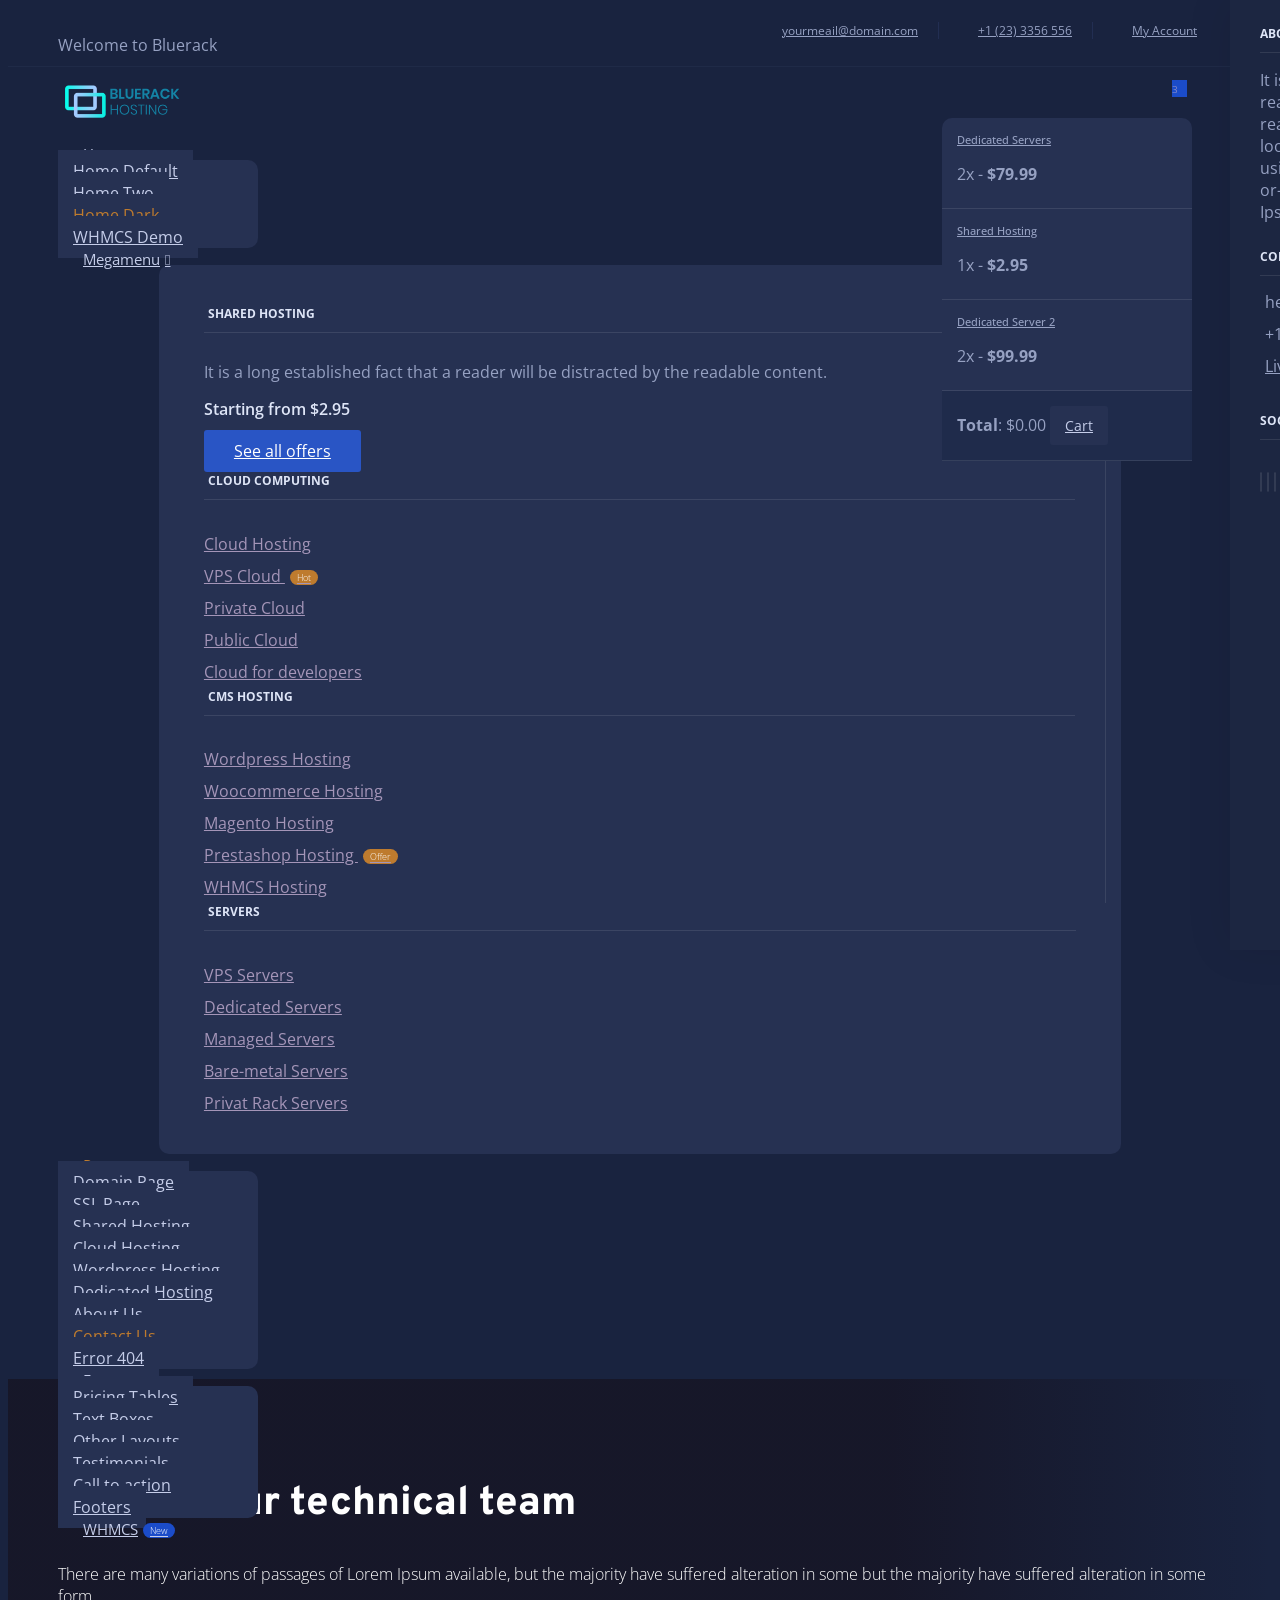
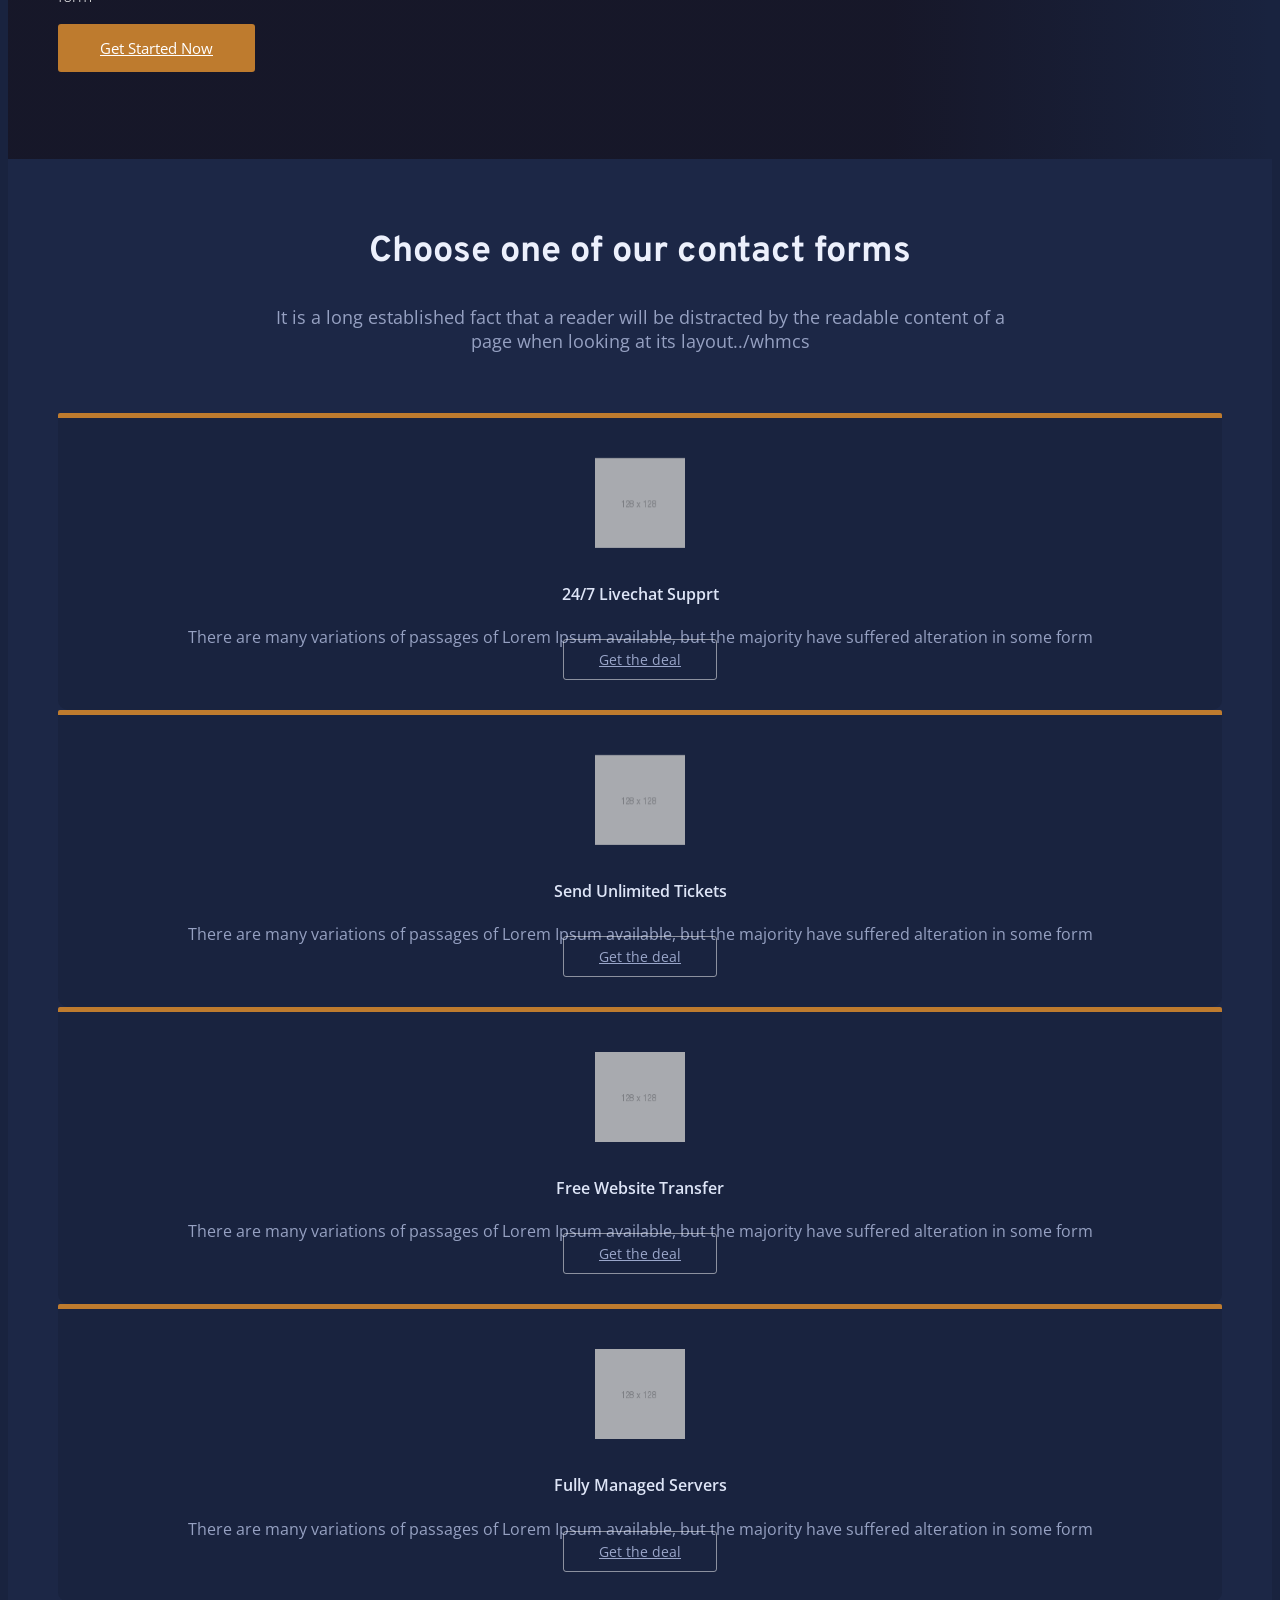
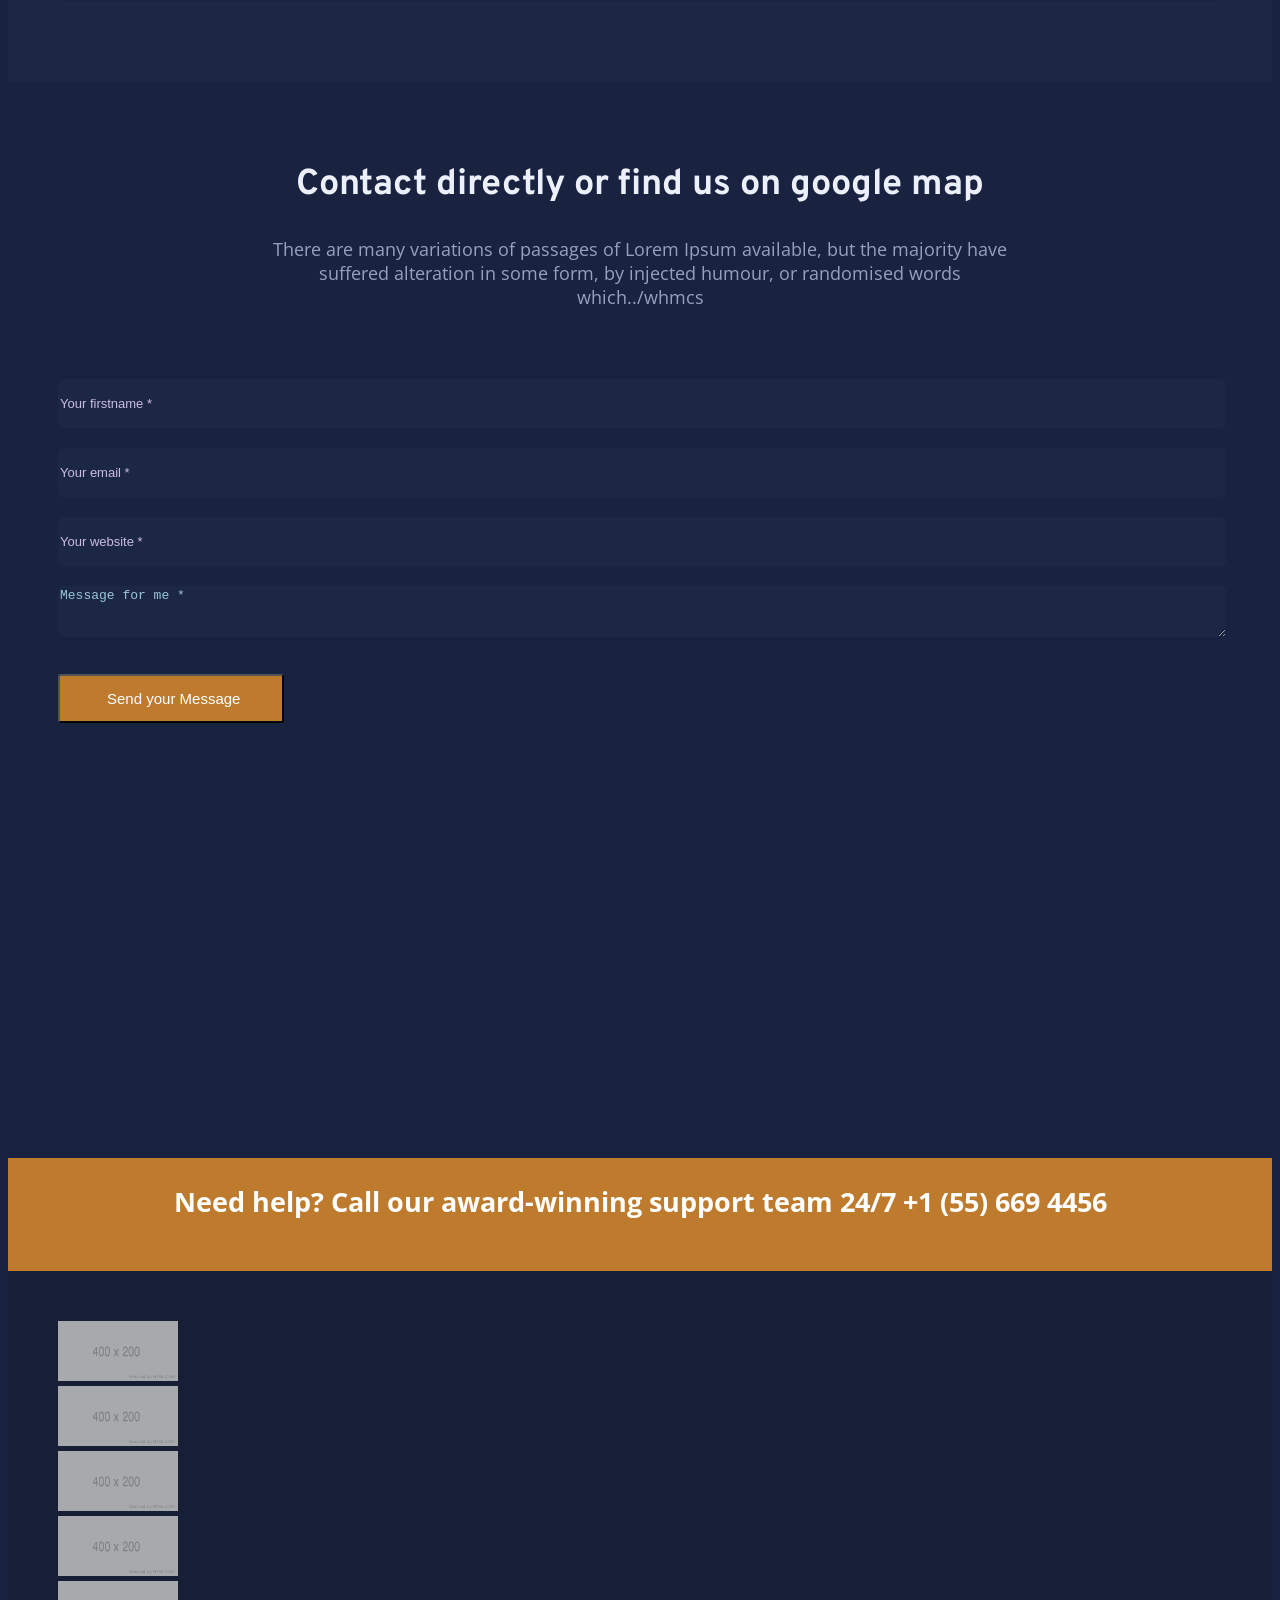
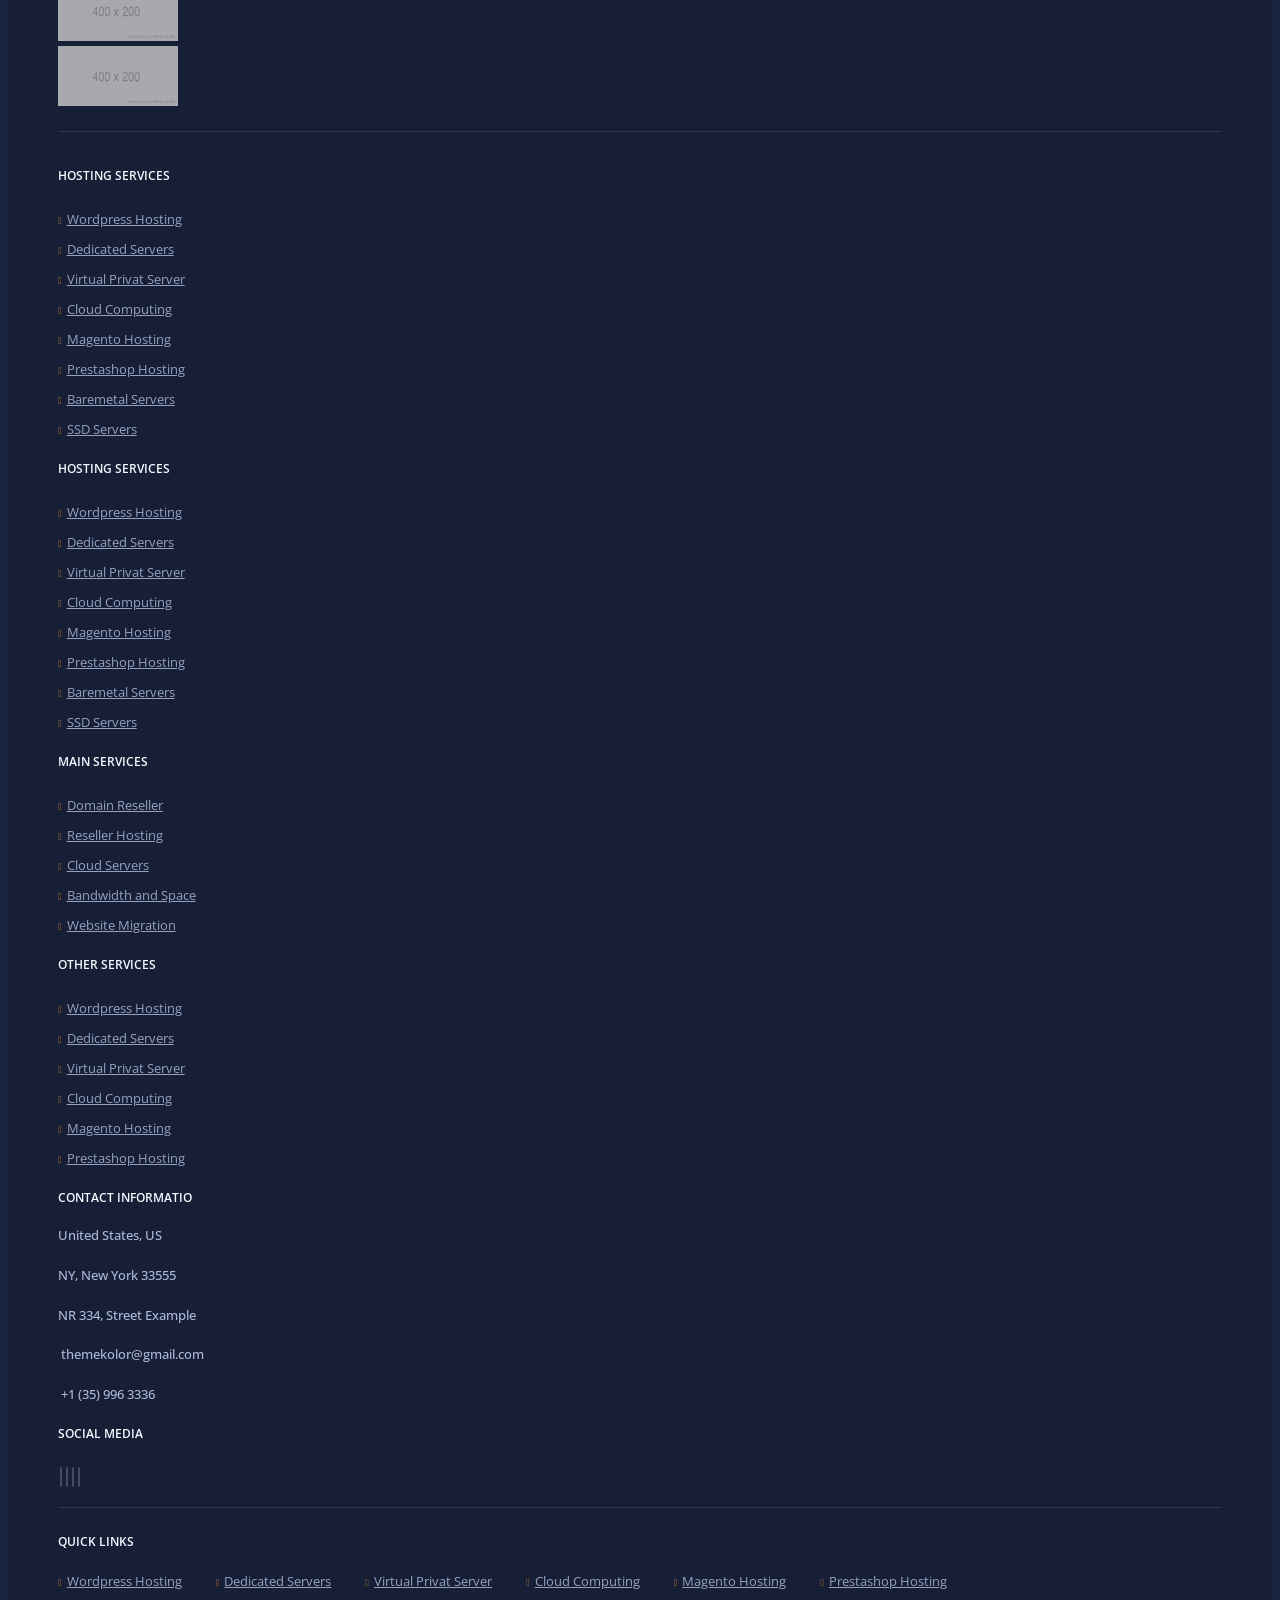
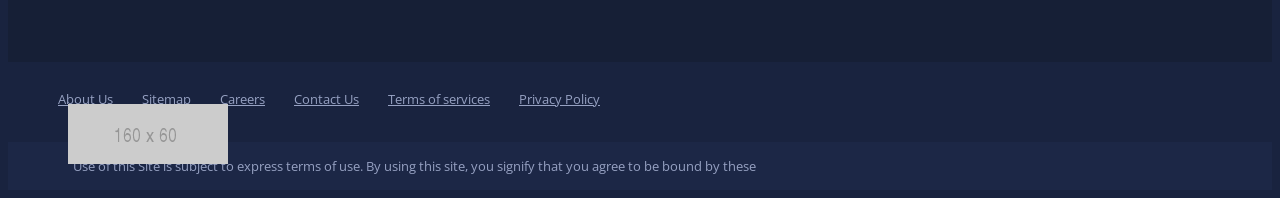
==== contact.html @ 65fdcc1d "theme change" ====
<!DOCTYPE html>
<html class="no-js" lang="en">

<head>
    <!-- Meta tags -->
    <meta charset="utf-8">
    <meta http-equiv="X-UA-Compatible" content="IE=edge">
    <meta name="description" content="Bluerack - The most powerful web hosting template with fully customized WHMCS Template">
    <meta name="viewport" content="width=device-width, initial-scale=1">
    <meta name="author" content="ThemeKolor">
    <meta name="keywords" content="vps,dedicated,cloud,hosting,hosting template,whmcs, hosting whmcs,whmcs template">
    <link rel="icon" type="image/png" sizes="32x32" href="favicon.png">
    <!-- Page title -->
    <title>BlueRack - Powerful Web hosting Template with WHMCS Template</title>
    <!-- CSS FILES -->
    <link rel="stylesheet" href="css/fontawesome-icons/css/all.min.css">
    <link rel="stylesheet" href="css/bootsnav.css">
    <link rel="stylesheet" href="css/bootstrap.min.css">
    <link rel="stylesheet" href="style/other/aos.css">
    <link rel="stylesheet" href="style/other/animate.css">
    <!-- Main css style -->
    <link rel="stylesheet" href="style/style.css">
    <!-- main responsive css file -->
    <link rel="stylesheet" href="style/responsive.css">
    <!-- CSS FILES end -->
</head>

<body>
    <div id="fakeLoader"></div>
    <!-- Start of topbar -->
    <div class="top-bar">
        <div class="custom-width">
            <div class="left-topbar">
                <p>Welcome to Bluerack</p>
            </div>
            <div class="right-topbar">
                <a class="topbar-link" href="#"><i class="fa fa-envelope"></i>
                    yourmeail@domain.com</a>
                <a class="topbar-link hidden-xs" href="#"><i class="fa fa-phone"></i> +1 (23)
                    3356 556</a>
                <a class="topbar-link" href="../whmcs/clientarea.php"><i class="fa fa-user"></i> My
                    Account</a>
            </div>
        </div>
    </div>
    <!-- End of topbar -->

    <!-- Navbar content -->
    <nav class="navbar navbar-default dark navbar-sticky no-background bootsnav">
        <!-- Start Top Search -->
        <div class="top-search">
            <div class="container">
                <div class="input-group">
                    <span class="input-group-addon"><i class="fa fa-search"></i></span>
                    <input type="text" class="form-control" placeholder="Search">
                    <span class="input-group-addon close-search"><i class="fa fa-times"></i></span>
                </div>
            </div>
        </div>
        <!-- End Top Search -->

        <div class="custom-width">
            <!-- Start Atribute Navigation -->
            <div class="attr-nav">
                <ul>
                    <li class="dropdown">
                        <a href="#" class="dropdown-toggle" data-toggle="dropdown">
                            <i class="fa fa-shopping-bag"></i>
                            <span class="badge">3</span>
                        </a>
                        <ul class="dropdown-menu cart-list">
                            <li>
                                <h6><a href="#">Dedicated Servers </a></h6>
                                <p>2x - <span class="price">$79.99</span></p>
                            </li>
                            <li>
                                <h6><a href="#">Shared Hosting</a></h6>
                                <p>1x - <span class="price">$2.95</span></p>
                            </li>
                            <li>
                                <h6><a href="#">Dedicated Server 2</a></h6>
                                <p>2x - <span class="price">$99.99</span></p>
                            </li>
                            <li class="total">
                                <span class="pull-right"><strong>Total</strong>: $0.00</span>
                                <a target="_blank" href="../whmcs/cart.php?a=view" class="btn btn-default btn-cart">Cart</a>
                            </li>
                        </ul>
                    </li>
                    <!--  <li class="search"><a href="#"><i class="fa fa-search"></i></a></li> -->
                    <li class="side-menu"><a href="#"><i class="fa fa-bars"></i></a></li>
                </ul>
            </div>
            <!-- End Atribute Navigation -->

            <!-- Start Header Navigation -->
            <div class="navbar-header">
                <button type="button" class="navbar-toggle" data-toggle="collapse" data-target="#navbar-menu">
                    <i class="fa fa-bars"></i>
                </button>
                <a class="navbar-brand" href="index.html"><img src="images/logo/logo.png" class="logo" alt=""></a>
            </div>
            <!-- End Header Navigation -->

            <!-- Collect the nav links, forms, and other content for toggling -->
            <div class="collapse navbar-collapse" id="navbar-menu">
                <ul class="nav navbar-nav navbar-right" data-in="fadeIn" data-out="fadeOut">
                    <li class="dropdown">
                        <a href="#" class="dropdown-toggle" data-toggle="dropdown">Home</a>
                        <ul class="dropdown-menu">
                            <li><a href="../default/index.html">Home Default</a></li>
                            <li><a href="../default/index2.html">Home Two</a></li>
                            <li><a class="active" href="index.html">Home Dark</a></li>
                            <li><a href="http://pleurat.com/whmcs">WHMCS Demo</a></li>
                        </ul>
                    </li>
                    <li class="dropdown megamenu-fw">
                        <a href="#" class="dropdown-toggle" data-toggle="dropdown">Megamenu</a>
                        <ul class="dropdown-menu megamenu-content" role="menu">
                            <li>
                                <div class="row">
                                    <div class="col-menu col-md-3">
                                        <h6 class="title"><i class="fa fa-server"></i> Shared Hosting</h6>
                                        <div class="content">
                                            <p>It is a long established fact that a reader will be distracted by the
                                                readable content.</p>
                                            <h4 class="menu-price">Starting from $2.95</h4>
                                            <a href="#" class="navbar-btn">See all offers</a>
                                        </div>
                                    </div><!-- end col-3 -->
                                    <div class="col-menu col-md-3">
                                        <h6 class="title"><i class="fas fa-cloud-download-alt"></i> Cloud Computing</h6>
                                        <div class="content">
                                            <ul class="menu-col">
                                                <li><a href="#">Cloud Hosting</a></li>
                                                <li><a href="#">VPS Cloud <span class="badge-link">Hot</span></a></li>
                                                <li><a href="#">Private Cloud</a></li>
                                                <li><a href="#">Public Cloud</a></li>
                                                <li><a href="#">Cloud for developers</a></li>
                                            </ul>
                                        </div>
                                    </div><!-- end col-3 -->
                                    <div class="col-menu col-md-3">
                                        <h6 class="title"><i class="fas fa-tachometer-alt"></i> CMS Hosting</h6>
                                        <div class="content">
                                            <ul class="menu-col">
                                                <li><a href="#">Wordpress Hosting</a></li>
                                                <li><a href="#">Woocommerce Hosting</a></li>
                                                <li><a href="#">Magento Hosting</a></li>
                                                <li><a href="#">Prestashop Hosting <span class="badge-link">Offer</span></a></li>
                                                <li><a href="#">WHMCS Hosting</a></li>
                                            </ul>
                                        </div>
                                    </div>
                                    <div class="col-menu col-md-3">
                                        <h6 class="title"><i class="fa fa-rocket"></i> Servers</h6>
                                        <div class="content">
                                            <ul class="menu-col">
                                                <li><a href="#">VPS Servers</a></li>
                                                <li><a href="#">Dedicated Servers</a></li>
                                                <li><a href="#">Managed Servers</a></li>
                                                <li><a href="#">Bare-metal Servers</a></li>
                                                <li><a href="#">Privat Rack Servers</a></li>
                                            </ul>
                                        </div>
                                    </div><!-- end col-3 -->
                                </div><!-- end row -->
                            </li>
                        </ul>
                    </li>
                    <li class="dropdown">
                        <a href="#" class="dropdown-toggle active" data-toggle="dropdown">Pages</a>
                        <ul class="dropdown-menu">
                            <li><a href="domain.html">Domain Page</a></li>
                            <li><a href="ssl.html">SSL Page</a></li>
                            <li><a href="shared.html">Shared Hosting</a></li>
                            <li><a href="cloud.html">Cloud Hosting</a></li>
                            <li><a href="wordpress.html">Wordpress Hosting</a></li>
                            <li><a href="dedicated.html">Dedicated Hosting</a></li>
                            <li><a href="about.html">About Us</a></li>
                            <li><a class="active" href="contact.html">Contact Us</a></li>
                            <li><a href="error-404.html">Error 404</a></li>
                        </ul>
                    </li>
                    <li class="dropdown">
                        <a href="#" class="dropdown-toggle" data-toggle="dropdown">Features</a>
                        <ul class="dropdown-menu">
                            <li><a href="pricing.html">Pricing Tables</a></li>
                            <li><a href="boxes.html">Text Boxes</a></li>
                            <li><a href="layouts.html">Other Layouts</a></li>
                            <li><a href="testimonials.html">Testimonials</a></li>
                            <li><a href="call-action.html">Call to action</a></li>
                            <li><a href="footers.html">Footers</a></li>
                        </ul>
                    </li>
                    <li><a href="http://pleurat.com/whmcs">WHMCS<span class="badge-link">New</span></a></li>
                </ul>
            </div><!-- /.navbar-collapse -->
        </div>
        <!-- Start Side Menu -->
        <div class="side">
            <a href="#" class="close-side"><i class="fa fa-times"></i></a>
            <div class="widget">
                <h6 class="title">About Us</h6>
                <p>It is a long established fact that a reader will be distracted by the readable content of a page
                    when looking at its layout. The point of using Lorem Ipsum is that it a more-or-less normal point
                    of using Lorem Ipsum.</p>
            </div>
            <div class="widget">
                <h6 class="title">Contact Us</h6>
                <ul class="link">
                    <li><i class="fa fa-envelope"></i> hello@yourname.com</li>
                    <li><i class="fa fa-phone"></i> +1 (33) 4456 889</li>
                    <li><a href="#"><i class="fa fa-comments"></i>Livechat</a></li>
                </ul>
            </div>
            <div class="widget">
                <h6 class="title">Social Pages</h6>
                <div class="social-links">
                    <a href="#"> <i class="fab fa-facebook-f"></i></a>
                    <a href="#"> <i class="fab fa-google"></i></a>
                    <a href="#"> <i class="fab fa-linkedin-in"></i></a>
                    <a href="#"> <i class="fab fa-instagram"></i></a>
                </div>
            </div>
        </div>
        <!-- End Side Menu -->
    </nav>
    <!-- Navbar Content ends here -->

    <!-- Default Page Header -->
    <div class="default-header contact-page">
        <div class="custom-width">
            <div class="row">
                <div class="col-sm-7">
                    <div class="header-text">
                        <h2>Contact our technical team</h2>
                        <p>There are many variations of passages of Lorem Ipsum available, but the majority have
                            suffered alteration in some but the majority have
                            suffered alteration in some form</p>
                    </div>
                    <div class="buttons">
                        <a href="#" class="btn btn-green btn-large">Get Started Now</a>
                    </div>
                </div>
            </div>
        </div>
    </div>
    <!-- Default Page Header ends here -->

    <!-- Boxes style one -->
    <div class="boxes-one padding-top50 padding-bottom60">
        <div class="custom-width">
            <div class="main-title text-center">
                <h2>Choose one of our contact forms</h2>
                <p>It is a long established fact that a reader will be distracted by the readable content of a page
                    when looking at its layout../whmcs </p>
            </div>
            <div class="row">
                <div class="col-lg-3 col-md-3 col-sm-6 col-xs-12">
                    <div class="box">
                        <img data-aos="zoom-in" src="images/icons/6.png" class="img-responsive img-center" alt="Hosting">
                        <h4>24/7 Livechat Supprt</h4>
                        <p>There are many variations of passages of Lorem Ipsum available, but the majority have
                            suffered
                            alteration in some form</p>
                        <a href="#" class="btn btn-outline btn-small"> Get the deal </a>
                    </div>
                </div>
                <div class="col-lg-3 col-md-3 col-sm-6 col-xs-12">
                    <div class="box">
                        <img data-aos="zoom-in" data-aos-delay="100" src="images/icons/7.png" class="img-responsive img-center"
                            alt="Hosting">
                        <h4>Send Unlimited Tickets</h4>
                        <p>There are many variations of passages of Lorem Ipsum available, but the majority have
                            suffered
                            alteration in some form</p>
                        <a href="#" class="btn btn-outline btn-small"> Get the deal </a>
                    </div>
                </div>
                <div class="col-lg-3 col-md-3 col-sm-6 col-xs-12">
                    <div class="box">
                        <img data-aos="zoom-in" data-aos-delay="200" src="images/icons/8.png" class="img-responsive img-center"
                            alt="Hosting">
                        <h4>Free Website Transfer</h4>
                        <p>There are many variations of passages of Lorem Ipsum available, but the majority have
                            suffered
                            alteration in some form</p>
                        <a href="#" class="btn btn-outline btn-small"> Get the deal </a>
                    </div>
                </div>
                <div class="col-lg-3 col-md-3 col-sm-6 col-xs-12">
                    <div class="box">
                        <img data-aos="zoom-in" data-aos-delay="300" src="images/icons/4.png" class="img-responsive img-center"
                            alt="Hosting">
                        <h4>Fully Managed Servers</h4>
                        <p>There are many variations of passages of Lorem Ipsum available, but the majority have
                            suffered
                            alteration in some form</p>
                        <a href="#" class="btn btn-outline btn-small"> Get the deal </a>
                    </div>
                </div>
            </div>
        </div>
    </div>
    <!-- Boxes style one ends here-->

    <!-- Contact Form-->
    <div class="contact-form padding-top60 padding-bottom60">
        <div class="custom-width">
            <div class="main-title text-center">
                <h2>Contact directly or find us on google map</h2>
                <p>There are many variations of passages of Lorem Ipsum available, but the majority have suffered
                    alteration in some form, by injected humour, or randomised words which../whmcs</p>
            </div>
            <div class="row">
                <div class="col-sm-6">
                    <form action="contact.php" method="post" id="contact-form">
                        <div class="messages"></div>
                        <div class="form-group" data-aos="fade-up">
                            <input id="form_name" type="text" name="name" class="form-control name" placeholder="Your firstname *"
                                required="required" data-error="Firstname is required">
                        </div>
                        <div class="form-group form_left" data-aos="fade-up" data-aos-delay="100">
                            <input id="form_email" type="email" name="email" class="form-control" placeholder="Your email *"
                                required="required" data-error="Valid email is required">
                            <div class="help-block with-errors"></div>
                        </div>
                        <div class="form-group" data-aos="fade-up" data-aos-delay="200">
                            <input id="form_web" type="text" name="name" class="form-control" placeholder="Your website *">
                        </div>
                        <div class="form-group" data-aos="fade-up" data-aos-delay="300">
                            <textarea id="form_message" name="message" class="form-control" placeholder="Message for me *"
                                rows="4" required="required" data-error="Please,leave us a message../whmcs"></textarea>
                            <div class="help-block with-errors"></div>
                            <br>
                            <button class="btn btn-green btn-large"> <span class="fa fa-envelope"></span> Send your
                                Message </button>
                        </div>
                    </form>
                </div>
                <div class="row">
                    <div class="col-sm-6">
                        <iframe width="100%" height="350px;" frameborder="0" src="https://www.google.com/maps/embed/v1/place?q=place_id:ChIJgf0RD69C1moR4OeMIXVWBAU&key=AIzaSyDLfbgfkdnJIlxkjEHEaq_iuQ-LrjDJyb4"
                            allowfullscreen></iframe>
                    </div>
                </div>
            </div>
        </div>
    </div>
    <!-- Contact From ends here-->

    <!-- call to action 2 -->
    <div class="call-to-action2">
        <div class="custom-width">
            <div class="row">
                <div class="col-sm-12">
                    <h4>Need help? Call our award-winning support team 24/7 <span> +1 (55) 669 4456</span></h4>
                </div>
            </div>
        </div>
    </div>
    <!-- call to action 2 ends here -->

    <!-- Dark Footer -->
    <footer class="light-footer dark-footer">
        <div class="custom-width">
            <div class="row">
                <div class="partners">
                    <div class="col-lg-2 col-md-2 col-sm-2 col-xs-4">
                        <img src="images/partners/footer-partners/1.png" class="img-responsive" alt="">
                    </div>
                    <div class="col-lg-2 col-md-2 col-sm-2 col-xs-4">
                        <img src="images/partners/footer-partners/2.png" class="img-responsive" alt="">
                    </div>
                    <div class="col-lg-2 col-md-2 col-sm-2 col-xs-4">
                        <img src="images/partners/footer-partners/3.png" class="img-responsive" alt="">
                    </div>
                    <div class="col-lg-2 col-md-2 col-sm-2 col-xs-4">
                        <img src="images/partners/footer-partners/4.png" class="img-responsive" alt="">
                    </div>
                    <div class="col-lg-2 col-md-2 col-sm-2 col-xs-4">
                        <img src="images/partners/footer-partners/5.png" class="img-responsive" alt="">
                    </div>
                    <div class="col-lg-2 col-md-2 col-sm-2 col-xs-4">
                        <img src="images/partners/footer-partners/6.png" class="img-responsive" alt="">
                    </div>
                </div>
                <div class="col-sm-2">
                    <h4>Hosting Services</h4>
                    <ul>
                        <li><a href="#">Wordpress Hosting</a></li>
                        <li><a href="#">Dedicated Servers</a></li>
                        <li><a href="#">Virtual Privat Server</a></li>
                        <li><a href="#">Cloud Computing</a></li>
                        <li><a href="#">Magento Hosting</a></li>
                        <li><a href="#">Prestashop Hosting</a></li>
                        <li><a href="#">Baremetal Servers</a></li>
                        <li><a href="#">SSD Servers</a></li>
                    </ul>
                </div>
                <div class="col-sm-2">
                    <h4>Hosting Services</h4>
                    <ul>
                        <li><a href="#">Wordpress Hosting</a></li>
                        <li><a href="#">Dedicated Servers</a></li>
                        <li><a href="#">Virtual Privat Server</a></li>
                        <li><a href="#">Cloud Computing</a></li>
                        <li><a href="#">Magento Hosting</a></li>
                        <li><a href="#">Prestashop Hosting</a></li>
                        <li><a href="#">Baremetal Servers</a></li>
                        <li><a href="#">SSD Servers</a></li>
                    </ul>
                </div>
                <div class="col-sm-2">
                    <h4>Main Services</h4>
                    <ul>
                        <li><a href="#">Domain Reseller</a></li>
                        <li><a href="#">Reseller Hosting</a></li>
                        <li><a href="#">Cloud Servers</a></li>
                        <li><a href="#">Bandwidth and Space</a></li>
                        <li><a href="#">Website Migration</a></li>
                    </ul>
                </div>
                <div class="col-sm-2">
                    <h4>Other Services</h4>
                    <ul>
                        <li><a href="#">Wordpress Hosting</a></li>
                        <li><a href="#">Dedicated Servers</a></li>
                        <li><a href="#">Virtual Privat Server</a></li>
                        <li><a href="#">Cloud Computing</a></li>
                        <li><a href="#">Magento Hosting</a></li>
                        <li><a href="#">Prestashop Hosting</a></li>
                    </ul>
                </div>
                <div class="col-sm-2">
                    <h4>Contact Informatio</h4>
                    <div class="location-info">
                        <h5>United States, US</h5>
                        <h5>NY, New York 33555</h5>
                        <h5>NR 334, Street Example</h5>
                        <h5><i class="fa fa-envelope"></i> themekolor@gmail.com</h5>
                        <h5><i class="fa fa-phone"></i> +1 (35) 996 3336</h5>
                    </div>
                </div>
                <div class="col-sm-2">
                    <h4>Social Media</h4>
                    <div class="social-media">
                        <a href="#"><i class="fab fa-facebook-f"></i></a>
                        <a href="#"> <i class="fab fa-google"></i></a>
                        <a href="#"> <i class="fab fa-linkedin-in"></i></a>
                        <a href="#"> <i class="fab fa-instagram"></i></a>
                    </div>
                </div>
                <div class="col-sm-12">
                    <div class="quick-links">
                        <div class="qucik-links-title">
                            <h4>Quick Links</h4>
                        </div>
                        <ul>
                            <li><a href="#">Wordpress Hosting</a></li>
                            <li><a href="#">Dedicated Servers</a></li>
                            <li><a href="#">Virtual Privat Server</a></li>
                            <li><a href="#">Cloud Computing</a></li>
                            <li><a href="#">Magento Hosting</a></li>
                            <li><a href="#">Prestashop Hosting</a></li>
                        </ul>
                    </div>
                </div>
            </div>
        </div>
    </footer>
    <!-- Daek Footer ends here -->

    <!-- under footer -->
    <div class="under-footer">
        <div class="custom-width">
            <div class="row">
                <div class="col-sm-8">
                    <div class="under_footer_links">
                        <a href="#">About Us</a>
                        <a href="#">Sitemap</a>
                        <a href="#">Careers</a>
                        <a href="#">Contact Us</a>
                        <a href="#">Terms of services</a>
                        <a href="#">Privacy Policy</a>
                    </div>
                </div>
                <div class="col-sm-4 un_img">
                    <div class="col-sm-4">
                        <a href="#"> <img src="images/other/footer-img1.png" class="img-responsive" alt=""></a>
                    </div>
                    <div class="col-sm-4">
                        <a href="#"> <img src="images/other/footer-img2.png" class="img-responsive" alt=""></a>
                    </div>
                    <div class="col-sm-4">
                        <a href="#"> <img src="images/other/footer-img3.png" class="img-responsive" alt=""></a>
                    </div>
                </div>
            </div>
        </div>
    </div>
    <div class="under-footer2">
        <div class="custom-width">
            <div class="row">
                <p>Use of this Site is subject to express terms of use. By using this site, you signify that you agree
                    to be bound by these</p>
            </div>
        </div>
    </div>
    <!-- under footer section ends here-->

    <!-- JAVASCRIPT FILES -->
    <script src="js/jquery.js"></script>
    <!-- contact form -->
    <script src="js/validator.js"></script>
    <script src="js/contact.js"></script>
    <!-- bootstrap-->
    <script src="js/bootsnav.js"></script>
    <script src="js/bootstrap.min.js"></script>
    <!-- AOS animation -->
    <script src="js/aos.js"></script>
    <!-- custom javascript file -->
    <script src="js/custom.js"></script>
</body>

</html>
---- css/fontawesome-icons/css/all.min.css ----
/*!
 * Font Awesome Free 5.3.1 by @fontawesome - https://fontawesome.com
 * License - https://fontawesome.com/license/free (Icons: CC BY 4.0, Fonts: SIL OFL 1.1, Code: MIT License)
 */
.fa,.fab,.fal,.far,.fas{-moz-osx-font-smoothing:grayscale;-webkit-font-smoothing:antialiased;display:inline-block;font-style:normal;font-variant:normal;text-rendering:auto;line-height:1}.fa-lg{font-size:1.33333em;line-height:.75em;vertical-align:-.0667em}.fa-xs{font-size:.75em}.fa-sm{font-size:.875em}.fa-1x{font-size:1em}.fa-2x{font-size:2em}.fa-3x{font-size:3em}.fa-4x{font-size:4em}.fa-5x{font-size:5em}.fa-6x{font-size:6em}.fa-7x{font-size:7em}.fa-8x{font-size:8em}.fa-9x{font-size:9em}.fa-10x{font-size:10em}.fa-fw{text-align:center;width:1.25em}.fa-ul{list-style-type:none;margin-left:2.5em;padding-left:0}.fa-ul>li{position:relative}.fa-li{left:-2em;position:absolute;text-align:center;width:2em;line-height:inherit}.fa-border{border:.08em solid #eee;border-radius:.1em;padding:.2em .25em .15em}.fa-pull-left{float:left}.fa-pull-right{float:right}.fa.fa-pull-left,.fab.fa-pull-left,.fal.fa-pull-left,.far.fa-pull-left,.fas.fa-pull-left{margin-right:.3em}.fa.fa-pull-right,.fab.fa-pull-right,.fal.fa-pull-right,.far.fa-pull-right,.fas.fa-pull-right{margin-left:.3em}.fa-spin{animation:fa-spin 2s infinite linear}.fa-pulse{animation:fa-spin 1s infinite steps(8)}@keyframes fa-spin{0%{transform:rotate(0deg)}to{transform:rotate(1turn)}}.fa-rotate-90{-ms-filter:"progid:DXImageTransform.Microsoft.BasicImage(rotation=1)";transform:rotate(90deg)}.fa-rotate-180{-ms-filter:"progid:DXImageTransform.Microsoft.BasicImage(rotation=2)";transform:rotate(180deg)}.fa-rotate-270{-ms-filter:"progid:DXImageTransform.Microsoft.BasicImage(rotation=3)";transform:rotate(270deg)}.fa-flip-horizontal{-ms-filter:"progid:DXImageTransform.Microsoft.BasicImage(rotation=0, mirror=1)";transform:scaleX(-1)}.fa-flip-vertical{transform:scaleY(-1)}.fa-flip-horizontal.fa-flip-vertical,.fa-flip-vertical{-ms-filter:"progid:DXImageTransform.Microsoft.BasicImage(rotation=2, mirror=1)"}.fa-flip-horizontal.fa-flip-vertical{transform:scale(-1)}:root .fa-flip-horizontal,:root .fa-flip-vertical,:root .fa-rotate-90,:root .fa-rotate-180,:root .fa-rotate-270{-webkit-filter:none;filter:none}.fa-stack{display:inline-block;height:2em;line-height:2em;position:relative;vertical-align:middle;width:2em}.fa-stack-1x,.fa-stack-2x{left:0;position:absolute;text-align:center;width:100%}.fa-stack-1x{line-height:inherit}.fa-stack-2x{font-size:2em}.fa-inverse{color:#fff}.fa-500px:before{content:"\f26e"}.fa-accessible-icon:before{content:"\f368"}.fa-accusoft:before{content:"\f369"}.fa-ad:before{content:"\f641"}.fa-address-book:before{content:"\f2b9"}.fa-address-card:before{content:"\f2bb"}.fa-adjust:before{content:"\f042"}.fa-adn:before{content:"\f170"}.fa-adversal:before{content:"\f36a"}.fa-affiliatetheme:before{content:"\f36b"}.fa-air-freshener:before{content:"\f5d0"}.fa-algolia:before{content:"\f36c"}.fa-align-center:before{content:"\f037"}.fa-align-justify:before{content:"\f039"}.fa-align-left:before{content:"\f036"}.fa-align-right:before{content:"\f038"}.fa-alipay:before{content:"\f642"}.fa-allergies:before{content:"\f461"}.fa-amazon:before{content:"\f270"}.fa-amazon-pay:before{content:"\f42c"}.fa-ambulance:before{content:"\f0f9"}.fa-american-sign-language-interpreting:before{content:"\f2a3"}.fa-amilia:before{content:"\f36d"}.fa-anchor:before{content:"\f13d"}.fa-android:before{content:"\f17b"}.fa-angellist:before{content:"\f209"}.fa-angle-double-down:before{content:"\f103"}.fa-angle-double-left:before{content:"\f100"}.fa-angle-double-right:before{content:"\f101"}.fa-angle-double-up:before{content:"\f102"}.fa-angle-down:before{content:"\f107"}.fa-angle-left:before{content:"\f104"}.fa-angle-right:before{content:"\f105"}.fa-angle-up:before{content:"\f106"}.fa-angry:before{content:"\f556"}.fa-angrycreative:before{content:"\f36e"}.fa-angular:before{content:"\f420"}.fa-ankh:before{content:"\f644"}.fa-app-store:before{content:"\f36f"}.fa-app-store-ios:before{content:"\f370"}.fa-apper:before{content:"\f371"}.fa-apple:before{content:"\f179"}.fa-apple-alt:before{content:"\f5d1"}.fa-apple-pay:before{content:"\f415"}.fa-archive:before{content:"\f187"}.fa-archway:before{content:"\f557"}.fa-arrow-alt-circle-down:before{content:"\f358"}.fa-arrow-alt-circle-left:before{content:"\f359"}.fa-arrow-alt-circle-right:before{content:"\f35a"}.fa-arrow-alt-circle-up:before{content:"\f35b"}.fa-arrow-circle-down:before{content:"\f0ab"}.fa-arrow-circle-left:before{content:"\f0a8"}.fa-arrow-circle-right:before{content:"\f0a9"}.fa-arrow-circle-up:before{content:"\f0aa"}.fa-arrow-down:before{content:"\f063"}.fa-arrow-left:before{content:"\f060"}.fa-arrow-right:before{content:"\f061"}.fa-arrow-up:before{content:"\f062"}.fa-arrows-alt:before{content:"\f0b2"}.fa-arrows-alt-h:before{content:"\f337"}.fa-arrows-alt-v:before{content:"\f338"}.fa-assistive-listening-systems:before{content:"\f2a2"}.fa-asterisk:before{content:"\f069"}.fa-asymmetrik:before{content:"\f372"}.fa-at:before{content:"\f1fa"}.fa-atlas:before{content:"\f558"}.fa-atom:before{content:"\f5d2"}.fa-audible:before{content:"\f373"}.fa-audio-description:before{content:"\f29e"}.fa-autoprefixer:before{content:"\f41c"}.fa-avianex:before{content:"\f374"}.fa-aviato:before{content:"\f421"}.fa-award:before{content:"\f559"}.fa-aws:before{content:"\f375"}.fa-backspace:before{content:"\f55a"}.fa-backward:before{content:"\f04a"}.fa-balance-scale:before{content:"\f24e"}.fa-ban:before{content:"\f05e"}.fa-band-aid:before{content:"\f462"}.fa-bandcamp:before{content:"\f2d5"}.fa-barcode:before{content:"\f02a"}.fa-bars:before{content:"\f0c9"}.fa-baseball-ball:before{content:"\f433"}.fa-basketball-ball:before{content:"\f434"}.fa-bath:before{content:"\f2cd"}.fa-battery-empty:before{content:"\f244"}.fa-battery-full:before{content:"\f240"}.fa-battery-half:before{content:"\f242"}.fa-battery-quarter:before{content:"\f243"}.fa-battery-three-quarters:before{content:"\f241"}.fa-bed:before{content:"\f236"}.fa-beer:before{content:"\f0fc"}.fa-behance:before{content:"\f1b4"}.fa-behance-square:before{content:"\f1b5"}.fa-bell:before{content:"\f0f3"}.fa-bell-slash:before{content:"\f1f6"}.fa-bezier-curve:before{content:"\f55b"}.fa-bible:before{content:"\f647"}.fa-bicycle:before{content:"\f206"}.fa-bimobject:before{content:"\f378"}.fa-binoculars:before{content:"\f1e5"}.fa-birthday-cake:before{content:"\f1fd"}.fa-bitbucket:before{content:"\f171"}.fa-bitcoin:before{content:"\f379"}.fa-bity:before{content:"\f37a"}.fa-black-tie:before{content:"\f27e"}.fa-blackberry:before{content:"\f37b"}.fa-blender:before{content:"\f517"}.fa-blind:before{content:"\f29d"}.fa-blogger:before{content:"\f37c"}.fa-blogger-b:before{content:"\f37d"}.fa-bluetooth:before{content:"\f293"}.fa-bluetooth-b:before{content:"\f294"}.fa-bold:before{content:"\f032"}.fa-bolt:before{content:"\f0e7"}.fa-bomb:before{content:"\f1e2"}.fa-bone:before{content:"\f5d7"}.fa-bong:before{content:"\f55c"}.fa-book:before{content:"\f02d"}.fa-book-open:before{content:"\f518"}.fa-book-reader:before{content:"\f5da"}.fa-bookmark:before{content:"\f02e"}.fa-bowling-ball:before{content:"\f436"}.fa-box:before{content:"\f466"}.fa-box-open:before{content:"\f49e"}.fa-boxes:before{content:"\f468"}.fa-braille:before{content:"\f2a1"}.fa-brain:before{content:"\f5dc"}.fa-briefcase:before{content:"\f0b1"}.fa-briefcase-medical:before{content:"\f469"}.fa-broadcast-tower:before{content:"\f519"}.fa-broom:before{content:"\f51a"}.fa-brush:before{content:"\f55d"}.fa-btc:before{content:"\f15a"}.fa-bug:before{content:"\f188"}.fa-building:before{content:"\f1ad"}.fa-bullhorn:before{content:"\f0a1"}.fa-bullseye:before{content:"\f140"}.fa-burn:before{content:"\f46a"}.fa-buromobelexperte:before{content:"\f37f"}.fa-bus:before{content:"\f207"}.fa-bus-alt:before{content:"\f55e"}.fa-business-time:before{content:"\f64a"}.fa-buysellads:before{content:"\f20d"}.fa-calculator:before{content:"\f1ec"}.fa-calendar:before{content:"\f133"}.fa-calendar-alt:before{content:"\f073"}.fa-calendar-check:before{content:"\f274"}.fa-calendar-minus:before{content:"\f272"}.fa-calendar-plus:before{content:"\f271"}.fa-calendar-times:before{content:"\f273"}.fa-camera:before{content:"\f030"}.fa-camera-retro:before{content:"\f083"}.fa-cannabis:before{content:"\f55f"}.fa-capsules:before{content:"\f46b"}.fa-car:before{content:"\f1b9"}.fa-car-alt:before{content:"\f5de"}.fa-car-battery:before{content:"\f5df"}.fa-car-crash:before{content:"\f5e1"}.fa-car-side:before{content:"\f5e4"}.fa-caret-down:before{content:"\f0d7"}.fa-caret-left:before{content:"\f0d9"}.fa-caret-right:before{content:"\f0da"}.fa-caret-square-down:before{content:"\f150"}.fa-caret-square-left:before{content:"\f191"}.fa-caret-square-right:before{content:"\f152"}.fa-caret-square-up:before{content:"\f151"}.fa-caret-up:before{content:"\f0d8"}.fa-cart-arrow-down:before{content:"\f218"}.fa-cart-plus:before{content:"\f217"}.fa-cc-amazon-pay:before{content:"\f42d"}.fa-cc-amex:before{content:"\f1f3"}.fa-cc-apple-pay:before{content:"\f416"}.fa-cc-diners-club:before{content:"\f24c"}.fa-cc-discover:before{content:"\f1f2"}.fa-cc-jcb:before{content:"\f24b"}.fa-cc-mastercard:before{content:"\f1f1"}.fa-cc-paypal:before{content:"\f1f4"}.fa-cc-stripe:before{content:"\f1f5"}.fa-cc-visa:before{content:"\f1f0"}.fa-centercode:before{content:"\f380"}.fa-certificate:before{content:"\f0a3"}.fa-chalkboard:before{content:"\f51b"}.fa-chalkboard-teacher:before{content:"\f51c"}.fa-charging-station:before{content:"\f5e7"}.fa-chart-area:before{content:"\f1fe"}.fa-chart-bar:before{content:"\f080"}.fa-chart-line:before{content:"\f201"}.fa-chart-pie:before{content:"\f200"}.fa-check:before{content:"\f00c"}.fa-check-circle:before{content:"\f058"}.fa-check-double:before{content:"\f560"}.fa-check-square:before{content:"\f14a"}.fa-chess:before{content:"\f439"}.fa-chess-bishop:before{content:"\f43a"}.fa-chess-board:before{content:"\f43c"}.fa-chess-king:before{content:"\f43f"}.fa-chess-knight:before{content:"\f441"}.fa-chess-pawn:before{content:"\f443"}.fa-chess-queen:before{content:"\f445"}.fa-chess-rook:before{content:"\f447"}.fa-chevron-circle-down:before{content:"\f13a"}.fa-chevron-circle-left:before{content:"\f137"}.fa-chevron-circle-right:before{content:"\f138"}.fa-chevron-circle-up:before{content:"\f139"}.fa-chevron-down:before{content:"\f078"}.fa-chevron-left:before{content:"\f053"}.fa-chevron-right:before{content:"\f054"}.fa-chevron-up:before{content:"\f077"}.fa-child:before{content:"\f1ae"}.fa-chrome:before{content:"\f268"}.fa-church:before{content:"\f51d"}.fa-circle:before{content:"\f111"}.fa-circle-notch:before{content:"\f1ce"}.fa-city:before{content:"\f64f"}.fa-clipboard:before{content:"\f328"}.fa-clipboard-check:before{content:"\f46c"}.fa-clipboard-list:before{content:"\f46d"}.fa-clock:before{content:"\f017"}.fa-clone:before{content:"\f24d"}.fa-closed-captioning:before{content:"\f20a"}.fa-cloud:before{content:"\f0c2"}.fa-cloud-download-alt:before{content:"\f381"}.fa-cloud-upload-alt:before{content:"\f382"}.fa-cloudscale:before{content:"\f383"}.fa-cloudsmith:before{content:"\f384"}.fa-cloudversify:before{content:"\f385"}.fa-cocktail:before{content:"\f561"}.fa-code:before{content:"\f121"}.fa-code-branch:before{content:"\f126"}.fa-codepen:before{content:"\f1cb"}.fa-codiepie:before{content:"\f284"}.fa-coffee:before{content:"\f0f4"}.fa-cog:before{content:"\f013"}.fa-cogs:before{content:"\f085"}.fa-coins:before{content:"\f51e"}.fa-columns:before{content:"\f0db"}.fa-comment:before{content:"\f075"}.fa-comment-alt:before{content:"\f27a"}.fa-comment-dollar:before{content:"\f651"}.fa-comment-dots:before{content:"\f4ad"}.fa-comment-slash:before{content:"\f4b3"}.fa-comments:before{content:"\f086"}.fa-comments-dollar:before{content:"\f653"}.fa-compact-disc:before{content:"\f51f"}.fa-compass:before{content:"\f14e"}.fa-compress:before{content:"\f066"}.fa-concierge-bell:before{content:"\f562"}.fa-connectdevelop:before{content:"\f20e"}.fa-contao:before{content:"\f26d"}.fa-cookie:before{content:"\f563"}.fa-cookie-bite:before{content:"\f564"}.fa-copy:before{content:"\f0c5"}.fa-copyright:before{content:"\f1f9"}.fa-couch:before{content:"\f4b8"}.fa-cpanel:before{content:"\f388"}.fa-creative-commons:before{content:"\f25e"}.fa-creative-commons-by:before{content:"\f4e7"}.fa-creative-commons-nc:before{content:"\f4e8"}.fa-creative-commons-nc-eu:before{content:"\f4e9"}.fa-creative-commons-nc-jp:before{content:"\f4ea"}.fa-creative-commons-nd:before{content:"\f4eb"}.fa-creative-commons-pd:before{content:"\f4ec"}.fa-creative-commons-pd-alt:before{content:"\f4ed"}.fa-creative-commons-remix:before{content:"\f4ee"}.fa-creative-commons-sa:before{content:"\f4ef"}.fa-creative-commons-sampling:before{content:"\f4f0"}.fa-creative-commons-sampling-plus:before{content:"\f4f1"}.fa-creative-commons-share:before{content:"\f4f2"}.fa-credit-card:before{content:"\f09d"}.fa-crop:before{content:"\f125"}.fa-crop-alt:before{content:"\f565"}.fa-cross:before{content:"\f654"}.fa-crosshairs:before{content:"\f05b"}.fa-crow:before{content:"\f520"}.fa-crown:before{content:"\f521"}.fa-css3:before{content:"\f13c"}.fa-css3-alt:before{content:"\f38b"}.fa-cube:before{content:"\f1b2"}.fa-cubes:before{content:"\f1b3"}.fa-cut:before{content:"\f0c4"}.fa-cuttlefish:before{content:"\f38c"}.fa-d-and-d:before{content:"\f38d"}.fa-dashcube:before{content:"\f210"}.fa-database:before{content:"\f1c0"}.fa-deaf:before{content:"\f2a4"}.fa-delicious:before{content:"\f1a5"}.fa-deploydog:before{content:"\f38e"}.fa-deskpro:before{content:"\f38f"}.fa-desktop:before{content:"\f108"}.fa-deviantart:before{content:"\f1bd"}.fa-dharmachakra:before{content:"\f655"}.fa-diagnoses:before{content:"\f470"}.fa-dice:before{content:"\f522"}.fa-dice-five:before{content:"\f523"}.fa-dice-four:before{content:"\f524"}.fa-dice-one:before{content:"\f525"}.fa-dice-six:before{content:"\f526"}.fa-dice-three:before{content:"\f527"}.fa-dice-two:before{content:"\f528"}.fa-digg:before{content:"\f1a6"}.fa-digital-ocean:before{content:"\f391"}.fa-digital-tachograph:before{content:"\f566"}.fa-directions:before{content:"\f5eb"}.fa-discord:before{content:"\f392"}.fa-discourse:before{content:"\f393"}.fa-divide:before{content:"\f529"}.fa-dizzy:before{content:"\f567"}.fa-dna:before{content:"\f471"}.fa-dochub:before{content:"\f394"}.fa-docker:before{content:"\f395"}.fa-dollar-sign:before{content:"\f155"}.fa-dolly:before{content:"\f472"}.fa-dolly-flatbed:before{content:"\f474"}.fa-donate:before{content:"\f4b9"}.fa-door-closed:before{content:"\f52a"}.fa-door-open:before{content:"\f52b"}.fa-dot-circle:before{content:"\f192"}.fa-dove:before{content:"\f4ba"}.fa-download:before{content:"\f019"}.fa-draft2digital:before{content:"\f396"}.fa-drafting-compass:before{content:"\f568"}.fa-draw-polygon:before{content:"\f5ee"}.fa-dribbble:before{content:"\f17d"}.fa-dribbble-square:before{content:"\f397"}.fa-dropbox:before{content:"\f16b"}.fa-drum:before{content:"\f569"}.fa-drum-steelpan:before{content:"\f56a"}.fa-drupal:before{content:"\f1a9"}.fa-dumbbell:before{content:"\f44b"}.fa-dyalog:before{content:"\f399"}.fa-earlybirds:before{content:"\f39a"}.fa-ebay:before{content:"\f4f4"}.fa-edge:before{content:"\f282"}.fa-edit:before{content:"\f044"}.fa-eject:before{content:"\f052"}.fa-elementor:before{content:"\f430"}.fa-ellipsis-h:before{content:"\f141"}.fa-ellipsis-v:before{content:"\f142"}.fa-ello:before{content:"\f5f1"}.fa-ember:before{content:"\f423"}.fa-empire:before{content:"\f1d1"}.fa-envelope:before{content:"\f0e0"}.fa-envelope-open:before{content:"\f2b6"}.fa-envelope-open-text:before{content:"\f658"}.fa-envelope-square:before{content:"\f199"}.fa-envira:before{content:"\f299"}.fa-equals:before{content:"\f52c"}.fa-eraser:before{content:"\f12d"}.fa-erlang:before{content:"\f39d"}.fa-ethereum:before{content:"\f42e"}.fa-etsy:before{content:"\f2d7"}.fa-euro-sign:before{content:"\f153"}.fa-exchange-alt:before{content:"\f362"}.fa-exclamation:before{content:"\f12a"}.fa-exclamation-circle:before{content:"\f06a"}.fa-exclamation-triangle:before{content:"\f071"}.fa-expand:before{content:"\f065"}.fa-expand-arrows-alt:before{content:"\f31e"}.fa-expeditedssl:before{content:"\f23e"}.fa-external-link-alt:before{content:"\f35d"}.fa-external-link-square-alt:before{content:"\f360"}.fa-eye:before{content:"\f06e"}.fa-eye-dropper:before{content:"\f1fb"}.fa-eye-slash:before{content:"\f070"}.fa-facebook:before{content:"\f09a"}.fa-facebook-f:before{content:"\f39e"}.fa-facebook-messenger:before{content:"\f39f"}.fa-facebook-square:before{content:"\f082"}.fa-fast-backward:before{content:"\f049"}.fa-fast-forward:before{content:"\f050"}.fa-fax:before{content:"\f1ac"}.fa-feather:before{content:"\f52d"}.fa-feather-alt:before{content:"\f56b"}.fa-female:before{content:"\f182"}.fa-fighter-jet:before{content:"\f0fb"}.fa-file:before{content:"\f15b"}.fa-file-alt:before{content:"\f15c"}.fa-file-archive:before{content:"\f1c6"}.fa-file-audio:before{content:"\f1c7"}.fa-file-code:before{content:"\f1c9"}.fa-file-contract:before{content:"\f56c"}.fa-file-download:before{content:"\f56d"}.fa-file-excel:before{content:"\f1c3"}.fa-file-export:before{content:"\f56e"}.fa-file-image:before{content:"\f1c5"}.fa-file-import:before{content:"\f56f"}.fa-file-invoice:before{content:"\f570"}.fa-file-invoice-dollar:before{content:"\f571"}.fa-file-medical:before{content:"\f477"}.fa-file-medical-alt:before{content:"\f478"}.fa-file-pdf:before{content:"\f1c1"}.fa-file-powerpoint:before{content:"\f1c4"}.fa-file-prescription:before{content:"\f572"}.fa-file-signature:before{content:"\f573"}.fa-file-upload:before{content:"\f574"}.fa-file-video:before{content:"\f1c8"}.fa-file-word:before{content:"\f1c2"}.fa-fill:before{content:"\f575"}.fa-fill-drip:before{content:"\f576"}.fa-film:before{content:"\f008"}.fa-filter:before{content:"\f0b0"}.fa-fingerprint:before{content:"\f577"}.fa-fire:before{content:"\f06d"}.fa-fire-extinguisher:before{content:"\f134"}.fa-firefox:before{content:"\f269"}.fa-first-aid:before{content:"\f479"}.fa-first-order:before{content:"\f2b0"}.fa-first-order-alt:before{content:"\f50a"}.fa-firstdraft:before{content:"\f3a1"}.fa-fish:before{content:"\f578"}.fa-flag:before{content:"\f024"}.fa-flag-checkered:before{content:"\f11e"}.fa-flask:before{content:"\f0c3"}.fa-flickr:before{content:"\f16e"}.fa-flipboard:before{content:"\f44d"}.fa-flushed:before{content:"\f579"}.fa-fly:before{content:"\f417"}.fa-folder:before{content:"\f07b"}.fa-folder-minus:before{content:"\f65d"}.fa-folder-open:before{content:"\f07c"}.fa-folder-plus:before{content:"\f65e"}.fa-font:before{content:"\f031"}.fa-font-awesome:before{content:"\f2b4"}.fa-font-awesome-alt:before{content:"\f35c"}.fa-font-awesome-flag:before{content:"\f425"}.fa-font-awesome-logo-full:before{content:"\f4e6"}.fa-fonticons:before{content:"\f280"}.fa-fonticons-fi:before{content:"\f3a2"}.fa-football-ball:before{content:"\f44e"}.fa-fort-awesome:before{content:"\f286"}.fa-fort-awesome-alt:before{content:"\f3a3"}.fa-forumbee:before{content:"\f211"}.fa-forward:before{content:"\f04e"}.fa-foursquare:before{content:"\f180"}.fa-free-code-camp:before{content:"\f2c5"}.fa-freebsd:before{content:"\f3a4"}.fa-frog:before{content:"\f52e"}.fa-frown:before{content:"\f119"}.fa-frown-open:before{content:"\f57a"}.fa-fulcrum:before{content:"\f50b"}.fa-funnel-dollar:before{content:"\f662"}.fa-futbol:before{content:"\f1e3"}.fa-galactic-republic:before{content:"\f50c"}.fa-galactic-senate:before{content:"\f50d"}.fa-gamepad:before{content:"\f11b"}.fa-gas-pump:before{content:"\f52f"}.fa-gavel:before{content:"\f0e3"}.fa-gem:before{content:"\f3a5"}.fa-genderless:before{content:"\f22d"}.fa-get-pocket:before{content:"\f265"}.fa-gg:before{content:"\f260"}.fa-gg-circle:before{content:"\f261"}.fa-gift:before{content:"\f06b"}.fa-git:before{content:"\f1d3"}.fa-git-square:before{content:"\f1d2"}.fa-github:before{content:"\f09b"}.fa-github-alt:before{content:"\f113"}.fa-github-square:before{content:"\f092"}.fa-gitkraken:before{content:"\f3a6"}.fa-gitlab:before{content:"\f296"}.fa-gitter:before{content:"\f426"}.fa-glass-martini:before{content:"\f000"}.fa-glass-martini-alt:before{content:"\f57b"}.fa-glasses:before{content:"\f530"}.fa-glide:before{content:"\f2a5"}.fa-glide-g:before{content:"\f2a6"}.fa-globe:before{content:"\f0ac"}.fa-globe-africa:before{content:"\f57c"}.fa-globe-americas:before{content:"\f57d"}.fa-globe-asia:before{content:"\f57e"}.fa-gofore:before{content:"\f3a7"}.fa-golf-ball:before{content:"\f450"}.fa-goodreads:before{content:"\f3a8"}.fa-goodreads-g:before{content:"\f3a9"}.fa-google:before{content:"\f1a0"}.fa-google-drive:before{content:"\f3aa"}.fa-google-play:before{content:"\f3ab"}.fa-google-plus:before{content:"\f2b3"}.fa-google-plus-g:before{content:"\f0d5"}.fa-google-plus-square:before{content:"\f0d4"}.fa-google-wallet:before{content:"\f1ee"}.fa-gopuram:before{content:"\f664"}.fa-graduation-cap:before{content:"\f19d"}.fa-gratipay:before{content:"\f184"}.fa-grav:before{content:"\f2d6"}.fa-greater-than:before{content:"\f531"}.fa-greater-than-equal:before{content:"\f532"}.fa-grimace:before{content:"\f57f"}.fa-grin:before{content:"\f580"}.fa-grin-alt:before{content:"\f581"}.fa-grin-beam:before{content:"\f582"}.fa-grin-beam-sweat:before{content:"\f583"}.fa-grin-hearts:before{content:"\f584"}.fa-grin-squint:before{content:"\f585"}.fa-grin-squint-tears:before{content:"\f586"}.fa-grin-stars:before{content:"\f587"}.fa-grin-tears:before{content:"\f588"}.fa-grin-tongue:before{content:"\f589"}.fa-grin-tongue-squint:before{content:"\f58a"}.fa-grin-tongue-wink:before{content:"\f58b"}.fa-grin-wink:before{content:"\f58c"}.fa-grip-horizontal:before{content:"\f58d"}.fa-grip-vertical:before{content:"\f58e"}.fa-gripfire:before{content:"\f3ac"}.fa-grunt:before{content:"\f3ad"}.fa-gulp:before{content:"\f3ae"}.fa-h-square:before{content:"\f0fd"}.fa-hacker-news:before{content:"\f1d4"}.fa-hacker-news-square:before{content:"\f3af"}.fa-hackerrank:before{content:"\f5f7"}.fa-hamsa:before{content:"\f665"}.fa-hand-holding:before{content:"\f4bd"}.fa-hand-holding-heart:before{content:"\f4be"}.fa-hand-holding-usd:before{content:"\f4c0"}.fa-hand-lizard:before{content:"\f258"}.fa-hand-paper:before{content:"\f256"}.fa-hand-peace:before{content:"\f25b"}.fa-hand-point-down:before{content:"\f0a7"}.fa-hand-point-left:before{content:"\f0a5"}.fa-hand-point-right:before{content:"\f0a4"}.fa-hand-point-up:before{content:"\f0a6"}.fa-hand-pointer:before{content:"\f25a"}.fa-hand-rock:before{content:"\f255"}.fa-hand-scissors:before{content:"\f257"}.fa-hand-spock:before{content:"\f259"}.fa-hands:before{content:"\f4c2"}.fa-hands-helping:before{content:"\f4c4"}.fa-handshake:before{content:"\f2b5"}.fa-hashtag:before{content:"\f292"}.fa-haykal:before{content:"\f666"}.fa-hdd:before{content:"\f0a0"}.fa-heading:before{content:"\f1dc"}.fa-headphones:before{content:"\f025"}.fa-headphones-alt:before{content:"\f58f"}.fa-headset:before{content:"\f590"}.fa-heart:before{content:"\f004"}.fa-heartbeat:before{content:"\f21e"}.fa-helicopter:before{content:"\f533"}.fa-highlighter:before{content:"\f591"}.fa-hips:before{content:"\f452"}.fa-hire-a-helper:before{content:"\f3b0"}.fa-history:before{content:"\f1da"}.fa-hockey-puck:before{content:"\f453"}.fa-home:before{content:"\f015"}.fa-hooli:before{content:"\f427"}.fa-hornbill:before{content:"\f592"}.fa-hospital:before{content:"\f0f8"}.fa-hospital-alt:before{content:"\f47d"}.fa-hospital-symbol:before{content:"\f47e"}.fa-hot-tub:before{content:"\f593"}.fa-hotel:before{content:"\f594"}.fa-hotjar:before{content:"\f3b1"}.fa-hourglass:before{content:"\f254"}.fa-hourglass-end:before{content:"\f253"}.fa-hourglass-half:before{content:"\f252"}.fa-hourglass-start:before{content:"\f251"}.fa-houzz:before{content:"\f27c"}.fa-html5:before{content:"\f13b"}.fa-hubspot:before{content:"\f3b2"}.fa-i-cursor:before{content:"\f246"}.fa-id-badge:before{content:"\f2c1"}.fa-id-card:before{content:"\f2c2"}.fa-id-card-alt:before{content:"\f47f"}.fa-image:before{content:"\f03e"}.fa-images:before{content:"\f302"}.fa-imdb:before{content:"\f2d8"}.fa-inbox:before{content:"\f01c"}.fa-indent:before{content:"\f03c"}.fa-industry:before{content:"\f275"}.fa-infinity:before{content:"\f534"}.fa-info:before{content:"\f129"}.fa-info-circle:before{content:"\f05a"}.fa-instagram:before{content:"\f16d"}.fa-internet-explorer:before{content:"\f26b"}.fa-ioxhost:before{content:"\f208"}.fa-italic:before{content:"\f033"}.fa-itunes:before{content:"\f3b4"}.fa-itunes-note:before{content:"\f3b5"}.fa-java:before{content:"\f4e4"}.fa-jedi:before{content:"\f669"}.fa-jedi-order:before{content:"\f50e"}.fa-jenkins:before{content:"\f3b6"}.fa-joget:before{content:"\f3b7"}.fa-joint:before{content:"\f595"}.fa-joomla:before{content:"\f1aa"}.fa-journal-whills:before{content:"\f66a"}.fa-js:before{content:"\f3b8"}.fa-js-square:before{content:"\f3b9"}.fa-jsfiddle:before{content:"\f1cc"}.fa-kaaba:before{content:"\f66b"}.fa-kaggle:before{content:"\f5fa"}.fa-key:before{content:"\f084"}.fa-keybase:before{content:"\f4f5"}.fa-keyboard:before{content:"\f11c"}.fa-keycdn:before{content:"\f3ba"}.fa-khanda:before{content:"\f66d"}.fa-kickstarter:before{content:"\f3bb"}.fa-kickstarter-k:before{content:"\f3bc"}.fa-kiss:before{content:"\f596"}.fa-kiss-beam:before{content:"\f597"}.fa-kiss-wink-heart:before{content:"\f598"}.fa-kiwi-bird:before{content:"\f535"}.fa-korvue:before{content:"\f42f"}.fa-landmark:before{content:"\f66f"}.fa-language:before{content:"\f1ab"}.fa-laptop:before{content:"\f109"}.fa-laptop-code:before{content:"\f5fc"}.fa-laravel:before{content:"\f3bd"}.fa-lastfm:before{content:"\f202"}.fa-lastfm-square:before{content:"\f203"}.fa-laugh:before{content:"\f599"}.fa-laugh-beam:before{content:"\f59a"}.fa-laugh-squint:before{content:"\f59b"}.fa-laugh-wink:before{content:"\f59c"}.fa-layer-group:before{content:"\f5fd"}.fa-leaf:before{content:"\f06c"}.fa-leanpub:before{content:"\f212"}.fa-lemon:before{content:"\f094"}.fa-less:before{content:"\f41d"}.fa-less-than:before{content:"\f536"}.fa-less-than-equal:before{content:"\f537"}.fa-level-down-alt:before{content:"\f3be"}.fa-level-up-alt:before{content:"\f3bf"}.fa-life-ring:before{content:"\f1cd"}.fa-lightbulb:before{content:"\f0eb"}.fa-line:before{content:"\f3c0"}.fa-link:before{content:"\f0c1"}.fa-linkedin:before{content:"\f08c"}.fa-linkedin-in:before{content:"\f0e1"}.fa-linode:before{content:"\f2b8"}.fa-linux:before{content:"\f17c"}.fa-lira-sign:before{content:"\f195"}.fa-list:before{content:"\f03a"}.fa-list-alt:before{content:"\f022"}.fa-list-ol:before{content:"\f0cb"}.fa-list-ul:before{content:"\f0ca"}.fa-location-arrow:before{content:"\f124"}.fa-lock:before{content:"\f023"}.fa-lock-open:before{content:"\f3c1"}.fa-long-arrow-alt-down:before{content:"\f309"}.fa-long-arrow-alt-left:before{content:"\f30a"}.fa-long-arrow-alt-right:before{content:"\f30b"}.fa-long-arrow-alt-up:before{content:"\f30c"}.fa-low-vision:before{content:"\f2a8"}.fa-luggage-cart:before{content:"\f59d"}.fa-lyft:before{content:"\f3c3"}.fa-magento:before{content:"\f3c4"}.fa-magic:before{content:"\f0d0"}.fa-magnet:before{content:"\f076"}.fa-mail-bulk:before{content:"\f674"}.fa-mailchimp:before{content:"\f59e"}.fa-male:before{content:"\f183"}.fa-mandalorian:before{content:"\f50f"}.fa-map:before{content:"\f279"}.fa-map-marked:before{content:"\f59f"}.fa-map-marked-alt:before{content:"\f5a0"}.fa-map-marker:before{content:"\f041"}.fa-map-marker-alt:before{content:"\f3c5"}.fa-map-pin:before{content:"\f276"}.fa-map-signs:before{content:"\f277"}.fa-markdown:before{content:"\f60f"}.fa-marker:before{content:"\f5a1"}.fa-mars:before{content:"\f222"}.fa-mars-double:before{content:"\f227"}.fa-mars-stroke:before{content:"\f229"}.fa-mars-stroke-h:before{content:"\f22b"}.fa-mars-stroke-v:before{content:"\f22a"}.fa-mastodon:before{content:"\f4f6"}.fa-maxcdn:before{content:"\f136"}.fa-medal:before{content:"\f5a2"}.fa-medapps:before{content:"\f3c6"}.fa-medium:before{content:"\f23a"}.fa-medium-m:before{content:"\f3c7"}.fa-medkit:before{content:"\f0fa"}.fa-medrt:before{content:"\f3c8"}.fa-meetup:before{content:"\f2e0"}.fa-megaport:before{content:"\f5a3"}.fa-meh:before{content:"\f11a"}.fa-meh-blank:before{content:"\f5a4"}.fa-meh-rolling-eyes:before{content:"\f5a5"}.fa-memory:before{content:"\f538"}.fa-menorah:before{content:"\f676"}.fa-mercury:before{content:"\f223"}.fa-microchip:before{content:"\f2db"}.fa-microphone:before{content:"\f130"}.fa-microphone-alt:before{content:"\f3c9"}.fa-microphone-alt-slash:before{content:"\f539"}.fa-microphone-slash:before{content:"\f131"}.fa-microscope:before{content:"\f610"}.fa-microsoft:before{content:"\f3ca"}.fa-minus:before{content:"\f068"}.fa-minus-circle:before{content:"\f056"}.fa-minus-square:before{content:"\f146"}.fa-mix:before{content:"\f3cb"}.fa-mixcloud:before{content:"\f289"}.fa-mizuni:before{content:"\f3cc"}.fa-mobile:before{content:"\f10b"}.fa-mobile-alt:before{content:"\f3cd"}.fa-modx:before{content:"\f285"}.fa-monero:before{content:"\f3d0"}.fa-money-bill:before{content:"\f0d6"}.fa-money-bill-alt:before{content:"\f3d1"}.fa-money-bill-wave:before{content:"\f53a"}.fa-money-bill-wave-alt:before{content:"\f53b"}.fa-money-check:before{content:"\f53c"}.fa-money-check-alt:before{content:"\f53d"}.fa-monument:before{content:"\f5a6"}.fa-moon:before{content:"\f186"}.fa-mortar-pestle:before{content:"\f5a7"}.fa-mosque:before{content:"\f678"}.fa-motorcycle:before{content:"\f21c"}.fa-mouse-pointer:before{content:"\f245"}.fa-music:before{content:"\f001"}.fa-napster:before{content:"\f3d2"}.fa-neos:before{content:"\f612"}.fa-neuter:before{content:"\f22c"}.fa-newspaper:before{content:"\f1ea"}.fa-nimblr:before{content:"\f5a8"}.fa-nintendo-switch:before{content:"\f418"}.fa-node:before{content:"\f419"}.fa-node-js:before{content:"\f3d3"}.fa-not-equal:before{content:"\f53e"}.fa-notes-medical:before{content:"\f481"}.fa-npm:before{content:"\f3d4"}.fa-ns8:before{content:"\f3d5"}.fa-nutritionix:before{content:"\f3d6"}.fa-object-group:before{content:"\f247"}.fa-object-ungroup:before{content:"\f248"}.fa-odnoklassniki:before{content:"\f263"}.fa-odnoklassniki-square:before{content:"\f264"}.fa-oil-can:before{content:"\f613"}.fa-old-republic:before{content:"\f510"}.fa-om:before{content:"\f679"}.fa-opencart:before{content:"\f23d"}.fa-openid:before{content:"\f19b"}.fa-opera:before{content:"\f26a"}.fa-optin-monster:before{content:"\f23c"}.fa-osi:before{content:"\f41a"}.fa-outdent:before{content:"\f03b"}.fa-page4:before{content:"\f3d7"}.fa-pagelines:before{content:"\f18c"}.fa-paint-brush:before{content:"\f1fc"}.fa-paint-roller:before{content:"\f5aa"}.fa-palette:before{content:"\f53f"}.fa-palfed:before{content:"\f3d8"}.fa-pallet:before{content:"\f482"}.fa-paper-plane:before{content:"\f1d8"}.fa-paperclip:before{content:"\f0c6"}.fa-parachute-box:before{content:"\f4cd"}.fa-paragraph:before{content:"\f1dd"}.fa-parking:before{content:"\f540"}.fa-passport:before{content:"\f5ab"}.fa-pastafarianism:before{content:"\f67b"}.fa-paste:before{content:"\f0ea"}.fa-patreon:before{content:"\f3d9"}.fa-pause:before{content:"\f04c"}.fa-pause-circle:before{content:"\f28b"}.fa-paw:before{content:"\f1b0"}.fa-paypal:before{content:"\f1ed"}.fa-peace:before{content:"\f67c"}.fa-pen:before{content:"\f304"}.fa-pen-alt:before{content:"\f305"}.fa-pen-fancy:before{content:"\f5ac"}.fa-pen-nib:before{content:"\f5ad"}.fa-pen-square:before{content:"\f14b"}.fa-pencil-alt:before{content:"\f303"}.fa-pencil-ruler:before{content:"\f5ae"}.fa-people-carry:before{content:"\f4ce"}.fa-percent:before{content:"\f295"}.fa-percentage:before{content:"\f541"}.fa-periscope:before{content:"\f3da"}.fa-phabricator:before{content:"\f3db"}.fa-phoenix-framework:before{content:"\f3dc"}.fa-phoenix-squadron:before{content:"\f511"}.fa-phone:before{content:"\f095"}.fa-phone-slash:before{content:"\f3dd"}.fa-phone-square:before{content:"\f098"}.fa-phone-volume:before{content:"\f2a0"}.fa-php:before{content:"\f457"}.fa-pied-piper:before{content:"\f2ae"}.fa-pied-piper-alt:before{content:"\f1a8"}.fa-pied-piper-hat:before{content:"\f4e5"}.fa-pied-piper-pp:before{content:"\f1a7"}.fa-piggy-bank:before{content:"\f4d3"}.fa-pills:before{content:"\f484"}.fa-pinterest:before{content:"\f0d2"}.fa-pinterest-p:before{content:"\f231"}.fa-pinterest-square:before{content:"\f0d3"}.fa-place-of-worship:before{content:"\f67f"}.fa-plane:before{content:"\f072"}.fa-plane-arrival:before{content:"\f5af"}.fa-plane-departure:before{content:"\f5b0"}.fa-play:before{content:"\f04b"}.fa-play-circle:before{content:"\f144"}.fa-playstation:before{content:"\f3df"}.fa-plug:before{content:"\f1e6"}.fa-plus:before{content:"\f067"}.fa-plus-circle:before{content:"\f055"}.fa-plus-square:before{content:"\f0fe"}.fa-podcast:before{content:"\f2ce"}.fa-poll:before{content:"\f681"}.fa-poll-h:before{content:"\f682"}.fa-poo:before{content:"\f2fe"}.fa-poop:before{content:"\f619"}.fa-portrait:before{content:"\f3e0"}.fa-pound-sign:before{content:"\f154"}.fa-power-off:before{content:"\f011"}.fa-pray:before{content:"\f683"}.fa-praying-hands:before{content:"\f684"}.fa-prescription:before{content:"\f5b1"}.fa-prescription-bottle:before{content:"\f485"}.fa-prescription-bottle-alt:before{content:"\f486"}.fa-print:before{content:"\f02f"}.fa-procedures:before{content:"\f487"}.fa-product-hunt:before{content:"\f288"}.fa-project-diagram:before{content:"\f542"}.fa-pushed:before{content:"\f3e1"}.fa-puzzle-piece:before{content:"\f12e"}.fa-python:before{content:"\f3e2"}.fa-qq:before{content:"\f1d6"}.fa-qrcode:before{content:"\f029"}.fa-question:before{content:"\f128"}.fa-question-circle:before{content:"\f059"}.fa-quidditch:before{content:"\f458"}.fa-quinscape:before{content:"\f459"}.fa-quora:before{content:"\f2c4"}.fa-quote-left:before{content:"\f10d"}.fa-quote-right:before{content:"\f10e"}.fa-quran:before{content:"\f687"}.fa-r-project:before{content:"\f4f7"}.fa-random:before{content:"\f074"}.fa-ravelry:before{content:"\f2d9"}.fa-react:before{content:"\f41b"}.fa-readme:before{content:"\f4d5"}.fa-rebel:before{content:"\f1d0"}.fa-receipt:before{content:"\f543"}.fa-recycle:before{content:"\f1b8"}.fa-red-river:before{content:"\f3e3"}.fa-reddit:before{content:"\f1a1"}.fa-reddit-alien:before{content:"\f281"}.fa-reddit-square:before{content:"\f1a2"}.fa-redo:before{content:"\f01e"}.fa-redo-alt:before{content:"\f2f9"}.fa-registered:before{content:"\f25d"}.fa-rendact:before{content:"\f3e4"}.fa-renren:before{content:"\f18b"}.fa-reply:before{content:"\f3e5"}.fa-reply-all:before{content:"\f122"}.fa-replyd:before{content:"\f3e6"}.fa-researchgate:before{content:"\f4f8"}.fa-resolving:before{content:"\f3e7"}.fa-retweet:before{content:"\f079"}.fa-rev:before{content:"\f5b2"}.fa-ribbon:before{content:"\f4d6"}.fa-road:before{content:"\f018"}.fa-robot:before{content:"\f544"}.fa-rocket:before{content:"\f135"}.fa-rocketchat:before{content:"\f3e8"}.fa-rockrms:before{content:"\f3e9"}.fa-route:before{content:"\f4d7"}.fa-rss:before{content:"\f09e"}.fa-rss-square:before{content:"\f143"}.fa-ruble-sign:before{content:"\f158"}.fa-ruler:before{content:"\f545"}.fa-ruler-combined:before{content:"\f546"}.fa-ruler-horizontal:before{content:"\f547"}.fa-ruler-vertical:before{content:"\f548"}.fa-rupee-sign:before{content:"\f156"}.fa-sad-cry:before{content:"\f5b3"}.fa-sad-tear:before{content:"\f5b4"}.fa-safari:before{content:"\f267"}.fa-sass:before{content:"\f41e"}.fa-save:before{content:"\f0c7"}.fa-schlix:before{content:"\f3ea"}.fa-school:before{content:"\f549"}.fa-screwdriver:before{content:"\f54a"}.fa-scribd:before{content:"\f28a"}.fa-search:before{content:"\f002"}.fa-search-dollar:before{content:"\f688"}.fa-search-location:before{content:"\f689"}.fa-search-minus:before{content:"\f010"}.fa-search-plus:before{content:"\f00e"}.fa-searchengin:before{content:"\f3eb"}.fa-seedling:before{content:"\f4d8"}.fa-sellcast:before{content:"\f2da"}.fa-sellsy:before{content:"\f213"}.fa-server:before{content:"\f233"}.fa-servicestack:before{content:"\f3ec"}.fa-shapes:before{content:"\f61f"}.fa-share:before{content:"\f064"}.fa-share-alt:before{content:"\f1e0"}.fa-share-alt-square:before{content:"\f1e1"}.fa-share-square:before{content:"\f14d"}.fa-shekel-sign:before{content:"\f20b"}.fa-shield-alt:before{content:"\f3ed"}.fa-ship:before{content:"\f21a"}.fa-shipping-fast:before{content:"\f48b"}.fa-shirtsinbulk:before{content:"\f214"}.fa-shoe-prints:before{content:"\f54b"}.fa-shopping-bag:before{content:"\f290"}.fa-shopping-basket:before{content:"\f291"}.fa-shopping-cart:before{content:"\f07a"}.fa-shopware:before{content:"\f5b5"}.fa-shower:before{content:"\f2cc"}.fa-shuttle-van:before{content:"\f5b6"}.fa-sign:before{content:"\f4d9"}.fa-sign-in-alt:before{content:"\f2f6"}.fa-sign-language:before{content:"\f2a7"}.fa-sign-out-alt:before{content:"\f2f5"}.fa-signal:before{content:"\f012"}.fa-signature:before{content:"\f5b7"}.fa-simplybuilt:before{content:"\f215"}.fa-sistrix:before{content:"\f3ee"}.fa-sitemap:before{content:"\f0e8"}.fa-sith:before{content:"\f512"}.fa-skull:before{content:"\f54c"}.fa-skyatlas:before{content:"\f216"}.fa-skype:before{content:"\f17e"}.fa-slack:before{content:"\f198"}.fa-slack-hash:before{content:"\f3ef"}.fa-sliders-h:before{content:"\f1de"}.fa-slideshare:before{content:"\f1e7"}.fa-smile:before{content:"\f118"}.fa-smile-beam:before{content:"\f5b8"}.fa-smile-wink:before{content:"\f4da"}.fa-smoking:before{content:"\f48d"}.fa-smoking-ban:before{content:"\f54d"}.fa-snapchat:before{content:"\f2ab"}.fa-snapchat-ghost:before{content:"\f2ac"}.fa-snapchat-square:before{content:"\f2ad"}.fa-snowflake:before{content:"\f2dc"}.fa-socks:before{content:"\f696"}.fa-solar-panel:before{content:"\f5ba"}.fa-sort:before{content:"\f0dc"}.fa-sort-alpha-down:before{content:"\f15d"}.fa-sort-alpha-up:before{content:"\f15e"}.fa-sort-amount-down:before{content:"\f160"}.fa-sort-amount-up:before{content:"\f161"}.fa-sort-down:before{content:"\f0dd"}.fa-sort-numeric-down:before{content:"\f162"}.fa-sort-numeric-up:before{content:"\f163"}.fa-sort-up:before{content:"\f0de"}.fa-soundcloud:before{content:"\f1be"}.fa-spa:before{content:"\f5bb"}.fa-space-shuttle:before{content:"\f197"}.fa-speakap:before{content:"\f3f3"}.fa-spinner:before{content:"\f110"}.fa-splotch:before{content:"\f5bc"}.fa-spotify:before{content:"\f1bc"}.fa-spray-can:before{content:"\f5bd"}.fa-square:before{content:"\f0c8"}.fa-square-full:before{content:"\f45c"}.fa-square-root-alt:before{content:"\f698"}.fa-squarespace:before{content:"\f5be"}.fa-stack-exchange:before{content:"\f18d"}.fa-stack-overflow:before{content:"\f16c"}.fa-stamp:before{content:"\f5bf"}.fa-star:before{content:"\f005"}.fa-star-and-crescent:before{content:"\f699"}.fa-star-half:before{content:"\f089"}.fa-star-half-alt:before{content:"\f5c0"}.fa-star-of-david:before{content:"\f69a"}.fa-star-of-life:before{content:"\f621"}.fa-staylinked:before{content:"\f3f5"}.fa-steam:before{content:"\f1b6"}.fa-steam-square:before{content:"\f1b7"}.fa-steam-symbol:before{content:"\f3f6"}.fa-step-backward:before{content:"\f048"}.fa-step-forward:before{content:"\f051"}.fa-stethoscope:before{content:"\f0f1"}.fa-sticker-mule:before{content:"\f3f7"}.fa-sticky-note:before{content:"\f249"}.fa-stop:before{content:"\f04d"}.fa-stop-circle:before{content:"\f28d"}.fa-stopwatch:before{content:"\f2f2"}.fa-store:before{content:"\f54e"}.fa-store-alt:before{content:"\f54f"}.fa-strava:before{content:"\f428"}.fa-stream:before{content:"\f550"}.fa-street-view:before{content:"\f21d"}.fa-strikethrough:before{content:"\f0cc"}.fa-stripe:before{content:"\f429"}.fa-stripe-s:before{content:"\f42a"}.fa-stroopwafel:before{content:"\f551"}.fa-studiovinari:before{content:"\f3f8"}.fa-stumbleupon:before{content:"\f1a4"}.fa-stumbleupon-circle:before{content:"\f1a3"}.fa-subscript:before{content:"\f12c"}.fa-subway:before{content:"\f239"}.fa-suitcase:before{content:"\f0f2"}.fa-suitcase-rolling:before{content:"\f5c1"}.fa-sun:before{content:"\f185"}.fa-superpowers:before{content:"\f2dd"}.fa-superscript:before{content:"\f12b"}.fa-supple:before{content:"\f3f9"}.fa-surprise:before{content:"\f5c2"}.fa-swatchbook:before{content:"\f5c3"}.fa-swimmer:before{content:"\f5c4"}.fa-swimming-pool:before{content:"\f5c5"}.fa-synagogue:before{content:"\f69b"}.fa-sync:before{content:"\f021"}.fa-sync-alt:before{content:"\f2f1"}.fa-syringe:before{content:"\f48e"}.fa-table:before{content:"\f0ce"}.fa-table-tennis:before{content:"\f45d"}.fa-tablet:before{content:"\f10a"}.fa-tablet-alt:before{content:"\f3fa"}.fa-tablets:before{content:"\f490"}.fa-tachometer-alt:before{content:"\f3fd"}.fa-tag:before{content:"\f02b"}.fa-tags:before{content:"\f02c"}.fa-tape:before{content:"\f4db"}.fa-tasks:before{content:"\f0ae"}.fa-taxi:before{content:"\f1ba"}.fa-teamspeak:before{content:"\f4f9"}.fa-teeth:before{content:"\f62e"}.fa-teeth-open:before{content:"\f62f"}.fa-telegram:before{content:"\f2c6"}.fa-telegram-plane:before{content:"\f3fe"}.fa-tencent-weibo:before{content:"\f1d5"}.fa-terminal:before{content:"\f120"}.fa-text-height:before{content:"\f034"}.fa-text-width:before{content:"\f035"}.fa-th:before{content:"\f00a"}.fa-th-large:before{content:"\f009"}.fa-th-list:before{content:"\f00b"}.fa-the-red-yeti:before{content:"\f69d"}.fa-theater-masks:before{content:"\f630"}.fa-themeco:before{content:"\f5c6"}.fa-themeisle:before{content:"\f2b2"}.fa-thermometer:before{content:"\f491"}.fa-thermometer-empty:before{content:"\f2cb"}.fa-thermometer-full:before{content:"\f2c7"}.fa-thermometer-half:before{content:"\f2c9"}.fa-thermometer-quarter:before{content:"\f2ca"}.fa-thermometer-three-quarters:before{content:"\f2c8"}.fa-thumbs-down:before{content:"\f165"}.fa-thumbs-up:before{content:"\f164"}.fa-thumbtack:before{content:"\f08d"}.fa-ticket-alt:before{content:"\f3ff"}.fa-times:before{content:"\f00d"}.fa-times-circle:before{content:"\f057"}.fa-tint:before{content:"\f043"}.fa-tint-slash:before{content:"\f5c7"}.fa-tired:before{content:"\f5c8"}.fa-toggle-off:before{content:"\f204"}.fa-toggle-on:before{content:"\f205"}.fa-toolbox:before{content:"\f552"}.fa-tooth:before{content:"\f5c9"}.fa-torah:before{content:"\f6a0"}.fa-torii-gate:before{content:"\f6a1"}.fa-trade-federation:before{content:"\f513"}.fa-trademark:before{content:"\f25c"}.fa-traffic-light:before{content:"\f637"}.fa-train:before{content:"\f238"}.fa-transgender:before{content:"\f224"}.fa-transgender-alt:before{content:"\f225"}.fa-trash:before{content:"\f1f8"}.fa-trash-alt:before{content:"\f2ed"}.fa-tree:before{content:"\f1bb"}.fa-trello:before{content:"\f181"}.fa-tripadvisor:before{content:"\f262"}.fa-trophy:before{content:"\f091"}.fa-truck:before{content:"\f0d1"}.fa-truck-loading:before{content:"\f4de"}.fa-truck-monster:before{content:"\f63b"}.fa-truck-moving:before{content:"\f4df"}.fa-truck-pickup:before{content:"\f63c"}.fa-tshirt:before{content:"\f553"}.fa-tty:before{content:"\f1e4"}.fa-tumblr:before{content:"\f173"}.fa-tumblr-square:before{content:"\f174"}.fa-tv:before{content:"\f26c"}.fa-twitch:before{content:"\f1e8"}.fa-twitter:before{content:"\f099"}.fa-twitter-square:before{content:"\f081"}.fa-typo3:before{content:"\f42b"}.fa-uber:before{content:"\f402"}.fa-uikit:before{content:"\f403"}.fa-umbrella:before{content:"\f0e9"}.fa-umbrella-beach:before{content:"\f5ca"}.fa-underline:before{content:"\f0cd"}.fa-undo:before{content:"\f0e2"}.fa-undo-alt:before{content:"\f2ea"}.fa-uniregistry:before{content:"\f404"}.fa-universal-access:before{content:"\f29a"}.fa-university:before{content:"\f19c"}.fa-unlink:before{content:"\f127"}.fa-unlock:before{content:"\f09c"}.fa-unlock-alt:before{content:"\f13e"}.fa-untappd:before{content:"\f405"}.fa-upload:before{content:"\f093"}.fa-usb:before{content:"\f287"}.fa-user:before{content:"\f007"}.fa-user-alt:before{content:"\f406"}.fa-user-alt-slash:before{content:"\f4fa"}.fa-user-astronaut:before{content:"\f4fb"}.fa-user-check:before{content:"\f4fc"}.fa-user-circle:before{content:"\f2bd"}.fa-user-clock:before{content:"\f4fd"}.fa-user-cog:before{content:"\f4fe"}.fa-user-edit:before{content:"\f4ff"}.fa-user-friends:before{content:"\f500"}.fa-user-graduate:before{content:"\f501"}.fa-user-lock:before{content:"\f502"}.fa-user-md:before{content:"\f0f0"}.fa-user-minus:before{content:"\f503"}.fa-user-ninja:before{content:"\f504"}.fa-user-plus:before{content:"\f234"}.fa-user-secret:before{content:"\f21b"}.fa-user-shield:before{content:"\f505"}.fa-user-slash:before{content:"\f506"}.fa-user-tag:before{content:"\f507"}.fa-user-tie:before{content:"\f508"}.fa-user-times:before{content:"\f235"}.fa-users:before{content:"\f0c0"}.fa-users-cog:before{content:"\f509"}.fa-ussunnah:before{content:"\f407"}.fa-utensil-spoon:before{content:"\f2e5"}.fa-utensils:before{content:"\f2e7"}.fa-vaadin:before{content:"\f408"}.fa-vector-square:before{content:"\f5cb"}.fa-venus:before{content:"\f221"}.fa-venus-double:before{content:"\f226"}.fa-venus-mars:before{content:"\f228"}.fa-viacoin:before{content:"\f237"}.fa-viadeo:before{content:"\f2a9"}.fa-viadeo-square:before{content:"\f2aa"}.fa-vial:before{content:"\f492"}.fa-vials:before{content:"\f493"}.fa-viber:before{content:"\f409"}.fa-video:before{content:"\f03d"}.fa-video-slash:before{content:"\f4e2"}.fa-vihara:before{content:"\f6a7"}.fa-vimeo:before{content:"\f40a"}.fa-vimeo-square:before{content:"\f194"}.fa-vimeo-v:before{content:"\f27d"}.fa-vine:before{content:"\f1ca"}.fa-vk:before{content:"\f189"}.fa-vnv:before{content:"\f40b"}.fa-volleyball-ball:before{content:"\f45f"}.fa-volume-down:before{content:"\f027"}.fa-volume-off:before{content:"\f026"}.fa-volume-up:before{content:"\f028"}.fa-vuejs:before{content:"\f41f"}.fa-walking:before{content:"\f554"}.fa-wallet:before{content:"\f555"}.fa-warehouse:before{content:"\f494"}.fa-weebly:before{content:"\f5cc"}.fa-weibo:before{content:"\f18a"}.fa-weight:before{content:"\f496"}.fa-weight-hanging:before{content:"\f5cd"}.fa-weixin:before{content:"\f1d7"}.fa-whatsapp:before{content:"\f232"}.fa-whatsapp-square:before{content:"\f40c"}.fa-wheelchair:before{content:"\f193"}.fa-whmcs:before{content:"\f40d"}.fa-wifi:before{content:"\f1eb"}.fa-wikipedia-w:before{content:"\f266"}.fa-window-close:before{content:"\f410"}.fa-window-maximize:before{content:"\f2d0"}.fa-window-minimize:before{content:"\f2d1"}.fa-window-restore:before{content:"\f2d2"}.fa-windows:before{content:"\f17a"}.fa-wine-glass:before{content:"\f4e3"}.fa-wine-glass-alt:before{content:"\f5ce"}.fa-wix:before{content:"\f5cf"}.fa-wolf-pack-battalion:before{content:"\f514"}.fa-won-sign:before{content:"\f159"}.fa-wordpress:before{content:"\f19a"}.fa-wordpress-simple:before{content:"\f411"}.fa-wpbeginner:before{content:"\f297"}.fa-wpexplorer:before{content:"\f2de"}.fa-wpforms:before{content:"\f298"}.fa-wrench:before{content:"\f0ad"}.fa-x-ray:before{content:"\f497"}.fa-xbox:before{content:"\f412"}.fa-xing:before{content:"\f168"}.fa-xing-square:before{content:"\f169"}.fa-y-combinator:before{content:"\f23b"}.fa-yahoo:before{content:"\f19e"}.fa-yandex:before{content:"\f413"}.fa-yandex-international:before{content:"\f414"}.fa-yelp:before{content:"\f1e9"}.fa-yen-sign:before{content:"\f157"}.fa-yin-yang:before{content:"\f6ad"}.fa-yoast:before{content:"\f2b1"}.fa-youtube:before{content:"\f167"}.fa-youtube-square:before{content:"\f431"}.fa-zhihu:before{content:"\f63f"}.sr-only{border:0;clip:rect(0,0,0,0);height:1px;margin:-1px;overflow:hidden;padding:0;position:absolute;width:1px}.sr-only-focusable:active,.sr-only-focusable:focus{clip:auto;height:auto;margin:0;overflow:visible;position:static;width:auto}@font-face{font-family:"Font Awesome 5 Brands";font-style:normal;font-weight:normal;src:url(../webfonts/fa-brands-400.eot);src:url(../webfonts/fa-brands-400.eot?#iefix) format("embedded-opentype"),url(../webfonts/fa-brands-400.woff2) format("woff2"),url(../webfonts/fa-brands-400.woff) format("woff"),url(../webfonts/fa-brands-400.ttf) format("truetype"),url(../webfonts/fa-brands-400.svg#fontawesome) format("svg")}.fab{font-family:"Font Awesome 5 Brands"}@font-face{font-family:"Font Awesome 5 Free";font-style:normal;font-weight:400;src:url(../webfonts/fa-regular-400.eot);src:url(../webfonts/fa-regular-400.eot?#iefix) format("embedded-opentype"),url(../webfonts/fa-regular-400.woff2) format("woff2"),url(../webfonts/fa-regular-400.woff) format("woff"),url(../webfonts/fa-regular-400.ttf) format("truetype"),url(../webfonts/fa-regular-400.svg#fontawesome) format("svg")}.far{font-weight:400}@font-face{font-family:"Font Awesome 5 Free";font-style:normal;font-weight:900;src:url(../webfonts/fa-solid-900.eot);src:url(../webfonts/fa-solid-900.eot?#iefix) format("embedded-opentype"),url(../webfonts/fa-solid-900.woff2) format("woff2"),url(../webfonts/fa-solid-900.woff) format("woff"),url(../webfonts/fa-solid-900.ttf) format("truetype"),url(../webfonts/fa-solid-900.svg#fontawesome) format("svg")}.fa,.far,.fas{font-family:"Font Awesome 5 Free"}.fa,.fas{font-weight:900}
---- css/bootsnav.css ----
/* ==============================================================

Template name : Bootsnav - Multi Purpose Header
Categorie : Bootstrap Menu in CSS
Author : adamnurdin01
Version : v.1.2
Created : 2016-06-02
Last update : 2016-10-19

============================================================== */

/* MEGAMENU STYLE
=================================*/
nav.bootsnav .dropdown.megamenu-fw {
    position: static;
}

nav.bootsnav .container {
    position: relative;
}

nav.bootsnav .megamenu-fw .dropdown-menu {
    left: auto;
}

nav.bootsnav .megamenu-content {
    padding: 15px;
    width: 100% !important;
}

nav.bootsnav .megamenu-content .title {
    margin-top: 0;
}

nav.bootsnav .dropdown.megamenu-fw .dropdown-menu {
    left: 0;
    right: 0;
}

/* Navbar
=================================*/
nav.navbar.bootsnav {
    margin-bottom: 0;
    -moz-border-radius: 0px;
    -webkit-border-radius: 0px;
    -o-border-radius: 0px;
    border-radius: 0px;
    background-color: #fff;
    border: none;
    border-bottom: solid 1px #e0e0e0;
    z-index: 9;
}

nav.navbar.bootsnav ul.nav>li>a {
    color: #6f6f6f;
    background-color: transparent;
    outline: none;
    margin-bottom: -2px;
}

nav.navbar.bootsnav ul.nav li.megamenu-fw>a:hover,
nav.navbar.bootsnav ul.nav li.megamenu-fw>a:focus,
nav.navbar.bootsnav ul.nav li.active>a:hover,
nav.navbar.bootsnav ul.nav li.active>a:focus,
nav.navbar.bootsnav ul.nav li.active>a {
    background-color: transparent;
}

nav.navbar.bootsnav .navbar-toggle {
    background-color: #fff;
    border: none;
    padding: 0;
    font-size: 18px;
    position: relative;
    top: 5px;
}

nav.navbar.bootsnav ul.nav .dropdown-menu .dropdown-menu {
    top: 0;
    left: 100%;
}

nav.navbar.bootsnav ul.nav ul.dropdown-menu>li>a {
    white-space: normal;
}


ul.menu-col {
    padding: 0;
    margin: 0;
    list-style: none;
}

ul.menu-col li a {
    color: #6f6f6f;
}

ul.menu-col li a:hover,
ul.menu-col li a:focus {
    text-decoration: none;
}

/* Navbar Full
=================================*/
nav.bootsnav.navbar-full {
    padding-bottom: 10px;
    padding-top: 10px;
}

nav.bootsnav.navbar-full .navbar-header {
    display: block;
    width: 100%;
}

nav.bootsnav.navbar-full .navbar-toggle {
    display: inline-block;
    margin-right: 0;
    position: relative;
    top: 0;
    font-size: 30px;
    -webkit-transition: all .2s ease-in-out;
    -moz-transition: all .2s ease-in-out;
    -o-transition: all .2s ease-in-out;
    -ms-transition: all .2s ease-in-out;
    transition: all .2s ease-in-out;
}

nav.bootsnav.navbar-full .navbar-collapse {
    position: fixed;
    width: 100%;
    height: 100% !important;
    top: 0;
    left: 0;
    padding: 0;
    display: none !important;
    z-index: 9;
}

nav.bootsnav.navbar-full .navbar-collapse.in {
    display: block !important;
}

nav.bootsnav.navbar-full .navbar-collapse .nav-full {
    overflow: auto;
}

nav.bootsnav.navbar-full .navbar-collapse .wrap-full-menu {
    display: table-cell;
    vertical-align: middle;
    background-color: #fff;
    overflow: auto;
}

nav.bootsnav.navbar-full .navbar-collapse .nav-full::-webkit-scrollbar {
    width: 0;
}

nav.bootsnav.navbar-full .navbar-collapse .nav-full::-moz-scrollbar {
    width: 0;
}

nav.bootsnav.navbar-full .navbar-collapse .nav-full::-ms-scrollbar {
    width: 0;
}

nav.bootsnav.navbar-full .navbar-collapse .nav-full::-o-scrollbar {
    width: 0;
}


nav.bootsnav.navbar-full .navbar-collapse ul.nav {
    display: block;
    width: 100%;
    overflow: auto;
}

nav.bootsnav.navbar-full .navbar-collapse ul.nav a:hover,
nav.bootsnav.navbar-full .navbar-collapse ul.nav a:focus,
nav.bootsnav.navbar-full .navbar-collapse ul.nav a {
    background-color: transparent;
}

nav.bootsnav.navbar-full .navbar-collapse ul.nav>li {
    float: none;
    display: block;
    text-align: center;
}

nav.bootsnav.navbar-full .navbar-collapse ul.nav>li>a {
    display: table;
    margin: auto;
    text-transform: uppercase;
    font-weight: bold;
    letter-spacing: 2px;
    font-size: 24px;
    padding: 10px 15px;
}

li.close-full-menu>a {
    padding-top: 0px;
    padding-bottom: 0px;
}

li.close-full-menu {
    padding-top: 30px;
    padding-bottom: 30px;
}

/* Atribute Navigation
=================================*/
.attr-nav {
    float: right;
    margin-left:15px;
    margin-right: 0;
}

.attr-nav>ul {
    padding: 0;
    margin: 0 0 -7px 0;
    list-style: none;
    display: inline-block;
}

.attr-nav>ul>li {
    float: left;
    display: block;
}

.attr-nav>ul>li>a {
    color: #6f6f6f;
    display: block;
    padding: 28px 15px;
    position: relative;
}

.attr-nav>ul>li>a span.badge {
    position: absolute;
    top: 50%;
    margin-top: -15px;
    right: 5px;
    font-size: 10px;
    padding: 0;
    width: 15px;
    height: 15px;
    padding-top: 3px;
}

.attr-nav>ul>li.dropdown ul.dropdown-menu {
    -moz-border-radius: 0px;
    -webkit-border-radius: 0px;
    -o-border-radius: 0px;
    border-radius: 0px;
    -moz-box-shadow: 0px 0px 0px;
    -webkit-box-shadow: 0px 0px 0px;
    -o-box-shadow: 0px 0px 0px;
    box-shadow: 0px 0px 0px;
    border: solid 1px #e0e0e0;
}

ul.cart-list {
    padding: 0 !important;
    width: 250px !important;
}

ul.cart-list>li {
    position: relative;
    border-bottom: solid 1px rgba(239, 239, 239, 0.1);
    padding: 15px 15px 23px 15px !important;
}

ul.cart-list>li>a.photo {
    padding: 0 !important;
    margin-right: 15px;
    float: left;
    display: block;
    width: 50px;
    height: 50px;
    left: 15px;
    top: 15px;
}

ul.cart-list>li img {
    width: 50px;
    height: 50px;
    border: solid 1px #efefef;
}

ul.cart-list>li>h6 {
    margin: 0;
}

ul.cart-list>li>h6>a.photo {
    padding: 0 !important;
    display: block;
}

ul.cart-list>li>p {
    margin-bottom: 0;
}

ul.cart-list>li.total {
    background-color: #1f2b4b ;
    padding-bottom: 15px !important;
}

ul.cart-list>li.total>.btn {
    display: inline-block;
    border-bottom: solid 1px #efefef;
}

ul.cart-list>li .price {
    font-weight: bold;
}

ul.cart-list>li.total>span {
    padding-top: 8px;
}

/* Top Search
=================================*/
.top-search {
    background-color: #333;
    padding: 10px 0;
    display: none;
}

.top-search input.form-control {
    background-color: transparent;
    border: none;
    -moz-box-shadow: 0px 0px 0px;
    -webkit-box-shadow: 0px 0px 0px;
    -o-box-shadow: 0px 0px 0px;
    box-shadow: 0px 0px 0px;
    color: #fff;
    height: 40px;
    padding: 0 15px;
}

.top-search .input-group-addon {
    background-color: transparent;
    border: none;
    color: #fff;
    padding-left: 0;
    padding-right: 0;
}

.top-search .input-group-addon.close-search {
    cursor: pointer;
}

/* Side Menu
=================================*/
body {
    -webkit-transition: all 0.1s ease-in-out;
    -moz-transition: all 0.1s ease-in-out;
    -o-transition: all 0.1s ease-in-out;
    -ms-transition: all 0.1s ease-in-out;
    transition: all 0.1s ease-in-out;
}

body.on-side {
    margin-left: 0;
}

.side {
    position: fixed;
    overflow-y: auto;
    top: 0;
    right: -290px;
    width: 280px;
    padding: 25px 30px;
    box-shadow: -5px 0 40px rgba(0, 0, 0, 0.08);
    height: 100%;
    display: block;
    background-color: #1c2641;
    transition: all 0.3s ease-in-out;
    z-index: 9;
}

.side.on {
    right: 0;
}

.side .close-side {
    float: right;
    color: #4270E4;
    position: relative;
    z-index: 2;
    font-size: 16px;
}

.side .widget {
    position: relative;
    z-index: 1;
    margin-bottom: 25px;
}

.side .widget .title {
    margin-bottom: 15px;
}

.side .widget ul.link {
    padding: 0;
    margin: 0;
    list-style: none;
}

.side li {
    padding-bottom: 10px;
    text-align: left;
}

.side i {
    color: #8adbab;
    font-size: 15px;
    margin-top: 3px;
    margin-right: 5px;
}
.side .social-links {
    margin: 25px 0 0 0;
}

.side .social-links i {
    background: #1c2641;
    color: #cf831e;
    border: 1px solid rgba(240, 240, 240, 0.1);
    border-radius: 3px;
    text-align: center;
    font-size: 13px;
    width: 40px;
    height: 35px;
    line-height: 35px;
    margin-right: 5px;
    transition: .1s linear;
}
.side .social-links i:hover {
    background: #4270E4;
    color: #fff;
}
.side i.fa.fa-times {
    position: relative;
    bottom: 5px;
}
/* Share
=================================*/
nav.navbar.bootsnav .share {
    padding: 0 30px;
    margin-bottom: 30px;
}

nav.navbar.bootsnav .share ul {
    display: inline-block;
    padding: 0;
    margin: 0 0 -7px 0;
    list-style: none;
}

nav.navbar.bootsnav .share ul>li {
    float: left;
    display: block;
    margin-right: 5px;
}

nav.navbar.bootsnav .share ul>li>a {
    display: table-cell;
    vertical-align: middle;
    text-align: center;
    width: 35px;
    height: 35px;
    -moz-border-radius: 50%;
    -webkit-border-radius: 50%;
    -o-border-radius: 50%;
    border-radius: 50%;
    background-color: #cfcfcf;
    color: #fff;
}

/* Transparent
=================================*/
nav.navbar.bootsnav.navbar-fixed {
    position: fixed;
    display: block;
    width: 100%;
}

nav.navbar.bootsnav.no-background {
    -webkit-transition: all 0s ease-in-out;
    -moz-transition: all 0s ease-in-out;
    -o-transition: all 0s ease-in-out;
    -ms-transition: all 0s ease-in-out;
    transition: all 0s ease-in-out;
}

/* Navbar Sticky
=================================*/
.wrap-sticky {
    position: relative;
    -webkit-transition: all 0.1s ease-in-out;
    -moz-transition: all 0.1s ease-in-out;
    -o-transition: all 0.1s ease-in-out;
    -ms-transition: all 0.1s ease-in-out;
    transition: all 0.1s ease-in-out;
}

.wrap-sticky nav.navbar.bootsnav {
    position: absolute;
    width: 100%;
    left: 0;
    top: 0;
}

.wrap-sticky nav.navbar.bootsnav.sticked {
    position: fixed;
    -webkit-transition: all 0.1s ease-in-out;
    -moz-transition: all 0.1s ease-in-out;
    -o-transition: all 0.1s ease-in-out;
    -ms-transition: all 0.1s ease-in-out;
    transition: all 0.1s ease-in-out;
}

/* Navbar Responsive
=================================*/
@media (min-width: 1024px) and (max-width:1400px) {
    body.wrap-nav-sidebar .wrapper .container {
        width: 100%;
        padding-left: 30px;
        padding-right: 30px;
    }
}

@media (min-width: 1024px) {

    /* General Navbar
    =================================*/
    nav.navbar.bootsnav ul.nav .dropdown-menu .dropdown-menu {
        margin-top: -2px;
    }

    nav.navbar.bootsnav ul.nav.navbar-right .dropdown-menu .dropdown-menu {
        left: -200px;
    }

    nav.navbar.bootsnav ul.nav>li>a {
        padding: 30px 15px;
        font-weight: 600;
    }

    nav.navbar.bootsnav ul.nav>li.dropdown>a.dropdown-toggle:after {
        font-family: 'Font Awesome 5 Free';
        content: "\f0d7";
        margin-left: 5px;
        font-weight: 900;
        margin-top: 2px;
    }

    nav.navbar.bootsnav li.dropdown ul.dropdown-menu {
        -moz-box-shadow: 0px 0px 0px;
        -webkit-box-shadow: 0px 0px 0px;
        -o-box-shadow: 0px 0px 0px;
        box-shadow: 0px 0px 0px;
        -moz-border-radius: 0px;
        -webkit-border-radius: 0px;
        -o-border-radius: 0px;
        border-radius: 0px;
        padding: 0;
        width: 200px;
        background: #fff;
        border: solid 1px #e0e0e0;
        border-top: solid 5px;
    }

    nav.navbar.bootsnav li.dropdown ul.dropdown-menu>li a:hover,
    nav.navbar.bootsnav li.dropdown ul.dropdown-menu>li a:hover {
        background-color: transparent;
    }

    nav.navbar.bootsnav li.dropdown ul.dropdown-menu>li>a {
        padding: 10px 15px;
        border-bottom: solid 1px #eee;
        color: #6f6f6f;
    }

    nav.navbar.bootsnav li.dropdown ul.dropdown-menu>li:last-child>a {
        border-bottom: none;
    }

    nav.navbar.bootsnav ul.navbar-right li.dropdown ul.dropdown-menu li a {
        text-align: left;
    }

    nav.navbar.bootsnav li.dropdown ul.dropdown-menu li.dropdown>a.dropdown-toggle:before {
        font-family: 'Font Awesome 5 Free';
        float: right;
        content: "\f105";
        font-weight: 900;
        margin-top: 0;
    }

    nav.navbar.bootsnav ul.navbar-right li.dropdown ul.dropdown-menu li.dropdown>a.dropdown-toggle:before {
        font-family: 'Font Awesome 5 Free';
        float: right;
        content: "\f054";
        font-weight: 900;
        margin-top: 0;
    }

    nav.navbar.bootsnav li.dropdown ul.dropdown-menu ul.dropdown-menu {
        top: -3px;
    }

    nav.navbar.bootsnav ul.dropdown-menu.megamenu-content {
        padding: 0 15px !important;
    }

    nav.navbar.bootsnav ul.dropdown-menu.megamenu-content>li {
        padding: 25px 0 20px;
    }

    nav.navbar.bootsnav ul.dropdown-menu.megamenu-content.tabbed {
        padding: 0;
    }

    nav.navbar.bootsnav ul.dropdown-menu.megamenu-content.tabbed>li {
        padding: 0;
    }

    nav.navbar.bootsnav ul.dropdown-menu.megamenu-content .col-menu {
        padding: 0 30px;
        margin: 0 -0.5px;
        border-right: solid 1px rgba(240, 240, 240, 0.1);
    }

    nav.navbar.bootsnav ul.dropdown-menu.megamenu-content .col-menu:first-child {
        border-left: none;
    }

    nav.navbar.bootsnav ul.dropdown-menu.megamenu-content .col-menu:last-child {
        border-right: none;
    }

    nav.navbar.bootsnav ul.dropdown-menu.megamenu-content .content {
        display: none;
    }

    nav.navbar.bootsnav ul.dropdown-menu.megamenu-content .content ul.menu-col li a {
        text-align: left;
        padding: 5px 0;
        display: block;
        width: 100%;
        margin-bottom: 0;
        border-bottom: none;
        color: #6f6f6f;
    }

    nav.navbar.bootsnav.on ul.dropdown-menu.megamenu-content .content {
        display: block !important;
        height: auto !important;
    }

    /* Navbar Transparent
    =================================*/
    nav.navbar.bootsnav.no-background {
        background-color: transparent;
        border: none;
    }

    nav.navbar.bootsnav.navbar-transparent .attr-nav {
        padding-left: 15px;
        margin-left: 30px;
    }

    nav.navbar.bootsnav.navbar-transparent.white {
        background-color: rgba(255, 255, 255, 0.3);
        border-bottom: solid 1px #bbb;
    }

    nav.navbar.navbar-inverse.bootsnav.navbar-transparent.dark,
    nav.navbar.bootsnav.navbar-transparent.dark {
        background-color: rgba(0, 0, 0, 0.3);
        border-bottom: solid 1px #555;
    }

    nav.navbar.bootsnav.navbar-transparent.white .attr-nav {
        border-left: solid 1px #bbb;
    }

    nav.navbar.navbar-inverse.bootsnav.navbar-transparent.dark .attr-nav,
    nav.navbar.bootsnav.navbar-transparent.dark .attr-nav {
        border-left: solid 1px #555;
    }

    nav.navbar.bootsnav.no-background.white .attr-nav>ul>li>a,
    nav.navbar.bootsnav.navbar-transparent.white .attr-nav>ul>li>a,
    nav.navbar.bootsnav.navbar-transparent.white ul.nav>li>a,
    nav.navbar.bootsnav.no-background.white ul.nav>li>a {
        color: #fff;
    }

    nav.navbar.bootsnav.navbar-transparent.dark .attr-nav>ul>li>a,
    nav.navbar.bootsnav.navbar-transparent.dark ul.nav>li>a {
        color: #eee;
    }

    nav.navbar.bootsnav.navbar-fixed.navbar-transparent .logo-scrolled,
    nav.navbar.bootsnav.navbar-fixed.no-background .logo-scrolled {
        display: none;
    }

    nav.navbar.bootsnav.navbar-fixed.navbar-transparent .logo-display,
    nav.navbar.bootsnav.navbar-fixed.no-background .logo-display {
        display: block;
    }

    nav.navbar.bootsnav.navbar-fixed .logo-display {
        display: none;
    }

    nav.navbar.bootsnav.navbar-fixed .logo-scrolled {
        display: block;
    }

    /* Atribute Navigation
    =================================*/
    .attr-nav>ul>li.dropdown ul.dropdown-menu {
        margin-top: 0;
        margin-left: 55px;
        width: 250px;
        left: -250px;
    }

    /* Menu Center
    =================================*/
    nav.navbar.bootsnav.menu-center .container {
        position: relative;
    }

    nav.navbar.bootsnav.menu-center ul.nav.navbar-center {
        float: none;
        margin: 0 auto;
        display: table;
        table-layout: fixed;
    }

    nav.navbar.bootsnav.menu-center .navbar-header,
    nav.navbar.bootsnav.menu-center .attr-nav {
        position: absolute;
    }

    nav.navbar.bootsnav.menu-center .attr-nav {
        right: 15px;
    }

    /* Navbar Brand top
    =================================*/
    nav.bootsnav.navbar-brand-top .navbar-header {
        display: block;
        width: 100%;
        text-align: center;
    }

    nav.bootsnav.navbar-brand-top ul.nav>li.dropdown>ul.dropdown-menu {
        margin-top: 2px;
    }

    nav.bootsnav.navbar-brand-top ul.nav>li.dropdown.megamenu-fw>ul.dropdown-menu {
        margin-top: 0;
    }

    nav.bootsnav.navbar-brand-top .navbar-header .navbar-brand {
        display: inline-block;
        float: none;
        margin: 0;
    }

    nav.bootsnav.navbar-brand-top .navbar-collapse {
        text-align: center;
    }

    nav.bootsnav.navbar-brand-top ul.nav {
        display: inline-block;
        float: none;
        margin: 0 0 -5px 0;
    }

    /* Navbar Center
    =================================*/
    nav.bootsnav.brand-center .navbar-header {
        display: block;
        width: 100%;
        position: absolute;
        text-align: center;
        top: 0;
        left: 0;
    }

    nav.bootsnav.brand-center .navbar-brand {
        display: inline-block;
        float: none;
    }

    nav.bootsnav.brand-center .navbar-collapse {
        text-align: center;
        display: inline-block;
        padding-left: 0;
        padding-right: 0;
    }

    nav.bootsnav.brand-center ul.nav>li.dropdown>ul.dropdown-menu {
        margin-top: 2px;
    }

    nav.bootsnav.brand-center ul.nav>li.dropdown.megamenu-fw>ul.dropdown-menu {
        margin-top: 0;
    }

    nav.bootsnav.brand-center .navbar-collapse .col-half {
        width: 50%;
        float: left;
        display: block;
    }

    nav.bootsnav.brand-center .navbar-collapse .col-half.left {
        text-align: right;
        padding-right: 100px;
    }

    nav.bootsnav.brand-center .navbar-collapse .col-half.right {
        text-align: left;
        padding-left: 100px;
    }

    nav.bootsnav.brand-center ul.nav {
        float: none !important;
        margin-bottom: -5px !important;
        display: inline-block !important;
    }

    nav.bootsnav.brand-center ul.nav.navbar-right {
        margin: 0;
    }

    nav.bootsnav.brand-center.center-side .navbar-collapse .col-half.left {
        text-align: left;
        padding-right: 100px;
    }

    nav.bootsnav.brand-center.center-side .navbar-collapse .col-half.right {
        text-align: right;
        padding-left: 100px;
    }

    /* Navbar Sidebar
    =================================*/
    body.wrap-nav-sidebar .wrapper {
        padding-left: 260px;
        overflow-x: hidden;
    }

    nav.bootsnav.navbar-sidebar {
        position: fixed;
        width: 260px;
        overflow: hidden;
        left: 0;
        padding: 0 0 0 0 !important;
        background: #fff;
        border-right: solid 1px #dfdfdf;
    }

    nav.bootsnav.navbar-sidebar .scroller {
        width: 280px;
        overflow-y: auto;
        overflow-x: hidden;
    }

    nav.bootsnav.navbar-sidebar .container-fluid,
    nav.bootsnav.navbar-sidebar .container {
        padding: 0 !important;
    }

    nav.bootsnav.navbar-sidebar .navbar-header {
        float: none;
        display: block;
        width: 260px;
        padding: 10px 15px;
        margin: 10px 0 0 0 !important;
    }

    nav.bootsnav.navbar-sidebar .navbar-collapse {
        padding: 0 !important;
        width: 260px;
    }

    nav.bootsnav.navbar-sidebar ul.nav {
        float: none;
        display: block;
        width: 100%;
        padding: 0 15px !important;
        margin: 0 0 30px 0;
    }

    nav.bootsnav.navbar-sidebar ul.nav li {
        float: none !important;
    }

    nav.bootsnav.navbar-sidebar ul.nav>li>a {
        padding: 10px 15px;
        font-weight: bold;
    }

    nav.bootsnav.navbar-sidebar ul.nav>li.dropdown>a:after {
        float: right;
    }

    nav.bootsnav.navbar-sidebar ul.nav li.dropdown ul.dropdown-menu {
        left: 100%;
        top: 0;
        position: relative !important;
        left: 0 !important;
        width: 100% !important;
        height: auto !important;
        background-color: transparent;
        border: none !important;
        padding: 0;
        -moz-box-shadow: 0px 0px 0px;
        -webkit-box-shadow: 0px 0px 0px;
        -o-box-shadow: 0px 0px 0px;
        box-shadow: 0px 0px 0px;
    }

    nav.bootsnav.navbar-sidebar ul.nav .megamenu-content .col-menu {
        border: none !important;
    }

    nav.bootsnav.navbar-sidebar ul.nav>li.dropdown>ul.dropdown-menu {
        margin-bottom: 15px;
    }

    nav.bootsnav.navbar-sidebar ul.nav li.dropdown ul.dropdown-menu {
        padding-left: 0;
        float: none;
        margin-bottom: 0;
    }

    nav.bootsnav.navbar-sidebar ul.nav li.dropdown ul.dropdown-menu li a {
        padding: 5px 15px;
        color: #6f6f6f;
        border: none;
    }

    nav.bootsnav.navbar-sidebar ul.nav li.dropdown ul.dropdown-menu ul.dropdown-menu {
        padding-left: 15px;
        margin-top: 0;
    }

    nav.bootsnav.navbar-sidebar ul.nav li.dropdown ul.dropdown-menu li.dropdown>a:before {
        font-family: 'Font Awesome 5 Free';
        content: "\f105";
        float: right;
    }

    nav.bootsnav.navbar-sidebar ul.nav li.dropdown.on ul.dropdown-menu li.dropdown.on>a:before {
        content: "\f107";
    }

    nav.bootsnav.navbar-sidebar ul.dropdown-menu.megamenu-content>li {
        padding: 0 !important;
    }

    nav.bootsnav.navbar-sidebar .dropdown .megamenu-content .col-menu {
        display: block;
        float: none !important;
        padding: 0;
        margin: 0;
        width: 100%;
    }

    nav.bootsnav.navbar-sidebar .dropdown .megamenu-content .col-menu .title {
        padding: 7px 0;
        text-transform: none;
        font-weight: 400;
        letter-spacing: 0px;
        margin-bottom: 0;
        cursor: pointer;
        color: #6f6f6f;
    }

    nav.bootsnav.navbar-sidebar .dropdown .megamenu-content .col-menu .title:before {
        font-family: 'Font Awesome 5 Free';
        content: "\f105";
        float: right;
    }

    nav.bootsnav.navbar-sidebar .dropdown .megamenu-content .col-menu.on .title:before {
        content: "\f107";
    }

    nav.bootsnav.navbar-sidebar .dropdown .megamenu-content .col-menu {
        border: none;
    }

    nav.bootsnav.navbar-sidebar .dropdown .megamenu-content .col-menu .content {
        padding: 0 0 0 15px;
    }

    nav.bootsnav.navbar-sidebar .dropdown .megamenu-content .col-menu ul.menu-col li a {
        padding: 3px 0 !important;
    }
}

@media (max-width: 992px) {

    /* Navbar Responsive
    =================================*/
    nav.navbar.bootsnav .navbar-brand {
        display: inline-block;
        float: none !important;
        margin: 0 !important;
    }

    nav.navbar.bootsnav .navbar-header {
        float: none;
        display: block;
        text-align: center;
        padding-left: 30px;
        padding-right: 30px;
    }

    nav.navbar.bootsnav .navbar-toggle {
        float: left;
        margin-right: -200px;
        margin-top: 10px;
    }

    nav.navbar.bootsnav .navbar-collapse {
        border: none;
        margin-bottom: 0;
    }

    nav.navbar.bootsnav.no-full .navbar-collapse {
        max-height: 350px;
        overflow-y: auto !important;
    }

    nav.navbar.bootsnav .navbar-collapse.collapse {
        display: none !important;
    }

    nav.navbar.bootsnav .navbar-collapse.collapse.in {
        display: block !important;
    }

    nav.navbar.bootsnav .navbar-nav {
        float: none !important;
        padding-left: 30px;
        padding-right: 30px;
        margin: 0px -15px;
    }

    nav.navbar.bootsnav .navbar-nav>li {
        float: none;
    }

    nav.navbar.bootsnav li.dropdown a.dropdown-toggle:before {
        font-family: 'Font Awesome 5 Free';
        content: "\f067";
        float: right;
        color: #14d468;
        font-size: 12px;
        font-weight: 900;
        margin-left: 10px;
        position: relative;
        right: -15px;
    }

    nav.navbar.bootsnav li.dropdown.on>a.dropdown-toggle:before {
        font-family: 'Font Awesome 5 Free';
        content: "\f107";
        float: right;
        color: #14d468;
        font-size: 12px;
        font-weight: 900;
        margin-left: 10px;
        position: relative;
        right: -15px;
    }

    nav.navbar.bootsnav .navbar-nav>li>a {
        display: block;
        width: 100%;
        border-bottom: solid 1px #e0e0e0;
        padding: 10px 0;
        border-top: solid 1px #e0e0e0;
        margin-bottom: -1px;
    }

    nav.navbar.bootsnav .navbar-nav>li:first-child>a {
        border-top: none;
    }

    nav.navbar.bootsnav ul.navbar-nav.navbar-left>li:last-child>ul.dropdown-menu {
        border-bottom: solid 1px #e0e0e0;
    }

    nav.navbar.bootsnav ul.nav li.dropdown li a.dropdown-toggle {
        float: none !important;
        position: relative;
        display: block;
        width: 100%;
    }

    nav.navbar.bootsnav ul.nav li.dropdown ul.dropdown-menu {
        width: 100%;
        position: relative !important;
        background-color: transparent;
        float: none;
        border: none;
        padding: 0 0 0 15px !important;
        margin: 0 0 -1px 0 !important;
        -moz-box-shadow: 0px 0px 0px;
        -webkit-box-shadow: 0px 0px 0px;
        -o-box-shadow: 0px 0px 0px;
        box-shadow: 0px 0px 0px;
        -moz-border-radius: 0px 0px 0px;
        -webkit-border-radius: 0px 0px 0px;
        -o-border-radius: 0px 0px 0px;
        border-radius: 0px 0px 0px;
    }

    nav.navbar.bootsnav ul.nav li.dropdown ul.dropdown-menu>li>a {
        display: block;
        width: 100%;
        border-bottom: solid 1px #e0e0e0;
        padding: 10px 0;
        color: inherit;
    }

    nav.navbar.bootsnav ul.nav ul.dropdown-menu li a:hover,
    nav.navbar.bootsnav ul.nav ul.dropdown-menu li a:focus {
        background-color: transparent;
    }

    nav.navbar.bootsnav ul.nav ul.dropdown-menu ul.dropdown-menu {
        float: none !important;
        left: 0;
        padding: 0 0 0 15px;
        position: relative;
        background: transparent;
        width: 100%;
    }

    nav.navbar.bootsnav ul.nav ul.dropdown-menu li.dropdown.on>ul.dropdown-menu {
        display: inline-block;
        margin-top: -10px;
    }

    nav.navbar.bootsnav li.dropdown ul.dropdown-menu li.dropdown>a.dropdown-toggle:after {
        display: none;
    }

    nav.navbar.bootsnav .dropdown .megamenu-content .col-menu .title {
        padding: 10px 15px 10px 0;
        line-height: 24px;
        text-transform: none;
        font-weight: 400;
        letter-spacing: 0px;
        margin-bottom: 0;
        cursor: pointer;
        border-bottom: solid 1px rgba(224, 224, 224, 0.1);
        color: inherit;
    }

    nav.navbar.bootsnav .dropdown .megamenu-content .col-menu ul>li>a {
        display: block;
        width: 100%;
        border-bottom: solid 1px #e0e0e0;
        padding: 8px 0;
    }

    nav.navbar.bootsnav .dropdown .megamenu-content .col-menu .title:before {
        font-family: 'Font Awesome 5 Free';
        content: "\f067";
        float: right;
        color: #14d468;
        font-size: 12px;
        font-weight: 900;
        margin-left: 10px;
        position: relative;
        right: -15px;
    }

    nav.navbar.bootsnav .dropdown .megamenu-content .col-menu:last-child .title {
        border-bottom: none;
    }

    nav.navbar.bootsnav .dropdown .megamenu-content .col-menu.on:last-child .title {
        border-bottom: solid 1px #e0e0e0;
    }

    nav.navbar.bootsnav .dropdown .megamenu-content .col-menu:last-child ul.menu-col li:last-child a {
        border-bottom: none;
    }

    nav.navbar.bootsnav .dropdown .megamenu-content .col-menu.on .title:before {
        content: "\f107";
    }

    nav.navbar.bootsnav .dropdown .megamenu-content .col-menu .content {
        padding: 0 0 0 15px;
    }

    nav.bootsnav.brand-center .navbar-collapse {
        display: block;
    }

    nav.bootsnav.brand-center ul.nav {
        margin-bottom: 0px !important;
    }

    nav.bootsnav.brand-center .navbar-collapse .col-half {
        width: 100%;
        float: none;
        display: block;
    }

    nav.bootsnav.brand-center .navbar-collapse .col-half.left {
        margin-bottom: 0;
    }

    nav.bootsnav .megamenu-content {
        padding: 0;
    }

    nav.bootsnav .megamenu-content .col-menu {
        padding-bottom: 0;
    }

    nav.bootsnav .megamenu-content .title {
        cursor: pointer;
        display: block;
        padding: 10px 15px;
        margin-bottom: 0;
        font-weight: normal;
    }

    nav.bootsnav .megamenu-content .content {
        display: none;
    }

    .attr-nav {
        position: absolute;
        right: 60px;
    }

    .attr-nav>ul {
        padding: 0;
        margin: 0 -15px -7px 0;
    }

    .attr-nav>ul>li>a {
        padding: 16px 15px 15px;
    }

    .attr-nav>ul>li.dropdown>a.dropdown-toggle:before {
        display: none;
    }

    .attr-nav>ul>li.dropdown ul.dropdown-menu {
        margin-top: 2px;
        margin-left: 55px;
        width: 250px;
        left: -250px;
        border-top: solid 5px;
    }

    .top-search .container {
        padding: 0 45px;
    }

    /* Navbar full Responsive
    =================================*/
    nav.bootsnav.navbar-full ul.nav {
        margin-left: 0;
    }

    nav.bootsnav.navbar-full ul.nav>li>a {
        border: none;
    }

    nav.bootsnav.navbar-full .navbar-brand {
        float: left !important;
        padding-left: 0;
    }

    nav.bootsnav.navbar-full .navbar-toggle {
        float: right;
        margin-right: 0;
        margin-top: 10px;
    }

    nav.bootsnav.navbar-full .navbar-header {
        padding-left: 15px;
        padding-right: 15px;
    }

    /* Navbar Sidebar
    =================================*/
    nav.navbar.bootsnav.navbar-sidebar .share {
        padding: 30px 15px;
        margin-bottom: 0;
    }

    /* Tabs
    =================================*/
    nav.navbar.bootsnav .megamenu-content.tabbed {
        padding-left: 0 !mportant;
    }

    nav.navbar.bootsnav .tabbed>li {
        padding: 25px 0;
        margin-left: -15px !important;
    }

    /* Mobile Navigation
    =================================*/
    body>.wrapper {
        -webkit-transition: all 0.1s ease-in-out;
        -moz-transition: all 0.1s ease-in-out;
        -o-transition: all 0.1s ease-in-out;
        -ms-transition: all 0.1s ease-in-out;
        transition: all 0.1s ease-in-out;
    }

    body.side-right>.wrapper {
        margin-left: 280px;
        margin-right: -280px !important;
    }

    nav.navbar.bootsnav.navbar-mobile .navbar-collapse {
        position: fixed;
        overflow-y: auto !important;
        overflow-x: hidden !important;
        display: block;
        background: #fff;
        z-index: 99;
        width: 280px;
        height: 100% !important;
        left: -280px;
        top: 0;
        padding: 0;
        -webkit-transition: all 0.1s ease-in-out;
        -moz-transition: all 0.1s ease-in-out;
        -o-transition: all 0.1s ease-in-out;
        -ms-transition: all 0.1s ease-in-out;
        transition: all 0.1s ease-in-out;
    }

    nav.navbar.bootsnav.navbar-mobile .navbar-collapse.in {
        left: 0;
    }

    nav.navbar.bootsnav.navbar-mobile ul.nav {
        width: 293px;
        padding-right: 0;
        padding-left: 15px;
    }

    nav.navbar.bootsnav.navbar-mobile ul.nav>li>a {
        padding: 15px 15px;
    }

    nav.navbar.bootsnav.navbar-mobile ul.nav ul.dropdown-menu>li>a {
        padding-right: 15px !important;
        padding-top: 15px !important;
        padding-bottom: 15px !important;
    }

    nav.navbar.bootsnav.navbar-mobile ul.nav ul.dropdown-menu .col-menu .title {
        padding-right: 30px !important;
        padding-top: 13px !important;
        padding-bottom: 13px !important;
    }

    nav.navbar.bootsnav.navbar-mobile ul.nav ul.dropdown-menu .col-menu ul.menu-col li a {
        padding-top: 13px !important;
        padding-bottom: 13px !important;
    }

    nav.navbar.bootsnav.navbar-mobile .navbar-collapse [class*=' col-'] {
        width: 100%;
    }

    nav.navbar.bootsnav.navbar-fixed .logo-scrolled {
        display: block !important;
    }

    nav.navbar.bootsnav.navbar-fixed .logo-display {
        display: none !important;
    }

    nav.navbar.bootsnav.navbar-mobile .tab-menu,
    nav.navbar.bootsnav.navbar-mobile .tab-content {
        width: 100%;
        display: block;
    }
}

@media (max-width: 767px) {
    nav.navbar.bootsnav .navbar-header {
        padding-left: 15px;
        padding-right: 15px;
    }

    nav.navbar.bootsnav .navbar-nav {
        padding-left: 15px;
        padding-right: 15px;
    }

    .attr-nav {
        right: 30px;
    }

    .attr-nav>ul {
        margin-right: -10px;
    }

    .attr-nav>ul>li>a {
        padding: 16px 10px 15px;
        padding-left: 0 !important;
    }

    .attr-nav>ul>li.dropdown ul.dropdown-menu {
        left: -275px;
    }

    .top-search .container {
        padding: 0 15px;
    }

    nav.bootsnav.navbar-full .navbar-collapse {
        left: 15px;
    }

    nav.bootsnav.navbar-full .navbar-header {
        padding-right: 0;
    }

    nav.bootsnav.navbar-full .navbar-toggle {
        margin-right: -15px;
    }

    nav.bootsnav.navbar-full ul.nav>li>a {
        font-size: 18px !important;
        line-height: 24px !important;
        padding: 5px 10px !important;
    }

    /* Navbar Sidebar
    =================================*/
    nav.navbar.bootsnav.navbar-sidebar .share {
        padding: 30px 15px !important;
    }

    /* Navbar Sidebar
    =================================*/
    nav.navbar.bootsnav.navbar-sidebar .share {
        padding: 30px 0 !important;
        margin-bottom: 0;
    }

    nav.navbar.bootsnav.navbar-mobile.navbar-sidebar .share {
        padding: 30px 15px !important;
        margin-bottom: 0;
    }

    /* Mobile Navigation
    =================================*/
    body.side-right>.wrapper {
        margin-left: 280px;
        margin-right: -280px !important;
    }

    nav.navbar.bootsnav.navbar-mobile .navbar-collapse {
        margin-left: 0;
    }

    nav.navbar.bootsnav.navbar-mobile ul.nav {
        margin-left: -15px;
    }

    nav.navbar.bootsnav.navbar-mobile ul.nav {
        border-top: solid 1px #fff;
    }

    li.close-full-menu {
        padding-top: 15px !important;
        padding-bottom: 15px !important;
    }
}

@media (min-width: 480px) and (max-width: 640px) {
    nav.bootsnav.navbar-full ul.nav {
        padding-top: 30px;
        padding-bottom: 30px;
    }
}
---- style/style.css ----
/* --------------------
 CSS TABLE OF CONTENT 
 ----------------------

  Template Name: Bluerack - Powerful web hosting template with WHMCS Theme

  -About Author:
  * Author Name: Pleurat
  * Team: ThemeKolor
  * Author URL: http://www.themekolor.com
  * ThemeForest author profile: https://themeforest.net/themekolor

--------------------------------------------------------------------

    *TYPOGRAPHY
    Main fonts:Open Sans and Muli;
    Paragraph(p) and lists: Open Sans;
    -Font Size:
     p - 14px - 18px
     h2,h3 - 30px - 45px
     h4,h5 - 18px - 29px
    -Font Weight
     Headings: 600-800
     P,li: 400

    *Background Colors
    Green: #be7b2e;
    Blue: #2955c5; 

    Font Colors:
    p: #9aa6ca
    h2,h3: #5e58aa
    h3,h4: #5f5aac

--------------------------------- CSS Table of content  -------------------------------------

**************
BODY STYLE
**************
    Fonts for (p,h2,h3,h4,h5,li)
    Colors
    Links
    Headings (h2,h3,h4,h5)
    Paddings - Default Padding for all divs
    Animations
    Circles
    Div with background colors
    Forms and Inputs

**************
NAVBAR CUSTOMIZATION
**************
    Topbar content
    LOGO
    NAVBAR LINKS
    MEGAMENU
    Sidebar left
    Sidebar right
    
**************
PAGE HEADERS
**************
    Wordpress Hosting Page Header
    Cloud Hosting Page Header
    Shared Hosting Page Header
    Dedicated Hosting Page Header
    About us Page Header
    Contact Us Page Header
    Error 404 Page Header

**************
HOMEPAGE CAROUSEL - Slider
**************
   Wordpress Content
   Cloud Content
   Shared Hosting content

**************
TITLES
**************
   Main Title
   Title centered
   Title Left
   Title dark and light

**************
Layouts ( section and divs )
**************
    Sections and divs: Domain search form
    Sections and divs: Main Features
    Sections and divs: Pricing TABLES
    Sections and divs: Dual Section
    Sections and divs: Tab Swircher
    Sections and divs: Boxes style one
    Sections and divs: Partners
    Sections and divs: Features one
    Sections and divs: Features two
    Sections and divs: Features three
    Sections and divs: Features four
    Sections and divs: Features five
    Sections and divs: Features six
    Sections and divs: Layout text left
    Sections and divs: Layout text right
    Sections and divs: Features2
    Sections and divs: Section with bg image
    Sections and divs: Section with bg image style 2
    Sections and divs: Boxes Style one
    Sections and divs: Call to action
    Sections and divs: Footer dark
    Sections and divs: Footer light

**************
Footer
**************
    Footer Partners
    Footer Links
    Under Footer
    Under footer two

================ 
TABLE OF CONTENT ENDS HERE:
 =================*/

/* Import Fonts */
@import url('https://fonts.googleapis.com/css?family=Open+Sans:300,400,600,700,800|Overpass:200,300,400,500,600,700,800,900');

/*  General Style */
body {
    font-family: 'Open Sans';
    background: #19233f;
}

.custom-width {
    width: 1250px;
    margin: auto;
    display: block;
}

input::placeholder {
    color: #cbbddd !important;
}

.text-center {
    text-align: center;
}

.text-left {
    text-align: left;
}

.text-right {
    text-align: right;
}

.img-center {
    margin: 0 auto;
}

.text-overflow {
    overflow: hidden;
}

.bold-text {
    font-weight: 700;
}

/* COLORS */
.green-color {
    color: #be7b2e;
}

.blue-color {
    color: #2955c5;
}

.green-bg {
    background: #be7b2e;
}

.gray-bg {
    background: #F7F9FF;
}

.white-bg {
    background: #fff !important;
}
.darker-bg {
    background: #161f36 !important;
}
.lighter-bg {
    background: #1c2746 !important;
}
.lighter-bg2 {
    background: #202c4d !important;
}
/* FONTS */
h2,
h3 {
    color: #ecf0fc;
    font-family: 'Overpass';
    font-weight: 400;
    margin-top: 0;
}

h4,
h5,
h6 {
    color: #dee5f7;
    font-family: 'Open Sans';
    margin-top: 0;
    font-weight: 500;
}

p,
li,
a {
    color: #96a1c2;
    transition: .2s linear;
    font-family: 'Open Sans';
    margin-bottom: 0;
}

a:hover {
    text-decoration: none;
}

ul {
    padding-left: 0;
}

li {
    list-style: none;
}

.down-arrow2 {
    width: 0;
    left: 0;
    right: 0;
    margin: 0 auto;
    height: 0;
    border-style: solid;
    border-width: 20px 25px 0 25px;
    border-color: #1c2746 transparent transparent transparent;
    position: absolute;
}

.down-arrow2.gray-arrow {
    border-color: #F7F9FF transparent transparent transparent;
}
.down-arrow2.body-bg {
    border-color: #19233f transparent transparent transparent;
}

.down-arrow::before {
    content: '';
    width: 0;
    height: 0;
    z-index: 5;
    left: 0;
    right: 0;
    margin: 0 auto;
    border-style: solid;
    position: absolute;
    border-width: 15px 18px 0 18px;
    border-color: #1c2746 transparent transparent transparent;
}
.border-top {
    border-top: 1px solid rgba(240, 240, 240, 0.05);
}
/* Padding and spacing */

.padding-top70 {
    padding-top: 90px;
}

.padding-bottom70 {
    padding-bottom: 90px;
}

.padding-top60 {
    padding-top: 80px;
}

.padding-bottom60 {
    padding-bottom: 80px;
}

.padding-top50 {
    padding-top: 70px;
}

.padding-bottom50 {
    padding-bottom: 70px;
}

.padding-top40 {
    padding-top: 60px;
}

.padding-bottom40 {
    padding-bottom: 60px;
}

.padding-top30 {
    padding-top: 50px;
}

.padding-bottom30 {
    padding-bottom: 50px;
}

.margin-top50 {
    margin-top: 70px !important;
}

.margin-bottom50 {
    margin-bottom: 70px !important;
}
.margin-bottom60 {
    margin-bottom: 80px !important;
}
.margin-top60 {
    margin-top: 80px !important;
}
/* Main Title */
.main-title {
    width: 750px;
    margin: 0 auto;
    padding-bottom: 60px;
}

.title-line {
    width: 150px;
    border-bottom: 2px dotted #be7b2e;
    opacity: .5;
    margin: 20px auto 5px;
}

.main-title p {
    font-size: 18px;
}

.main-title h2 {
    font-size: 36px;
    font-weight: 700;
    font-family: 'Overpass';
}

.main-title.title-white h2 {
    color: #ffffff;
}

.main-title.title-white p {
    color: #e0e2ff;
}

/* BUTTONS */
.buttons {
    display: block;
}

.btn {
    padding: 10px 35px;
    font-size: 14px;
    transition: .1s linear;
    border-radius: 3px;
}

.btn:hover {
    background: #2955c5;
    color: #ffffff;
}

.btn-large {
    font-size: 15px;
    padding: 14px 42px 14px;
}

.btn>i {
    padding-left: 7px;
    font-size: 14px;
}

.btn-medium {
    font-size: 14px;
    padding: 12px 35px 12px;
}

.btn-green {
    background: #be7b2e;
    color: #ffffff;
}

.btn-green:hover {
    background: #2955c5;
}

.btn-gray {
    background: #F7F9FF;
    color: #a086c0;
}

.btn-blue {
    background: #2955c5;
    color: #ffffff;
}

.btn-blue:hover {
    background: #1b4cc9;
}

.btn-outline {
    color: #9aa6ca;
    border: 1px solid rgba(255, 255, 255, 0.5);
}

.outline-dark {
    color: #aeb8d8;
    border: 1px solid #f2e9fc;
    background: #ffffff;
}

.btn-outline:hover {
    background: #2955c5;
    border: 1px solid #2955c5;
}

.seperator {
    height: 15px;
}

/* customization animations */
.fadeIn {
    animation-duration: .2s;
    animation-delay: 80ms;
}

.fadeOut {
    animation-duration: .2s;
}

.fadeInLeft {
    animation-duration: .7s;
}

.fadeInRight {
    animation-duration: .7s;
}

@-webkit-keyframes fadeInLeft {
    0% {
        opacity: 0;
        -webkit-transform: translate3d(-7%, 0, 0);
        transform: translate3d(-7%, 0, 0)
    }

    to {
        opacity: 1;
        -webkit-transform: translateZ(0);
        transform: translateZ(0)
    }
}

@keyframes fadeInLeft {
    0% {
        opacity: 0;
        -webkit-transform: translate3d(-7%, 0, 0);
        transform: translate3d(-7%, 0, 0)
    }

    to {
        opacity: 1;
        -webkit-transform: translateZ(0);
        transform: translateZ(0)
    }
}

.fadeInLeft {
    -webkit-animation-name: fadeInLeft;
    animation-name: fadeInLeft
}

@-webkit-keyframes fadeInRight {
    0% {
        opacity: 0;
        -webkit-transform: translate3d(7%, 0, 0);
        transform: translate3d(7%, 0, 0)
    }

    to {
        opacity: 1;
        -webkit-transform: translateZ(0);
        transform: translateZ(0)
    }
}

@keyframes fadeInRight {
    0% {
        opacity: 0;
        -webkit-transform: translate3d(7%, 0, 0);
        transform: translate3d(7%, 0, 0)
    }

    to {
        opacity: 1;
        -webkit-transform: translateZ(0);
        transform: translateZ(0)
    }
}

.fadeInRight {
    -webkit-animation-name: fadeInRight;
    animation-name: fadeInRight
}

/* customization animations ends here*/

/* preloader configuration */

.spinner3 {
    width: 40px;
    height: 40px;
    position: relative;
    top: 50%;
    margin: 0 auto;
    -webkit-animation: rotate 2.0s infinite linear;
    animation: rotate 2.0s infinite linear;
}

.dot1,
.dot2 {
    width: 60%;
    height: 60%;
    display: inline-block;
    position: absolute;
    top: 0;
    border-radius: 100%;
    -webkit-animation: bounce 2.0s infinite ease-in-out;
    animation: bounce 2.0s infinite ease-in-out;
}
.dot1 {
    background-color: #1b4cc9;
}
.dot2 {
    top: auto;
    bottom: 0px;
    -webkit-animation-delay: -1.0s;
    animation-delay: -1.0s; 
    background-color: #fa6915;
}

@-webkit-keyframes rotate {
    100% {
        -webkit-transform: rotate(360deg)
    }
}

@keyframes rotate {
    100% {
        transform: rotate(360deg);
        -webkit-transform: rotate(360deg)
    }
}

@-webkit-keyframes bounce {

    0%,
    100% {
        -webkit-transform: scale(0.0)
    }

    50% {
        -webkit-transform: scale(1.0)
    }
}

@keyframes bounce {

    0%,
    100% {
        transform: scale(0.0);
        -webkit-transform: scale(0.0);
    }

    50% {
        transform: scale(1.0);
        -webkit-transform: scale(1.0);
    }
}

/* preloader configuration ends here */
/*  General Style ends here */

/* navbar customization */
.top-bar {
    background: #19233f;
    border-bottom: 1px solid #1f2a47;
    padding: 10px 0;
    display: table;
    width: 100%;
}
.top-bar.margin-for-home {
    margin-bottom: 20px;
}
.top-bar a {
    font-size: 12px;
    margin-right: 25px;
    border-right: 1px solid #222e52;
    padding-right: 20px;
}

.top-bar a:hover {
    color: #be7b2e;
}

.top-bar a>i {
    font-size: 11px;
    padding: 1px 5px 0;
}

.top-bar .custom-width .right-topbar a:last-child {
    border-right: 0;
    padding-right: 0;
}

.top-bar .right-topbar {
    float: right;
}

.top-bar .left-topbar {
    float: left;
    position: relative;
}

nav.bootsnav .megamenu-content {
    width: 60% !important;
    margin: 0 auto;
}

nav.navbar.bootsnav ul.nav>li>a.active {
    color: #be7b2e;
}

nav.navbar.bootsnav li.dropdown ul.dropdown-menu>li>a.active {
    color: #be7b2e;
}

.navbar-brand>img {
    width: 120px;
    margin: 13px 0 0;
}

.navbar-brand {
    padding: 0;
}

a.navbar-btn {
    color: #ffffff;
}

.navbar-btn {
    background: #2955c5;
    border-radius: 3px;
    color: inherit;
    padding: 10px 30px;
    display: inline-block;
}

.navbar .menu-price {
    font-weight: 600;
    margin: 15px 0 10px;
    text-align: left;
}
.wrap-sticky nav.navbar.bootsnav {
    background: transparent;
    border-bottom: 0;
}

nav.navbar.bootsnav li.dropdown ul.dropdown-menu {
    border: 0 solid #e0e0e0;
    border-radius: 10px;
    margin-top: -5px;
    background: #263152;
}

nav.navbar.bootsnav ul.dropdown-menu.megamenu-content {
    padding: 15px !important;
}

.navbar-btn:hover {
    background: #be7b2e !important;
}

nav.navbar.bootsnav ul.dropdown-menu.megamenu-content .content ul.menu-col li a {
    color: #a495b8;
}

nav.navbar.bootsnav ul.dropdown-menu.megamenu-content .content ul.menu-col li a:hover {
    color: #be7b2e;
    padding-left: 2px;
}

nav.navbar.bootsnav .title {
    font-size: 12px;
    border-bottom: 1px solid rgba(240, 240, 240, 0.1);
    padding-bottom: 10px;
    text-transform: uppercase;
    font-weight: 700;
}

nav.navbar.bootsnav .title i {
    color: #456bca;
    padding-right: 4px;
}

nav.navbar.bootsnav ul.nav>li>a {
    padding: 25px 25px;
    color: #c5cde9;
    font-weight: 400;
    font-size: 15px;
}

nav.navbar.bootsnav ul.nav>li>a:hover {
    color: #be7b2e;
}

.attr-nav>ul>li>a:hover {
    color: #2955c5;
}

.wrap-sticky nav.navbar.bootsnav.sticked {
    background: #19233f;
    border-bottom: 1px solid rgba(255, 255, 255, 0.1);
    z-index: 22;
}

nav.navbar.bootsnav li.dropdown ul.dropdown-menu>li>a {
   background: #263152;
   color: #c5cde9;
    border: 0;
}

nav.navbar.bootsnav li.dropdown ul.dropdown-menu>li>a:hover {
    background: #2955c5;
    color: #ffffff;
}

.attr-nav>ul>li>a span.badge {
    background: #1b4cc9;
    padding-top: 2px;
    font-weight: 300;
}

.attr-nav i.fa.fa-shopping-bag {
    color: #bdbfd6;
}

.attr-nav>ul>li>a {
    color: #b6a7c9;
}

.badge-link {
    position: relative;
    margin-left: 5px;
    bottom: 1px;
    color: #ffffff;
    font-size: 9px;
    font-weight: 300;
    padding: 1px 7px;
    background: #1b4cc9;
    border-radius: 20px;

}
.menu-col .badge-link {
    background: #be7b2e;
}

/* Home header */
.home-header {
    padding: 180px 0;
    background: linear-gradient(to right, rgba(18, 9, 39, 0.9) 0%, transparent 92%, transparent 100%), url(../images/headers/dedicated.jpeg) center;
    background-size: cover;
}

.home-header .text-container {
    width: 600px;
}

.home-header .home-title h2 a {
    color: #be7b2e;
    font-size: 28px;
    font-weight: 300;
}

.home-header .btn+.btn {
    margin-left: 20px;
}

.home-header .text-container h2 {
    color: #ffffff;
}

.home-header .text-container h3 {
    font-weight: 300;
    font-size: 33px;
    color: #ffffff;
    margin: 40px 0;
}

.home-header p {
    font-size: 17px;
    color: #c5cee6;
}

/* Home header ends here */

/* Home Page Slider */
.home-carousel {
    padding: 150px 0 150px;
}

.carousel-list i {
    padding-right: 5px;
}

.home-carousel img.img-responsive {
    margin-left: 30px;
    position: absolute;
    width: 590px;
    z-index: 2;
}
.home-carousel img.img-absolute {
    position: absolute;
    z-index: -1;
    top: -50px;
    left: -80px;
    opacity: .08;
    width: 700px;
}
.home-carousel p {
    font-size: 17px;
    line-height: 26px;
}

.home-carousel .buttons p {
    font-size: 12px;
    text-transform: uppercase;
    display: inline-block;
    margin-left: 25px;
}

.home-carousel .buttons {
    margin-top: 50px;
}

.home-carousel .animation-text {
    font-size: 28px;
    font-weight: 200;
    margin: 20px 0 20px;
    color: #d3dcf3;
}

.home-title h2 {
    font-size: 49px;
    margin-bottom: 5px;
    color: #e6ecfd;
    font-weight: 600;
}

.home-carousel .btn>i {
    font-size: 11px;
}
/* home tabs switcher */
.tabs-switcher {
    position: relative;
    display: inline-block;
    border-radius: 10px;
    margin-top: 75px;
    background: #1f2a4b;
}

.nav-tabs>li>a {
    border: 0;
    padding: 20px 25px;
}

.tabs-switcher .nav-tabs li.active::after {
    content: '';
    width: 0;
    height: 0;
    top: -13px;
    left: 0;
    right: 0;
    margin: 0 auto;
    border-style: solid;
    position: absolute;
    border-width: 0 13px 13px 13px;
    border-color: transparent transparent #1f2a4b transparent;
}

.nav-tabs>li>a:hover {
    background: transparent;
    color: #8568a8;
}

.nav-tabs>li.active>a,
.nav-tabs>li.active>a:focus,
.nav-tabs>li.active>a:hover {
    border: 0;
    color: #d3c4e4;
    background: #1f2a4b;
    border-radius: 10px;
}

.nav-tabs {
    border-bottom: 0;
}

/* leftsidebar customization */
.left-sidebar {
    width: 45px;
    height: 900px;
    position: absolute;
    background: #1c2746;
    box-shadow: 0 0px 20px rgba(56, 27, 105, 0);
    top: 0;
    left: 0;
}

.left-sidebar .sidebar-socials {
    position: absolute;
    bottom: 17%;
    left: 0;
    right: 0;
}

.left-sidebar .contact-links {
    position: absolute;
    top: 15%;
    left: 0;
    right: 0;
}

.left-sidebar .contact-links a:hover {
    cursor: pointer;
}

.left-sidebar .notification {
    width: 13px;
    height: 13px;
    border-radius: 100%;
    font-size: 9px;
    color: #ffffff;
    position: absolute;
    right: 10px;
    top: 27%;
    text-align: center;
    background: #be7b2e;
}

.left-sidebar .link-style i {
    display: grid;
    text-align: center;
    color: #c29bee;
    opacity: 0.3;
    margin-bottom: 25px;
    font-size: 14px;
    transition: .2s linear;
}

.fadeInOut {
    animation-duration: .1s !important;
}

.left-sidebar .link-style i:hover {
    opacity: 0.8;
}

/* home page modal */
.modal-contact {
    width: 100%;
    height: auto;
    margin: 10px auto;
    display: inline-block;
    background: #1f2b4b;
    text-align: center;
    padding: 15px;
}
.modal-content {
    background: #161f36;
}
.modal-header {
    border-bottom: 1px solid rgba(255, 255, 255, 0.05);
}
.modal-footer {
    border-top: 1px solid rgba(255, 255, 255, 0.05);
}
.modal-contact i {
    color: #be7b2e;
    font-size: 30px;
    margin-bottom: 15px;
}

#myModal .modal-footer button {
    display: block;
    width: 100%;
}

/* Search domain section */
.search-domain {
    background: #17203a;
    padding: 60px 0 50px;
    z-index: 2;
    position: relative;
}

.search-domain h4 {
    font-size: 30px;
    font-weight: 400;
    font-family: 'Overpass';
}

.search-domain p {
    font-size: 15px;
    margin-top: 10px;
    margin-bottom: 0;
}

.search-domain .domain-input {
    padding-top: 5px;
    width: 600px;
}

.search-domain input {
    border-radius: 30px 0 0 30px;
    height: 55px;
    font-size: 13px;
    transition: .2s linear;
    background: #1c2746;
    border: 0;
}

.search-domain input::placeholder {
    padding-left: 15px;
}

.search-domain .form-group {
    display: flex;
    flex-direction: row;
}

.search-domain .btn-domain {
    border-radius: 0 30px 30px 0;
    background: #1b4cc9;
    border-left: 0 solid rgba(240, 240, 240, 0.1);
    padding-top: 13px;
    color: #ffffff;
    font-size: 14px;
}
.search-domain .btn-domain:hover {
    background: #be7b2e;
    color: #fff;
}
.search-domain .text {
    margin-right: 20px;
}

.search-domain .ltds {
    position: relative;
    margin-left: 10px;
}

.search-domain .ltds p {
    word-spacing: 40px;
    font-size: 13px;
    padding-left: 10px;
    opacity: .4;
}

/* Search Domain ends here */

/* Pricing table switcher */
/* toggle pricing */

.toggle,
.toggler {
    display: inline-block;
    vertical-align: middle;
    margin: 10px;
}

.toggler {
    color: #ddd;
    transition: .2s;
    font-weight: bold;
}

.toggler--is-active {
    color: #be7b2e;
}

.pricing-section .b {
    display: block;
}

.toggle {
    position: relative;
    width: 90px;
    height: 30px;
    border-radius: 100px;
    background-color: #be7b2e;
    overflow: hidden;
    box-shadow: inset 0 0 2px 1px rgba(0, 0, 0, 0.05);
}

.check {
    position: absolute;
    display: block;
    cursor: pointer;
    top: 0;
    left: 0;
    width: 100%;
    height: 100%;
    opacity: 0;
    z-index: 6;
}

.check:checked~.switch {
    right: 2px;
    left: 57.5%;
    transition: 0.25s cubic-bezier(0.785, 0.135, 0.15, 0.3);
    transition-property: left, right;
    transition-delay: .08s, 0s;
}

.switch {
    position: absolute;
    left: 2px;
    top: 2px;
    bottom: 2px;
    right: 57.5%;
    background-color: #fff;
    border-radius: 36px;
    z-index: 1;
    transition: 0.25s cubic-bezier(0.785, 0.135, 0.15, 0.3);
    transition-property: left, right;
    transition-delay: 0s, .08s;
    box-shadow: 0 1px 2px rgba(0, 0, 0, 0.2);
}

.pricing-section {
    width: 100%;
    text-align: center;
    background: #19233f;
}
.pricing-section .main-title {
    padding-bottom: 30px;
}
.pricing-columns #pricing-chart,
.pricing-columns-both #pricing-chart {
    margin-top: 30px;
}

.pricing-columns #pricing-chart #smaller-plans,
.pricing-columns-both #pricing-chart #smaller-plans {
    display: block;
}

.pricing-columns #pricing-chart .plan,
.pricing-columns-both #pricing-chart .plan {
    background-color: #1c2746;
    position: relative;
    padding: 14px;
    width: 100%;
    border-radius:10px;
}
.pricing-columns #pricing-chart .plan .price,
.pricing-columns-both #pricing-chart .plan .price {
    font-size: 26px;
    text-align: left;
    width: 100%;
    margin-bottom: 25px;
    color: #d5d3f0;
    margin-top: 17px;
}

.pricing-columns #pricing-chart .plan .price .dollar,
.pricing-columns-both #pricing-chart .plan .price .dollar {
    top: -10px;
    letter-spacing: -1px;
    left: 3px;
}

.pricing-columns #pricing-chart .plan .price .amount,
.pricing-columns-both #pricing-chart .plan .price .amount {
    font-size: 30px;
    font-weight: 200;
}

#yearly .amount,
#yearly .slash,
#yearly .dollar,
#yearly .month {
    color: #be7b2e;
}

.pricing-columns #pricing-chart .plan .price .slash,
.pricing-columns-both #pricing-chart .plan .price .slash {
    font-weight: 200;
    left: -2px;
}

.pricing-columns #pricing-chart .plan .price .month,
.pricing-columns-both #pricing-chart .plan .price .month {
    font-weight: 200;
    left: -7px;
}

.pricing-columns #pricing-chart .plan ul,
.pricing-columns-both #pricing-chart .plan ul {
    padding: 0 18px;
    margin-bottom: 40px;
}

.pricing-columns #pricing-chart .plan ul li,
.pricing-columns-both #pricing-chart .plan ul li {
    font-weight: 400;
    font-size: 15px;
    text-align: left;
    margin-bottom: 15px;
}

.pricing-columns i {
    color: #be7b2e;
    padding-right: 1px;
    font-size: 12px;
    padding-top: 1px;
}
.pricing-columns #pricing-chart .plan ul li span,
.pricing-columns-both #pricing-chart .plan ul li span {
    color: #9e9e9e;
    display: inline-block;
    margin-left: 7px;
    font-weight: 400;
    font-size: 14px;
}
.pricing-columns .btn {
    display: block;
    width: 100%;
    margin-bottom: 15px;
}
/* default pricing tables */
.pricing-tables {
    z-index: 6;
    background: #19233f;
}

.table {
    transition: .1s linear;
    border-radius: 20px;
    background: #1c2746;
    border: 1px solid rgba(255, 255, 255, 0.01);
    padding: 20px;
    width: auto;
    text-align: center;
    margin: 0 5px;
}

.custom-pricing .table-list li {
    padding-left: 25px;
}

.custom-pricing .table {
    margin: 0 20px;
    border: 0;
}

.table-responsive {
    overflow: hidden;
    padding: 10px;
}
.pricing-tables img {
    margin-bottom: 15px;
}
.pricing-tables p {
    font-size: 16px;
}

.less-opacity {
    opacity: 0.9;
}

.table-list {
    margin: 35px 0;
    margin-left: 10px;
}

.table-list i {
    color: #be7b2e;
    width: 10px;
    margin-right: 8px;
    font-size: 13px;
    margin-top: 4px;
}

.table-list li {
    padding-bottom: 10px;
    font-size: 14px;
    text-align: left;
    display: flex;
}

.pricing-tables .price {
    background: #253152;
    color: #cbbcdf;
    max-width: 270px;
    width: 200px;
    font-size: 18px;
    border-radius: 20px;
    padding: 9px 10px 22px;
    letter-spacing: 1px;
    text-align: center;
    margin: 0 auto -18px;
}

.pricing-tables .price.green-bg {
    background: #BE7B2E;
    color: #fff;
}

.pricing-tables .buttons .btn {
    display: block;
    width: 90%;
    margin: 0 auto;
    color: #fff;
    border-radius: 4px;
    padding: 10px 40px;
}

.pricing-tables h4 {
    font-size: 21px;
    font-weight: 600;
    padding-top: 10px;
}

.pricing-tables p {
    font-size: 16px;
}

/* pricing tables style 2 */
.pricing-tables-light {
    background: #19233f;
}
.pricing-tables-light .main-title {
    margin-bottom: 40px;
}

.pricing-tables-light .table-content img {

    padding: 30px 0;
}

.pricing-tables-light .table-content {
    width: auto;
    text-align: center;
    height: auto;
    margin: 0 auto;
    border-radius: 0 0 20px 20px;
    background: #1c2746;
    border-top: 7px solid #be7b2e;
    padding: 0 15px 35px 15px;
}

.table-circle {
    border-radius: 100%;
    width: 100px;
    height: 100px;
    font-size: 30px;
    text-transform: uppercase;
    color: #ffffff;
    background: #be7b2e;
    line-height: 100px;
    margin: 0 auto;
    margin-bottom: 0;
    position: relative;
    bottom: 50px;
}

.table-circle.blue-bg {
    background: #4726a1;
}

.pricing-tables-light .table-content.blue-border {
    border-color: #311974;
}

.pricing-tables-light ul {
    margin-top: -20px;
}

.pricing-tables-light .table-content li {
    font-size: 16px;
    text-align: left;
    display: block;
    padding-left: 50px;
    padding-bottom: 10px;
    display: flex;
}

.pricing-tables-light .table-content li:last-child {
    padding-bottom: 0;
}

.pricing-tables-light .table-content i {
    padding-right: 10px;
    padding-top: 4px;
    color: #92DF7F;
    font-size: 14px;
}

.pricing-tables-light .table-content h4 {
    font-weight: 500;
    font-size: 19px;
}

.pricing-tables-light .table-content h3 {
    font-size: 33px;
    font-weight: 400;
    margin: 30px 0;
}

.pricing-tables-light .table-content .price p {
    color: #ffffff;
    font-weight: 300;
    font-family: 'Nunito';
    font-size: 14px;
}
.pricing-tables-light small {
    color: #9BC5D2;
    opacity: .9;
}

.pricing-tables-light .table-content img {
    width: 320px;
    padding: 30px 0;
}

/* pricing tables ends here */

/* default pricing table ends here */

/* dedicated server pricing table */
.dedicated-pricing {
    background: #19233f;
}

.dedicated-pricing .main-title {
    padding-bottom: 30px;
}

.dedicated-pricing table {
    width: 100%;
}

.custab {
    box-shadow: 0 0 20px rgba(0, 0, 0, 0.08);
    transition: 0.2s;
    border-radius: 5px;
    border-top: 7px solid #be7b2e !important;
    border: 1px solid transparent;
}

.dedicated-pricing h3 {
    display: inline-block;
    box-shadow: 0 0 20px rgba(56, 27, 105, 0.09);
    padding: 15px 25px;
    border-radius: 5px;
    font-size: 18px;
    margin-bottom: 15px;
}

.table>thead>tr>th {
    border-bottom: 0px;
    padding: 15px 13px 15px 30px;
    color: #d8d7ec;
    background: #1c2746;
}

.table>tbody>tr>td {
    padding: 20px 15px 5px 30px;
    position: relative;
    border-top: 0;
    text-align: left;
    color: #98a0bb;
}

.table .btn {
    font-size: 13px;
    border-radius: 2px;
    padding: 5px 11px;
    position: relative;
    bottom: 8px;
}

.table .btn>i {
    font-size: 9px;
}

.price-in-table {
    font-weight: 600;
    color: #cfd6ec !important;
}

.table>tbody>tr>td:first-child {
    color: #929fc5;
}

.table-striped>tbody>tr:nth-of-type(odd) {
    background: #19233f;
}


/* pricing table */

/* Seperated Section */
.dual-section {
   border-bottom: 1px solid rgba(255, 255, 255, 0.05);
}

.dual-section .text {
    overflow: hidden;
}

.dual-section .features {
    margin-bottom: 40px;
}

.dual-section .features:last-child {
    margin-bottom: 0;
}
.dual-section h4 {
    font-weight: 600;
}

.dual-section i {
    border: 1px solid rgba(255, 255, 255, 0.1);
    height: 55px;
    width: 60px;
    line-height: 55px;
    text-align: center;
    color: #be7b2e;
    text-align: center;
    font-size: 23px;
    box-shadow: 0 0 50px rgba(255, 255, 255, 0.03);
    border-radius: 5px;
    margin: 3px 15px 0;
}

.dual-section .left-content {
    border-right: 1px solid rgba(255, 255, 255, 0.1);
    padding-right: 40px;
}

.dual-section .right-content {
    padding-left: 20px;
}

.dual-section .main-title {
    margin-bottom: 10px;
}

/* Tab Switcher */
.tabs {
   background:#1f2b4b;
}

.tabs .text {
    padding-right: 50px;
}

.tabs .tab-content {
    margin-top: 55px;
}


.tabs .tab-lists .host-feature {
    margin-bottom: 30px;
}
.tabs .tab-lists .host-feature:last-child {
    margin-bottom: 0;
}
.tabs img {
    border-radius: 10px;
    width: 600px;
}

.tabs .hosting-tabs ul {
    text-align: center;
}

.tabs .tab-title h3 {
    font-size: 30px;
    display: inline-block;
    padding-top: 10px;
    font-weight: 800;
}

.tabs .tab-title p {
    font-size: 15px;
}

.tabs .tab-title {
    margin-bottom: 30px;
    padding-bottom: 10px;
    border-bottom: 1px solid rgba(234, 235, 253, 0.1);
}

.tabs h4 {
    font-size: 18px;
}

.tabs .hosting-tabs {
    background-color: #1c2746;
}

.tabs ul.nav.nav-tabs {
    margin-top: 0 !important;
}

.tabs .nav-tabs>li {
    display: inline-block;
    float: none;
}

.tabs .nav-tabs>li>a {
    padding: 40px 50px;
    font-size: 16px;
    font-weight: 500;
    font-family: 'Open Sans';
}

.tabs .nav-tabs>li.active>a,
.tabs .nav-tabs>li.active>a:focus,
.tabs .nav-tabs>li.active>a:hover {
    background: #1c2746;
    line-height: 20px;
    color: #cdd4eb;
}

.tabs .nav-tabs li.active::after {
    content: '';
    width: 0;
    height: 0;
    bottom: -15px;
    left: 0;
    right: 0;
    margin: 0 auto;
    border-style: solid;
    position: absolute;
    border-width: 15px 15px 0 15px;
    border-color: #1c2746 transparent transparent transparent;
}

.tabs .text {
    overflow: hidden !important;
}

.tabs .tab-lists {
    display: grid;
}

.tabs .tab-lists i {
    width: 40px;
    height: 40px;
    background: #243052;
    border-radius: 100%;
    border: 3px solid #243052;
    color: #be7b2e;
    margin: 0 10px 0 0;
    text-align: center;
    line-height: 37px;
    font-size: 15px;
}

.tabs .boxes {
    text-align: center;
    border: 1px solid #f0f0f0;
    padding: 15px 10px 10px;
}

.tabs .boxes i {
    color: #be7b2e;
    margin: 10px 0 17px;
    font-size: 35px;
}

/* tabs section ends here */

/* features style one */
.features-one i {
    font-size: 35px;
    margin: 5px 20px 0 0;
    color: #ffffff;
}

.features-content {
    box-shadow: 0 0 40px rgba(73, 61, 94, 0.09);
    border-radius: 20px;
    background: #be7b2e;
    display: inline-block;
    padding: 55px 25px 40px;
}

.features-content .parttwo {
    display: inline-block;
    margin-top: 50px;
}

.features-one h2,
.features-one p {
    color: #ffffff;
}

.features-one .main-title p {
    color: #ffffff;
}

.features-one .text-container h2 {
    font-weight: 500;
    font-size: 17px;
}

.features-one .main-title {
    margin-bottom: 50px;
    border-bottom: 1px solid rgba(255, 255, 255, 0.5);
    padding-bottom: 20px;
}

.features-one .text-container {
    border-right: 1px solid #f0f0f088;
    padding-right: 25px;
}

.features-content .no-border-right {
    border-right: 0 solid #f0f0f0;
}

.features-content p {
    font-size: 14px;
}

/* features style one ends here */

/* features style two */
.features-two h4 {
    margin-bottom: 20px;
    text-align: center;
    font-weight: 600;
    text-align: left;
}

.features-two .main-title {
    padding-bottom: 40px;
    width: auto;
}

.features-two li {
    padding-bottom: 13px;
    display: flex;
}

.features-two .box-shadow {
    display: grid;
    background: #1c2746;
    padding: 30px 20px 10px 25px;
    border-radius: 10px;
    margin-right: 20px;
}

.features-two img {
    border-radius: 10px;
}

.features-two i {
    font-size: 13px;
    color: #be7b2e;
    padding-right: 8px;
    padding-top: 5px;
}

.features-two .buttons {
    margin: 7px 0 20px;
}

.features-two .buttons i {
    color: inherit;
}

/* features style two ends here */

/* Features Seven */

.features-seven .img-content {
    text-align: center;
}

.features-seven .text-container {
    border-radius: 5px;
    padding: 30px 15px;
    background: #1c2746;
}

.features-seven {
    background: #ffffff;
}

.features-seven .text {
    text-align: center;
    padding: 0 20px;
}


.features-seven h4 {
    font-weight: 700;
    font-size: 18px;
    margin-bottom: 15px;
}


.features-seven i {
    color: #ffffff;
    font-size: 25px;
    width: 65px;
    height: 60px;
    line-height: 60px;
    background: #be7b2e;
    text-align: center;
    margin-bottom: 20px;
    border-radius: 4px;
}

.features-seven .row+.row {
    margin-top: 30px;
}

/* Features style six */
.features-six {
    background: #19233f;
}
.features-six h4 {
    font-weight: 600;
    font-size: 17px;
    margin-bottom: 15px;
}

.features-six .main-title {
    padding-bottom: 80px;
}

.features-six .img-content {
    text-align: center;
}

.features-six .text i {
    color: #be7b2e;
    font-size: 25px;
    width: 70px;
    height: 70px;
    line-height: 70px;
    background: #232f52;
    text-align: center;
    margin-bottom: 25px;
    z-index: 2;
    border-radius: 100%;
}

.features-six .text {
    margin-top: -55px;
}

.features-six .text-container {
    border-radius: 5px;
    padding: 30px 15px;
    text-align: center;
    background: #1c2746;
    margin: 0 10px;
    border-radius: 10px;
}

.features-six .row+.row {
    padding-top: 70px;
}

.features-six .buttons {
    margin: 0 auto;
    text-align: center;
    margin-top: 60px;
}

/* Features style six ends here */

/* Tripple cols */
.tripple-cols i {
    font-size: 27px;
    margin: 5px 20px 0 0;
    color: #be7b2e;
    border: 1px solid rgba(206, 146, 77, 0.08);
    width: 65px;
    height: 60px;
    line-height: 60px;
    text-align: center;
    border-radius: 7px;
    box-shadow: 0 0 60px rgba(13, 12, 24, 0.25);
    transition: .1s linear;
}
.tripple-cols h4 {
    font-weight: 600;
}
.tripple-cols .text {
    overflow: hidden;
}
.tripple-cols i:hover  {
    background: #28365c;
}
/* Tripple cols ends here */

/* FAQ */
.faq {
    background: #1c2746;
}
.accordion a {
    position: relative;
    display: flex;
    -webkit-box-orient: vertical;
    -webkit-box-direction: normal;
    -webkit-flex-direction: column;
    -ms-flex-direction: column;
    flex-direction: column;
    width: 100%;
    padding: 10px 0;
    font-size: 18px;
    font-weight: 400;
    border-bottom: 1px solid rgba(229, 229, 229, 0.2);
}

.faq h3 {
    margin-bottom: 20px;
}

.accordion a:hover,
.accordion a:hover::after {
    cursor: pointer;
    color: #be7b2e;
}

.accordion a.active {
    color: #2955c5;
}

.accordion a::after {
    font-family: 'Font Awesome 5 Free';
    content: '\f067';
    position: absolute;
    float: right;
    right: 0;
    font-size: 15px;
    color: #be7b2e;
    padding: 5px;
    width: 30px;
    height: 30px;
    font-weight: 900;
    -webkit-border-radius: 50%;
    -moz-border-radius: 50%;
    border-radius: 50%;
    text-align: center;
}

.accordion a.active::after {
    font-family: 'Font Awesome 5 Free';
    content: '\f00d';
    font-weight: 900;
    font-size: 15px;
    color: #2955c5;
}

.accordion .content {
    opacity: 0;
    padding: 0;
    max-height: 0;
    border-bottom: 1px solid rgba(229, 229, 229, 0.2);
    overflow: hidden;
    clear: both;
    -webkit-transition: .1s linear;
    -o-transition: .1s linear;
    transition: .1s linear;
}

.accordion .content p {
    font-size: 16px;
}

.accordion .content.active {
    opacity: 1;
    padding: 10px 0;
    max-height: 100%;
    -webkit-transition: .1s linear;
    -o-transition: .1s linear;
    transition: .1s linear;
}

.ftr {
    text-align: center;
    margin-top: 20px;
}

/* FAQ */

/* features style four */
.features-four .text-container {
    padding: 15px;
    width: 100%;
    height: auto;
    border-radius: 10px;
    background: #19233f;
}

.features-four .content-top {
    margin-bottom: 30px;
}

.features-four p {
    font-size: 14px;
}

.features-four h4 {
    font-size: 16px;
    font-weight: 600;
}

.features-four i {
    color: #be7b2e;
    font-size: 30px;
    margin: 5px 0 15px;
}

.features-four img {
    border-radius: 7px;
    margin-left: 20px;
}

/* features style four ends here */

/* features style five*/
.features-five {
    background: #1c2746;
}

.features-five .text-content {
    padding: 25px;
    box-shadow: 0 0 0 rgba(255, 255, 255, 0.06);
    border-radius: 10px;
    background: #1b2642;
    margin-right: 25px;
    border: 1px dashed rgba(255, 255, 255, 0.13);
    transition: .1s linear;
}

.features-five .text-content:hover {
    box-shadow: 0 0 20px rgba(73, 61, 94, 0);
}

.features-five .text {
    overflow: hidden;
}

.features-five img {
    width: 45px;
    margin: 5px 15px 0 0;
}

.features-five h4 {
    font-weight: 600;
    font-size: 16px;
}

.features-five .column {
    display: inline-block;
    margin-bottom: 40px;
}

.features-five i {
    color: #be7b2e;
    background: #19233f;
    border: 1px dashed rgba(147, 190, 122, 0.3);
    width: 55px;
    height: 50px;
    border-radius: 5px;
    font-size: 25px;
    text-align: center;
    line-height: 50px;
    margin: 5px 15px 0 0;
}

.features-five .no-margin {
    margin-bottom: 0;
}

.features-five .btn {
    margin: 0 auto;
}

.features-five .buttons {
    margin: 50px auto 0;
    text-align: center;
    width: 200px;
}

.ff-five2 {
    background: linear-gradient(135deg, rgba(33, 28, 59, 0.94) 0%, rgba(33, 28, 59, 0.94)100%), url('../images/other/bg.png') center;
    background-attachment: fixed;
}

.ff-five2 h4,
.ff-five2 .title-white p {
    color: #ffffff;
}

.ff-five2 p {
    color: #c5bedb;
}

.ff-five2 i {
    background: transparent;
    border: 1px dashed rgba(255, 255, 255, 0.2);
    color: #be7b2e;
    box-shadow: 0 0 40px rgba(255, 255, 255, 0.1);
}

.ff-five2 .text-content {
    background: rgba(37, 16, 61, 0.25);
    border: 1px dashed rgba(255, 255, 255, 0.1);

}

/* features style four ends here*/

/* img right section */
.img-right {
    background: #F7F9FF;
}

.img-right .text {
    padding-right: 50px;
    padding-top: 20px;
}

.img-right .text i {
    font-size: 20px;
    color: #be7b2e;
}

.img-right h2 {
    font-size: 32px;
}

.img-right h3 {
    margin: 30px 0;
    font-size: 22px;
    color: #aeb8d8;
    font-weight: 300;
}

.img-right p {
    font-size: 16px;
}

/* img right section ends here */

/* PAGE HEADERS */
.default-header {
    padding: 100px 0;
    background-size: cover !important;
}

.default-header .btn-green:hover {
    background: #2955c5;
}

/* background pages */
.default-header.wordpress-page {
    background: linear-gradient(to right, rgba(22, 21, 37, 0.85) 70%, transparent 100%, transparent 100%), url(../images/headers/wordpress.jpeg) center;
}

.default-header.cloud-page {
    background: linear-gradient(to right, rgba(22, 21, 37, 0.85) 70%, transparent 100%, transparent 100%), url(../images/headers/cloud.jpeg) center;
}

.default-header.shared-page {
    background: linear-gradient(to right, rgba(22, 21, 37, 0.85) 70%, transparent 100%, transparent 100%), url(../images/headers/shared.jpeg) center;
}

.default-header.dedicated-page {
    background: linear-gradient(to right, rgba(22, 21, 37, 0.85) 70%, transparent 100%, transparent 100%), url(../images/headers/dedicated.jpeg) center;
}

.default-header.about-page {
    background: linear-gradient(to right, rgba(22, 21, 37, 0.85) 70%, transparent 100%, transparent 100%), url(../images/headers/about.jpeg) center;
}

.default-header.contact-page {
    background: linear-gradient(to right, rgba(22, 21, 37, 0.85) 70%, transparent 100%, transparent 100%), url(../images/headers/contact.jpeg) center;
}

.default-header.error-page {
    background: linear-gradient(to right, rgba(22, 21, 37, 0.85) 70%, transparent 100%, transparent 100%), url(../images/headers/error.jpeg) center;
    padding: 150px 0;
}
.default-header.domain-page {
    background: linear-gradient(to right, rgba(22, 21, 37, 0.85) 65%, transparent 100%, transparent 100%), url(../images/headers/domain.JPEG) center;
    padding: 150px 0;
}
.default-header.ssl-page {
    background:linear-gradient(to right, rgba(22, 21, 37, 0.85) 65%, transparent 100%, transparent 100%), url(../images/headers/ssl.jpeg) center;
    padding: 150px 0 250px;
}
/* background pages ends here*/
.default-header h2,
.default-header h3,
.default-header h4,
.default-header p,
.default-header li {
    color: #ffffff;
}

.default-header h2 {
    font-weight: 800;
    font-size: 40px;
}

.default-header h4 {
    color: #be7b2e;
}

.default-header .buttons {
    margin-top: 30px;
}

.default-header .btn-green {
    background: #be7b2e;
}

.default-header h4 span {
    text-decoration: line-through;
    font-weight: 300;
}

.default-header h3 {
    font-size: 35px;
    font-weight: 300;
}

.default-header p {
    font-size: 16px;
    font-weight: 300;
    margin-bottom: 30px;
}

/* PAGE HEADER STYLE ENDS HERE */

/* Domain boxes */
.domain-box  {
    background: linear-gradient(to bottom, #1e2947 0%,#1e2947 100%);
    border-radius: 10px;
    padding: 20px;
    transition: .1s linear;
}
.domain-boxes .row + .row {
    margin-top: 30px;
}
.domain-box h2 {
    font-weight: 900;
}
.domain-box h3 {
    margin-bottom: 0;
    font-weight: 700;
    font-size: 20px;
}
.domain-box p {
    font-size: 15px;
}
.ltd-price h4 {
    color: #9aa6ca;
    margin-top: 22px;
    margin-bottom: 3px;
}
.com h2 {
    color: #2c59cc;
}
.net h2 {
    color: #3dd656;
}
.org h2 {
    color: #eb9a9a;
}
.online h2{
    color: #a45eff;
}
.layout-domain h4 {
    font-size: 19px;
    font-weight: 500;
    margin-bottom: 7px;
}
.layout-domain .text-container img {
    width: 60px;
    margin:5px 15px 0;
}
.layout-text.layout-domain .buttons {
    margin-top: 50px;
}
.layout-text.layout-domain .text-content {
    margin-top: 40px;
}

.layout-domain .domain-img img {
    box-shadow: 0 2px 5px rgba(73, 61, 94, 0.2);
}
.search-domain.domain-page .text {
    margin-left: 0;
}
.imgs2-domain .text {
    padding: 70px 30px;
}
/* Domain Boxes style ends here */

/* list features */
.list-features2 li {
    padding-bottom: 15px;
    color: #9aa6ca;
    display: flex;
}
.list-features2 li:last-child {
    padding-bottom: 0;
}
.list-features2 li::before {
    content: "\f067";
    font-family: "Font Awesome 5 Free";
    font-weight: 900;
    color: #be7b2e;
    font-size: 10px;
    padding-right: 5px;
}

/* list features ends here */

/* call to action */
.call-to-action {
    background: #1b4cc9;
    padding: 60px 0;
}

.cta-green {
    background: #be7b2e;
}
.call-to-action p {
    color: #E8EBF7;
}
.call-to-action .btn-outline {
    border-color: #fff;
    color: #fff;
}
.cta-green .btn-outline {
    border-color: #fff;
    color: #fff;
}
.cta-green p {
    color: #f3f3f3;
}

.call-to-action h3 {
    color: #ffffff;
    font-size: 26px;
    font-weight: 500;
}

.call-to-action .buttons {
    margin-left: 150px;
    margin-top: 15px;
}

.call-to-action p {
    font-size: 16px;
}

.call-to-action2 {
    background: #be7b2e;
    padding: 25px 0 15px;
    text-align: center;
}

.call-to-action2 h4 {
    font-size: 27px;
    color: #ffffff;
    font-weight: 700;
}

/* call to action section ends here */

/* Text layouts */
.layout-text {
    background: transparent;
}
 .gray-layout {
    background: #1c2746 ;
}

.right-layout .text-container {
    margin-left: 30px;
}
.layout-text .text-container h3 {
    font-weight: 700;
    font-size: 31px;
}
.layout-text .text-container {
    width: 500px;
}

.layout-text img {
    border-radius: 20px;
}

.layout-text .buttons i {
    color: #ffffff;
}

.layout-text .buttons {
    margin-top: 30px;
}

.layout-text .text-content {
    margin-top: 30px;
}

.layout-text p {
    font-size: 16px;
}

.layout-text .text {
    overflow: hidden;
}

.layout-text i {
    color: #be7b2e;
    margin: 5px 5px 0 0;
}

/* Texting Layouts ends here */


/* Colorful boxes */
.colorful-boxes {
    background: #1c2746;
}

.colorful-boxes i {
    font-size: 65px;
    margin: 50px 0 30px;
    color: #fff;
}
.colorful-boxes .buttons {
    margin-top: 30px;
}
.colorful-boxes .btn {
    border-radius: 30px;
    font-size: 13px;
    color: #fff;
}
.colorful-boxes .box-container {
    text-align: center;
    padding: 0 40px 50px;
    border-radius: 15px;
    margin: 0 15px;
}
.colorful-boxes .box-container h4 {
    color: #fff;
    font-family: 'Overpass';
    font-size: 23px;
    font-weight: 600;
    margin-bottom: 15px;
}
.colorful-boxes .box-container p {
    color: #fff;
    font-size: 16px;
    line-height: 25px;
}
.colorful-boxes .box1 {
    background: #372fa1;
}
.colorful-boxes .box2 {
    background: #34a556;
}
.colorful-boxes .box3 {
    background: #38b649;
}
/* Colorful boxes ends here */

/* testimonials */
.testimonials {
    padding-top: 80px;
    padding-bottom: 50px;
    background: #19233f;
}

.testimonials.white-bg {
    background: #ffffff;
}

.testimonials.white-bg .main-title {
    padding-bottom: 30px;
}

.testimonials .text-left {
    padding-right: 30px;
}

.testimonials .text-left h2 {
    font-size: 28px;
    margin-top: 60px;
    font-weight: 600;
}

.testimonials .text-left .buttons {
    margin-top: 30px;
}

.quote {
    color: #be7b2e;
    text-align: center;
    opacity: 0.5;
    padding-left: 5px;
}

#fade-quote-carousel.carousel {
    padding-bottom: 60px;
}

#fade-quote-carousel.carousel .carousel-inner .item {
    opacity: 0;
    transition: .5s linear;
}

#fade-quote-carousel.carousel .carousel-inner .active {
    opacity: 1;
}

#fade-quote-carousel.carousel .carousel-indicators {
    bottom: 0;
}

#fade-quote-carousel.carousel .carousel-indicators>li {
    background-color: #be7b2e;
    border: none;
    opacity: 0.8;
}

#fade-quote-carousel blockquote {
    text-align: left;
    border: none;
    font-size: 14px;
    line-height: 23px;
    background: #1c2746;
    padding: 20px;
    width: auto;
    margin: 0 auto;
    border-radius: 10px;
}
.testimonials.lighter-bg blockquote {
    background: #19233f !important;
}
.testimonials.white-bg blockquote {
    background: #F7F9FF !important;
}

#fade-quote-carousel blockquote small {
    color: #d4c6e7;
    font-size: 13px;
    padding-top: 15px;
}

.carousel-indicators .active {
    width: 30px;
    height: 10px;
}

#fade-quote-carousel .profile-circle img {
    width: 80px;
    height: 80px;
    margin: 0 auto 25px auto;
    margin-bottom: -25px;
    box-shadow: 0 10px 20px rgba(73, 61, 94, 0.3);
    border-radius: 100%;
}

/* testimonials ends here */

/*----------  Entry Text  ----------*/
.entry-text h2 {
    font-weight: 800;
    font-size: 42px;
    margin-bottom: 20px;
}
.entry-text p {
    font-size: 18px;
    line-height: 30px;
}
.line {
    width: 250px;
    background: rgba(244, 242, 252, 0.2);
    height: 4px;
    margin: 0 auto 20px;
}
.entry-text .text-container {
    padding: 0 30px;
}
.entry-text .buttons {
    margin-top: 40px;
}
@media only screen and (max-width:1200px) {
    .entry-text .text-container {
        padding: 0;
    }
}
/*----------  Entry Text ends here  ----------*/

/*----------  SSL BOXES  ----------*/
.all-boxes {
    margin-top: -120px;
}
.all-boxes.no-margin {
    margin-top: 0;
}
.all-boxes .ssl-box {
    background: linear-gradient(to bottom, #1e2947 0%,#1e2947 100%);
    border-radius: 10px;
    padding: 45px 20px 40px;
    transition: .1s linear;
}
.all-boxes .box-header i {
    font-size: 70px;
    margin-bottom: 30px;
    color: rgba(182, 195, 253, 0.7);
}
.all-boxes h2 {
    margin-top: 25px;
    font-weight: 900;
    margin-bottom: 0;
    color: #BE7B2E;
    font-size: 35px;
}
.all-boxes p {
    font-size: 16px;
}
.all-boxes .box-description a {
    margin-top: 15px;
    display: block;
}
.all-boxes .dollar-sign {
    font-size: 24px;
    position: relative;
    bottom: 10px;
}
/*----------  SSL BOXES ends here  ----------*/

/* Boxes style one */
.boxes-one {
    background: #1c2746
}
.boxes-one h4 {
    font-weight: 600;
}
.boxes-one .box {
    border-radius:2px 2px 10px 10px;
    text-align: center;
    margin: 0;
    background: #19233f;
    border-top: 5px solid #be7b2e;
    padding: 40px 30px;
}
.boxes-one.darker-bg .box {
    background: #1c2746;
}
.boxes-one .box img {
    width: 90px;
    margin: 0 auto 30px auto;
    opacity: .8 !important;
}

.boxes-one .btn {
    margin-top: 30px;
}

/* Box one ends here */
/* contact form */

.contact-form i {
    color: #be7b2e;
}

.contact-form iframe {
    border-radius: 15px;
}

.contact-form .fa {
    padding-right: 5px;
}

.contact-form form {
    display: block;
}

.contact-form .form-control {
    width: 100%;
    font-size: 13px;
    background: #1c2746;
    border: 0;
    border-radius: 5px;
    box-shadow: inset 0 0 0;
    height: 47px;
    transition: .3s linear;
    margin: 10px 0;
}

.has-error .form-control {
    box-shadow: inset 0 0 0 #fff !important;
    border: 0 !important;
    border-color: #fff !important;
}

.contact-form .form-control::placeholder {
    color: #9BC5D2;
}

.form-control:focus {
    border: 0 solid #f0f0f0;
}
.form-control {
    box-shadow: 0 0 0 !important;
}
.textarea-contact {
    resize: none;
}

/* Conatct end */
/* Partners */
.partners2 {
    padding: 10px;
    border-top: 1px solid rgba(240, 240, 240, 0.05);
}

.partners2 .all-partners {
    border-radius: 10px;
    padding: 30px 20px 25px;
    margin: 0 auto;
    display: table;
}

.partners2 img {
    width: 150px;
    margin: 0 15px;
    transition: .15s linear;
}

.partners2 img:hover {
    filter: grayscale(100%);
}

.partners2 .col-sm-2 {
    border-right: 1px solid rgba(240, 240, 240, 0.05);
}

.partners2 .col-sm-2:last-child {
    border-right: 0 solid #ebebeb;
}

/* Partners */
.partners3 {
    padding: 10px;
    border-top: 1px solid rgba(240, 240, 240, 0.05);
}

.partners3 .all-partners {
    border-radius: 10px;
    padding: 30px 20px 25px;
    margin: 0 auto;
    display: table;
}

.partners3 img {
    width: 150px;
    margin: 0 15px;
    transition: .15s linear;
    opacity: .9;
}

.partners3 img:hover {
    filter: grayscale(100%);
    opacity: 1;
}

.partners3 .col-sm-2 {
    border-right:1px solid rgba(240, 240, 240, 0.05);
}

.partners3 .col-sm-2:last-child {
    border-right: 0 solid #ebebeb;
}

/* Partners Section */

/*Boxes style two*/

.boxes-two .box-container {
    padding: 25px 20px;
    background: #1f2b4b;
    border: 1px dashed rgba(255, 255, 255, 0.05);
    margin: 0 20px;
    border-radius: 15px;
    transition: .2s linear;
}

.boxes-two .box-container:hover {
    box-shadow: 0 20px 30px rgba(73, 61, 94, 0);
}

.boxes-two .box-title {
    border-bottom: 1px solid rgba(143, 148, 163, 0.2);
    margin-bottom: 15px;
}

.boxes-two .box-title h4 {
    font-weight: 700;
    font-size: 13px;
    text-transform: uppercase;
}

.boxes-two .box-title i {
    font-size: 17px;
    padding-right: 5px;
    color: #be7b2e;
}

.boxes-two .buttons i {
    font-size: 12px;
}

.boxes-two li {
    line-height: 30px;
    display: flex;
}

.boxes-two li::before {
    content: "\f067";
    font-family: "Font Awesome 5 Free";
    font-weight: 900;
    color: inherit;
    font-size: 10px;
    padding-right: 5px;
}

.boxes-two .buttons {
    margin-top: 20px;
}

.boxes-two .box-container .btn {
    font-size: 13px;
    padding: 7px 20px;
    border-radius: 3px;
    margin-right: 10px;
}

/*Boxes style two ends here */

/* Section with image bg */
.img-section {
    background: url(../images/headers/wordpress.jpeg) center right;
    margin-right: auto;
    margin-left: auto;
    background-size: cover;
}

.img-section.for-about {
    margin-right: auto;
    margin-left: auto;
    background: url(../images/other/3.jpeg) center left;
}

.img-section .text {
    width: 560px;
    background: #1c2746;
    padding: 40px 30px;
    height: auto;
}

.img-section h2 {
    font-size: 30px;
    font-weight: 700;
    margin-bottom: 20px;
}

.img-section h3 {
    font-weight: 300;
    font-size: 30px;
    margin: 30px 0 0;
}

.img-section i {
    color: #fff;
}

.img-section p {
    font-size: 16px;
}

.img-section .btn {
    margin-top: 50px;
}

.imgs2 {
    margin-right: auto;
    margin-left: auto;
    background: url(../images/other/3.jpeg) center left;
}

.imgs2 .text {
    background: #be7b2e;
}

.imgs2 .text::after {
    width: 0;
    height: 0;
    position: absolute;
    right: 270px;
    top: 40%;
    content: '';
    border-style: solid;
    border-width: 25px 0 25px 25px;
    border-color: transparent transparent transparent #be7b2e;

}

.imgs2 h2,
.imgs2 p {
    color: #ffffff;
}
.imgs2 .btn {
    color: #fff;
    border-color: #fff;
}
/* img section ends here */

/* team members */
.team .members {
    border-radius: 10px;
    border: 1px solid rgba(240, 240, 240, 0.05);
}

.team .member-text {
    padding: 20px 15px 30px;
    background: #1c2746;
    box-shadow: 0 0 40px rgba(73, 61, 94, 0.1);
}

.team .members h4 {
    font-size: 18px;
    font-weight: 600;
    margin-bottom: 5px;
}

.team .members h5 {
    font-size: 13px;
    color: #aeb8d8;
    margin-bottom: 15px;
}

.team .social-links {
    margin: 25px 0 0 0;
}

.team .social-links i {
    background: #19233f;
    color: #be7b2e;
    border: 1px solid rgba(240, 240, 240, 0.2);
    border-radius: 5px;
    line-height: 45px;
    text-align: center;
    font-size: 13px;
    width: 45px;
    margin-right: 10px;
    height: 45px;
    transition: .1s linear;
}

.team .social-links i:hover {
    background: #2955c5;
    color: #ffffff;
}

/* Colorful section */
.colorful-section {
    background: #1c2746;
}

.colorful-section .row+.row {
    margin-top: 50px;
}

.colorful-section .text {
    overflow: hidden;
    padding-right: 10px;
}

.colorful-section h4 {
    font-weight: 600;
    margin-bottom: 10px;
}

.colorful-section i {
    color: #be7b2e;
    font-size: 22px;
    text-align: center;
    border: 1px solid rgba(255, 255, 255, 0.1);
    width: 55px;
    height: 50px;
    line-height: 50px;
    border-radius: 5px;
    margin: 5px 20px 0 0;
}

/* Colorful section ends here */

/* ==== FOOTER STYLE ==== */
.footer-contact {
    background: #19233f;
}

footer .social-media i {
    margin: 0 2px 0;
    border: 1px solid rgba(255, 255, 255, 0.2);
    width: 33px;
    height: 30px;
    border-radius: 3px;
    line-height: 30px;
    text-align: center;
}

footer .location-info h5 {
    color: #aeb8d8;
    font-size: 13px;
}

footer .location-info i {
    color: #8adbab;
    padding-right: 3px;
}

.contact-container {
    border-radius: 5px;
    padding: 30px 20px;
    display: inline-block;
}

.contact-container h3 {
    color: #ffffff;
}

.contact-container p {
    color: #ffffff;
}

.contact-container .call-section {
    padding-right: 70px;
}

/* Light Footer */
.light-footer {
    padding: 30px 0 20px;
    background: #F7F9FF;
}

.light-footer h4 {
    font-weight: 600;
    font-size: 12px;
    text-transform: uppercase;
    margin-bottom: 20px;
}

.light-footer a {
    line-height: 30px;
    font-size: 13px;
}

footer.dark-footer li::before {
    content: "\f105";
    font-family: "Font Awesome 5 Free";
    font-weight: 900;
    font-size: 10px;
    color: #be7b2e;
    padding-right: 5px;
}

footer .partners {
    margin-bottom: 35px;
    display: inline-block;
    padding-bottom: 10px;
    width: 100%;
    border-bottom: 1px solid #e0e2ff;
}

footer .partners img {
    width: 120px;
    transition: .1s linear;
}
footer .partners img:hover {
    filter: grayscale(100%);
}
footer .partners-light img {
    opacity: 1;
}

footer.light-footer li::before {
    content: "\f105";
    font-family: "Font Awesome 5 Free";
    font-weight: 900;
    font-size: 10px;
    padding-right: 5px;
}

.quick-links {
    padding-top: 25px;
    border-top: 1px solid rgba(255, 255, 255, 0.1);
    margin-top: 15px;
}

.quick-links h4 {
    margin-bottom: 10px;
}

.quick-links li {
    display: inline-block;
    line-height: normal;
    margin-right: 30px;
}

.quick-links li::before {
    content: none;
}

/* dark footer */
.dark-footer {
    background: #161f36 ;
    padding: 50px 0;
}

.dark-footer h4 {
    color: #F7F9FF;
}

.dark-footer a:hover {
    color: #ffffff;
    transition: .1s linear;
}

.dark-footer .partners {
    border-bottom: 1px solid rgba(255, 255, 255, 0.1);
}

footer .partners {
    padding-bottom: 20px;
}

.dark-footer .partners img {
    opacity: 0.8;
}

/* under footer */
.under-footer {
    padding: 25px 0 20px;
    background: #19233f;
}

.under-footer a {
    display: inline-block;
    margin-right: 25px;
    font-size: 13px;
}

.under-footer .un_img a {
    margin-right: 0;
    padding: 0 10px;
    position: absolute;
    margin-top: -5px;
    width: 100px;
    transition: .1s linear;
    filter: grayscale(100%);
}

.under-footer .un_img a:hover {
    filter: grayscale(0);
}
.under-footer .right-section {
    float: right;
}

.under-footer2 {
    border-top: 0 solid #f0f0f0;
    background: #1c2746;
}

.under-footer2 p {
    font-size: 13px;
    padding: 15px 15px;
    text-align: left;
}
---- style/responsive.css ----
@media screen and (max-width:1500px) {
    .tabs-switcher {
        bottom: 0;
    }

    .home-carousel {
        padding: 120px 0;
    }

    .custom-width {
        width: 1170px;
    }

    .pricing-tables .price {
        width: 180px;
        font-size: 16px;
    }

    .img-section .text::after {
        right: 212px;
    }
}

@media screen and (max-width:1400px) {
    .home-title h2 {
        font-size: 47px;
    }

    .aligment-for-home {
        position: relative;
        left: 80px;
    }

    .home-carousel img.img-responsive {
        margin-left: 0;
    }

    nav.bootsnav .megamenu-content {
        width: 80% !important;
    }

    .custom-width {
        width: auto;
        padding: 0 50px;
    }

    .img-section.custom-width {
        width: 1200px;
        padding: 0;
        margin-right: auto;
        margin-left: auto;
    }

    .features-two .main-title {
        width: auto;
    }

    .home-carousel .custom-width {
        margin-left: 80px;
    }

    .img-section .row {
        margin-right: 0;
        margin-left: 0;
    }

    .img-section .col-sm-8 {
        padding: 0;
    }

    .img-section {
        margin: 0;
    }

    .img-section .text::after {
        right: 235px;
    }

}
@media screen and (max-width:1199px) {
    .domain-boxes .margin-bottom {
        margin-bottom: 30px;
    }
    .ssl-boxes .margin-bottom-sm {
        margin-bottom: 30px;
    }
}
@media screen and (max-width:1200px) {
    .layout-text .text-container {
        width: auto;
    }

    .search-domain .text {
        margin-right: 0;
    }
    .colorful-section .text {
        padding-right: 0;
    }
    .layout-text .img-absolute {
        width: 100%;
    }

    .home-header {
        padding: 130px 0;
    }

    .table {
        padding: 20px 10px;
    }

    .pricing-tables .buttons .btn {
        padding: 10px 0;
    }

    .colorful-boxes .box-container {
        margin: 0;
        padding: 0 15px 50px;
    }

    .boxes-two .box-container {
        margin: 0;
    }

    .layout-text.contact-layout img.img-responsive.absolute {
        display: none;
    }

    .layout-text.contact-layout img.img-responsive {
        width: 100%;
        bottom: 0;
    }

    .custom-padding {
        padding-top: 60px;
    }

    .tabs .tab-lists .host-feature {
        margin-bottom: 20px;
    }

    .features-two li {
        padding-bottom: 7px;
    }

    .home-carousel {
        padding: 80px 0;
    }

    .home-header .btn+.btn {
        margin-top: 0;
    }

    .custom-pricing .table-list li {
        padding-left: 0;
        display: flex;
        text-align: left;
    }

    .custom-pricing .table {
        margin: 0;
    }

    .img-section.custom-width {
        padding: 0;
        width: auto;
    }

    .btn+.btn {
        margin-top: 10px;
    }

    .search-domain .domain-input {
        width: auto;
    }

    .img-section.custom-width {
        width: auto;
    }

    .img-section .text::after {
        display: none;
    }
}
@media screen and (max-width:991px) {
    .domain-boxes .xs-margin {
        margin-bottom: 30px;
    }
.pricing-tables .price-margin-top {
    margin-top: 30px;
}
.pricing-tables-light .table-content {
    margin: 0 auto 70px;
}
.pricing-tables .last-child {
    margin-top: 30px;
}
.pricing-tables  .table-list li {
text-align: center;
}
.features-five .text-content {
    margin-right: 0;
    margin-bottom: 10px;
}
.features-five .col-xs-12:last-child .text-content {
    margin-bottom: 0;
}
}
@media screen and (max-width:992px) {
    nav.navbar.bootsnav ul.nav li.dropdown ul.dropdown-menu>li>a:hover {
        color: #fff;
        padding-left: 10px;
    }
    .wrap-sticky nav.navbar.bootsnav {
        background: #19233F;
        border-bottom: 1px solid rgba(255, 255, 255, 0.05);
    }
    nav.navbar.bootsnav li.dropdown ul.dropdown-menu>li>a {
        background: transparent;
    }
    nav.navbar.bootsnav .navbar-toggle {
        background: transparent;
        color: #fff;
    }
    .pricing-tables .table {
        margin: 0;
    }
    .features-two .box-shadow {
        padding: 30px 20px 10px 20px;
    }
    nav.navbar.bootsnav ul.nav li.dropdown ul.dropdown-menu>li>a{
        padding: 10px;
        border-bottom: 1px solid rgba(240, 240, 240, 0.1);
    }
    .features-four img {
        margin-left: 0;
        margin-top: 25px;
    }
    .features-five i {
        float: none !important;
        margin: 0 0 20px;
    }

    .pricing-tables-light .col-xs-12:last-child .table-content {
        margin-bottom: 0;
    }
    .pricing-tables-light .table-content li {
        display: block;
        text-align: center;
    }
    .layout-text.right-layout img {
        margin-bottom: 40px;
    }

    .layout-text.left-layout img {
        margin-top: 40px;
    }
    .layout-text.layout-domain .text-container img {
        margin-top: 0;
        margin-bottom: 0;
    }
    .features-two img {
        margin-top: 40px;
        margin-bottom: 10px;
    }

    .tripple-cols i {
        float: none !important;
        margin: 0 0 20px;
    }
    .features-five .column {
        margin-bottom: 0;
    }

    .home-carousel .buttons p {
        margin-left: 0;
        margin-top: 20px;
        display: flex;
    }

    .features-six .buttons {
        margin-top: 40px;
    }

    .tabs .text {
        padding-right: 0;
    }

    .margin-top50 {
        margin-top: 50px !important;
    }

    .layout-text h4 {
        font-size: 25px;
    }

    .home-carousel img.img-absolute {
        width: 100%;
        left: 0;
        top: 0;
    }

    .colorful-boxes .btn {
        font-size: 13px;
        padding: 10px 15px;
    }

    .under-footer .un_img a {
        width: auto;
    }

    .pricing-tables .price {
        width: 180px;
        font-size: 18px;
    }

    .margin-bottom50 {
        margin-bottom: 50px !important;
    }

    .tabs .nav-tabs>li {
        display: inline;
    }

    .aligment-for-home {
        left: 0;
    }

    .features-six .text-container {
        margin: 0;
    }

    nav.navbar.bootsnav .navbar-header {
        padding-left: 0;
    }

    .tabs .nav-tabs>li>a {
        padding: 20px;
    }

    .light-footer h4 {
        margin-bottom: 10px;
        margin-top: 15px;
    }

    .tabs .nav-tabs li.active::after {
        display: none;
    }

    .padding-top70 {
        padding-top: 70px;
    }

    .padding-bottom70 {
        padding-bottom: 70px;
    }

    .padding-top60 {
        padding-top: 60px;
    }

    .padding-bottom60 {
        padding-bottom: 60px;
    }

    .padding-top50 {
        padding-top: 50px;
    }

    .padding-bottom50 {
        padding-bottom: 50px;
    }

    .padding-top40 {
        padding-top: 40px;
    }

    .padding-bottom40 {
        padding-bottom: 40px;
    }

    .testimonials .text-left h2 {
        font-size: 27px;
    }

    nav.navbar.bootsnav .dropdown .megamenu-content .col-menu .content {
        padding: 15px 0;
    }

    nav.navbar.bootsnav .navbar-nav>li>a {
        border-bottom: 0;
        border-top: 1px solid rgba(240, 240, 240, 0.1);
    }

    .right-layout .text-container {
        margin-left: 0;
    }

    .pricing-tables-light .table-content h3 {
        font-size: 28px;
    }

    .pricing-tables-light .table-content li {
        padding-left: 0;
    }

    .table-content .btn-large {
        padding: 14px 30px 14px;
        width: 100%;
    }

    nav.navbar.bootsnav .navbar-brand>img {
        margin: 5px 0;
    }

    .top-bar .left-topbar {
        left: 0;
    }

    .top-bar .right-topbar {
        float: none;
        text-align: right;
    }

    .under-footer .un_img a {
        position: relative;
        margin-top: 0;
        padding: 0;
    }

    footer .location-info h5 {
        display: flex;
    }

    nav.navbar.bootsnav .navbar-brand>img {
        left: 0;
    }

    .table-list li {
        display: block;
        text-align: left;
    }

    .table-responsive {
        overflow: scroll;
    }

    .search-domain .btn-domain {
        padding-left: 15px;
        padding-right: 15px;
    }

    .home-carousel .custom-width {
        margin-left: 0;
    }

    .left-sidebar {
        display: none;
    }

    nav.navbar.bootsnav .navbar-toggle {
        display: inline-block;
    }

    .navbar-brand {
        padding: 0;
    }

    .boxes-two .box-title i {
        font-size: 14px;
    }

    .boxes-two .box-container {
        margin: 0;
    }

    .custom-width {
        width: auto;
        margin: auto;
        display: block;
        padding: 0 30px;
    }

    .main-title {
        width: auto;
        padding-left: 40px;
        padding-right: 40px;
    }

    .list-features2 li {
        display: flex;
    }

    .boxes-one .box {
        margin-bottom: 0;
    }

    .tabs .tab-lists .host-feature {
        margin-bottom: 20px;
    }

    .tabs h4 {
        font-size: 18px;
    }

    .search-domain h4 {
        font-size: 29px;
    }

    .light-footer h4 {
        font-size: 13px;
    }

    .search-domain p {
        font-size: 14px;
    }

    .home-carousel p {
        font-size: 15px;
    }

    .img-section.custom-width,
    .img-section.custom-width .col-sm-6 {
        padding: 0;
    }

    .dual-section h4 {
        font-size: 17px;
    }

    .dual-section .main-title {
        padding-right: 30px;
        padding-left: 30px;
    }

    .dual-section .left-content {
        border-right: 0;
    }

    .dual-section .right-content {
        padding-left: 0;
    }

    .tabs img {
        margin-bottom: 20px;
    }

    .partners3 .col-sm-2 {
        border-right: 0;
    }

    .call-to-action .buttons {
        margin-left: 0;
    }
}

@media only screen and (max-width:767px) {
    .ssl-boxes .margin-bottom-xs {
        margin-bottom: 30px;
    }
    .team .members {
        margin-bottom: 30px;
    }
    .pricing-tables .mobile-margin-top {
        margin-top: 30px;
    }
    .features-four .text-container {
        margin-bottom: 20px;
    }
    .features-four .content-top {
        margin-bottom: 0;
    }
    .team .col-sm-3:last-child .members{
        margin-bottom: 0;
    }

    .colorful-boxes .box1,
    .colorful-boxes .box2 {
        margin-bottom: 0;
    }
    .table {
        padding: 20px;
    }
    .colorful-section .text-content {
        margin-bottom: 25px;
    }
    .colorful-section .col-lg-4:last-child .text-content {
        margin-bottom: 0;
    }
    .custom-pricing .table {
        margin: 0 auto 30px;
        width: 400px;
    }

    .colorful-boxes .box-container {
        border-radius: 0;
    }

    .features-six .text-container {
        margin-bottom: 35px;
    }

    .tripple-cols .text {
        margin-bottom: 30px;
    }

    .boxes-two .box-container {
        margin-bottom: 40px;
    }

    .pricing-tables .price {
        width: 230px;
        font-size: 22px;
    }

    .colorful-boxes .btn {
        padding: 12px 40px;
    }

    .layout-text h4 {
        font-size: 21px;
    }

    .dual-section .left-content {
        margin-bottom: 40px;
    }

    .pricing-tables .last-child {
        margin-top: 30px;
    }
}

@media only screen and (max-width:768px) {
    .top-bar .left-topbar {
        display: none;
    }

    .colorful-boxes .box-container {
        box-shadow: 0 0 0;
    }

    .under-footer .un_img a {
        width: auto;
    }

    .tripple-cols .col-sm-4:last-child .text {
        margin-bottom: 0;
    }

    .tabs .tab-title {
        margin-bottom: 40px;
    }

    .boxes-two .col-sm-4:last-child .box-container {
        margin-bottom: 0;
    }

    .top-bar .right-topbar {
        text-align: center;
    }

    .features-one .text-container {
        border-right: 0;
        margin-bottom: 25px;
    }

    .contact-container .call-section {
        padding-right: 0;
    }

    .contact-container .col-sm-6:last-child .call-section {
        padding-top: 25px;
    }

    .features-content .parttwo {
        margin-top: 0;
    }

    .home-header .text-container {
        width: auto;
    }

    .home-header .btn {
        display: inline;
    }

    .home-header .btn+.btn {
        margin-top: 0;
    }

    .colorful-section .row+.row {
        margin-top: 25px;
    }

    .btn-large {
        padding: 14px 30px 12px;
        width: 100%;
    }

    .pricing-tables-light .col-sm-4:last-child .table-content {
        margin-bottom: 0;
    }

    .features-six .col-sm-3:last-child .text-container {
        margin-bottom: 0;
    }

    .default-header .btn-large {
        width: auto;
    }

    .custom-pricing .col-xs-12:last-child .table {
        margin-bottom: 0;
    }

    footer .partners {
        display: inline-block;
        padding-bottom: 30px;
    }

    .main-title {
        width: auto;
        padding-right: 15px;
        padding-left: 15px;
    }

    .custom-width {
        padding: 0 20px;
    }

    .home-carousel {
        padding: 60px 0;
    }

    .under_footer_links {
        display: inline-block;
        border-bottom: 1px solid #f0f0f0;
        margin-bottom: 10px;
        padding-bottom: 20px;
    }

    .home-carousel img.img-responsive {
        margin-left: 0;
        width: auto;
        margin-top: 50px;
        position: relative;
    }

    .under-footer {
        padding: 20px 0 10px;
    }

    .features-two ul {
        margin-bottom: 20px;
    }

    .features-two ul+ul {
        margin-bottom: 0;
    }

    #fade-quote-carousel .profile-circle img {
        margin-top: 30px;
    }

    .call-to-action2 h4 {
        font-size: 23px;
    }

    .pricing-tables .col-xs-12:last-child .table {
        margin-bottom: 0;
    }

    .img-section .text {
        width: auto;
    }

    .testimonials .text-left h2 {
        margin-top: 0;
    }

    .search-domain .form-group {
        margin-top: 15px;
    }

    .table-responsive {
        border: 0;
    }

}

@media only screen and (max-width:580px) {
    .pricing-tables-light .table-content li {
        text-align: left;
    }
    p,
    li {
        font-size: 15px;
    }

    .home-header {
        padding: 100px 0;
    }

    .table-content li,
    .table-content p,
    .table-content h4 {
        text-align: left;
    }

    .tabs-switcher {
        margin-top: 50px;
    }

    .table-list {
        margin-left: 0;
    }

    .search-domain .text {
        margin-left: 0;
        margin-right: 0;
    }

    .nav-tabs>li>a {
        font-size: 15px;
    }

    .accordion a::after {
        position: relative;
    }

    .main-title h2 {
        font-size: 35px;
    }

    .pricing-tables h4 {
        font-size: 23px;
    }

    .features-two .box-shadow {
        margin-right: 0;
    }

    .home-title h2 {
        font-size: 43px;
        font-weight: 800;
    }

    .under-footer .un_img .col-sm-4:first-child {
        margin-top: 20px;
    }

    .hidden-small {
        display: none;
    }

    .testimonials .text-left h2 {
        font-size: 28px;
    }

    .boxes-one h4 {
        font-size: 20px;
    }

    .features-five h4 {
        font-size: 17px;
    }

    .boxes-two .box-title h4 {
        font-size: 14px;
    }

    .contact-container h3 {
        font-size: 20px;
    }

    .top-bar a {
        padding-right: 10px;
        margin-right: 5px;
        font-size: 11px;
    }

    .home-header .btn {
        display: block;
    }

    .home-header .btn+.btn {
        margin-left: 0;
        margin-top: 20px;
    }

    footer .partners img {
        margin-bottom: 10px;
    }

    .tabs .text {
        padding-right: 0;
    }

    .partners3 img {
        margin: 0 5px 5px 0;
    }

    .partners3 .all-partners {
        padding: 20px 20px 10px;
    }
}
@media only screen and (max-width:400px) {
    .pricing-tables .table-list li {
        text-align: left;
    }
}
@media only screen and (max-width:350px) {
    .default-header h3 {
        font-size: 30px;
    }

    .pricing-tables .price {
        width: 210px;
    }

    .btn-medium,
    .btn-small,
    .btn-large {
        padding: 12px 15px 12px;
    }

    .table-list li {
        display: flex;
        text-align: left;
    }
}
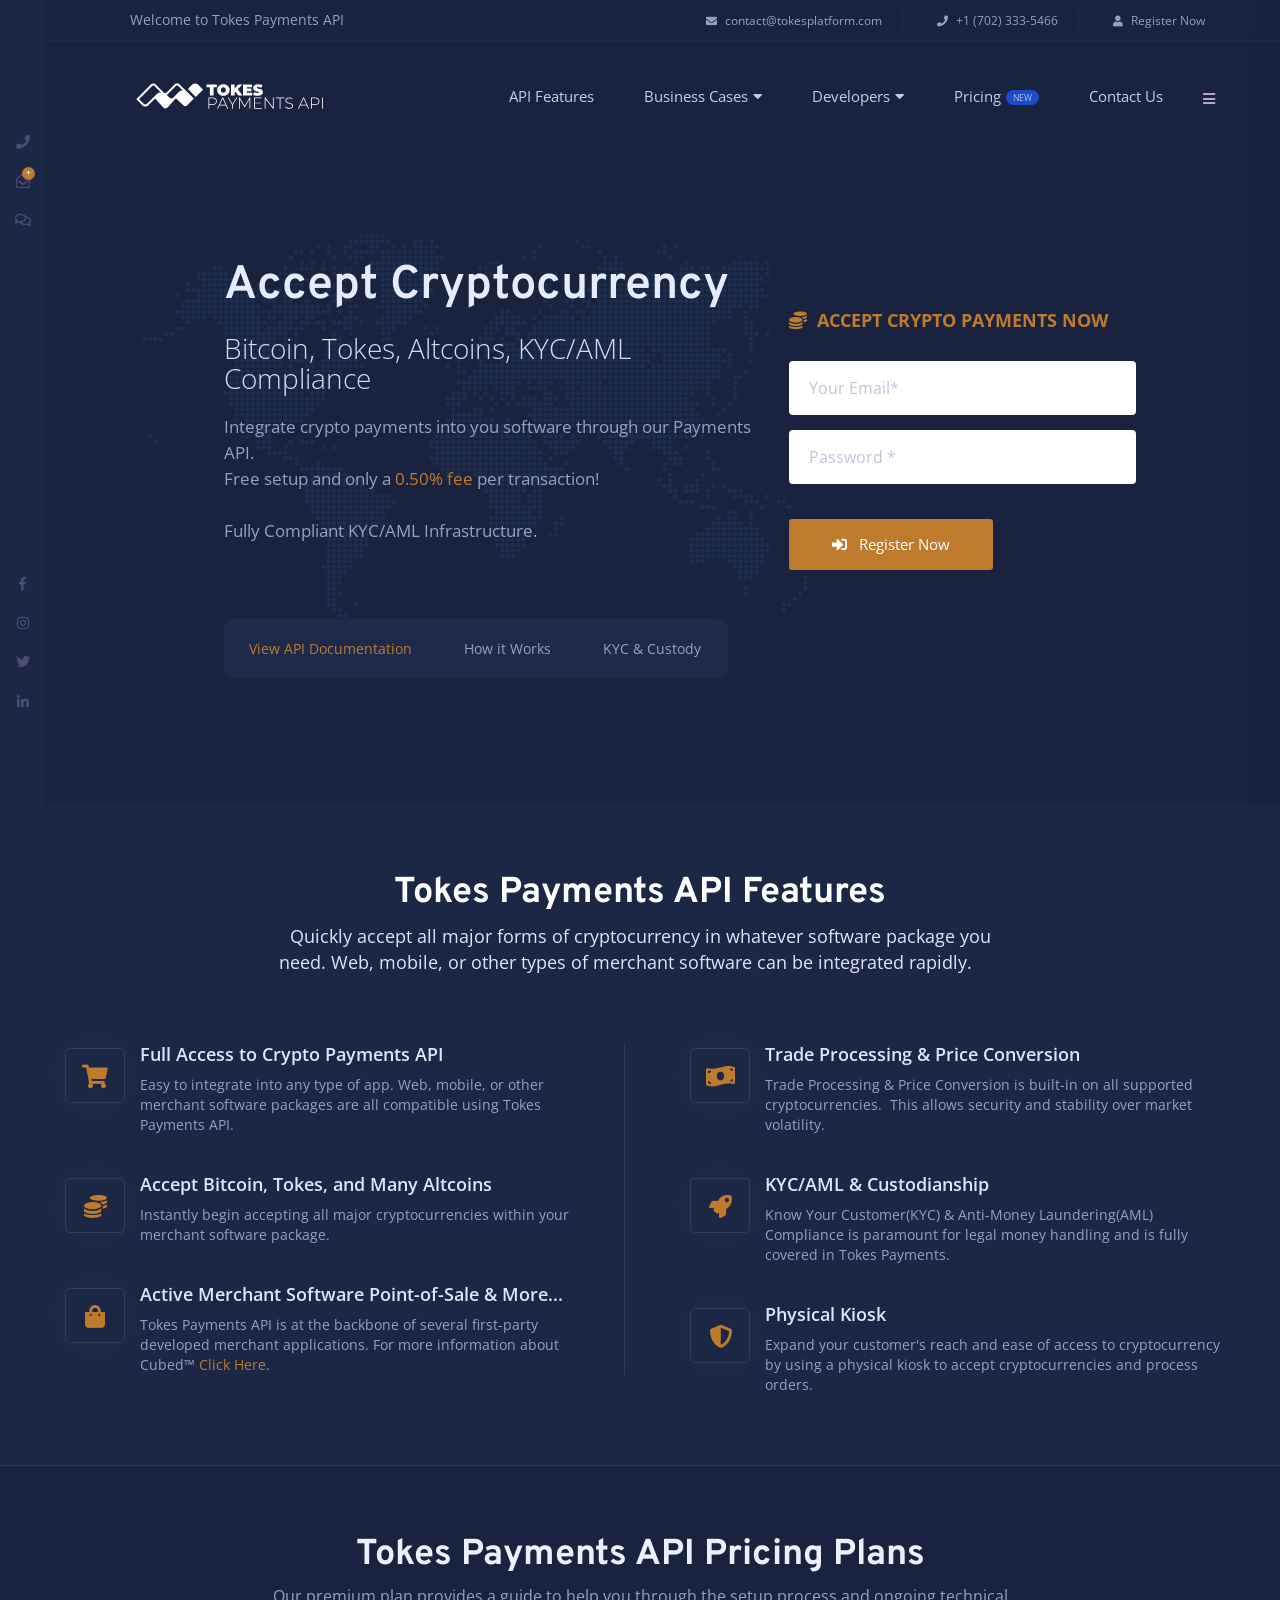
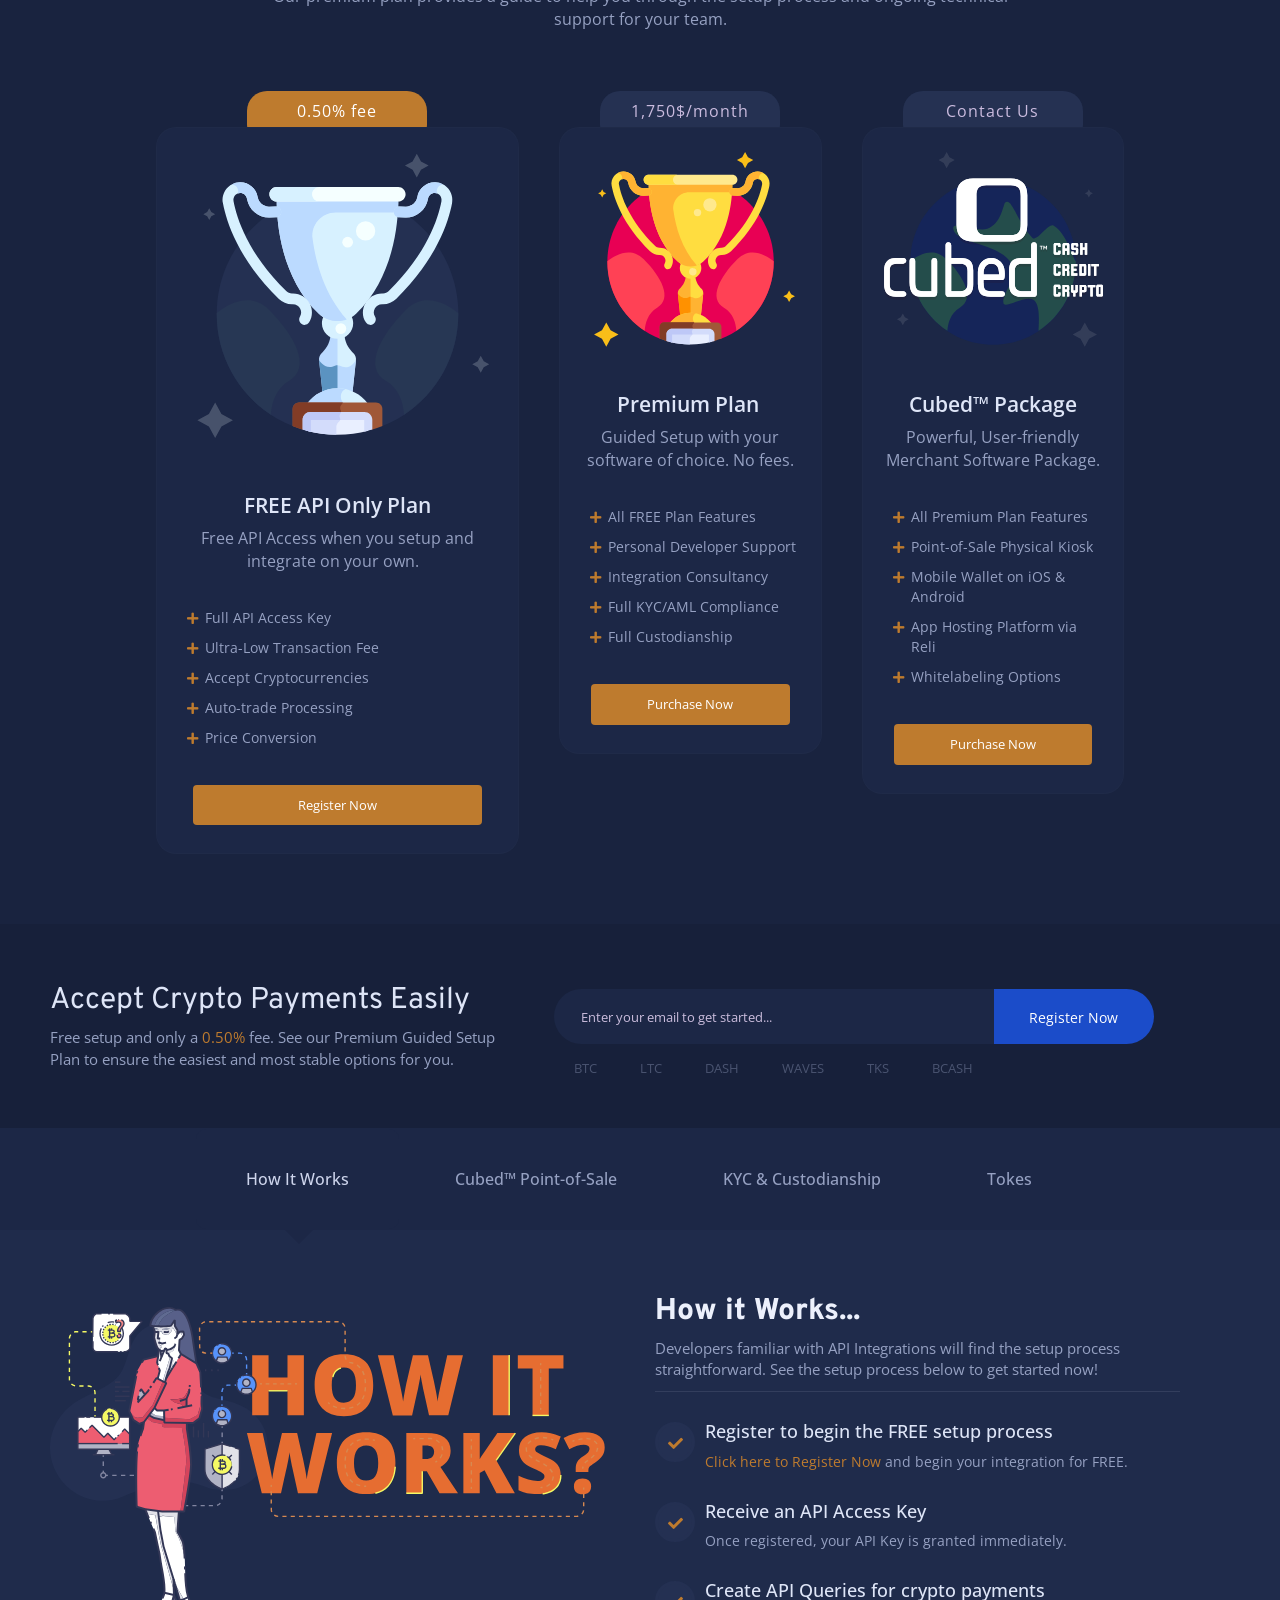
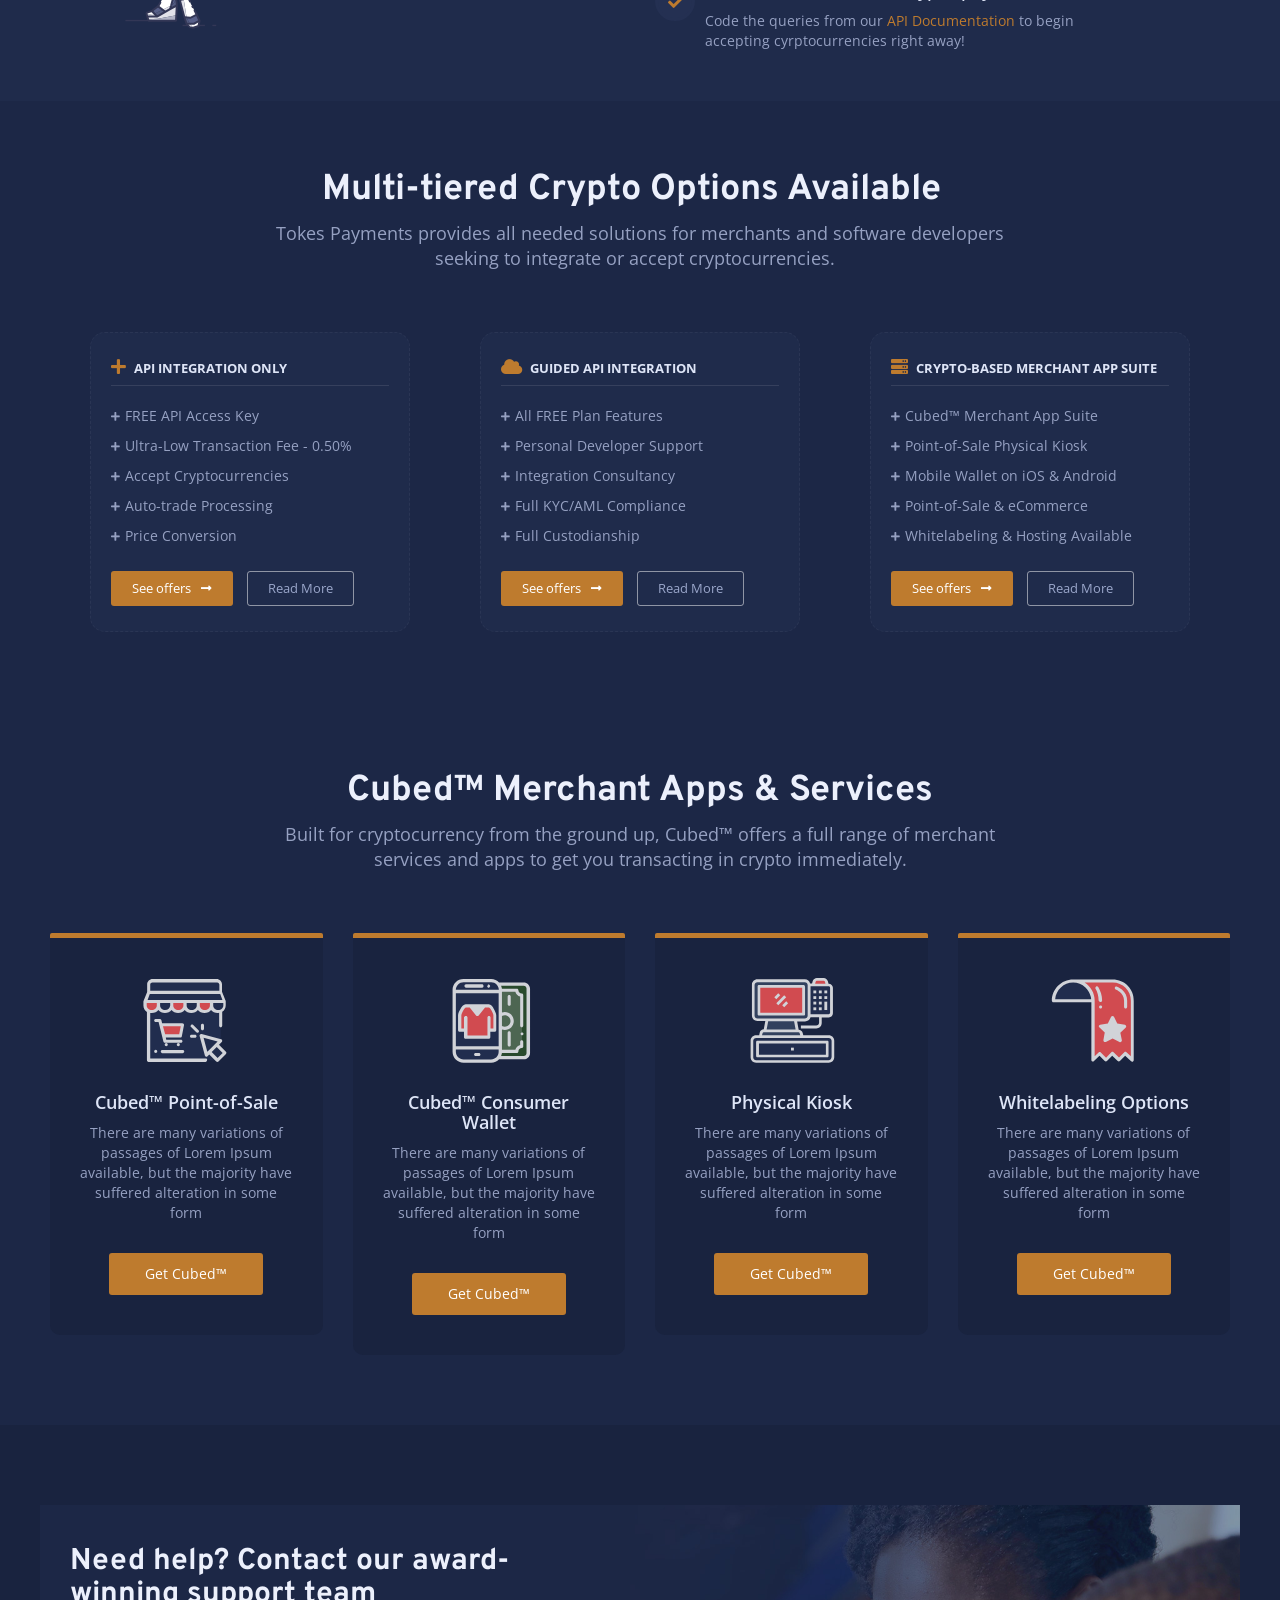
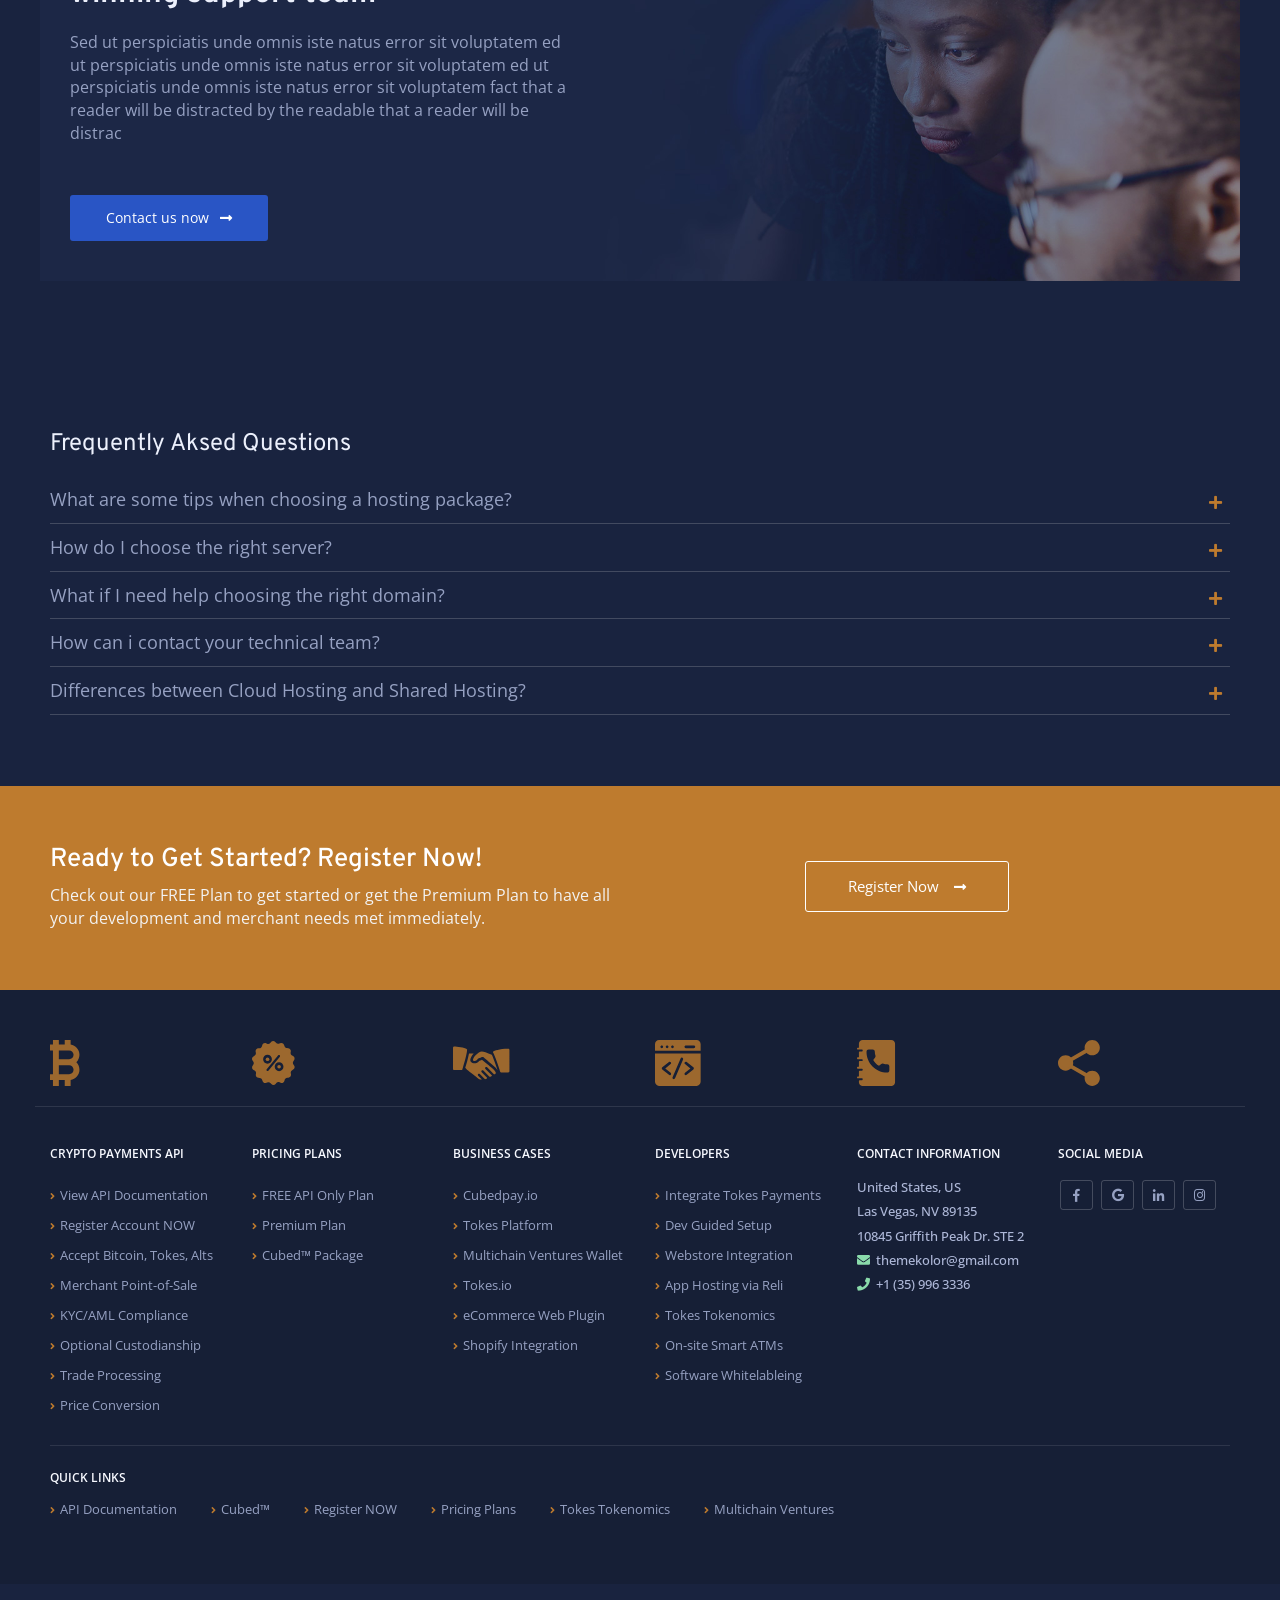
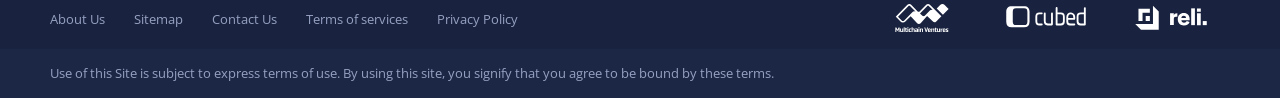
==== commit 5a7235c2: "added contact form" ====
--- a/contact.html
+++ b/contact.html
@@ -11,7 +11,7 @@
     <meta name="keywords" content="vps,dedicated,cloud,hosting,hosting template,whmcs, hosting whmcs,whmcs template">
     <link rel="icon" type="image/png" sizes="32x32" href="favicon.png">
     <!-- Page title -->
-    <title>BlueRack - Powerful Web hosting Template with WHMCS Template</title>
+    <title>Tokes Payments API - Accept Cryptocurrency Payments</title>
     <!-- CSS FILES -->
     <link rel="stylesheet" href="css/fontawesome-icons/css/all.min.css">
     <link rel="stylesheet" href="css/bootsnav.css">
@@ -28,25 +28,23 @@
 <body>
     <div id="fakeLoader"></div>
     <!-- Start of topbar -->
-    <div class="top-bar">
+    <div class="top-bar margin-for-home">
         <div class="custom-width">
-            <div class="left-topbar">
-                <p>Welcome to Bluerack</p>
+            <div class="left-topbar aligment-for-home">
+                <p>Welcome to Tokes Payments API</p>
             </div>
             <div class="right-topbar">
                 <a class="topbar-link" href="#"><i class="fa fa-envelope"></i>
-                    yourmeail@domain.com</a>
-                <a class="topbar-link hidden-xs" href="#"><i class="fa fa-phone"></i> +1 (23)
-                    3356 556</a>
-                <a class="topbar-link" href="../whmcs/clientarea.php"><i class="fa fa-user"></i> My
-                    Account</a>
+                    contact@tokesplatform.com</a>
+                <a class="topbar-link hidden-xs" href="#"><i class="fa fa-phone"></i> +1 (702) 333-5466</a>
+                <a class="topbar-link" href="../whmcs/clientarea.php"><i class="fa fa-user"></i> Register Now</a>
             </div>
         </div>
     </div>
     <!-- End of topbar -->
 
     <!-- Navbar content -->
-    <nav class="navbar navbar-default dark navbar-sticky no-background bootsnav">
+    <nav class="navbar navbar-default dark navbar-sticky bootsnav">
         <!-- Start Top Search -->
         <div class="top-search">
             <div class="container">
@@ -64,12 +62,8 @@
             <div class="attr-nav">
                 <ul>
                     <li class="dropdown">
-                        <a href="#" class="dropdown-toggle" data-toggle="dropdown">
-                            <i class="fa fa-shopping-bag"></i>
-                            <span class="badge">3</span>
-                        </a>
-                        <ul class="dropdown-menu cart-list">
-                            <li>
+<ul class="dropdown-menu cart-list">
+              <li>
                                 <h6><a href="#">Dedicated Servers </a></h6>
                                 <p>2x - <span class="price">$79.99</span></p>
                             </li>
@@ -98,7 +92,8 @@
                 <button type="button" class="navbar-toggle" data-toggle="collapse" data-target="#navbar-menu">
                     <i class="fa fa-bars"></i>
                 </button>
-                <a class="navbar-brand" href="index.html"><img src="images/logo/logo.png" class="logo" alt=""></a>
+                <a class="navbar-brand aligment-for-home" href="index.html"><img src="images/logo/payments-api-logo.svg" class="logo"
+                        alt=""></a>
             </div>
             <!-- End Header Navigation -->
 
@@ -106,94 +101,119 @@
             <div class="collapse navbar-collapse" id="navbar-menu">
                 <ul class="nav navbar-nav navbar-right" data-in="fadeIn" data-out="fadeOut">
                     <li class="dropdown">
-                        <a href="#" class="dropdown-toggle" data-toggle="dropdown">Home</a>
-                        <ul class="dropdown-menu">
-                            <li><a href="../default/index.html">Home Default</a></li>
-                            <li><a href="../default/index2.html">Home Two</a></li>
-                            <li><a class="active" href="index.html">Home Dark</a></li>
-                            <li><a href="http://pleurat.com/whmcs">WHMCS Demo</a></li>
-                        </ul>
+                        <a href="#api-features">API Features</a>
+                        
                     </li>
                     <li class="dropdown megamenu-fw">
-                        <a href="#" class="dropdown-toggle" data-toggle="dropdown">Megamenu</a>
+                        <a href="#" class="dropdown-toggle" data-toggle="dropdown">Business Cases</a>
                         <ul class="dropdown-menu megamenu-content" role="menu">
                             <li>
                                 <div class="row">
-                                    <div class="col-menu col-md-3">
-                                        <h6 class="title"><i class="fa fa-server"></i> Shared Hosting</h6>
+                                    <div class="col-menu col-md-4 col-lg-4">
+                                        <h6 class="title"><i class="fa fa-shopping-cart"></i> Pricing Plans</h6>
                                         <div class="content">
-                                            <p>It is a long established fact that a reader will be distracted by the
-                                                readable content.</p>
-                                            <h4 class="menu-price">Starting from $2.95</h4>
-                                            <a href="#" class="navbar-btn">See all offers</a>
+                                          <p>Get Full Access API Key for FREE when you Register Now. Extra assistance available.</p>
+                                            <h4 class="menu-price">Starting fee of 0.50% per tx</h4>
+                                            <a href="#pricing-plans" class="navbar-btn">See all offers</a>
                                         </div>
                                     </div><!-- end col-3 -->
-                                    <div class="col-menu col-md-3">
-                                        <h6 class="title"><i class="fas fa-cloud-download-alt"></i> Cloud Computing</h6>
+                                    <div class="col-menu col-md-3 col-lg-4">
+                                        <h6 class="title"><i class="fas fa-shopping-bag"></i> Merchant Point-of-Sale</h6>
                                         <div class="content">
                                             <ul class="menu-col">
-                                                <li><a href="#">Cloud Hosting</a></li>
-                                                <li><a href="#">VPS Cloud <span class="badge-link">Hot</span></a></li>
-                                                <li><a href="#">Private Cloud</a></li>
-                                                <li><a href="#">Public Cloud</a></li>
-                                                <li><a href="#">Cloud for developers</a></li>
+                                                <li><a href="#">Cubedpay.io <span class="badge-link">Hot</span></a></li>
+                                                <li><a href="#">Tokes Platform </a></li>
+                                                <li><a href="#">Multichain Ventures Wallet</a></li>
+                                                <li><a href="#">eCommerce Web Component</a></li>
+												<li><a href="#">Shopify Integration</a></li>
+
                                             </ul>
                                         </div>
                                     </div><!-- end col-3 -->
-                                    <div class="col-menu col-md-3">
-                                        <h6 class="title"><i class="fas fa-tachometer-alt"></i> CMS Hosting</h6>
+									<div class="col-menu col-md-3 col-lg-4">
+                                        <h6 class="title"><i class="fas fa-cube"></i> Full Payments Ecosystem</h6>
                                         <div class="content">
                                             <ul class="menu-col">
-                                                <li><a href="#">Wordpress Hosting</a></li>
-                                                <li><a href="#">Woocommerce Hosting</a></li>
-                                                <li><a href="#">Magento Hosting</a></li>
-                                                <li><a href="#">Prestashop Hosting <span class="badge-link">Offer</span></a></li>
-                                                <li><a href="#">WHMCS Hosting</a></li>
+                                                <li><a href="#">Physical Kiosk</a></li>
+                                                <li><a href="#">Trade Processing</a></li>
+                                                <li><a href="#">Price Conversion</a></li>
+                                                <li><a href="#">Know Your Customer (KYC) <span class="badge-link">Offer</span></a></li>
+                                                <li><a href="#">Custodianship</a></li>
                                             </ul>
                                         </div>
                                     </div>
-                                    <div class="col-menu col-md-3">
-                                        <h6 class="title"><i class="fa fa-rocket"></i> Servers</h6>
+<!-- end col-3 -->
+                                    
+                                </div><!-- end row -->
+                            </li>
+							
+                        </ul>
+                    </li>
+					<li class="dropdown megamenu-fw">
+                        <a href="#" class="dropdown-toggle" data-toggle="dropdown">Developers</a>
+                        <ul class="dropdown-menu megamenu-content" role="menu">
+                            <li>
+                                <div class="row">
+                                    <div class="col-menu col-md-3 col-lg-4">
+                                       <img src="images/other/ui.svg" class="img-responsive animated fadeInLeft"
+                                alt="Wordpress Hosting">
+                                    </div><!-- end col-3 -->
+                                    <div class="col-menu col-md-3 col-lg-4">
+                                        <h6 class="title"><i class="fas fa-book"></i> EXPLORE</h6>
                                         <div class="content">
                                             <ul class="menu-col">
-                                                <li><a href="#">VPS Servers</a></li>
-                                                <li><a href="#">Dedicated Servers</a></li>
-                                                <li><a href="#">Managed Servers</a></li>
-                                                <li><a href="#">Bare-metal Servers</a></li>
-                                                <li><a href="#">Privat Rack Servers</a></li>
+                                                <li><a href="#">Integrate Tokes Payments</a></li>
+                                                <li><a href="#">Guided Setup<span class="badge-link">NEW</span></a></li>
+                                                <li><a href="#">Webstore Integration</a></li>
+                                                <li><a href="#">App Hosting on Reli<span class="badge-link">Offer</span></a></li>
+                                                <li><a href="#">Tokes Tokenomics</a></li>
                                             </ul>
                                         </div>
                                     </div><!-- end col-3 -->
+									<div class="col-menu col-md-3 col-lg-4">
+                                        <h6 class="title"><i class="fas fa-cube"></i> Tokes Ecosystem</h6>
+                                        <div class="content">
+                                            <ul class="menu-col">
+                                                <li><a href="#">Mint &amp; Burn Protocol</a></li>
+                                                <li><a href="#">Waves Blockchain</a></li>
+                                                <li><a href="#">Merchant App Ecosystem</a></li>
+                                                <li><a href="#">Cubed™ Merchant Whitelabeling <span class="badge-link">Offer</span></a></li>
+                                                <li><a href="#">On-site Smart ATMs</a></li>
+                                            </ul>
+                                        </div>
+                                    </div>
+<!-- end col-3 --><!-- end col-3 -->
                                 </div><!-- end row -->
                             </li>
+							
                         </ul>
                     </li>
                     <li class="dropdown">
-                        <a href="#" class="dropdown-toggle active" data-toggle="dropdown">Pages</a>
-                        <ul class="dropdown-menu">
-                            <li><a href="domain.html">Domain Page</a></li>
+<ul class="dropdown-menu">
+              <li><a href="domain.html">Domain Page</a></li>
                             <li><a href="ssl.html">SSL Page</a></li>
                             <li><a href="shared.html">Shared Hosting</a></li>
                             <li><a href="cloud.html">Cloud Hosting</a></li>
                             <li><a href="wordpress.html">Wordpress Hosting</a></li>
                             <li><a href="dedicated.html">Dedicated Hosting</a></li>
                             <li><a href="about.html">About Us</a></li>
-                            <li><a class="active" href="contact.html">Contact Us</a></li>
+                            <li><a href="contact.html">Contact Us</a></li>
                             <li><a href="error-404.html">Error 404</a></li>
                         </ul>
                     </li>
                     <li class="dropdown">
-                        <a href="#" class="dropdown-toggle" data-toggle="dropdown">Features</a>
-                        <ul class="dropdown-menu">
-                            <li><a href="pricing.html">Pricing Tables</a></li>
+<ul class="dropdown-menu">
+            <li><a href="pricing.html">Pricing Tables</a></li>
                             <li><a href="boxes.html">Text Boxes</a></li>
                             <li><a href="layouts.html">Other Layouts</a></li>
                             <li><a href="testimonials.html">Testimonials</a></li>
                             <li><a href="call-action.html">Call to action</a></li>
                             <li><a href="footers.html">Footers</a></li>
-                        </ul>
-                    </li>
-                    <li><a href="http://pleurat.com/whmcs">WHMCS<span class="badge-link">New</span></a></li>
+                      </ul>
+                  </li>
+                    <li><a href="#pricing-plans">Pricing<span class="badge-link">NEW</span></a></li>
+					<li><a href="http://pleurat.com/whmcs">Contact Us</a></li>
+
                 </ul>
             </div><!-- /.navbar-collapse -->
         </div>
@@ -228,76 +248,650 @@
     </nav>
     <!-- Navbar Content ends here -->
 
-    <!-- Default Page Header -->
-    <div class="default-header contact-page">
+    <!-- Home Page Carousel -->
+    <div class="home-carousel">
+        <!-- Left sidebar -->
+        <div class="left-sidebar">
+            <div class="contact-links link-style">
+                <a data-toggle="modal" data-target="#myModal"><i class="fas fa-phone"></i></a>
+                <a data-toggle="modal" data-target="#myModal"><i class="far fa-envelope-open"></i></a>
+                <a data-toggle="modal" data-target="#myModal"><i class="far fa-comments"></i>
+                    <div class="notification">+</div>
+                </a>
+            </div>
+            <div class="sidebar-socials link-style">
+                <a href="#"><i class="fab fa-facebook-f"></i></a>
+                <a href="#"><i class="fab fa-instagram"></i></a>
+                <a href="#"><i class="fab fa-twitter"></i></a>
+                <a href="#"><i class="fab fa-linkedin-in">&nbsp;</i></a>
+            </div>
+        </div>
+        <!-- MODAL  -->
+        <div id="myModal" class="modal fade" role="dialog">
+            <div class="modal-dialog modal-sm">
+                <!-- Modal content-->
+                <div class="modal-content">
+                    <div class="modal-header">
+                        <button type="button" class="close" data-dismiss="modal">&times;</button>
+                        <h4 class="modal-title">Please feel free to contact us</h4>
+                    </div>
+                    <div class="modal-body">
+                        <div class="modal-contact">
+                            <i class="fa fa-phone"></i>
+                            <h4>+1 (702) 333-5466</h4>
+                        </div>
+                        <div class="modal-contact">
+                            <i class="fa fa-envelope"></i>
+                            <h4>contact@tokesplatform.org</h4>
+                        </div>
+                    </div>
+                    <div class="modal-footer">
+                        <button type="button" class="btn btn-blue btn-small" data-dismiss="modal">Close</button>
+                    </div>
+                </div>
+
+            </div>
+        </div>
+        <!-- end of modal -->
+
+        <!-- Left Sidebar ends here -->
         <div class="custom-width">
             <div class="row">
+                <div class="tab-content">
+                    <div id="wordpress" class="tab-pane fade in active">
+                      <div class="col-sm-1"></div>
+                      <div class="col-sm-7 col-lg-6">
+                            <div class="text-container">
+                                <div class="home-title animated fadeInLeft">
+                                    <h2>Accept Cryptocurrency</h2>
+                                    <h4 class="animation-text">Bitcoin,  Tokes, Altcoins, KYC/AML Compliance&nbsp;</h4>
+                                  <p>Integrate crypto payments into you  software through our Payments API. <br>
+                                      Free setup and only a <span class="green-color">0.50% fee</span> per transaction!<br>
+                                  </p>
+                                  <p>&nbsp;</p>
+                                    <p>Fully Compliant KYC/AML Infrastructure.&nbsp;</p>
+                              </div>
+								<div class="tabs-switcher animated fadeInUp">
+                            <ul class="nav nav-tabs">
+                                <li >
+                                    <a href="#wordpress" class="green-color">View API Documentation</a>
+                                </li>
+                                <li><a href="#cloud">How it Works</a></li>
+                                <li><a  href="#dedicated">KYC &amp; Custody</a></li>
+                            </ul>
+                        </div>
+                            </div>
+                            <img src="images/png-images/world2.png" class=" img-absolute" alt="">
+                        </div>
+<div class="col-sm-4">
+	<h4 class="padding-bottom10 green-color padding-top30"><strong><i class="fa fa-coins"></i>&nbsp; ACCEPT CRYPTO PAYMENTS NOW</strong></h4>
+<form action="contact.php" method="post" id="contact-form">
+              <div class="messages"></div>
+                        <div class="form-group" data-aos="fade-up">
+                          <input id="form_email" type="email" name="email" class="form-control" placeholder="Your Email*"
+                                required="required" data-error="Valid email is required">
+                        </div>
+                        <div class="form-group form_left" data-aos="fade-up" data-aos-delay="100">
+                          <input id="form_password" type="password" name="password" class="form-control" placeholder="Password *"
+                                required="required" data-error="Valid password is required">
+                            <div class="help-block with-errors"></div>
+                        </div>
+                        <div class="form-group" data-aos="fade-up" data-aos-delay="200"> </div>
+                        <div class="form-group" data-aos="fade-up" data-aos-delay="300">
+<div class="help-block with-errors"></div>
+                            <br>
+                            <button class="btn btn-green btn-large"> <span class="fa fa-sign-in-alt"></span> &nbsp; Register Now </button>
+                        </div>
+            </form>
+                      </div>
+                  </div>
+                    <div id="cloud" class="tab-pane">
+                        <div class="col-sm-6">
+                            <div class="text-container">
+                                <div class="home-title animated fadeInLeft">
+                                    <h2>Cloud Computing Services </h2>
+                                    <h4 class="animation-text">Starting at $19.99/monthly</h4>
+                                    <p>It is a long established fact that a reader will be distracted by the readable
+                                        content of a page when looking at its layout. The point of using Lorem Ipsum is
+                                        that it a more-or-less normal point of using Lorem Ipsum.</p>
+                                    <div class="buttons">
+                                        <a href="#" class="btn btn-medium btn-green">Start a free trial</a>
+                                        <p>*No Credit Card Rquired</p>
+                                    </div>
+                                </div>
+                            </div>
+                        </div>
+                        <div class="col-sm-6">
+                            <div class="img-container">
+                                <img src="images/png-images/green-energy.png" class="img-responsive animated fadeInRight"
+                                    alt="">
+                            </div>
+                        </div>
+                    </div>
+                    <div id="dedicated" class="tab-pane fade">
+                        <div class="col-sm-6">
+                            <div class="text-container">
+                                <div class="home-title animated fadeInLeft">
+                                    <h2>Business Shared Hosting</h2>
+                                    <h4 class="animation-text">Starting at $19.99/monthly</h4>
+                                    <p>It is a long established fact that a reader will be distracted by the readable
+                                        content of a page when looking at its layout. The point of using Lorem Ipsum is
+                                        that it a more-or-less normal point of using Lorem Ipsum.</p>
+                                    <div class="buttons">
+                                        <a href="#" class="btn btn-medium btn-green">Start a free trial</a>
+                                        <p>*No Credit Card Rquired</p>
+                                    </div>
+                                </div>
+                            </div>
+                        </div>
+                        <div class="col-sm-6">
+                            <div class="img-container">
+                                <img src="images/png-images/home-carousel.png" class="img-responsive animated fadeInRight"
+                                    alt="">
+                            </div>
+                        </div>
+                    </div>
+                    <div class="col-sm-12">
+                        
+                    </div>
+                </div>
+            </div>
+        </div>
+		        <a name="api-features"></a>
+
+    </div>
+    <!-- Home Page Carousel -->
+
+  
+    
+
+    <!-- Separated Section -->
+    <div class="dual-section lighter-bg padding-top50 padding-bottom50">
+		<div class="custom-width">
+            <div class="row">
+                <div class="main-title title-white text-center">
+                    <h2>Tokes Payments API Features</h2>
+                    <p>Quickly accept all major forms of cryptocurrency in whatever software package you need. Web, mobile, or other types of merchant software can be integrated rapidly.&nbsp; &nbsp; &nbsp;&nbsp; </p>
+              </div>
+                <div class="col-sm-6">
+                    <div class="left-content">
+                        <div class="features">
+                            <i class="fa fa-shopping-cart pull-left" data-aos="zoom-in"></i>
+                            <div class="text">
+                                <h4>Full Access to Crypto Payments API&nbsp;</h4>
+                                <p>Easy to integrate into any type of app. Web, mobile, or other merchant software packages are all compatible using Tokes Payments API.&nbsp;</p>
+                            </div>
+                        </div>
+                        <div class="features">
+                            <i class="fa fa-coins pull-left" data-aos="zoom-in" data-aos-delay="100"></i>
+                            <div class="text">
+                                <h4>Accept Bitcoin,  Tokes, and Many Altcoins</h4>
+                                <p>Instantly begin accepting all major cryptocurrencies within your merchant software package.</p>
+                            </div>
+                        </div>
+                        <div class="features">
+                            <i class="fa fa-shopping-bag pull-left" data-aos="zoom-in" data-aos-delay="200"></i>
+                            <div class="text">
+                                <h4>Active Merchant Software Point-of-Sale &amp; More...</h4>
+                                <p>Tokes Payments API is at the backbone of several first-party developed merchant applications. For more information about Cubed™ <a href="#" class="green-color">Click Here</a>.&nbsp; &nbsp;</p>
+                            </div>
+                        </div>
+                    </div>
+                </div>
+                <div class="col-sm-6">
+                    <div class="right-content">
+                        <div class="features">
+                            <i class="fa fa-money-bill-wave pull-left" data-aos="zoom-in"></i>
+                            <div class="text">
+                                <h4>Trade Processing &amp; Price Conversion</h4>
+                                <p>Trade Processing &amp; Price Conversion is built-in on all supported cryptocurrencies.&nbsp; This allows security and stability over market volatility.&nbsp; &nbsp;</p>
+                            </div>
+                        </div>
+                        <div class="features">
+                            <i class="fa fa-rocket pull-left" data-aos="zoom-in" data-aos-delay="100"></i>
+                            <div class="text">
+                                <h4>KYC/AML &amp; Custodianship</h4>
+                                <p>Know Your Customer(KYC) &amp; Anti-Money Laundering(AML) Compliance is paramount for legal money handling and is fully covered in Tokes Payments.</p>
+                            </div>
+                        </div>
+                        <div class="features">
+                            <i class="fa fa-shield-alt pull-left" data-aos="zoom-in" data-aos-delay="200"></i>
+                            <div class="text">
+                                <h4>Physical Kiosk</h4>
+                                <p>Expand your customer's reach and ease of access to cryptocurrency by using a physical kiosk to accept cryptocurrencies and process orders.&nbsp; &nbsp;&nbsp;</p>
+                            </div>
+                        </div>
+                    </div>
+                </div>
+            </div>
+        </div>
+		        <a name="pricing-plans"></a>
+
+    </div>
+    <!-- Separated Section ends here-->
+	
+	<!-- Pricing Tables -->
+    <div class="pricing-tables padding-top50 padding-bottom50">
+        <div class="custom-width">
+            <div class="row">
+                <div class="main-title text-center">
+                    <h2>Tokes Payments API Pricing Plans</h2>
+                    <p>Our premium plan provides a guide to help you through the setup process and ongoing technical support for your team.  </p>
+                </div>
+                <div class="col-xs-12 col-lg-1 col-md-1 col-sm-3"> </div>
+                <div class="col-sm-6 col-xs-12 col-lg-4 col-md-4">
+                    <div class="price green-bg mobile-margin-top">0.50% fee</div>
+                    <div class="table">
+                        <div class="table-img">
+                            <img data-aos="fade-up" data-aos-delay="100" src="images/other/plan-silvertrophy.svg" class="img-center img-responsive"
+                                alt="Wordpress Hosting">
+                        </div>
+                        <div class="table-content">
+                            <h4>FREE API Only Plan</h4>
+                            <p>Free API Access when you setup and integrate on your own.&nbsp;&nbsp;</p>
+                            <div class="table-list">
+                                <ul>
+                                    <li><i data-aos="zoom-in" class="fa fa-plus"></i> Full API Access Key</li>
+                                    <li><i data-aos="zoom-in" data-aos-delay="50" class="fa fa-plus"></i> Ultra-Low Transaction Fee</li>
+                                    <li><i data-aos="zoom-in" data-aos-delay="100" class="fa fa-plus"></i> Accept Cryptocurrencies&nbsp;</li>
+
+                                    <li><i data-aos="zoom-in" data-aos-delay="200" class="fa fa-plus"></i>Auto-trade Processing &nbsp;</li>
+									                                    <li><i data-aos="zoom-in" data-aos-delay="200" class="fa fa-plus"></i>Price Conversion &nbsp;</li>
+
+                                </ul>
+                            </div>
+                            <div class="buttons">
+                                <a href="#" class="btn btn-green btn-medium"> Register Now</a>
+                            </div>
+                      </div>
+                    </div>
+                </div>
+                <div class="col-lg-3 col-md-3 col-sm-6 col-xs-12">
+                    <div class="price price-margin-top">1,750$/month</div>
+                    <div class="table">
+                        <div class="table-img">
+                            <img data-aos="fade-up" data-aos-delay="200" src="images/other/plan-goldtrophy.svg" class="img-center img-responsive"
+                                alt="Wordpress Hosting">
+                        </div>
+                        <div class="table-content">
+                            <h4>Premium Plan&nbsp;</h4>
+                            <p>Guided Setup with your software of choice. No fees.</p>
+                            <div class="table-list">
+                                <ul>
+                                    <li><i data-aos="zoom-in" class="fa fa-plus"></i> All FREE Plan Features</li>
+                                    <li><i data-aos="zoom-in" data-aos-delay="50" class="fa fa-plus"></i> Personal Developer Support</li>
+                                    <li><i data-aos="zoom-in" data-aos-delay="100" class="fa fa-plus"></i> Integration Consultancy</li>
+                                    <li><i data-aos="zoom-in" data-aos-delay="150" class="fa fa-plus"></i> Full KYC/AML Compliance</li>
+                                    <li><i data-aos="zoom-in" data-aos-delay="200" class="fa fa-plus"></i> Full Custodianship</li>
+                                </ul>
+                            </div>
+                            <div class="buttons">
+                                <a href="#" class="btn btn-green btn-medium"> Purchase Now</a>
+                            </div>
+                        </div>
+                    </div>
+                </div>
+                <div class="col-lg-3 col-md-3 col-sm-6 col-xs-12">
+                  <div class="price price-margin-top">Contact Us</div>
+                  <div class="table">
+                    <div class="table-img"> <img data-aos="fade-up" data-aos-delay="200" src="images/other/plan-cubed.svg" class="img-center img-responsive"
+                                alt="Wordpress Hosting"> </div>
+                    <div class="table-content">
+                      <h4>Cubed™ Package</h4>
+                      <p>Powerful, User-friendly Merchant Software Package.</p>
+                      <div class="table-list">
+                        <ul>
+                          <li><i data-aos="zoom-in" class="fa fa-plus"></i> All Premium Plan Features</li>
+                          <li><i data-aos="zoom-in" data-aos-delay="50" class="fa fa-plus"></i> Point-of-Sale Physical Kiosk&nbsp;&nbsp;</li>
+                          <li><i data-aos="zoom-in" data-aos-delay="100" class="fa fa-plus"></i> Mobile Wallet on iOS &amp; Android</li>
+                          <li><i data-aos="zoom-in" data-aos-delay="150" class="fa fa-plus"></i> App Hosting Platform via Reli</li>
+                          <li><i data-aos="zoom-in" data-aos-delay="200" class="fa fa-plus"></i> Whitelabeling Options</li>
+                        </ul>
+                      </div>
+                      <div class="buttons"> <a href="#" class="btn btn-green btn-medium"> Purchase Now</a> </div>
+                    </div>
+                  </div>
+                </div>
+                <div class="col-lg-3 col-md-3 col-sm-6 col-xs-12"> </div>
+            </div>
+        </div>
+    </div>
+    <!-- Pricing Tables content ends here -->
+	  <!-- Domain Search section -->
+    <div class="search-domain">
+        <div class="custom-width">
+            <div class="row">
+                <div class="col-sm-5">
+                    <div class="text">
+                      <h4>Accept Crypto Payments Easily&nbsp;</h4>
+                        <p>Free setup and only a <span class="green-color">0.50%</span> fee. See our Premium Guided Setup Plan to ensure the easiest and most stable options for you.&nbsp; &nbsp; &nbsp; &nbsp; &nbsp; &nbsp;&nbsp;</p>
+                    </div>
+                </div>
                 <div class="col-sm-7">
-                    <div class="header-text">
-                        <h2>Contact our technical team</h2>
-                        <p>There are many variations of passages of Lorem Ipsum available, but the majority have
-                            suffered alteration in some but the majority have
-                            suffered alteration in some form</p>
-                    </div>
-                    <div class="buttons">
-                        <a href="#" class="btn btn-green btn-large">Get Started Now</a>
+                    <div class="domain-input">
+                        <form action="#">
+                            <div class="form-group">
+                              <input style="padding-left:12px" placeholder="Enter your email to get started..." class="form-control" id="domain">
+                                <button class="btn btn-domain" type="submit">Register Now</button>
+                            </div>
+                            <div class="ltds">
+                                <p>BTC LTC DASH WAVES TKS BCASH</p>
+                            </div>
+                        </form>
                     </div>
                 </div>
             </div>
         </div>
     </div>
-    <!-- Default Page Header ends here -->
+    <!-- Domain Search section ends here -->
+
+    <!-- Tab switcher -->
+    <div class="tabs padding-bottom30">
+        <div class="hosting-tabs">
+            <ul class="nav nav-tabs">
+                <li class="active">
+                    <div class="arrow-down">
+                        <div class="arrow-down-inner"></div>
+                    </div>
+                    <a data-toggle="tab" href="#home">How It Works</a>
+                </li>
+                <li><a data-toggle="tab" href="#menu1">Cubed™ Point-of-Sale</a></li>
+                <li><a data-toggle="tab" href="#menu2">KYC &amp; Custodianship</a></li>
+                <li><a data-toggle="tab" href="#menu3">Tokes</a></li>
+            </ul>
+        </div>
+        <div class="custom-width">
+            <div class="row">
+                <div class="tab-content">
+                    <div id="home" class="tab-pane in active">
+                        <div class="col-lg-6 col-md-6 col-sm-12 col-xs-12">
+                            <img src="images/other/howitworks.svg" class="img-responsive animated fadeInLeft"
+                                alt="Wordpress Hosting">
+                        </div>
+                        <div class="col-lg-6 col-md-6 col-sm-12 col-xs-12">
+                            <div class="text animated fadeInRight">
+                                <div class="tab-title">
+                                    <h3>How it Works...</h3>
+                                    <p>Developers familiar with API Integrations will find the setup process straightforward. See the setup process below to get started now!</p>
+                                </div>
+                                <div class="tab-lists">
+                                    <div class="host-feature">
+                                        <i class="fa fa-check pull-left" data-aos="zoom-in"></i>
+                                        <div class="text">
+                                            <h4>Register to begin the FREE setup process&nbsp;</h4>
+										  <p><a href="#" class="green-color">Click here to Register Now</a> and begin your integration for FREE.</p>
+                                        </div>
+                                    </div>
+                                    <div class="host-feature">
+                                        <i class="fa fa-check pull-left" data-aos="zoom-in" data-aos-delay="100"></i>
+                                        <div class="text">
+                                            <h4>Receive an API Access Key</h4>
+                                            <p>Once registered, your API Key is granted immediately.</p>
+                                        </div>
+                                    </div>
+                                    <div class="host-feature">
+                                        <i class="fa fa-check pull-left" data-aos="zoom-in" data-aos-delay="200"></i>
+                                        <div class="text">
+                                            <h4>Create API Queries  for crypto payments</h4>
+                                            <p>Code the queries from our <a href="#" class="green-color"> API Documentation</a> to begin accepting cyrptocurrencies right away!</p>
+                                        </div>
+                                    </div>
+                                </div>
+                            </div>
+                        </div>
+                    </div>
+                    <div id="menu1" class="tab-pane">
+                        <div class="col-lg-6 col-md-6 col-sm-12 col-xs-12">
+                            <img src="images/other/cubed-devices-flat.png" class="img-responsive animated fadeInLeft" alt="Wordpress Hosting">
+                        </div>
+                        <div class="col-lg-6 col-md-6 col-sm-12 col-xs-12">
+                            <div class="text animated fadeInRight">
+                                <div class="tab-title">
+                                    <h3>Cubed™ Merchant Services Platform&nbsp;</h3>
+                                    <p>Built for cryptocurrency from the ground up, Cubed™ offers a full range of merchant services and apps to get you transacting in crypto immediately.</p>
+                                </div>
+                                <div class="tab-lists">
+                                    <div class="host-feature">
+                                        <i class="fa fa-check pull-left" data-aos="zoom-in"></i>
+                                        <div class="text">
+                                            <h4>Point-of-Sale for Brick-and-Mortar &amp; eCommerce&nbsp; &nbsp;</h4>
+                                            <p>All of your storefronts are covered in person and on the web.</p>
+                                        </div>
+                                    </div>
+                                    <div class="host-feature">
+                                        <i class="fa fa-check pull-left" data-aos="zoom-in" data-aos-delay="100"></i>
+                                        <div class="text">
+                                            <h4>Physical Kiosk &amp; Consumer Mobile Wallet </h4>
+                                            <p>Full convenience for consumers able to pay at a physical kiosk using the mobile wallet for iOS or Android.</p>
+                                        </div>
+                                    </div>
+                                    <div class="host-feature">
+                                        <i class="fa fa-check pull-left" data-aos="zoom-in" data-aos-delay="200"></i>
+                                        <div class="text">
+                                            <h4>Whitelabeling Options Available</h4>
+                                            <p>Get your brand out there backed by powerful merchant software by whitelabeling our Cubed™ Merchant Software Package.&nbsp; &nbsp;</p>
+                                        </div>
+                                    </div>
+                                </div>
+                            </div>
+                        </div>
+                    </div>
+                    <div id="menu2" class="tab-pane">
+                        <div class="col-lg-6 col-md-6 col-sm-12 col-xs-12">
+                            <img src="images/other/kyc.svg" class="img-responsive animated fadeInLeft"
+                                alt="Wordpress Hosting">
+                        </div>
+                        <div class="col-lg-6 col-md-6 col-sm-12 col-xs-12">
+                            <div class="text animated fadeInRight">
+                                <div class="tab-title">
+                                    <h3>Know Your Customer (KYC) &amp; Custody&nbsp;</h3>
+                                    <p>Sed ut perspiciatis unde omnis iste natus error sit voluptatemSed ut
+                                        perspiciatis unde omnis iste natus error sit voluptatem</p>
+                                </div>
+                                <div class="tab-lists">
+                                    <div class="host-feature">
+                                        <i class="fa fa-check pull-left" data-aos="zoom-in"></i>
+                                        <div class="text">
+                                            <h4>Full KYC Compliance</h4>
+											<p>Sed ut perspiciatis unde omnis iste natus error sit voluptatem</p>
+                                        </div>
+                                    </div>
+                                    <div class="host-feature">
+                                        <i class="fa fa-check pull-left" data-aos="zoom-in" data-aos-delay="100"></i>
+                                        <div class="text">
+                                            <h4>Custodianship</h4>
+                                            <p>Sed ut perspiciatis unde omnis iste natus error sit voluptatem</p>
+                                        </div>
+                                    </div>
+                                    <div class="host-feature">
+                                        <i class="fa fa-check pull-left" data-aos="zoom-in" data-aos-delay="200"></i>
+                                        <div class="text">
+                                            <h4>Ongoing AML Compliance</h4>
+                                            <p>Sed ut perspiciatis unde omnis iste natus error sit voluptatem</p>
+                                        </div>
+                                    </div>
+                                </div>
+                            </div>
+                        </div>
+                    </div>
+                    <div id="menu3" class="tab-pane">
+                        <div class="col-lg-6 col-md-6 col-sm-12 col-xs-12">
+                            <img src="images/other/mv-tokenomics.svg" class="img-responsive animated fadeInLeft" alt="Wordpress Hosting">
+                        </div>
+                        <div class="col-lg-6 col-md-6 col-sm-12 col-xs-12">
+                            <div class="text animated fadeInRight">
+                                <div class="tab-title">
+                                    <h3>Tokes and the Tokes Ecosystem</h3>
+                                    <p>Sed ut perspiciatis unde omnis iste natus error sit voluptatemSed ut
+                                        perspiciatis unde omnis iste natus error sit voluptatem</p>
+                                </div>
+                                <div class="tab-lists">
+                                    <div class="host-feature">
+                                        <i class="fa fa-check pull-left" data-aos="zoom-in"></i>
+                                        <div class="text">
+                                            <h4>Tokenomics</h4>
+                                            <p>Discounts when paying and holding tokes, Loyalty program and more...</p>
+                                        </div>
+                                    </div>
+                                    <div class="host-feature">
+                                        <i class="fa fa-check pull-left" data-aos="zoom-in" data-aos-delay="100"></i>
+                                        <div class="text">
+                                            <h4>Waves Blockchain</h4>
+                                            <p>Sed ut perspiciatis unde omnis iste natus error sit voluptatem</p>
+                                        </div>
+                                    </div>
+                                    <div class="host-feature">
+                                        <i class="fa fa-check pull-left" data-aos="zoom-in" data-aos-delay="200"></i>
+                                        <div class="text">
+                                            <h4>Mulitchain Ventures Merchant App Ecosystem</h4>
+                                            <p>Sed ut perspiciatis unde omnis iste natus error sit voluptatem</p>
+                                        </div>
+                                    </div>
+                                  <div class="host-feature"> <i class="fa fa-check pull-left" data-aos="zoom-in" data-aos-delay="200"></i>
+                                      <div class="text">
+                                        <h4>EPCIS Compatible Blockchain</h4>
+                                        <p>Sed ut perspiciatis unde omnis iste natus error sit voluptatem</p>
+                                      </div>
+                                    </div>
+                                  <div class="host-feature"> <i class="fa fa-check pull-left" data-aos="zoom-in" data-aos-delay="200"></i>
+                                      <div class="text">
+                                        <h4>Cubed™ Merchant Whitelabeling</h4>
+                                        <p>Sed ut perspiciatis unde omnis iste natus error sit voluptatem</p>
+                                      </div>
+                                    </div>
+                                    <div class="host-feature"> <i class="fa fa-check pull-left" data-aos="zoom-in" data-aos-delay="200"></i>
+                                      <div class="text">
+                                        <h4>On-site Smart ATMs</h4>
+                                        <p>Sed ut perspiciatis unde omnis iste natus error sit voluptatem</p>
+                                      </div>
+                                    </div>
+                                </div>
+                            </div>
+                        </div>
+                    </div>
+                </div>
+            </div>
+        </div>
+    </div>
+    <!-- Tab Switcher ends here-->
+
+    <!-- Boxes style two -->
+    <div class="boxes-two lighter-bg padding-bottom50 padding-top50">
+        <div class="container">
+            <div class="row">
+                <div class="main-title text-center">
+                    <h2>Multi-tiered Crypto Options Available&nbsp;&nbsp;</h2>
+                    <p>Tokes Payments provides all needed solutions for merchants and software developers seeking to integrate or accept cryptocurrencies.&nbsp;&nbsp; </p>
+                </div>
+                <div class="col-sm-4">
+                    <div class="box-container">
+                        <div class="box-title">
+                            <h4><i class="fa fa-plus"></i> API Integration Only</h4>
+                        </div>
+                        <ul>
+                            <li>FREE API Access Key&nbsp;</li>
+                            <li>Ultra-Low Transaction Fee - 0.50%</li>
+                            <li>Accept Cryptocurrencies</li>
+                            <li>Auto-trade Processing</li>
+                            <li>Price Conversion</li>
+                        </ul>
+                        <div class="buttons">
+                            <a href="#" class="btn btn-green btn-small">See offers <i class="fa fa-long-arrow-alt-right"></i></a>
+                            <a href="#" class="btn btn-outline btn-small">Read More</a>
+                        </div>
+                    </div>
+                </div>
+                <div class="col-sm-4">
+                    <div class="box-container">
+                        <div class="box-title">
+                            <h4><i class="fa fa-cloud"></i> Guided API Integration</h4>
+                        </div>
+                        <ul>
+                            <li>All FREE Plan Features</li>
+                            <li>Personal Developer Support</li>
+                            <li>Integration Consultancy</li>
+                            <li>Full KYC/AML Compliance</li>
+                            <li>Full Custodianship</li>
+                        </ul>
+                        <div class="buttons">
+                            <a href="#" class="btn btn-green btn-small">See offers <i class="fa fa-long-arrow-alt-right"></i></a>
+                            <a href="#" class="btn btn-outline btn-small">Read More</a>
+                        </div>
+                    </div>
+                </div>
+                <div class="col-sm-4">
+                    <div class="box-container">
+                        <div class="box-title">
+                            <h4><i class="fa fa-server"></i> Crypto-based Merchant App Suite</h4>
+                        </div>
+                        <ul>
+                            <li>Cubed™ Merchant App Suite</li>
+                            <li>Point-of-Sale Physical Kiosk</li>
+                            <li>Mobile Wallet on iOS &amp; Android</li>
+                            <li>Point-of-Sale &amp; eCommerce</li>
+                            <li>Whitelabeling &amp; Hosting Available</li>
+                        </ul>
+                        <div class="buttons">
+                            <a href="#" class="btn btn-green btn-small">See offers <i class="fa fa-long-arrow-alt-right"></i></a>
+                            <a href="#" class="btn btn-outline btn-small">Read More</a>
+                        </div>
+                    </div>
+                </div>
+            </div>
+        </div>
+    </div>
+    <!-- Boxes style two ends here -->
+
 
     <!-- Boxes style one -->
-    <div class="boxes-one padding-top50 padding-bottom60">
+    <div class="boxes-one padding-top50 padding-bottom50">
         <div class="custom-width">
             <div class="main-title text-center">
-                <h2>Choose one of our contact forms</h2>
-                <p>It is a long established fact that a reader will be distracted by the readable content of a page
-                    when looking at its layout../whmcs </p>
+                <h2>Cubed™ Merchant Apps &amp; Services</h2>
+                <p>Built for cryptocurrency from the ground up, Cubed™ offers a full range of merchant services and apps to get you transacting in crypto immediately. </p>
             </div>
             <div class="row">
                 <div class="col-lg-3 col-md-3 col-sm-6 col-xs-12">
                     <div class="box">
-                        <img data-aos="zoom-in" src="images/icons/6.png" class="img-responsive img-center" alt="Hosting">
-                        <h4>24/7 Livechat Supprt</h4>
+                        <img data-aos="zoom-in" src="images/other/pointofsale.svg" class="img-responsive img-center" alt="Hosting">
+                        <h4>Cubed™ Point-of-Sale</h4>
                         <p>There are many variations of passages of Lorem Ipsum available, but the majority have
                             suffered
                             alteration in some form</p>
-                        <a href="#" class="btn btn-outline btn-small"> Get the deal </a>
+                        <a href="#" class="btn btn-green btn-small"> Get Cubed™ </a>
                     </div>
                 </div>
                 <div class="col-lg-3 col-md-3 col-sm-6 col-xs-12">
                     <div class="box">
-                        <img data-aos="zoom-in" data-aos-delay="100" src="images/icons/7.png" class="img-responsive img-center"
+                        <img data-aos="zoom-in" data-aos-delay="100" src="images/other/wallet.svg" class="img-responsive img-center"
                             alt="Hosting">
-                        <h4>Send Unlimited Tickets</h4>
+                        <h4>Cubed™ Consumer Wallet</h4>
+                      <p>There are many variations of passages of Lorem Ipsum available, but the majority have
+                            suffered
+                            alteration in some form</p>
+                        <a href="#" class="btn btn-green btn-small"> Get&nbsp;Cubed™</a>
+                    </div>
+                </div>
+                <div class="col-lg-3 col-md-3 col-sm-6 col-xs-12">
+                    <div class="box">
+                        <img data-aos="zoom-in" data-aos-delay="200" src="images/other/kiosk.svg" class="img-responsive img-center"
+                            alt="Hosting">
+                        <h4>Physical Kiosk</h4>
                         <p>There are many variations of passages of Lorem Ipsum available, but the majority have
                             suffered
                             alteration in some form</p>
-                        <a href="#" class="btn btn-outline btn-small"> Get the deal </a>
+                        <a href="#" class="btn btn-green btn-small"> Get Cubed™ </a>
                     </div>
                 </div>
                 <div class="col-lg-3 col-md-3 col-sm-6 col-xs-12">
                     <div class="box">
-                        <img data-aos="zoom-in" data-aos-delay="200" src="images/icons/8.png" class="img-responsive img-center"
+                        <img data-aos="zoom-in" data-aos-delay="300" src="images/other/whitelabel.svg" class="img-responsive img-center"
                             alt="Hosting">
-                        <h4>Free Website Transfer</h4>
+                        <h4>Whitelabeling Options</h4>
                         <p>There are many variations of passages of Lorem Ipsum available, but the majority have
                             suffered
                             alteration in some form</p>
-                        <a href="#" class="btn btn-outline btn-small"> Get the deal </a>
-                    </div>
-                </div>
-                <div class="col-lg-3 col-md-3 col-sm-6 col-xs-12">
-                    <div class="box">
-                        <img data-aos="zoom-in" data-aos-delay="300" src="images/icons/4.png" class="img-responsive img-center"
-                            alt="Hosting">
-                        <h4>Fully Managed Servers</h4>
-                        <p>There are many variations of passages of Lorem Ipsum available, but the majority have
-                            suffered
-                            alteration in some form</p>
-                        <a href="#" class="btn btn-outline btn-small"> Get the deal </a>
+                        <a href="#" class="btn btn-green btn-small"> Get Cubed™ </a>
                     </div>
                 </div>
             </div>
@@ -305,62 +899,207 @@
     </div>
     <!-- Boxes style one ends here-->
 
-    <!-- Contact Form-->
-    <div class="contact-form padding-top60 padding-bottom60">
+    <!-- section with image bg -->
+    <div class="img-section custom-width margin-top60 margin-bottom60">
+        <div class="row">
+            <div class="col-sm-8">
+                <div class="text">
+                    <h2>Need help? Contact our award-winning support team</h2>
+                    <p>Sed ut perspiciatis unde omnis iste natus error sit voluptatem ed ut perspiciatis unde omnis
+                        iste natus error sit voluptatem ed ut perspiciatis unde omnis iste natus error sit voluptatem
+                        fact that a reader will be distracted by the readable that a reader will be distrac</p>
+                    <a href="#" class="btn btn-blue btn-medium"> Contact us now <i class="fas fa-long-arrow-alt-right"></i></a>
+                </div>
+            </div>
+        </div>
+    </div>
+    <!-- section with image bg ends here -->
+
+    <!-- Testimonials slider
+    <section class="testimonials lighter-bg" id="carousel">
         <div class="custom-width">
-            <div class="main-title text-center">
-                <h2>Contact directly or find us on google map</h2>
-                <p>There are many variations of passages of Lorem Ipsum available, but the majority have suffered
-                    alteration in some form, by injected humour, or randomised words which../whmcs</p>
-            </div>
+            <div class="row">
+                <div class="col-md-12">
+                    <div class="carousel slide" id="fade-quote-carousel" data-ride="carousel" data-interval="4000">
+                        <ol class="carousel-indicators">
+                            <li data-target="#fade-quote-carousel" data-slide-to="0" class="active"></li>
+                            <li data-target="#fade-quote-carousel" data-slide-to="1"></li>
+                        </ol>
+                        <div class="carousel-inner">
+                            <div class="item active">
+                                <div class="col-sm-4">
+                                    <div class="text-left">
+                                        <h2>What our clients are saying?</h2>
+                                        <p>It is a long established fact that a reader will be distracted by the
+                                            readable content of a page
+                                            when looking at its layout. </p>
+                                        <div class="buttons">
+                                            <a href="#" class="btn btn-small btn-green">Check out all
+                                                reviews <i class="fas fa-long-arrow-alt-right"></i></a>
+                                        </div>
+                                    </div>
+                                </div>
+                                <div class="col-sm-4">
+                                    <div class="profile-circle"><img src="images/other/testimonial1.jpg" class="img-responsive"
+                                            alt="">
+                                    </div>
+                                    <blockquote>
+                                        <p><i class="fa quote fa-quote-right fa-sm pull-left"></i>
+                                            <br>
+                                            Lorem ipsum dolor sit amet, consectetur adipisicing elit. Quidem, veritatis
+                                            nulla eum laudantium totam tempore optio doloremque laboriosam quas, quos
+                                            eaque
+                                            molestias.<i class="fa quote fa-quote-right fa-sm "></i></p>
+                                        <small>www.domainname.com</small>
+                                    </blockquote>
+                                </div>
+                                <div class="col-sm-4">
+                                    <div class="profile-circle"><img src="images/other/testimonial2.jpg" class="img-responsive"
+                                            alt="">
+                                    </div>
+                                    <blockquote>
+                                        <p><i class="fa quote fa-quote-right fa-sm pull-left"></i>
+                                            <br>
+                                            Lorem ipsum dolor sit amet, consectetur adipisicing elit. Quidem, veritatis
+                                            nulla eum laudantium totam tempore optio doloremque laboriosam quas, quos
+                                            eaque
+                                            molestias.<i class="fa quote fa-quote-right fa-sm "></i></p>
+                                        <small>www.domainname.com</small>
+                                    </blockquote>
+                                </div>
+                            </div>
+                            <div class="item">
+                                <div class="col-sm-4">
+                                    <div class="text-left">
+                                        <h2>What our clients are saying?</h2>
+                                        <p>It is a long established fact that a reader will be distracted by the
+                                            readable content of a page
+                                            when looking at its layout. </p>
+                                        <div class="buttons">
+                                            <a href="#" class="btn btn-small btn-green">Check out all
+                                                reviews <i class="fas fa-long-arrow-alt-right"></i></a>
+                                        </div>
+                                    </div>
+                                </div>
+                                <div class="col-sm-4">
+                                    <div class="profile-circle"><img src="images/other/testimonial1.jpg" class="img-responsive"
+                                            alt="">
+                                    </div>
+                                    <blockquote>
+                                        <p><i class="fa quote fa-quote-right fa-sm pull-left"></i>
+                                            <br>
+                                            Lorem ipsum dolor sit amet, consectetur adipisicing elit. Quidem, veritatis
+                                            nulla eum laudantium totam tempore optio doloremque laboriosam quas, quos
+                                            eaque
+                                            molestias.<i class="fa quote fa-quote-right fa-sm "></i></p>
+                                        <small>www.domainname.com</small>
+                                    </blockquote>
+                                </div>
+                                <div class="col-sm-4">
+                                    <div class="profile-circle"><img src="images/other/testimonial2.jpg" class="img-responsive"
+                                            alt="">
+                                    </div>
+                                    <blockquote>
+                                        <p><i class="fa quote fa-quote-right fa-sm pull-left"></i>
+                                            <br>
+                                            Lorem ipsum dolor sit amet, consectetur adipisicing elit. Quidem, veritatis
+                                            nulla eum laudantium totam tempore optio doloremque laboriosam quas, quos
+                                            eaque
+                                            molestias.<i class="fa quote fa-quote-right fa-sm "></i></p>
+                                        <small>www.domainname.com</small>
+                                    </blockquote>
+                                </div>
+                            </div>
+                        </div>
+                    </div>
+                </div>
+            </div>
+        </div>
+    </section>
+    <!--  Testimonials slider ends here -->
+
+    <!-- Faq -->
+    <div class="faq padding-bottom50 padding-top50" style="background-color:#19233f">
+        <div class="custom-width">
+            <h3>Frequently Aksed Questions</h3>
+            <div class="accordion">
+                <div class="accordion-item">
+                    <a>What are some tips when choosing a hosting package?</a>
+                    <div class="content">
+                        <p>Lorem ipsum dolor sit amet, consectetur adipiscing elit, sed do eiusmod tempor
+                            incididunt ut
+                            labore
+                            et dolore magna aliqua. Elementum sagittis vitae et leo duis ut. Ut tortor pretium
+                            viverra
+                            suspendisse potenti.</p>
+                    </div>
+                </div>
+                <div class="accordion-item">
+                    <a>How do I choose the right server?</a>
+                    <div class="content">
+                        <p>Lorem ipsum dolor sit amet, consectetur adipiscing elit, sed do eiusmod tempor
+                            incididunt ut
+                            labore
+                            et dolore magna aliqua. Elementum sagittis vitae et leo duis ut. Ut tortor pretium
+                            viverra
+                            suspendisse potenti.</p>
+                    </div>
+                </div>
+                <div class="accordion-item">
+                    <a>What if I need help choosing the right domain?</a>
+                    <div class="content">
+                        <p>Lorem ipsum dolor sit amet, consectetur adipiscing elit, sed do eiusmod tempor
+                            incididunt ut
+                            labore
+                            et dolore magna aliqua. Elementum sagittis vitae et leo duis ut. Ut tortor pretium
+                            viverra
+                            suspendisse potenti.</p>
+                    </div>
+                </div>
+                <div class="accordion-item">
+                    <a>How can i contact your technical team?</a>
+                    <div class="content">
+                        <p>Lorem ipsum dolor sit amet, consectetur adipiscing elit, sed do eiusmod tempor
+                            incididunt ut
+                            labore
+                            et dolore magna aliqua. Elementum sagittis vitae et leo duis ut. Ut tortor pretium
+                            viverra
+                            suspendisse potenti.</p>
+                    </div>
+                </div>
+                <div class="accordion-item">
+                    <a>Differences between Cloud Hosting and Shared Hosting?</a>
+                    <div class="content">
+                        <p>Lorem ipsum dolor sit amet, consectetur adipiscing elit, sed do eiusmod tempor
+                            incididunt ut
+                            labore
+                            et dolore magna aliqua. Elementum sagittis vitae et leo duis ut. Ut tortor pretium
+                            viverra
+                            suspendisse potenti.</p>
+                    </div>
+                </div>
+            </div>
+        </div>
+    </div>
+    <!-- Faq ends here -->
+
+    <!-- Call to action -->
+    <div class="call-to-action cta-green">
+        <div class="custom-width">
             <div class="row">
                 <div class="col-sm-6">
-                    <form action="contact.php" method="post" id="contact-form">
-                        <div class="messages"></div>
-                        <div class="form-group" data-aos="fade-up">
-                            <input id="form_name" type="text" name="name" class="form-control name" placeholder="Your firstname *"
-                                required="required" data-error="Firstname is required">
-                        </div>
-                        <div class="form-group form_left" data-aos="fade-up" data-aos-delay="100">
-                            <input id="form_email" type="email" name="email" class="form-control" placeholder="Your email *"
-                                required="required" data-error="Valid email is required">
-                            <div class="help-block with-errors"></div>
-                        </div>
-                        <div class="form-group" data-aos="fade-up" data-aos-delay="200">
-                            <input id="form_web" type="text" name="name" class="form-control" placeholder="Your website *">
-                        </div>
-                        <div class="form-group" data-aos="fade-up" data-aos-delay="300">
-                            <textarea id="form_message" name="message" class="form-control" placeholder="Message for me *"
-                                rows="4" required="required" data-error="Please,leave us a message../whmcs"></textarea>
-                            <div class="help-block with-errors"></div>
-                            <br>
-                            <button class="btn btn-green btn-large"> <span class="fa fa-envelope"></span> Send your
-                                Message </button>
-                        </div>
-                    </form>
-                </div>
-                <div class="row">
-                    <div class="col-sm-6">
-                        <iframe width="100%" height="350px;" frameborder="0" src="https://www.google.com/maps/embed/v1/place?q=place_id:ChIJgf0RD69C1moR4OeMIXVWBAU&key=AIzaSyDLfbgfkdnJIlxkjEHEaq_iuQ-LrjDJyb4"
-                            allowfullscreen></iframe>
+                    <h3>Ready to Get Started? Register Now!</h3>
+                    <p>Check out our FREE Plan to get started or get the Premium Plan to have all your development and merchant needs met immediately.</p>
+                </div>
+                <div class="col-sm-6">
+                    <div class="buttons">
+                        <a href="#" class="btn btn-outline btn-large">Register Now&nbsp; <i class="fas fa-long-arrow-alt-right"></i></a>
                     </div>
                 </div>
             </div>
         </div>
     </div>
-    <!-- Contact From ends here-->
-
-    <!-- call to action 2 -->
-    <div class="call-to-action2">
-        <div class="custom-width">
-            <div class="row">
-                <div class="col-sm-12">
-                    <h4>Need help? Call our award-winning support team 24/7 <span> +1 (55) 669 4456</span></h4>
-                </div>
-            </div>
-        </div>
-    </div>
-    <!-- call to action 2 ends here -->
+    <!-- Call to action ends here -->
 
     <!-- Dark Footer -->
     <footer class="light-footer dark-footer">
@@ -368,77 +1107,74 @@
             <div class="row">
                 <div class="partners">
                     <div class="col-lg-2 col-md-2 col-sm-2 col-xs-4">
-                        <img src="images/partners/footer-partners/1.png" class="img-responsive" alt="">
+                        <img src="images/other/crypto.svg" class="img-responsive" alt="">
                     </div>
                     <div class="col-lg-2 col-md-2 col-sm-2 col-xs-4">
-                        <img src="images/partners/footer-partners/2.png" class="img-responsive" alt="">
+                        <img src="images/other/pricing.svg" class="img-responsive" alt="">
                     </div>
                     <div class="col-lg-2 col-md-2 col-sm-2 col-xs-4">
-                        <img src="images/partners/footer-partners/3.png" class="img-responsive" alt="">
+                        <img src="images/other/business.svg" class="img-responsive" alt="">
                     </div>
                     <div class="col-lg-2 col-md-2 col-sm-2 col-xs-4">
-                        <img src="images/partners/footer-partners/4.png" class="img-responsive" alt="">
+                        <img src="images/other/developers.svg" class="img-responsive" alt="">
                     </div>
                     <div class="col-lg-2 col-md-2 col-sm-2 col-xs-4">
-                        <img src="images/partners/footer-partners/5.png" class="img-responsive" alt="">
+                        <img src="images/other/contact.svg" class="img-responsive" alt="">
                     </div>
                     <div class="col-lg-2 col-md-2 col-sm-2 col-xs-4">
-                        <img src="images/partners/footer-partners/6.png" class="img-responsive" alt="">
+                        <img src="images/other/socialmedia.svg" class="img-responsive" alt="">
                     </div>
                 </div>
                 <div class="col-sm-2">
-                    <h4>Hosting Services</h4>
+                    <h4>CRYPTO Payments API&nbsp;</h4>
                     <ul>
-                        <li><a href="#">Wordpress Hosting</a></li>
-                        <li><a href="#">Dedicated Servers</a></li>
-                        <li><a href="#">Virtual Privat Server</a></li>
-                        <li><a href="#">Cloud Computing</a></li>
-                        <li><a href="#">Magento Hosting</a></li>
-                        <li><a href="#">Prestashop Hosting</a></li>
-                        <li><a href="#">Baremetal Servers</a></li>
-                        <li><a href="#">SSD Servers</a></li>
+                      <li><a href="#">View API Documentation</a></li>
+                        <li><a href="#">Register Account NOW</a></li>
+                        <li><a href="#">Accept Bitcoin, Tokes, Alts</a></li>
+                        <li><a href="#">Merchant Point-of-Sale</a></li>
+                        <li><a href="#">KYC/AML Compliance&nbsp;</a></li>
+                        <li><a href="#">Optional Custodianship</a></li>
+                        <li><a href="#">Trade Processing</a></li>
+                        <li><a href="#">Price Conversion</a></li>
                     </ul>
                 </div>
                 <div class="col-sm-2">
-                    <h4>Hosting Services</h4>
+                  <h4>Pricing Plans&nbsp;</h4>
                     <ul>
-                        <li><a href="#">Wordpress Hosting</a></li>
-                        <li><a href="#">Dedicated Servers</a></li>
-                        <li><a href="#">Virtual Privat Server</a></li>
-                        <li><a href="#">Cloud Computing</a></li>
-                        <li><a href="#">Magento Hosting</a></li>
-                        <li><a href="#">Prestashop Hosting</a></li>
-                        <li><a href="#">Baremetal Servers</a></li>
-                        <li><a href="#">SSD Servers</a></li>
+                      <li><a href="#">FREE API Only Plan</a></li>
+                        <li><a href="#">Premium Plan&nbsp;</a></li>
+                        <li><a href="#">Cubed™ Package</a></li>
                     </ul>
                 </div>
                 <div class="col-sm-2">
-                    <h4>Main Services</h4>
+                  <h4>Business Cases</h4>
                     <ul>
-                        <li><a href="#">Domain Reseller</a></li>
-                        <li><a href="#">Reseller Hosting</a></li>
-                        <li><a href="#">Cloud Servers</a></li>
-                        <li><a href="#">Bandwidth and Space</a></li>
-                        <li><a href="#">Website Migration</a></li>
+                      <li><a href="#">Cubedpay.io</a></li>
+                        <li><a href="#">Tokes Platform</a></li>
+                        <li><a href="#">Multichain Ventures Wallet</a></li>
+                        <li><a href="#">Tokes.io</a></li>
+                        <li><a href="#">eCommerce Web Plugin</a></li>
+                        <li><a href="#">Shopify Integration</a></li>
                     </ul>
                 </div>
                 <div class="col-sm-2">
-                    <h4>Other Services</h4>
+                    <h4>Developers</h4>
                     <ul>
-                        <li><a href="#">Wordpress Hosting</a></li>
-                        <li><a href="#">Dedicated Servers</a></li>
-                        <li><a href="#">Virtual Privat Server</a></li>
-                        <li><a href="#">Cloud Computing</a></li>
-                        <li><a href="#">Magento Hosting</a></li>
-                        <li><a href="#">Prestashop Hosting</a></li>
+                      <li><a href="#">Integrate Tokes Payments</a></li>
+                        <li><a href="#">Dev Guided Setup</a></li>
+                        <li><a href="#">Webstore Integration</a></li>
+                        <li><a href="#">App Hosting via Reli</a></li>
+                        <li><a href="#">Tokes Tokenomics</a></li>
+                        <li><a href="#">On-site Smart ATMs</a></li>
+                        <li><a href="#">Software Whitelableing</a></li>
                     </ul>
                 </div>
                 <div class="col-sm-2">
-                    <h4>Contact Informatio</h4>
+                    <h4>Contact InformatioN</h4>
                     <div class="location-info">
                         <h5>United States, US</h5>
-                        <h5>NY, New York 33555</h5>
-                        <h5>NR 334, Street Example</h5>
+                        <h5>Las Vegas, NV 89135</h5>
+                        <h5>10845 Griffith Peak Dr. STE 2</h5>
                         <h5><i class="fa fa-envelope"></i> themekolor@gmail.com</h5>
                         <h5><i class="fa fa-phone"></i> +1 (35) 996 3336</h5>
                     </div>
@@ -458,12 +1194,12 @@
                             <h4>Quick Links</h4>
                         </div>
                         <ul>
-                            <li><a href="#">Wordpress Hosting</a></li>
-                            <li><a href="#">Dedicated Servers</a></li>
-                            <li><a href="#">Virtual Privat Server</a></li>
-                            <li><a href="#">Cloud Computing</a></li>
-                            <li><a href="#">Magento Hosting</a></li>
-                            <li><a href="#">Prestashop Hosting</a></li>
+                            <li><a href="#">API Documentation</a></li>
+                            <li><a href="#">Cubed™</a></li>
+                            <li><a href="#">Register NOW</a></li>
+                            <li><a href="#">Pricing Plans</a></li>
+                            <li><a href="#">Tokes Tokenomics</a></li>
+                            <li><a href="#">Multichain Ventures</a></li>
                         </ul>
                     </div>
                 </div>
@@ -480,7 +1216,6 @@
                     <div class="under_footer_links">
                         <a href="#">About Us</a>
                         <a href="#">Sitemap</a>
-                        <a href="#">Careers</a>
                         <a href="#">Contact Us</a>
                         <a href="#">Terms of services</a>
                         <a href="#">Privacy Policy</a>
@@ -488,13 +1223,13 @@
                 </div>
                 <div class="col-sm-4 un_img">
                     <div class="col-sm-4">
-                        <a href="#"> <img src="images/other/footer-img1.png" class="img-responsive" alt=""></a>
+                        <a href="https://multichain.ventures/"> <img src="images/logo/mv-footer.svg" class="img-responsive" alt=""></a>
                     </div>
                     <div class="col-sm-4">
-                        <a href="#"> <img src="images/other/footer-img2.png" class="img-responsive" alt=""></a>
+                        <a href="https://cubedpay.io/"> <img src="images/logo/cubed-footer.svg" class="img-responsive" alt=""></a>
                     </div>
                     <div class="col-sm-4">
-                        <a href="#"> <img src="images/other/footer-img3.png" class="img-responsive" alt=""></a>
+                        <a href="https://reli.cloud/"> <img src="images/logo/reli-footer.svg" class="img-responsive" alt=""></a>
                     </div>
                 </div>
             </div>
@@ -504,7 +1239,7 @@
         <div class="custom-width">
             <div class="row">
                 <p>Use of this Site is subject to express terms of use. By using this site, you signify that you agree
-                    to be bound by these</p>
+                to be bound by these terms.</p>
             </div>
         </div>
     </div>
@@ -512,6 +1247,8 @@
 
     <!-- JAVASCRIPT FILES -->
     <script src="js/jquery.js"></script>
+    <!--Fake Loader -->
+    <script src="js/fakeLoader.min.js"></script>
     <!-- contact form -->
     <script src="js/validator.js"></script>
     <script src="js/contact.js"></script>
--- a/css/fontawesome-icons/css/all.min.css
+++ b/css/fontawesome-icons/css/all.min.css
@@ -2,4 +2,13 @@
  * Font Awesome Free 5.3.1 by @fontawesome - https://fontawesome.com
  * License - https://fontawesome.com/license/free (Icons: CC BY 4.0, Fonts: SIL OFL 1.1, Code: MIT License)
  */
-.fa,.fab,.fal,.far,.fas{-moz-osx-font-smoothing:grayscale;-webkit-font-smoothing:antialiased;display:inline-block;font-style:normal;font-variant:normal;text-rendering:auto;line-height:1}.fa-lg{font-size:1.33333em;line-height:.75em;vertical-align:-.0667em}.fa-xs{font-size:.75em}.fa-sm{font-size:.875em}.fa-1x{font-size:1em}.fa-2x{font-size:2em}.fa-3x{font-size:3em}.fa-4x{font-size:4em}.fa-5x{font-size:5em}.fa-6x{font-size:6em}.fa-7x{font-size:7em}.fa-8x{font-size:8em}.fa-9x{font-size:9em}.fa-10x{font-size:10em}.fa-fw{text-align:center;width:1.25em}.fa-ul{list-style-type:none;margin-left:2.5em;padding-left:0}.fa-ul>li{position:relative}.fa-li{left:-2em;position:absolute;text-align:center;width:2em;line-height:inherit}.fa-border{border:.08em solid #eee;border-radius:.1em;padding:.2em .25em .15em}.fa-pull-left{float:left}.fa-pull-right{float:right}.fa.fa-pull-left,.fab.fa-pull-left,.fal.fa-pull-left,.far.fa-pull-left,.fas.fa-pull-left{margin-right:.3em}.fa.fa-pull-right,.fab.fa-pull-right,.fal.fa-pull-right,.far.fa-pull-right,.fas.fa-pull-right{margin-left:.3em}.fa-spin{animation:fa-spin 2s infinite linear}.fa-pulse{animation:fa-spin 1s infinite steps(8)}@keyframes fa-spin{0%{transform:rotate(0deg)}to{transform:rotate(1turn)}}.fa-rotate-90{-ms-filter:"progid:DXImageTransform.Microsoft.BasicImage(rotation=1)";transform:rotate(90deg)}.fa-rotate-180{-ms-filter:"progid:DXImageTransform.Microsoft.BasicImage(rotation=2)";transform:rotate(180deg)}.fa-rotate-270{-ms-filter:"progid:DXImageTransform.Microsoft.BasicImage(rotation=3)";transform:rotate(270deg)}.fa-flip-horizontal{-ms-filter:"progid:DXImageTransform.Microsoft.BasicImage(rotation=0, mirror=1)";transform:scaleX(-1)}.fa-flip-vertical{transform:scaleY(-1)}.fa-flip-horizontal.fa-flip-vertical,.fa-flip-vertical{-ms-filter:"progid:DXImageTransform.Microsoft.BasicImage(rotation=2, mirror=1)"}.fa-flip-horizontal.fa-flip-vertical{transform:scale(-1)}:root .fa-flip-horizontal,:root .fa-flip-vertical,:root .fa-rotate-90,:root .fa-rotate-180,:root .fa-rotate-270{-webkit-filter:none;filter:none}.fa-stack{display:inline-block;height:2em;line-height:2em;position:relative;vertical-align:middle;width:2em}.fa-stack-1x,.fa-stack-2x{left:0;position:absolute;text-align:center;width:100%}.fa-stack-1x{line-height:inherit}.fa-stack-2x{font-size:2em}.fa-inverse{color:#fff}.fa-500px:before{content:"\f26e"}.fa-accessible-icon:before{content:"\f368"}.fa-accusoft:before{content:"\f369"}.fa-ad:before{content:"\f641"}.fa-address-book:before{content:"\f2b9"}.fa-address-card:before{content:"\f2bb"}.fa-adjust:before{content:"\f042"}.fa-adn:before{content:"\f170"}.fa-adversal:before{content:"\f36a"}.fa-affiliatetheme:before{content:"\f36b"}.fa-air-freshener:before{content:"\f5d0"}.fa-algolia:before{content:"\f36c"}.fa-align-center:before{content:"\f037"}.fa-align-justify:before{content:"\f039"}.fa-align-left:before{content:"\f036"}.fa-align-right:before{content:"\f038"}.fa-alipay:before{content:"\f642"}.fa-allergies:before{content:"\f461"}.fa-amazon:before{content:"\f270"}.fa-amazon-pay:before{content:"\f42c"}.fa-ambulance:before{content:"\f0f9"}.fa-american-sign-language-interpreting:before{content:"\f2a3"}.fa-amilia:before{content:"\f36d"}.fa-anchor:before{content:"\f13d"}.fa-android:before{content:"\f17b"}.fa-angellist:before{content:"\f209"}.fa-angle-double-down:before{content:"\f103"}.fa-angle-double-left:before{content:"\f100"}.fa-angle-double-right:before{content:"\f101"}.fa-angle-double-up:before{content:"\f102"}.fa-angle-down:before{content:"\f107"}.fa-angle-left:before{content:"\f104"}.fa-angle-right:before{content:"\f105"}.fa-angle-up:before{content:"\f106"}.fa-angry:before{content:"\f556"}.fa-angrycreative:before{content:"\f36e"}.fa-angular:before{content:"\f420"}.fa-ankh:before{content:"\f644"}.fa-app-store:before{content:"\f36f"}.fa-app-store-ios:before{content:"\f370"}.fa-apper:before{content:"\f371"}.fa-apple:before{content:"\f179"}.fa-apple-alt:before{content:"\f5d1"}.fa-apple-pay:before{content:"\f415"}.fa-archive:before{content:"\f187"}.fa-archway:before{content:"\f557"}.fa-arrow-alt-circle-down:before{content:"\f358"}.fa-arrow-alt-circle-left:before{content:"\f359"}.fa-arrow-alt-circle-right:before{content:"\f35a"}.fa-arrow-alt-circle-up:before{content:"\f35b"}.fa-arrow-circle-down:before{content:"\f0ab"}.fa-arrow-circle-left:before{content:"\f0a8"}.fa-arrow-circle-right:before{content:"\f0a9"}.fa-arrow-circle-up:before{content:"\f0aa"}.fa-arrow-down:before{content:"\f063"}.fa-arrow-left:before{content:"\f060"}.fa-arrow-right:before{content:"\f061"}.fa-arrow-up:before{content:"\f062"}.fa-arrows-alt:before{content:"\f0b2"}.fa-arrows-alt-h:before{content:"\f337"}.fa-arrows-alt-v:before{content:"\f338"}.fa-assistive-listening-systems:before{content:"\f2a2"}.fa-asterisk:before{content:"\f069"}.fa-asymmetrik:before{content:"\f372"}.fa-at:before{content:"\f1fa"}.fa-atlas:before{content:"\f558"}.fa-atom:before{content:"\f5d2"}.fa-audible:before{content:"\f373"}.fa-audio-description:before{content:"\f29e"}.fa-autoprefixer:before{content:"\f41c"}.fa-avianex:before{content:"\f374"}.fa-aviato:before{content:"\f421"}.fa-award:before{content:"\f559"}.fa-aws:before{content:"\f375"}.fa-backspace:before{content:"\f55a"}.fa-backward:before{content:"\f04a"}.fa-balance-scale:before{content:"\f24e"}.fa-ban:before{content:"\f05e"}.fa-band-aid:before{content:"\f462"}.fa-bandcamp:before{content:"\f2d5"}.fa-barcode:before{content:"\f02a"}.fa-bars:before{content:"\f0c9"}.fa-baseball-ball:before{content:"\f433"}.fa-basketball-ball:before{content:"\f434"}.fa-bath:before{content:"\f2cd"}.fa-battery-empty:before{content:"\f244"}.fa-battery-full:before{content:"\f240"}.fa-battery-half:before{content:"\f242"}.fa-battery-quarter:before{content:"\f243"}.fa-battery-three-quarters:before{content:"\f241"}.fa-bed:before{content:"\f236"}.fa-beer:before{content:"\f0fc"}.fa-behance:before{content:"\f1b4"}.fa-behance-square:before{content:"\f1b5"}.fa-bell:before{content:"\f0f3"}.fa-bell-slash:before{content:"\f1f6"}.fa-bezier-curve:before{content:"\f55b"}.fa-bible:before{content:"\f647"}.fa-bicycle:before{content:"\f206"}.fa-bimobject:before{content:"\f378"}.fa-binoculars:before{content:"\f1e5"}.fa-birthday-cake:before{content:"\f1fd"}.fa-bitbucket:before{content:"\f171"}.fa-bitcoin:before{content:"\f379"}.fa-bity:before{content:"\f37a"}.fa-black-tie:before{content:"\f27e"}.fa-blackberry:before{content:"\f37b"}.fa-blender:before{content:"\f517"}.fa-blind:before{content:"\f29d"}.fa-blogger:before{content:"\f37c"}.fa-blogger-b:before{content:"\f37d"}.fa-bluetooth:before{content:"\f293"}.fa-bluetooth-b:before{content:"\f294"}.fa-bold:before{content:"\f032"}.fa-bolt:before{content:"\f0e7"}.fa-bomb:before{content:"\f1e2"}.fa-bone:before{content:"\f5d7"}.fa-bong:before{content:"\f55c"}.fa-book:before{content:"\f02d"}.fa-book-open:before{content:"\f518"}.fa-book-reader:before{content:"\f5da"}.fa-bookmark:before{content:"\f02e"}.fa-bowling-ball:before{content:"\f436"}.fa-box:before{content:"\f466"}.fa-box-open:before{content:"\f49e"}.fa-boxes:before{content:"\f468"}.fa-braille:before{content:"\f2a1"}.fa-brain:before{content:"\f5dc"}.fa-briefcase:before{content:"\f0b1"}.fa-briefcase-medical:before{content:"\f469"}.fa-broadcast-tower:before{content:"\f519"}.fa-broom:before{content:"\f51a"}.fa-brush:before{content:"\f55d"}.fa-btc:before{content:"\f15a"}.fa-bug:before{content:"\f188"}.fa-building:before{content:"\f1ad"}.fa-bullhorn:before{content:"\f0a1"}.fa-bullseye:before{content:"\f140"}.fa-burn:before{content:"\f46a"}.fa-buromobelexperte:before{content:"\f37f"}.fa-bus:before{content:"\f207"}.fa-bus-alt:before{content:"\f55e"}.fa-business-time:before{content:"\f64a"}.fa-buysellads:before{content:"\f20d"}.fa-calculator:before{content:"\f1ec"}.fa-calendar:before{content:"\f133"}.fa-calendar-alt:before{content:"\f073"}.fa-calendar-check:before{content:"\f274"}.fa-calendar-minus:before{content:"\f272"}.fa-calendar-plus:before{content:"\f271"}.fa-calendar-times:before{content:"\f273"}.fa-camera:before{content:"\f030"}.fa-camera-retro:before{content:"\f083"}.fa-cannabis:before{content:"\f55f"}.fa-capsules:before{content:"\f46b"}.fa-car:before{content:"\f1b9"}.fa-car-alt:before{content:"\f5de"}.fa-car-battery:before{content:"\f5df"}.fa-car-crash:before{content:"\f5e1"}.fa-car-side:before{content:"\f5e4"}.fa-caret-down:before{content:"\f0d7"}.fa-caret-left:before{content:"\f0d9"}.fa-caret-right:before{content:"\f0da"}.fa-caret-square-down:before{content:"\f150"}.fa-caret-square-left:before{content:"\f191"}.fa-caret-square-right:before{content:"\f152"}.fa-caret-square-up:before{content:"\f151"}.fa-caret-up:before{content:"\f0d8"}.fa-cart-arrow-down:before{content:"\f218"}.fa-cart-plus:before{content:"\f217"}.fa-cc-amazon-pay:before{content:"\f42d"}.fa-cc-amex:before{content:"\f1f3"}.fa-cc-apple-pay:before{content:"\f416"}.fa-cc-diners-club:before{content:"\f24c"}.fa-cc-discover:before{content:"\f1f2"}.fa-cc-jcb:before{content:"\f24b"}.fa-cc-mastercard:before{content:"\f1f1"}.fa-cc-paypal:before{content:"\f1f4"}.fa-cc-stripe:before{content:"\f1f5"}.fa-cc-visa:before{content:"\f1f0"}.fa-centercode:before{content:"\f380"}.fa-certificate:before{content:"\f0a3"}.fa-chalkboard:before{content:"\f51b"}.fa-chalkboard-teacher:before{content:"\f51c"}.fa-charging-station:before{content:"\f5e7"}.fa-chart-area:before{content:"\f1fe"}.fa-chart-bar:before{content:"\f080"}.fa-chart-line:before{content:"\f201"}.fa-chart-pie:before{content:"\f200"}.fa-check:before{content:"\f00c"}.fa-check-circle:before{content:"\f058"}.fa-check-double:before{content:"\f560"}.fa-check-square:before{content:"\f14a"}.fa-chess:before{content:"\f439"}.fa-chess-bishop:before{content:"\f43a"}.fa-chess-board:before{content:"\f43c"}.fa-chess-king:before{content:"\f43f"}.fa-chess-knight:before{content:"\f441"}.fa-chess-pawn:before{content:"\f443"}.fa-chess-queen:before{content:"\f445"}.fa-chess-rook:before{content:"\f447"}.fa-chevron-circle-down:before{content:"\f13a"}.fa-chevron-circle-left:before{content:"\f137"}.fa-chevron-circle-right:before{content:"\f138"}.fa-chevron-circle-up:before{content:"\f139"}.fa-chevron-down:before{content:"\f078"}.fa-chevron-left:before{content:"\f053"}.fa-chevron-right:before{content:"\f054"}.fa-chevron-up:before{content:"\f077"}.fa-child:before{content:"\f1ae"}.fa-chrome:before{content:"\f268"}.fa-church:before{content:"\f51d"}.fa-circle:before{content:"\f111"}.fa-circle-notch:before{content:"\f1ce"}.fa-city:before{content:"\f64f"}.fa-clipboard:before{content:"\f328"}.fa-clipboard-check:before{content:"\f46c"}.fa-clipboard-list:before{content:"\f46d"}.fa-clock:before{content:"\f017"}.fa-clone:before{content:"\f24d"}.fa-closed-captioning:before{content:"\f20a"}.fa-cloud:before{content:"\f0c2"}.fa-cloud-download-alt:before{content:"\f381"}.fa-cloud-upload-alt:before{content:"\f382"}.fa-cloudscale:before{content:"\f383"}.fa-cloudsmith:before{content:"\f384"}.fa-cloudversify:before{content:"\f385"}.fa-cocktail:before{content:"\f561"}.fa-code:before{content:"\f121"}.fa-code-branch:before{content:"\f126"}.fa-codepen:before{content:"\f1cb"}.fa-codiepie:before{content:"\f284"}.fa-coffee:before{content:"\f0f4"}.fa-cog:before{content:"\f013"}.fa-cogs:before{content:"\f085"}.fa-coins:before{content:"\f51e"}.fa-columns:before{content:"\f0db"}.fa-comment:before{content:"\f075"}.fa-comment-alt:before{content:"\f27a"}.fa-comment-dollar:before{content:"\f651"}.fa-comment-dots:before{content:"\f4ad"}.fa-comment-slash:before{content:"\f4b3"}.fa-comments:before{content:"\f086"}.fa-comments-dollar:before{content:"\f653"}.fa-compact-disc:before{content:"\f51f"}.fa-compass:before{content:"\f14e"}.fa-compress:before{content:"\f066"}.fa-concierge-bell:before{content:"\f562"}.fa-connectdevelop:before{content:"\f20e"}.fa-contao:before{content:"\f26d"}.fa-cookie:before{content:"\f563"}.fa-cookie-bite:before{content:"\f564"}.fa-copy:before{content:"\f0c5"}.fa-copyright:before{content:"\f1f9"}.fa-couch:before{content:"\f4b8"}.fa-cpanel:before{content:"\f388"}.fa-creative-commons:before{content:"\f25e"}.fa-creative-commons-by:before{content:"\f4e7"}.fa-creative-commons-nc:before{content:"\f4e8"}.fa-creative-commons-nc-eu:before{content:"\f4e9"}.fa-creative-commons-nc-jp:before{content:"\f4ea"}.fa-creative-commons-nd:before{content:"\f4eb"}.fa-creative-commons-pd:before{content:"\f4ec"}.fa-creative-commons-pd-alt:before{content:"\f4ed"}.fa-creative-commons-remix:before{content:"\f4ee"}.fa-creative-commons-sa:before{content:"\f4ef"}.fa-creative-commons-sampling:before{content:"\f4f0"}.fa-creative-commons-sampling-plus:before{content:"\f4f1"}.fa-creative-commons-share:before{content:"\f4f2"}.fa-credit-card:before{content:"\f09d"}.fa-crop:before{content:"\f125"}.fa-crop-alt:before{content:"\f565"}.fa-cross:before{content:"\f654"}.fa-crosshairs:before{content:"\f05b"}.fa-crow:before{content:"\f520"}.fa-crown:before{content:"\f521"}.fa-css3:before{content:"\f13c"}.fa-css3-alt:before{content:"\f38b"}.fa-cube:before{content:"\f1b2"}.fa-cubes:before{content:"\f1b3"}.fa-cut:before{content:"\f0c4"}.fa-cuttlefish:before{content:"\f38c"}.fa-d-and-d:before{content:"\f38d"}.fa-dashcube:before{content:"\f210"}.fa-database:before{content:"\f1c0"}.fa-deaf:before{content:"\f2a4"}.fa-delicious:before{content:"\f1a5"}.fa-deploydog:before{content:"\f38e"}.fa-deskpro:before{content:"\f38f"}.fa-desktop:before{content:"\f108"}.fa-deviantart:before{content:"\f1bd"}.fa-dharmachakra:before{content:"\f655"}.fa-diagnoses:before{content:"\f470"}.fa-dice:before{content:"\f522"}.fa-dice-five:before{content:"\f523"}.fa-dice-four:before{content:"\f524"}.fa-dice-one:before{content:"\f525"}.fa-dice-six:before{content:"\f526"}.fa-dice-three:before{content:"\f527"}.fa-dice-two:before{content:"\f528"}.fa-digg:before{content:"\f1a6"}.fa-digital-ocean:before{content:"\f391"}.fa-digital-tachograph:before{content:"\f566"}.fa-directions:before{content:"\f5eb"}.fa-discord:before{content:"\f392"}.fa-discourse:before{content:"\f393"}.fa-divide:before{content:"\f529"}.fa-dizzy:before{content:"\f567"}.fa-dna:before{content:"\f471"}.fa-dochub:before{content:"\f394"}.fa-docker:before{content:"\f395"}.fa-dollar-sign:before{content:"\f155"}.fa-dolly:before{content:"\f472"}.fa-dolly-flatbed:before{content:"\f474"}.fa-donate:before{content:"\f4b9"}.fa-door-closed:before{content:"\f52a"}.fa-door-open:before{content:"\f52b"}.fa-dot-circle:before{content:"\f192"}.fa-dove:before{content:"\f4ba"}.fa-download:before{content:"\f019"}.fa-draft2digital:before{content:"\f396"}.fa-drafting-compass:before{content:"\f568"}.fa-draw-polygon:before{content:"\f5ee"}.fa-dribbble:before{content:"\f17d"}.fa-dribbble-square:before{content:"\f397"}.fa-dropbox:before{content:"\f16b"}.fa-drum:before{content:"\f569"}.fa-drum-steelpan:before{content:"\f56a"}.fa-drupal:before{content:"\f1a9"}.fa-dumbbell:before{content:"\f44b"}.fa-dyalog:before{content:"\f399"}.fa-earlybirds:before{content:"\f39a"}.fa-ebay:before{content:"\f4f4"}.fa-edge:before{content:"\f282"}.fa-edit:before{content:"\f044"}.fa-eject:before{content:"\f052"}.fa-elementor:before{content:"\f430"}.fa-ellipsis-h:before{content:"\f141"}.fa-ellipsis-v:before{content:"\f142"}.fa-ello:before{content:"\f5f1"}.fa-ember:before{content:"\f423"}.fa-empire:before{content:"\f1d1"}.fa-envelope:before{content:"\f0e0"}.fa-envelope-open:before{content:"\f2b6"}.fa-envelope-open-text:before{content:"\f658"}.fa-envelope-square:before{content:"\f199"}.fa-envira:before{content:"\f299"}.fa-equals:before{content:"\f52c"}.fa-eraser:before{content:"\f12d"}.fa-erlang:before{content:"\f39d"}.fa-ethereum:before{content:"\f42e"}.fa-etsy:before{content:"\f2d7"}.fa-euro-sign:before{content:"\f153"}.fa-exchange-alt:before{content:"\f362"}.fa-exclamation:before{content:"\f12a"}.fa-exclamation-circle:before{content:"\f06a"}.fa-exclamation-triangle:before{content:"\f071"}.fa-expand:before{content:"\f065"}.fa-expand-arrows-alt:before{content:"\f31e"}.fa-expeditedssl:before{content:"\f23e"}.fa-external-link-alt:before{content:"\f35d"}.fa-external-link-square-alt:before{content:"\f360"}.fa-eye:before{content:"\f06e"}.fa-eye-dropper:before{content:"\f1fb"}.fa-eye-slash:before{content:"\f070"}.fa-facebook:before{content:"\f09a"}.fa-facebook-f:before{content:"\f39e"}.fa-facebook-messenger:before{content:"\f39f"}.fa-facebook-square:before{content:"\f082"}.fa-fast-backward:before{content:"\f049"}.fa-fast-forward:before{content:"\f050"}.fa-fax:before{content:"\f1ac"}.fa-feather:before{content:"\f52d"}.fa-feather-alt:before{content:"\f56b"}.fa-female:before{content:"\f182"}.fa-fighter-jet:before{content:"\f0fb"}.fa-file:before{content:"\f15b"}.fa-file-alt:before{content:"\f15c"}.fa-file-archive:before{content:"\f1c6"}.fa-file-audio:before{content:"\f1c7"}.fa-file-code:before{content:"\f1c9"}.fa-file-contract:before{content:"\f56c"}.fa-file-download:before{content:"\f56d"}.fa-file-excel:before{content:"\f1c3"}.fa-file-export:before{content:"\f56e"}.fa-file-image:before{content:"\f1c5"}.fa-file-import:before{content:"\f56f"}.fa-file-invoice:before{content:"\f570"}.fa-file-invoice-dollar:before{content:"\f571"}.fa-file-medical:before{content:"\f477"}.fa-file-medical-alt:before{content:"\f478"}.fa-file-pdf:before{content:"\f1c1"}.fa-file-powerpoint:before{content:"\f1c4"}.fa-file-prescription:before{content:"\f572"}.fa-file-signature:before{content:"\f573"}.fa-file-upload:before{content:"\f574"}.fa-file-video:before{content:"\f1c8"}.fa-file-word:before{content:"\f1c2"}.fa-fill:before{content:"\f575"}.fa-fill-drip:before{content:"\f576"}.fa-film:before{content:"\f008"}.fa-filter:before{content:"\f0b0"}.fa-fingerprint:before{content:"\f577"}.fa-fire:before{content:"\f06d"}.fa-fire-extinguisher:before{content:"\f134"}.fa-firefox:before{content:"\f269"}.fa-first-aid:before{content:"\f479"}.fa-first-order:before{content:"\f2b0"}.fa-first-order-alt:before{content:"\f50a"}.fa-firstdraft:before{content:"\f3a1"}.fa-fish:before{content:"\f578"}.fa-flag:before{content:"\f024"}.fa-flag-checkered:before{content:"\f11e"}.fa-flask:before{content:"\f0c3"}.fa-flickr:before{content:"\f16e"}.fa-flipboard:before{content:"\f44d"}.fa-flushed:before{content:"\f579"}.fa-fly:before{content:"\f417"}.fa-folder:before{content:"\f07b"}.fa-folder-minus:before{content:"\f65d"}.fa-folder-open:before{content:"\f07c"}.fa-folder-plus:before{content:"\f65e"}.fa-font:before{content:"\f031"}.fa-font-awesome:before{content:"\f2b4"}.fa-font-awesome-alt:before{content:"\f35c"}.fa-font-awesome-flag:before{content:"\f425"}.fa-font-awesome-logo-full:before{content:"\f4e6"}.fa-fonticons:before{content:"\f280"}.fa-fonticons-fi:before{content:"\f3a2"}.fa-football-ball:before{content:"\f44e"}.fa-fort-awesome:before{content:"\f286"}.fa-fort-awesome-alt:before{content:"\f3a3"}.fa-forumbee:before{content:"\f211"}.fa-forward:before{content:"\f04e"}.fa-foursquare:before{content:"\f180"}.fa-free-code-camp:before{content:"\f2c5"}.fa-freebsd:before{content:"\f3a4"}.fa-frog:before{content:"\f52e"}.fa-frown:before{content:"\f119"}.fa-frown-open:before{content:"\f57a"}.fa-fulcrum:before{content:"\f50b"}.fa-funnel-dollar:before{content:"\f662"}.fa-futbol:before{content:"\f1e3"}.fa-galactic-republic:before{content:"\f50c"}.fa-galactic-senate:before{content:"\f50d"}.fa-gamepad:before{content:"\f11b"}.fa-gas-pump:before{content:"\f52f"}.fa-gavel:before{content:"\f0e3"}.fa-gem:before{content:"\f3a5"}.fa-genderless:before{content:"\f22d"}.fa-get-pocket:before{content:"\f265"}.fa-gg:before{content:"\f260"}.fa-gg-circle:before{content:"\f261"}.fa-gift:before{content:"\f06b"}.fa-git:before{content:"\f1d3"}.fa-git-square:before{content:"\f1d2"}.fa-github:before{content:"\f09b"}.fa-github-alt:before{content:"\f113"}.fa-github-square:before{content:"\f092"}.fa-gitkraken:before{content:"\f3a6"}.fa-gitlab:before{content:"\f296"}.fa-gitter:before{content:"\f426"}.fa-glass-martini:before{content:"\f000"}.fa-glass-martini-alt:before{content:"\f57b"}.fa-glasses:before{content:"\f530"}.fa-glide:before{content:"\f2a5"}.fa-glide-g:before{content:"\f2a6"}.fa-globe:before{content:"\f0ac"}.fa-globe-africa:before{content:"\f57c"}.fa-globe-americas:before{content:"\f57d"}.fa-globe-asia:before{content:"\f57e"}.fa-gofore:before{content:"\f3a7"}.fa-golf-ball:before{content:"\f450"}.fa-goodreads:before{content:"\f3a8"}.fa-goodreads-g:before{content:"\f3a9"}.fa-google:before{content:"\f1a0"}.fa-google-drive:before{content:"\f3aa"}.fa-google-play:before{content:"\f3ab"}.fa-google-plus:before{content:"\f2b3"}.fa-google-plus-g:before{content:"\f0d5"}.fa-google-plus-square:before{content:"\f0d4"}.fa-google-wallet:before{content:"\f1ee"}.fa-gopuram:before{content:"\f664"}.fa-graduation-cap:before{content:"\f19d"}.fa-gratipay:before{content:"\f184"}.fa-grav:before{content:"\f2d6"}.fa-greater-than:before{content:"\f531"}.fa-greater-than-equal:before{content:"\f532"}.fa-grimace:before{content:"\f57f"}.fa-grin:before{content:"\f580"}.fa-grin-alt:before{content:"\f581"}.fa-grin-beam:before{content:"\f582"}.fa-grin-beam-sweat:before{content:"\f583"}.fa-grin-hearts:before{content:"\f584"}.fa-grin-squint:before{content:"\f585"}.fa-grin-squint-tears:before{content:"\f586"}.fa-grin-stars:before{content:"\f587"}.fa-grin-tears:before{content:"\f588"}.fa-grin-tongue:before{content:"\f589"}.fa-grin-tongue-squint:before{content:"\f58a"}.fa-grin-tongue-wink:before{content:"\f58b"}.fa-grin-wink:before{content:"\f58c"}.fa-grip-horizontal:before{content:"\f58d"}.fa-grip-vertical:before{content:"\f58e"}.fa-gripfire:before{content:"\f3ac"}.fa-grunt:before{content:"\f3ad"}.fa-gulp:before{content:"\f3ae"}.fa-h-square:before{content:"\f0fd"}.fa-hacker-news:before{content:"\f1d4"}.fa-hacker-news-square:before{content:"\f3af"}.fa-hackerrank:before{content:"\f5f7"}.fa-hamsa:before{content:"\f665"}.fa-hand-holding:before{content:"\f4bd"}.fa-hand-holding-heart:before{content:"\f4be"}.fa-hand-holding-usd:before{content:"\f4c0"}.fa-hand-lizard:before{content:"\f258"}.fa-hand-paper:before{content:"\f256"}.fa-hand-peace:before{content:"\f25b"}.fa-hand-point-down:before{content:"\f0a7"}.fa-hand-point-left:before{content:"\f0a5"}.fa-hand-point-right:before{content:"\f0a4"}.fa-hand-point-up:before{content:"\f0a6"}.fa-hand-pointer:before{content:"\f25a"}.fa-hand-rock:before{content:"\f255"}.fa-hand-scissors:before{content:"\f257"}.fa-hand-spock:before{content:"\f259"}.fa-hands:before{content:"\f4c2"}.fa-hands-helping:before{content:"\f4c4"}.fa-handshake:before{content:"\f2b5"}.fa-hashtag:before{content:"\f292"}.fa-haykal:before{content:"\f666"}.fa-hdd:before{content:"\f0a0"}.fa-heading:before{content:"\f1dc"}.fa-headphones:before{content:"\f025"}.fa-headphones-alt:before{content:"\f58f"}.fa-headset:before{content:"\f590"}.fa-heart:before{content:"\f004"}.fa-heartbeat:before{content:"\f21e"}.fa-helicopter:before{content:"\f533"}.fa-highlighter:before{content:"\f591"}.fa-hips:before{content:"\f452"}.fa-hire-a-helper:before{content:"\f3b0"}.fa-history:before{content:"\f1da"}.fa-hockey-puck:before{content:"\f453"}.fa-home:before{content:"\f015"}.fa-hooli:before{content:"\f427"}.fa-hornbill:before{content:"\f592"}.fa-hospital:before{content:"\f0f8"}.fa-hospital-alt:before{content:"\f47d"}.fa-hospital-symbol:before{content:"\f47e"}.fa-hot-tub:before{content:"\f593"}.fa-hotel:before{content:"\f594"}.fa-hotjar:before{content:"\f3b1"}.fa-hourglass:before{content:"\f254"}.fa-hourglass-end:before{content:"\f253"}.fa-hourglass-half:before{content:"\f252"}.fa-hourglass-start:before{content:"\f251"}.fa-houzz:before{content:"\f27c"}.fa-html5:before{content:"\f13b"}.fa-hubspot:before{content:"\f3b2"}.fa-i-cursor:before{content:"\f246"}.fa-id-badge:before{content:"\f2c1"}.fa-id-card:before{content:"\f2c2"}.fa-id-card-alt:before{content:"\f47f"}.fa-image:before{content:"\f03e"}.fa-images:before{content:"\f302"}.fa-imdb:before{content:"\f2d8"}.fa-inbox:before{content:"\f01c"}.fa-indent:before{content:"\f03c"}.fa-industry:before{content:"\f275"}.fa-infinity:before{content:"\f534"}.fa-info:before{content:"\f129"}.fa-info-circle:before{content:"\f05a"}.fa-instagram:before{content:"\f16d"}.fa-internet-explorer:before{content:"\f26b"}.fa-ioxhost:before{content:"\f208"}.fa-italic:before{content:"\f033"}.fa-itunes:before{content:"\f3b4"}.fa-itunes-note:before{content:"\f3b5"}.fa-java:before{content:"\f4e4"}.fa-jedi:before{content:"\f669"}.fa-jedi-order:before{content:"\f50e"}.fa-jenkins:before{content:"\f3b6"}.fa-joget:before{content:"\f3b7"}.fa-joint:before{content:"\f595"}.fa-joomla:before{content:"\f1aa"}.fa-journal-whills:before{content:"\f66a"}.fa-js:before{content:"\f3b8"}.fa-js-square:before{content:"\f3b9"}.fa-jsfiddle:before{content:"\f1cc"}.fa-kaaba:before{content:"\f66b"}.fa-kaggle:before{content:"\f5fa"}.fa-key:before{content:"\f084"}.fa-keybase:before{content:"\f4f5"}.fa-keyboard:before{content:"\f11c"}.fa-keycdn:before{content:"\f3ba"}.fa-khanda:before{content:"\f66d"}.fa-kickstarter:before{content:"\f3bb"}.fa-kickstarter-k:before{content:"\f3bc"}.fa-kiss:before{content:"\f596"}.fa-kiss-beam:before{content:"\f597"}.fa-kiss-wink-heart:before{content:"\f598"}.fa-kiwi-bird:before{content:"\f535"}.fa-korvue:before{content:"\f42f"}.fa-landmark:before{content:"\f66f"}.fa-language:before{content:"\f1ab"}.fa-laptop:before{content:"\f109"}.fa-laptop-code:before{content:"\f5fc"}.fa-laravel:before{content:"\f3bd"}.fa-lastfm:before{content:"\f202"}.fa-lastfm-square:before{content:"\f203"}.fa-laugh:before{content:"\f599"}.fa-laugh-beam:before{content:"\f59a"}.fa-laugh-squint:before{content:"\f59b"}.fa-laugh-wink:before{content:"\f59c"}.fa-layer-group:before{content:"\f5fd"}.fa-leaf:before{content:"\f06c"}.fa-leanpub:before{content:"\f212"}.fa-lemon:before{content:"\f094"}.fa-less:before{content:"\f41d"}.fa-less-than:before{content:"\f536"}.fa-less-than-equal:before{content:"\f537"}.fa-level-down-alt:before{content:"\f3be"}.fa-level-up-alt:before{content:"\f3bf"}.fa-life-ring:before{content:"\f1cd"}.fa-lightbulb:before{content:"\f0eb"}.fa-line:before{content:"\f3c0"}.fa-link:before{content:"\f0c1"}.fa-linkedin:before{content:"\f08c"}.fa-linkedin-in:before{content:"\f0e1"}.fa-linode:before{content:"\f2b8"}.fa-linux:before{content:"\f17c"}.fa-lira-sign:before{content:"\f195"}.fa-list:before{content:"\f03a"}.fa-list-alt:before{content:"\f022"}.fa-list-ol:before{content:"\f0cb"}.fa-list-ul:before{content:"\f0ca"}.fa-location-arrow:before{content:"\f124"}.fa-lock:before{content:"\f023"}.fa-lock-open:before{content:"\f3c1"}.fa-long-arrow-alt-down:before{content:"\f309"}.fa-long-arrow-alt-left:before{content:"\f30a"}.fa-long-arrow-alt-right:before{content:"\f30b"}.fa-long-arrow-alt-up:before{content:"\f30c"}.fa-low-vision:before{content:"\f2a8"}.fa-luggage-cart:before{content:"\f59d"}.fa-lyft:before{content:"\f3c3"}.fa-magento:before{content:"\f3c4"}.fa-magic:before{content:"\f0d0"}.fa-magnet:before{content:"\f076"}.fa-mail-bulk:before{content:"\f674"}.fa-mailchimp:before{content:"\f59e"}.fa-male:before{content:"\f183"}.fa-mandalorian:before{content:"\f50f"}.fa-map:before{content:"\f279"}.fa-map-marked:before{content:"\f59f"}.fa-map-marked-alt:before{content:"\f5a0"}.fa-map-marker:before{content:"\f041"}.fa-map-marker-alt:before{content:"\f3c5"}.fa-map-pin:before{content:"\f276"}.fa-map-signs:before{content:"\f277"}.fa-markdown:before{content:"\f60f"}.fa-marker:before{content:"\f5a1"}.fa-mars:before{content:"\f222"}.fa-mars-double:before{content:"\f227"}.fa-mars-stroke:before{content:"\f229"}.fa-mars-stroke-h:before{content:"\f22b"}.fa-mars-stroke-v:before{content:"\f22a"}.fa-mastodon:before{content:"\f4f6"}.fa-maxcdn:before{content:"\f136"}.fa-medal:before{content:"\f5a2"}.fa-medapps:before{content:"\f3c6"}.fa-medium:before{content:"\f23a"}.fa-medium-m:before{content:"\f3c7"}.fa-medkit:before{content:"\f0fa"}.fa-medrt:before{content:"\f3c8"}.fa-meetup:before{content:"\f2e0"}.fa-megaport:before{content:"\f5a3"}.fa-meh:before{content:"\f11a"}.fa-meh-blank:before{content:"\f5a4"}.fa-meh-rolling-eyes:before{content:"\f5a5"}.fa-memory:before{content:"\f538"}.fa-menorah:before{content:"\f676"}.fa-mercury:before{content:"\f223"}.fa-microchip:before{content:"\f2db"}.fa-microphone:before{content:"\f130"}.fa-microphone-alt:before{content:"\f3c9"}.fa-microphone-alt-slash:before{content:"\f539"}.fa-microphone-slash:before{content:"\f131"}.fa-microscope:before{content:"\f610"}.fa-microsoft:before{content:"\f3ca"}.fa-minus:before{content:"\f068"}.fa-minus-circle:before{content:"\f056"}.fa-minus-square:before{content:"\f146"}.fa-mix:before{content:"\f3cb"}.fa-mixcloud:before{content:"\f289"}.fa-mizuni:before{content:"\f3cc"}.fa-mobile:before{content:"\f10b"}.fa-mobile-alt:before{content:"\f3cd"}.fa-modx:before{content:"\f285"}.fa-monero:before{content:"\f3d0"}.fa-money-bill:before{content:"\f0d6"}.fa-money-bill-alt:before{content:"\f3d1"}.fa-money-bill-wave:before{content:"\f53a"}.fa-money-bill-wave-alt:before{content:"\f53b"}.fa-money-check:before{content:"\f53c"}.fa-money-check-alt:before{content:"\f53d"}.fa-monument:before{content:"\f5a6"}.fa-moon:before{content:"\f186"}.fa-mortar-pestle:before{content:"\f5a7"}.fa-mosque:before{content:"\f678"}.fa-motorcycle:before{content:"\f21c"}.fa-mouse-pointer:before{content:"\f245"}.fa-music:before{content:"\f001"}.fa-napster:before{content:"\f3d2"}.fa-neos:before{content:"\f612"}.fa-neuter:before{content:"\f22c"}.fa-newspaper:before{content:"\f1ea"}.fa-nimblr:before{content:"\f5a8"}.fa-nintendo-switch:before{content:"\f418"}.fa-node:before{content:"\f419"}.fa-node-js:before{content:"\f3d3"}.fa-not-equal:before{content:"\f53e"}.fa-notes-medical:before{content:"\f481"}.fa-npm:before{content:"\f3d4"}.fa-ns8:before{content:"\f3d5"}.fa-nutritionix:before{content:"\f3d6"}.fa-object-group:before{content:"\f247"}.fa-object-ungroup:before{content:"\f248"}.fa-odnoklassniki:before{content:"\f263"}.fa-odnoklassniki-square:before{content:"\f264"}.fa-oil-can:before{content:"\f613"}.fa-old-republic:before{content:"\f510"}.fa-om:before{content:"\f679"}.fa-opencart:before{content:"\f23d"}.fa-openid:before{content:"\f19b"}.fa-opera:before{content:"\f26a"}.fa-optin-monster:before{content:"\f23c"}.fa-osi:before{content:"\f41a"}.fa-outdent:before{content:"\f03b"}.fa-page4:before{content:"\f3d7"}.fa-pagelines:before{content:"\f18c"}.fa-paint-brush:before{content:"\f1fc"}.fa-paint-roller:before{content:"\f5aa"}.fa-palette:before{content:"\f53f"}.fa-palfed:before{content:"\f3d8"}.fa-pallet:before{content:"\f482"}.fa-paper-plane:before{content:"\f1d8"}.fa-paperclip:before{content:"\f0c6"}.fa-parachute-box:before{content:"\f4cd"}.fa-paragraph:before{content:"\f1dd"}.fa-parking:before{content:"\f540"}.fa-passport:before{content:"\f5ab"}.fa-pastafarianism:before{content:"\f67b"}.fa-paste:before{content:"\f0ea"}.fa-patreon:before{content:"\f3d9"}.fa-pause:before{content:"\f04c"}.fa-pause-circle:before{content:"\f28b"}.fa-paw:before{content:"\f1b0"}.fa-paypal:before{content:"\f1ed"}.fa-peace:before{content:"\f67c"}.fa-pen:before{content:"\f304"}.fa-pen-alt:before{content:"\f305"}.fa-pen-fancy:before{content:"\f5ac"}.fa-pen-nib:before{content:"\f5ad"}.fa-pen-square:before{content:"\f14b"}.fa-pencil-alt:before{content:"\f303"}.fa-pencil-ruler:before{content:"\f5ae"}.fa-people-carry:before{content:"\f4ce"}.fa-percent:before{content:"\f295"}.fa-percentage:before{content:"\f541"}.fa-periscope:before{content:"\f3da"}.fa-phabricator:before{content:"\f3db"}.fa-phoenix-framework:before{content:"\f3dc"}.fa-phoenix-squadron:before{content:"\f511"}.fa-phone:before{content:"\f095"}.fa-phone-slash:before{content:"\f3dd"}.fa-phone-square:before{content:"\f098"}.fa-phone-volume:before{content:"\f2a0"}.fa-php:before{content:"\f457"}.fa-pied-piper:before{content:"\f2ae"}.fa-pied-piper-alt:before{content:"\f1a8"}.fa-pied-piper-hat:before{content:"\f4e5"}.fa-pied-piper-pp:before{content:"\f1a7"}.fa-piggy-bank:before{content:"\f4d3"}.fa-pills:before{content:"\f484"}.fa-pinterest:before{content:"\f0d2"}.fa-pinterest-p:before{content:"\f231"}.fa-pinterest-square:before{content:"\f0d3"}.fa-place-of-worship:before{content:"\f67f"}.fa-plane:before{content:"\f072"}.fa-plane-arrival:before{content:"\f5af"}.fa-plane-departure:before{content:"\f5b0"}.fa-play:before{content:"\f04b"}.fa-play-circle:before{content:"\f144"}.fa-playstation:before{content:"\f3df"}.fa-plug:before{content:"\f1e6"}.fa-plus:before{content:"\f067"}.fa-plus-circle:before{content:"\f055"}.fa-plus-square:before{content:"\f0fe"}.fa-podcast:before{content:"\f2ce"}.fa-poll:before{content:"\f681"}.fa-poll-h:before{content:"\f682"}.fa-poo:before{content:"\f2fe"}.fa-poop:before{content:"\f619"}.fa-portrait:before{content:"\f3e0"}.fa-pound-sign:before{content:"\f154"}.fa-power-off:before{content:"\f011"}.fa-pray:before{content:"\f683"}.fa-praying-hands:before{content:"\f684"}.fa-prescription:before{content:"\f5b1"}.fa-prescription-bottle:before{content:"\f485"}.fa-prescription-bottle-alt:before{content:"\f486"}.fa-print:before{content:"\f02f"}.fa-procedures:before{content:"\f487"}.fa-product-hunt:before{content:"\f288"}.fa-project-diagram:before{content:"\f542"}.fa-pushed:before{content:"\f3e1"}.fa-puzzle-piece:before{content:"\f12e"}.fa-python:before{content:"\f3e2"}.fa-qq:before{content:"\f1d6"}.fa-qrcode:before{content:"\f029"}.fa-question:before{content:"\f128"}.fa-question-circle:before{content:"\f059"}.fa-quidditch:before{content:"\f458"}.fa-quinscape:before{content:"\f459"}.fa-quora:before{content:"\f2c4"}.fa-quote-left:before{content:"\f10d"}.fa-quote-right:before{content:"\f10e"}.fa-quran:before{content:"\f687"}.fa-r-project:before{content:"\f4f7"}.fa-random:before{content:"\f074"}.fa-ravelry:before{content:"\f2d9"}.fa-react:before{content:"\f41b"}.fa-readme:before{content:"\f4d5"}.fa-rebel:before{content:"\f1d0"}.fa-receipt:before{content:"\f543"}.fa-recycle:before{content:"\f1b8"}.fa-red-river:before{content:"\f3e3"}.fa-reddit:before{content:"\f1a1"}.fa-reddit-alien:before{content:"\f281"}.fa-reddit-square:before{content:"\f1a2"}.fa-redo:before{content:"\f01e"}.fa-redo-alt:before{content:"\f2f9"}.fa-registered:before{content:"\f25d"}.fa-rendact:before{content:"\f3e4"}.fa-renren:before{content:"\f18b"}.fa-reply:before{content:"\f3e5"}.fa-reply-all:before{content:"\f122"}.fa-replyd:before{content:"\f3e6"}.fa-researchgate:before{content:"\f4f8"}.fa-resolving:before{content:"\f3e7"}.fa-retweet:before{content:"\f079"}.fa-rev:before{content:"\f5b2"}.fa-ribbon:before{content:"\f4d6"}.fa-road:before{content:"\f018"}.fa-robot:before{content:"\f544"}.fa-rocket:before{content:"\f135"}.fa-rocketchat:before{content:"\f3e8"}.fa-rockrms:before{content:"\f3e9"}.fa-route:before{content:"\f4d7"}.fa-rss:before{content:"\f09e"}.fa-rss-square:before{content:"\f143"}.fa-ruble-sign:before{content:"\f158"}.fa-ruler:before{content:"\f545"}.fa-ruler-combined:before{content:"\f546"}.fa-ruler-horizontal:before{content:"\f547"}.fa-ruler-vertical:before{content:"\f548"}.fa-rupee-sign:before{content:"\f156"}.fa-sad-cry:before{content:"\f5b3"}.fa-sad-tear:before{content:"\f5b4"}.fa-safari:before{content:"\f267"}.fa-sass:before{content:"\f41e"}.fa-save:before{content:"\f0c7"}.fa-schlix:before{content:"\f3ea"}.fa-school:before{content:"\f549"}.fa-screwdriver:before{content:"\f54a"}.fa-scribd:before{content:"\f28a"}.fa-search:before{content:"\f002"}.fa-search-dollar:before{content:"\f688"}.fa-search-location:before{content:"\f689"}.fa-search-minus:before{content:"\f010"}.fa-search-plus:before{content:"\f00e"}.fa-searchengin:before{content:"\f3eb"}.fa-seedling:before{content:"\f4d8"}.fa-sellcast:before{content:"\f2da"}.fa-sellsy:before{content:"\f213"}.fa-server:before{content:"\f233"}.fa-servicestack:before{content:"\f3ec"}.fa-shapes:before{content:"\f61f"}.fa-share:before{content:"\f064"}.fa-share-alt:before{content:"\f1e0"}.fa-share-alt-square:before{content:"\f1e1"}.fa-share-square:before{content:"\f14d"}.fa-shekel-sign:before{content:"\f20b"}.fa-shield-alt:before{content:"\f3ed"}.fa-ship:before{content:"\f21a"}.fa-shipping-fast:before{content:"\f48b"}.fa-shirtsinbulk:before{content:"\f214"}.fa-shoe-prints:before{content:"\f54b"}.fa-shopping-bag:before{content:"\f290"}.fa-shopping-basket:before{content:"\f291"}.fa-shopping-cart:before{content:"\f07a"}.fa-shopware:before{content:"\f5b5"}.fa-shower:before{content:"\f2cc"}.fa-shuttle-van:before{content:"\f5b6"}.fa-sign:before{content:"\f4d9"}.fa-sign-in-alt:before{content:"\f2f6"}.fa-sign-language:before{content:"\f2a7"}.fa-sign-out-alt:before{content:"\f2f5"}.fa-signal:before{content:"\f012"}.fa-signature:before{content:"\f5b7"}.fa-simplybuilt:before{content:"\f215"}.fa-sistrix:before{content:"\f3ee"}.fa-sitemap:before{content:"\f0e8"}.fa-sith:before{content:"\f512"}.fa-skull:before{content:"\f54c"}.fa-skyatlas:before{content:"\f216"}.fa-skype:before{content:"\f17e"}.fa-slack:before{content:"\f198"}.fa-slack-hash:before{content:"\f3ef"}.fa-sliders-h:before{content:"\f1de"}.fa-slideshare:before{content:"\f1e7"}.fa-smile:before{content:"\f118"}.fa-smile-beam:before{content:"\f5b8"}.fa-smile-wink:before{content:"\f4da"}.fa-smoking:before{content:"\f48d"}.fa-smoking-ban:before{content:"\f54d"}.fa-snapchat:before{content:"\f2ab"}.fa-snapchat-ghost:before{content:"\f2ac"}.fa-snapchat-square:before{content:"\f2ad"}.fa-snowflake:before{content:"\f2dc"}.fa-socks:before{content:"\f696"}.fa-solar-panel:before{content:"\f5ba"}.fa-sort:before{content:"\f0dc"}.fa-sort-alpha-down:before{content:"\f15d"}.fa-sort-alpha-up:before{content:"\f15e"}.fa-sort-amount-down:before{content:"\f160"}.fa-sort-amount-up:before{content:"\f161"}.fa-sort-down:before{content:"\f0dd"}.fa-sort-numeric-down:before{content:"\f162"}.fa-sort-numeric-up:before{content:"\f163"}.fa-sort-up:before{content:"\f0de"}.fa-soundcloud:before{content:"\f1be"}.fa-spa:before{content:"\f5bb"}.fa-space-shuttle:before{content:"\f197"}.fa-speakap:before{content:"\f3f3"}.fa-spinner:before{content:"\f110"}.fa-splotch:before{content:"\f5bc"}.fa-spotify:before{content:"\f1bc"}.fa-spray-can:before{content:"\f5bd"}.fa-square:before{content:"\f0c8"}.fa-square-full:before{content:"\f45c"}.fa-square-root-alt:before{content:"\f698"}.fa-squarespace:before{content:"\f5be"}.fa-stack-exchange:before{content:"\f18d"}.fa-stack-overflow:before{content:"\f16c"}.fa-stamp:before{content:"\f5bf"}.fa-star:before{content:"\f005"}.fa-star-and-crescent:before{content:"\f699"}.fa-star-half:before{content:"\f089"}.fa-star-half-alt:before{content:"\f5c0"}.fa-star-of-david:before{content:"\f69a"}.fa-star-of-life:before{content:"\f621"}.fa-staylinked:before{content:"\f3f5"}.fa-steam:before{content:"\f1b6"}.fa-steam-square:before{content:"\f1b7"}.fa-steam-symbol:before{content:"\f3f6"}.fa-step-backward:before{content:"\f048"}.fa-step-forward:before{content:"\f051"}.fa-stethoscope:before{content:"\f0f1"}.fa-sticker-mule:before{content:"\f3f7"}.fa-sticky-note:before{content:"\f249"}.fa-stop:before{content:"\f04d"}.fa-stop-circle:before{content:"\f28d"}.fa-stopwatch:before{content:"\f2f2"}.fa-store:before{content:"\f54e"}.fa-store-alt:before{content:"\f54f"}.fa-strava:before{content:"\f428"}.fa-stream:before{content:"\f550"}.fa-street-view:before{content:"\f21d"}.fa-strikethrough:before{content:"\f0cc"}.fa-stripe:before{content:"\f429"}.fa-stripe-s:before{content:"\f42a"}.fa-stroopwafel:before{content:"\f551"}.fa-studiovinari:before{content:"\f3f8"}.fa-stumbleupon:before{content:"\f1a4"}.fa-stumbleupon-circle:before{content:"\f1a3"}.fa-subscript:before{content:"\f12c"}.fa-subway:before{content:"\f239"}.fa-suitcase:before{content:"\f0f2"}.fa-suitcase-rolling:before{content:"\f5c1"}.fa-sun:before{content:"\f185"}.fa-superpowers:before{content:"\f2dd"}.fa-superscript:before{content:"\f12b"}.fa-supple:before{content:"\f3f9"}.fa-surprise:before{content:"\f5c2"}.fa-swatchbook:before{content:"\f5c3"}.fa-swimmer:before{content:"\f5c4"}.fa-swimming-pool:before{content:"\f5c5"}.fa-synagogue:before{content:"\f69b"}.fa-sync:before{content:"\f021"}.fa-sync-alt:before{content:"\f2f1"}.fa-syringe:before{content:"\f48e"}.fa-table:before{content:"\f0ce"}.fa-table-tennis:before{content:"\f45d"}.fa-tablet:before{content:"\f10a"}.fa-tablet-alt:before{content:"\f3fa"}.fa-tablets:before{content:"\f490"}.fa-tachometer-alt:before{content:"\f3fd"}.fa-tag:before{content:"\f02b"}.fa-tags:before{content:"\f02c"}.fa-tape:before{content:"\f4db"}.fa-tasks:before{content:"\f0ae"}.fa-taxi:before{content:"\f1ba"}.fa-teamspeak:before{content:"\f4f9"}.fa-teeth:before{content:"\f62e"}.fa-teeth-open:before{content:"\f62f"}.fa-telegram:before{content:"\f2c6"}.fa-telegram-plane:before{content:"\f3fe"}.fa-tencent-weibo:before{content:"\f1d5"}.fa-terminal:before{content:"\f120"}.fa-text-height:before{content:"\f034"}.fa-text-width:before{content:"\f035"}.fa-th:before{content:"\f00a"}.fa-th-large:before{content:"\f009"}.fa-th-list:before{content:"\f00b"}.fa-the-red-yeti:before{content:"\f69d"}.fa-theater-masks:before{content:"\f630"}.fa-themeco:before{content:"\f5c6"}.fa-themeisle:before{content:"\f2b2"}.fa-thermometer:before{content:"\f491"}.fa-thermometer-empty:before{content:"\f2cb"}.fa-thermometer-full:before{content:"\f2c7"}.fa-thermometer-half:before{content:"\f2c9"}.fa-thermometer-quarter:before{content:"\f2ca"}.fa-thermometer-three-quarters:before{content:"\f2c8"}.fa-thumbs-down:before{content:"\f165"}.fa-thumbs-up:before{content:"\f164"}.fa-thumbtack:before{content:"\f08d"}.fa-ticket-alt:before{content:"\f3ff"}.fa-times:before{content:"\f00d"}.fa-times-circle:before{content:"\f057"}.fa-tint:before{content:"\f043"}.fa-tint-slash:before{content:"\f5c7"}.fa-tired:before{content:"\f5c8"}.fa-toggle-off:before{content:"\f204"}.fa-toggle-on:before{content:"\f205"}.fa-toolbox:before{content:"\f552"}.fa-tooth:before{content:"\f5c9"}.fa-torah:before{content:"\f6a0"}.fa-torii-gate:before{content:"\f6a1"}.fa-trade-federation:before{content:"\f513"}.fa-trademark:before{content:"\f25c"}.fa-traffic-light:before{content:"\f637"}.fa-train:before{content:"\f238"}.fa-transgender:before{content:"\f224"}.fa-transgender-alt:before{content:"\f225"}.fa-trash:before{content:"\f1f8"}.fa-trash-alt:before{content:"\f2ed"}.fa-tree:before{content:"\f1bb"}.fa-trello:before{content:"\f181"}.fa-tripadvisor:before{content:"\f262"}.fa-trophy:before{content:"\f091"}.fa-truck:before{content:"\f0d1"}.fa-truck-loading:before{content:"\f4de"}.fa-truck-monster:before{content:"\f63b"}.fa-truck-moving:before{content:"\f4df"}.fa-truck-pickup:before{content:"\f63c"}.fa-tshirt:before{content:"\f553"}.fa-tty:before{content:"\f1e4"}.fa-tumblr:before{content:"\f173"}.fa-tumblr-square:before{content:"\f174"}.fa-tv:before{content:"\f26c"}.fa-twitch:before{content:"\f1e8"}.fa-twitter:before{content:"\f099"}.fa-twitter-square:before{content:"\f081"}.fa-typo3:before{content:"\f42b"}.fa-uber:before{content:"\f402"}.fa-uikit:before{content:"\f403"}.fa-umbrella:before{content:"\f0e9"}.fa-umbrella-beach:before{content:"\f5ca"}.fa-underline:before{content:"\f0cd"}.fa-undo:before{content:"\f0e2"}.fa-undo-alt:before{content:"\f2ea"}.fa-uniregistry:before{content:"\f404"}.fa-universal-access:before{content:"\f29a"}.fa-university:before{content:"\f19c"}.fa-unlink:before{content:"\f127"}.fa-unlock:before{content:"\f09c"}.fa-unlock-alt:before{content:"\f13e"}.fa-untappd:before{content:"\f405"}.fa-upload:before{content:"\f093"}.fa-usb:before{content:"\f287"}.fa-user:before{content:"\f007"}.fa-user-alt:before{content:"\f406"}.fa-user-alt-slash:before{content:"\f4fa"}.fa-user-astronaut:before{content:"\f4fb"}.fa-user-check:before{content:"\f4fc"}.fa-user-circle:before{content:"\f2bd"}.fa-user-clock:before{content:"\f4fd"}.fa-user-cog:before{content:"\f4fe"}.fa-user-edit:before{content:"\f4ff"}.fa-user-friends:before{content:"\f500"}.fa-user-graduate:before{content:"\f501"}.fa-user-lock:before{content:"\f502"}.fa-user-md:before{content:"\f0f0"}.fa-user-minus:before{content:"\f503"}.fa-user-ninja:before{content:"\f504"}.fa-user-plus:before{content:"\f234"}.fa-user-secret:before{content:"\f21b"}.fa-user-shield:before{content:"\f505"}.fa-user-slash:before{content:"\f506"}.fa-user-tag:before{content:"\f507"}.fa-user-tie:before{content:"\f508"}.fa-user-times:before{content:"\f235"}.fa-users:before{content:"\f0c0"}.fa-users-cog:before{content:"\f509"}.fa-ussunnah:before{content:"\f407"}.fa-utensil-spoon:before{content:"\f2e5"}.fa-utensils:before{content:"\f2e7"}.fa-vaadin:before{content:"\f408"}.fa-vector-square:before{content:"\f5cb"}.fa-venus:before{content:"\f221"}.fa-venus-double:before{content:"\f226"}.fa-venus-mars:before{content:"\f228"}.fa-viacoin:before{content:"\f237"}.fa-viadeo:before{content:"\f2a9"}.fa-viadeo-square:before{content:"\f2aa"}.fa-vial:before{content:"\f492"}.fa-vials:before{content:"\f493"}.fa-viber:before{content:"\f409"}.fa-video:before{content:"\f03d"}.fa-video-slash:before{content:"\f4e2"}.fa-vihara:before{content:"\f6a7"}.fa-vimeo:before{content:"\f40a"}.fa-vimeo-square:before{content:"\f194"}.fa-vimeo-v:before{content:"\f27d"}.fa-vine:before{content:"\f1ca"}.fa-vk:before{content:"\f189"}.fa-vnv:before{content:"\f40b"}.fa-volleyball-ball:before{content:"\f45f"}.fa-volume-down:before{content:"\f027"}.fa-volume-off:before{content:"\f026"}.fa-volume-up:before{content:"\f028"}.fa-vuejs:before{content:"\f41f"}.fa-walking:before{content:"\f554"}.fa-wallet:before{content:"\f555"}.fa-warehouse:before{content:"\f494"}.fa-weebly:before{content:"\f5cc"}.fa-weibo:before{content:"\f18a"}.fa-weight:before{content:"\f496"}.fa-weight-hanging:before{content:"\f5cd"}.fa-weixin:before{content:"\f1d7"}.fa-whatsapp:before{content:"\f232"}.fa-whatsapp-square:before{content:"\f40c"}.fa-wheelchair:before{content:"\f193"}.fa-whmcs:before{content:"\f40d"}.fa-wifi:before{content:"\f1eb"}.fa-wikipedia-w:before{content:"\f266"}.fa-window-close:before{content:"\f410"}.fa-window-maximize:before{content:"\f2d0"}.fa-window-minimize:before{content:"\f2d1"}.fa-window-restore:before{content:"\f2d2"}.fa-windows:before{content:"\f17a"}.fa-wine-glass:before{content:"\f4e3"}.fa-wine-glass-alt:before{content:"\f5ce"}.fa-wix:before{content:"\f5cf"}.fa-wolf-pack-battalion:before{content:"\f514"}.fa-won-sign:before{content:"\f159"}.fa-wordpress:before{content:"\f19a"}.fa-wordpress-simple:before{content:"\f411"}.fa-wpbeginner:before{content:"\f297"}.fa-wpexplorer:before{content:"\f2de"}.fa-wpforms:before{content:"\f298"}.fa-wrench:before{content:"\f0ad"}.fa-x-ray:before{content:"\f497"}.fa-xbox:before{content:"\f412"}.fa-xing:before{content:"\f168"}.fa-xing-square:before{content:"\f169"}.fa-y-combinator:before{content:"\f23b"}.fa-yahoo:before{content:"\f19e"}.fa-yandex:before{content:"\f413"}.fa-yandex-international:before{content:"\f414"}.fa-yelp:before{content:"\f1e9"}.fa-yen-sign:before{content:"\f157"}.fa-yin-yang:before{content:"\f6ad"}.fa-yoast:before{content:"\f2b1"}.fa-youtube:before{content:"\f167"}.fa-youtube-square:before{content:"\f431"}.fa-zhihu:before{content:"\f63f"}.sr-only{border:0;clip:rect(0,0,0,0);height:1px;margin:-1px;overflow:hidden;padding:0;position:absolute;width:1px}.sr-only-focusable:active,.sr-only-focusable:focus{clip:auto;height:auto;margin:0;overflow:visible;position:static;width:auto}@font-face{font-family:"Font Awesome 5 Brands";font-style:normal;font-weight:normal;src:url(../webfonts/fa-brands-400.eot);src:url(../webfonts/fa-brands-400.eot?#iefix) format("embedded-opentype"),url(../webfonts/fa-brands-400.woff2) format("woff2"),url(../webfonts/fa-brands-400.woff) format("woff"),url(../webfonts/fa-brands-400.ttf) format("truetype"),url(../webfonts/fa-brands-400.svg#fontawesome) format("svg")}.fab{font-family:"Font Awesome 5 Brands"}@font-face{font-family:"Font Awesome 5 Free";font-style:normal;font-weight:400;src:url(../webfonts/fa-regular-400.eot);src:url(../webfonts/fa-regular-400.eot?#iefix) format("embedded-opentype"),url(../webfonts/fa-regular-400.woff2) format("woff2"),url(../webfonts/fa-regular-400.woff) format("woff"),url(../webfonts/fa-regular-400.ttf) format("truetype"),url(../webfonts/fa-regular-400.svg#fontawesome) format("svg")}.far{font-weight:400}@font-face{font-family:"Font Awesome 5 Free";font-style:normal;font-weight:900;src:url(../webfonts/fa-solid-900.eot);src:url(../webfonts/fa-solid-900.eot?#iefix) format("embedded-opentype"),url(../webfonts/fa-solid-900.woff2) format("woff2"),url(../webfonts/fa-solid-900.woff) format("woff"),url(../webfonts/fa-solid-900.ttf) format("truetype"),url(../webfonts/fa-solid-900.svg#fontawesome) format("svg")}.fa,.far,.fas{font-family:"Font Awesome 5 Free"}.fa,.fas{font-weight:900}+.fa,.fab,.fal,.far,.fas{-moz-osx-font-smoothing:grayscale;-webkit-font-smoothing:antialiased;display:inline-block;font-style:normal;font-variant:normal;text-rendering:auto;line-height:1}.fa-lg{font-size:1.33333em;line-height:.75em;vertical-align:-.0667em}.fa-xs{font-size:.75em}.fa-sm{font-size:.875em}.fa-1x{font-size:1em}.fa-2x{font-size:2em}.fa-3x{font-size:3em}.fa-4x{font-size:4em}.fa-5x{font-size:5em}.fa-6x{font-size:6em}.fa-7x{font-size:7em}.fa-8x{font-size:8em}.fa-9x{font-size:9em}.fa-10x{font-size:10em}.fa-fw{text-align:center;width:1.25em}.fa-ul{list-style-type:none;margin-left:2.5em;padding-left:0}.fa-ul>li{position:relative}.fa-li{left:-2em;position:absolute;text-align:center;width:2em;line-height:inherit}.fa-border{border:.08em solid #eee;border-radius:.1em;padding:.2em .25em .15em}.fa-pull-left{float:left}.fa-pull-right{float:right}.fa.fa-pull-left,.fab.fa-pull-left,.fal.fa-pull-left,.far.fa-pull-left,.fas.fa-pull-left{margin-right:.3em}.fa.fa-pull-right,.fab.fa-pull-right,.fal.fa-pull-right,.far.fa-pull-right,.fas.fa-pull-right{margin-left:.3em}.fa-spin{animation:fa-spin 2s infinite linear}.fa-pulse{animation:fa-spin 1s infinite steps(8)}@keyframes fa-spin{0%{transform:rotate(0deg)}to{transform:rotate(1turn)}}.fa-rotate-90{-ms-filter:"progid:DXImageTransform.Microsoft.BasicImage(rotation=1)";transform:rotate(90deg)}.fa-rotate-180{-ms-filter:"progid:DXImageTransform.Microsoft.BasicImage(rotation=2)";transform:rotate(180deg)}.fa-rotate-270{-ms-filter:"progid:DXImageTransform.Microsoft.BasicImage(rotation=3)";transform:rotate(270deg)}.fa-flip-horizontal{-ms-filter:"progid:DXImageTransform.Microsoft.BasicImage(rotation=0, mirror=1)";transform:scaleX(-1)}.fa-flip-vertical{transform:scaleY(-1)}.fa-flip-horizontal.fa-flip-vertical,.fa-flip-vertical{-ms-filter:"progid:DXImageTransform.Microsoft.BasicImage(rotation=2, mirror=1)"}.fa-flip-horizontal.fa-flip-vertical{transform:scale(-1)}:root .fa-flip-horizontal,:root .fa-flip-vertical,:root .fa-rotate-90,:root .fa-rotate-180,:root .fa-rotate-270{-webkit-filter:none;filter:none}.fa-stack{display:inline-block;height:2em;line-height:2em;position:relative;vertical-align:middle;width:2em}.fa-stack-1x,.fa-stack-2x{left:0;position:absolute;text-align:center;width:100%}.fa-stack-1x{line-height:inherit}.fa-stack-2x{font-size:2em}.fa-inverse{color:#fff}.fa-500px:before{content:"\f26e"}.fa-accessible-icon:before{content:"\f368"}.fa-accusoft:before{content:"\f369"}.fa-ad:before{content:"\f641"}.fa-address-book:before{content:"\f2b9"}.fa-address-card:before{content:"\f2bb"}.fa-adjust:before{content:"\f042"}.fa-adn:before{content:"\f170"}.fa-adversal:before{content:"\f36a"}.fa-affiliatetheme:before{content:"\f36b"}.fa-air-freshener:before{content:"\f5d0"}.fa-algolia:before{content:"\f36c"}.fa-align-center:before{content:"\f037"}.fa-align-justify:before{content:"\f039"}.fa-align-left:before{content:"\f036"}.fa-align-right:before{content:"\f038"}.fa-alipay:before{content:"\f642"}.fa-allergies:before{content:"\f461"}.fa-amazon:before{content:"\f270"}.fa-amazon-pay:before{content:"\f42c"}.fa-ambulance:before{content:"\f0f9"}.fa-american-sign-language-interpreting:before{content:"\f2a3"}.fa-amilia:before{content:"\f36d"}.fa-anchor:before{content:"\f13d"}.fa-android:before{content:"\f17b"}.fa-angellist:before{content:"\f209"}.fa-angle-double-down:before{content:"\f103"}.fa-angle-double-left:before{content:"\f100"}.fa-angle-double-right:before{content:"\f101"}.fa-angle-double-up:before{content:"\f102"}.fa-angle-down:before{content:"\f107"}.fa-angle-left:before{content:"\f104"}.fa-angle-right:before{content:"\f105"}.fa-angle-up:before{content:"\f106"}.fa-angry:before{content:"\f556"}.fa-angrycreative:before{content:"\f36e"}.fa-angular:before{content:"\f420"}.fa-ankh:before{content:"\f644"}.fa-app-store:before{content:"\f36f"}.fa-app-store-ios:before{content:"\f370"}.fa-apper:before{content:"\f371"}.fa-apple:before{content:"\f179"}.fa-apple-alt:before{content:"\f5d1"}.fa-apple-pay:before{content:"\f415"}.fa-archive:before{content:"\f187"}.fa-archway:before{content:"\f557"}.fa-arrow-alt-circle-down:before{content:"\f358"}.fa-arrow-alt-circle-left:before{content:"\f359"}.fa-arrow-alt-circle-right:before{content:"\f35a"}.fa-arrow-alt-circle-up:before{content:"\f35b"}.fa-arrow-circle-down:before{content:"\f0ab"}.fa-arrow-circle-left:before{content:"\f0a8"}.fa-arrow-circle-right:before{content:"\f0a9"}.fa-arrow-circle-up:before{content:"\f0aa"}.fa-arrow-down:before{content:"\f063"}.fa-arrow-left:before{content:"\f060"}.fa-arrow-right:before{content:"\f061"}.fa-arrow-up:before{content:"\f062"}.fa-arrows-alt:before{content:"\f0b2"}.fa-arrows-alt-h:before{content:"\f337"}.fa-arrows-alt-v:before{content:"\f338"}.fa-assistive-listening-systems:before{content:"\f2a2"}.fa-asterisk:before{content:"\f069"}.fa-asymmetrik:before{content:"\f372"}.fa-at:before{content:"\f1fa"}.fa-atlas:before{content:"\f558"}.fa-atom:before{content:"\f5d2"}.fa-audible:before{content:"\f373"}.fa-audio-description:before{content:"\f29e"}.fa-autoprefixer:before{content:"\f41c"}.fa-avianex:before{content:"\f374"}.fa-aviato:before{content:"\f421"}.fa-award:before{content:"\f559"}.fa-aws:before{content:"\f375"}.fa-backspace:before{content:"\f55a"}.fa-backward:before{content:"\f04a"}.fa-balance-scale:before{content:"\f24e"}.fa-ban:before{content:"\f05e"}.fa-band-aid:before{content:"\f462"}.fa-bandcamp:before{content:"\f2d5"}.fa-barcode:before{content:"\f02a"}.fa-bars:before{content:"\f0c9"}.fa-baseball-ball:before{content:"\f433"}.fa-basketball-ball:before{content:"\f434"}.fa-bath:before{content:"\f2cd"}.fa-battery-empty:before{content:"\f244"}.fa-battery-full:before{content:"\f240"}.fa-battery-half:before{content:"\f242"}.fa-battery-quarter:before{content:"\f243"}.fa-battery-three-quarters:before{content:"\f241"}.fa-bed:before{content:"\f236"}.fa-beer:before{content:"\f0fc"}.fa-behance:before{content:"\f1b4"}.fa-behance-square:before{content:"\f1b5"}.fa-bell:before{content:"\f0f3"}.fa-bell-slash:before{content:"\f1f6"}.fa-bezier-curve:before{content:"\f55b"}.fa-bible:before{content:"\f647"}.fa-bicycle:before{content:"\f206"}.fa-bimobject:before{content:"\f378"}.fa-binoculars:before{content:"\f1e5"}.fa-birthday-cake:before{content:"\f1fd"}.fa-bitbucket:before{content:"\f171"}.fa-bitcoin:before{content:"\f379"}.fa-bity:before{content:"\f37a"}.fa-black-tie:before{content:"\f27e"}.fa-blackberry:before{content:"\f37b"}.fa-blender:before{content:"\f517"}.fa-blind:before{content:"\f29d"}.fa-blogger:before{content:"\f37c"}.fa-blogger-b:before{content:"\f37d"}.fa-bluetooth:before{content:"\f293"}.fa-bluetooth-b:before{content:"\f294"}.fa-bold:before{content:"\f032"}.fa-bolt:before{content:"\f0e7"}.fa-bomb:before{content:"\f1e2"}.fa-bone:before{content:"\f5d7"}.fa-bong:before{content:"\f55c"}.fa-book:before{content:"\f02d"}.fa-book-open:before{content:"\f518"}.fa-book-reader:before{content:"\f5da"}.fa-bookmark:before{content:"\f02e"}.fa-bowling-ball:before{content:"\f436"}.fa-box:before{content:"\f466"}.fa-box-open:before{content:"\f49e"}.fa-boxes:before{content:"\f468"}.fa-braille:before{content:"\f2a1"}.fa-brain:before{content:"\f5dc"}.fa-briefcase:before{content:"\f0b1"}.fa-briefcase-medical:before{content:"\f469"}.fa-broadcast-tower:before{content:"\f519"}.fa-broom:before{content:"\f51a"}.fa-brush:before{content:"\f55d"}.fa-btc:before{content:"\f15a"}.fa-bug:before{content:"\f188"}.fa-building:before{content:"\f1ad"}.fa-bullhorn:before{content:"\f0a1"}.fa-bullseye:before{content:"\f140"}.fa-burn:before{content:"\f46a"}.fa-buromobelexperte:before{content:"\f37f"}.fa-bus:before{content:"\f207"}.fa-bus-alt:before{content:"\f55e"}.fa-business-time:before{content:"\f64a"}.fa-buysellads:before{content:"\f20d"}.fa-calculator:before{content:"\f1ec"}.fa-calendar:before{content:"\f133"}.fa-calendar-alt:before{content:"\f073"}.fa-calendar-check:before{content:"\f274"}.fa-calendar-minus:before{content:"\f272"}.fa-calendar-plus:before{content:"\f271"}.fa-calendar-times:before{content:"\f273"}.fa-camera:before{content:"\f030"}.fa-camera-retro:before{content:"\f083"}.fa-cannabis:before{content:"\f55f"}.fa-capsules:before{content:"\f46b"}.fa-car:before{content:"\f1b9"}.fa-car-alt:before{content:"\f5de"}.fa-car-battery:before{content:"\f5df"}.fa-car-crash:before{content:"\f5e1"}.fa-car-side:before{content:"\f5e4"}.fa-caret-down:before{content:"\f0d7"}.fa-caret-left:before{content:"\f0d9"}.fa-caret-right:before{content:"\f0da"}.fa-caret-square-down:before{content:"\f150"}.fa-caret-square-left:before{content:"\f191"}.fa-caret-square-right:before{content:"\f152"}.fa-caret-square-up:before{content:"\f151"}.fa-caret-up:before{content:"\f0d8"}.fa-cart-arrow-down:before{content:"\f218"}.fa-cart-plus:before{content:"\f217"}.fa-cc-amazon-pay:before{content:"\f42d"}.fa-cc-amex:before{content:"\f1f3"}.fa-cc-apple-pay:before{content:"\f416"}.fa-cc-diners-club:before{content:"\f24c"}.fa-cc-discover:before{content:"\f1f2"}.fa-cc-jcb:before{content:"\f24b"}.fa-cc-mastercard:before{content:"\f1f1"}.fa-cc-paypal:before{content:"\f1f4"}.fa-cc-stripe:before{content:"\f1f5"}.fa-cc-visa:before{content:"\f1f0"}.fa-centercode:before{content:"\f380"}.fa-certificate:before{content:"\f0a3"}.fa-chalkboard:before{content:"\f51b"}.fa-chalkboard-teacher:before{content:"\f51c"}.fa-charging-station:before{content:"\f5e7"}.fa-chart-area:before{content:"\f1fe"}.fa-chart-bar:before{content:"\f080"}.fa-chart-line:before{content:"\f201"}.fa-chart-pie:before{content:"\f200"}.fa-check:before{content:"\f00c"}.fa-check-circle:before{content:"\f058"}.fa-check-double:before{content:"\f560"}.fa-check-square:before{content:"\f14a"}.fa-chess:before{content:"\f439"}.fa-chess-bishop:before{content:"\f43a"}.fa-chess-board:before{content:"\f43c"}.fa-chess-king:before{content:"\f43f"}.fa-chess-knight:before{content:"\f441"}.fa-chess-pawn:before{content:"\f443"}.fa-chess-queen:before{content:"\f445"}.fa-chess-rook:before{content:"\f447"}.fa-chevron-circle-down:before{content:"\f13a"}.fa-chevron-circle-left:before{content:"\f137"}.fa-chevron-circle-right:before{content:"\f138"}.fa-chevron-circle-up:before{content:"\f139"}.fa-chevron-down:before{content:"\f078"}.fa-chevron-left:before{content:"\f053"}.fa-chevron-right:before{content:"\f054"}.fa-chevron-up:before{content:"\f077"}.fa-child:before{content:"\f1ae"}.fa-chrome:before{content:"\f268"}.fa-church:before{content:"\f51d"}.fa-circle:before{content:"\f111"}.fa-circle-notch:before{content:"\f1ce"}.fa-city:before{content:"\f64f"}.fa-clipboard:before{content:"\f328"}.fa-clipboard-check:before{content:"\f46c"}.fa-clipboard-list:before{content:"\f46d"}.fa-clock:before{content:"\f017"}.fa-clone:before{content:"\f24d"}.fa-closed-captioning:before{content:"\f20a"}.fa-cloud:before{content:"\f0c2"}.fa-cloud-download-alt:before{content:"\f381"}.fa-cloud-upload-alt:before{content:"\f382"}.fa-cloudscale:before{content:"\f383"}.fa-cloudsmith:before{content:"\f384"}.fa-cloudversify:before{content:"\f385"}.fa-cocktail:before{content:"\f561"}.fa-code:before{content:"\f121"}.fa-code-branch:before{content:"\f126"}.fa-codepen:before{content:"\f1cb"}.fa-codiepie:before{content:"\f284"}.fa-coffee:before{content:"\f0f4"}.fa-cog:before{content:"\f013"}.fa-cogs:before{content:"\f085"}.fa-coins:before{content:"\f51e"}.fa-columns:before{content:"\f0db"}.fa-comment:before{content:"\f075"}.fa-comment-alt:before{content:"\f27a"}.fa-comment-dollar:before{content:"\f651"}.fa-comment-dots:before{content:"\f4ad"}.fa-comment-slash:before{content:"\f4b3"}.fa-comments:before{content:"\f086"}.fa-comments-dollar:before{content:"\f653"}.fa-compact-disc:before{content:"\f51f"}.fa-compass:before{content:"\f14e"}.fa-compress:before{content:"\f066"}.fa-concierge-bell:before{content:"\f562"}.fa-connectdevelop:before{content:"\f20e"}.fa-contao:before{content:"\f26d"}.fa-cookie:before{content:"\f563"}.fa-cookie-bite:before{content:"\f564"}.fa-copy:before{content:"\f0c5"}.fa-copyright:before{content:"\f1f9"}.fa-couch:before{content:"\f4b8"}.fa-cpanel:before{content:"\f388"}.fa-creative-commons:before{content:"\f25e"}.fa-creative-commons-by:before{content:"\f4e7"}.fa-creative-commons-nc:before{content:"\f4e8"}.fa-creative-commons-nc-eu:before{content:"\f4e9"}.fa-creative-commons-nc-jp:before{content:"\f4ea"}.fa-creative-commons-nd:before{content:"\f4eb"}.fa-creative-commons-pd:before{content:"\f4ec"}.fa-creative-commons-pd-alt:before{content:"\f4ed"}.fa-creative-commons-remix:before{content:"\f4ee"}.fa-creative-commons-sa:before{content:"\f4ef"}.fa-creative-commons-sampling:before{content:"\f4f0"}.fa-creative-commons-sampling-plus:before{content:"\f4f1"}.fa-creative-commons-share:before{content:"\f4f2"}.fa-credit-card:before{content:"\f09d"}.fa-crop:before{content:"\f125"}.fa-crop-alt:before{content:"\f565"}.fa-cross:before{content:"\f654"}.fa-crosshairs:before{content:"\f05b"}.fa-crow:before{content:"\f520"}.fa-crown:before{content:"\f521"}.fa-css3:before{content:"\f13c"}.fa-css3-alt:before{content:"\f38b"}.fa-cube:before{content:"\f1b2"}.fa-cubes:before{content:"\f1b3"}.fa-cut:before{content:"\f0c4"}.fa-cuttlefish:before{content:"\f38c"}.fa-d-and-d:before{content:"\f38d"}.fa-dashcube:before{content:"\f210"}.fa-database:before{content:"\f1c0"}.fa-deaf:before{content:"\f2a4"}.fa-delicious:before{content:"\f1a5"}.fa-deploydog:before{content:"\f38e"}.fa-deskpro:before{content:"\f38f"}.fa-desktop:before{content:"\f108"}.fa-deviantart:before{content:"\f1bd"}.fa-dharmachakra:before{content:"\f655"}.fa-diagnoses:before{content:"\f470"}.fa-dice:before{content:"\f522"}.fa-dice-five:before{content:"\f523"}.fa-dice-four:before{content:"\f524"}.fa-dice-one:before{content:"\f525"}.fa-dice-six:before{content:"\f526"}.fa-dice-three:before{content:"\f527"}.fa-dice-two:before{content:"\f528"}.fa-digg:before{content:"\f1a6"}.fa-digital-ocean:before{content:"\f391"}.fa-digital-tachograph:before{content:"\f566"}.fa-directions:before{content:"\f5eb"}.fa-discord:before{content:"\f392"}.fa-discourse:before{content:"\f393"}.fa-divide:before{content:"\f529"}.fa-dizzy:before{content:"\f567"}.fa-dna:before{content:"\f471"}.fa-dochub:before{content:"\f394"}.fa-docker:before{content:"\f395"}.fa-dollar-sign:before{content:"\f155"}.fa-dolly:before{content:"\f472"}.fa-dolly-flatbed:before{content:"\f474"}.fa-donate:before{content:"\f4b9"}.fa-door-closed:before{content:"\f52a"}.fa-door-open:before{content:"\f52b"}.fa-dot-circle:before{content:"\f192"}.fa-dove:before{content:"\f4ba"}.fa-download:before{content:"\f019"}.fa-draft2digital:before{content:"\f396"}.fa-drafting-compass:before{content:"\f568"}.fa-draw-polygon:before{content:"\f5ee"}.fa-dribbble:before{content:"\f17d"}.fa-dribbble-square:before{content:"\f397"}.fa-dropbox:before{content:"\f16b"}.fa-drum:before{content:"\f569"}.fa-drum-steelpan:before{content:"\f56a"}.fa-drupal:before{content:"\f1a9"}.fa-dumbbell:before{content:"\f44b"}.fa-dyalog:before{content:"\f399"}.fa-earlybirds:before{content:"\f39a"}.fa-ebay:before{content:"\f4f4"}.fa-edge:before{content:"\f282"}.fa-edit:before{content:"\f044"}.fa-eject:before{content:"\f052"}.fa-elementor:before{content:"\f430"}.fa-ellipsis-h:before{content:"\f141"}.fa-ellipsis-v:before{content:"\f142"}.fa-ello:before{content:"\f5f1"}.fa-ember:before{content:"\f423"}.fa-empire:before{content:"\f1d1"}.fa-envelope:before{content:"\f0e0"}.fa-envelope-open:before{content:"\f2b6"}.fa-envelope-open-text:before{content:"\f658"}.fa-envelope-square:before{content:"\f199"}.fa-envira:before{content:"\f299"}.fa-equals:before{content:"\f52c"}.fa-eraser:before{content:"\f12d"}.fa-erlang:before{content:"\f39d"}.fa-ethereum:before{content:"\f42e"}.fa-etsy:before{content:"\f2d7"}.fa-euro-sign:before{content:"\f153"}.fa-exchange-alt:before{content:"\f362"}.fa-exclamation:before{content:"\f12a"}.fa-exclamation-circle:before{content:"\f06a"}.fa-exclamation-triangle:before{content:"\f071"}.fa-expand:before{content:"\f065"}.fa-expand-arrows-alt:before{content:"\f31e"}.fa-expeditedssl:before{content:"\f23e"}.fa-external-link-alt:before{content:"\f35d"}.fa-external-link-square-alt:before{content:"\f360"}.fa-eye:before{content:"\f06e"}.fa-eye-dropper:before{content:"\f1fb"}.fa-eye-slash:before{content:"\f070"}.fa-facebook:before{content:"\f09a"}.fa-facebook-f:before{content:"\f39e"}.fa-facebook-messenger:before{content:"\f39f"}.fa-facebook-square:before{content:"\f082"}.fa-fast-backward:before{content:"\f049"}.fa-fast-forward:before{content:"\f050"}.fa-fax:before{content:"\f1ac"}.fa-feather:before{content:"\f52d"}.fa-feather-alt:before{content:"\f56b"}.fa-female:before{content:"\f182"}.fa-fighter-jet:before{content:"\f0fb"}.fa-file:before{content:"\f15b"}.fa-file-alt:before{content:"\f15c"}.fa-file-archive:before{content:"\f1c6"}.fa-file-audio:before{content:"\f1c7"}.fa-file-code:before{content:"\f1c9"}.fa-file-contract:before{content:"\f56c"}.fa-file-download:before{content:"\f56d"}.fa-file-excel:before{content:"\f1c3"}.fa-file-export:before{content:"\f56e"}.fa-file-image:before{content:"\f1c5"}.fa-file-import:before{content:"\f56f"}.fa-file-invoice:before{content:"\f570"}.fa-file-invoice-dollar:before{content:"\f571"}.fa-file-medical:before{content:"\f477"}.fa-file-medical-alt:before{content:"\f478"}.fa-file-pdf:before{content:"\f1c1"}.fa-file-powerpoint:before{content:"\f1c4"}.fa-file-prescription:before{content:"\f572"}.fa-file-signature:before{content:"\f573"}.fa-file-upload:before{content:"\f574"}.fa-file-video:before{content:"\f1c8"}.fa-file-word:before{content:"\f1c2"}.fa-fill:before{content:"\f575"}.fa-fill-drip:before{content:"\f576"}.fa-film:before{content:"\f008"}.fa-filter:before{content:"\f0b0"}.fa-fingerprint:before{content:"\f577"}.fa-fire:before{content:"\f06d"}.fa-fire-extinguisher:before{content:"\f134"}.fa-firefox:before{content:"\f269"}.fa-first-aid:before{content:"\f479"}.fa-first-order:before{content:"\f2b0"}.fa-first-order-alt:before{content:"\f50a"}.fa-firstdraft:before{content:"\f3a1"}.fa-fish:before{content:"\f578"}.fa-flag:before{content:"\f024"}.fa-flag-checkered:before{content:"\f11e"}.fa-flask:before{content:"\f0c3"}.fa-flickr:before{content:"\f16e"}.fa-flipboard:before{content:"\f44d"}.fa-flushed:before{content:"\f579"}.fa-fly:before{content:"\f417"}.fa-folder:before{content:"\f07b"}.fa-folder-minus:before{content:"\f65d"}.fa-folder-open:before{content:"\f07c"}.fa-folder-plus:before{content:"\f65e"}.fa-font:before{content:"\f031"}.fa-font-awesome:before{content:"\f2b4"}.fa-font-awesome-alt:before{content:"\f35c"}.fa-font-awesome-flag:before{content:"\f425"}.fa-font-awesome-logo-full:before{content:"\f4e6"}.fa-fonticons:before{content:"\f280"}.fa-fonticons-fi:before{content:"\f3a2"}.fa-football-ball:before{content:"\f44e"}.fa-fort-awesome:before{content:"\f286"}.fa-fort-awesome-alt:before{content:"\f3a3"}.fa-forumbee:before{content:"\f211"}.fa-forward:before{content:"\f04e"}.fa-foursquare:before{content:"\f180"}.fa-free-code-camp:before{content:"\f2c5"}.fa-freebsd:before{content:"\f3a4"}.fa-frog:before{content:"\f52e"}.fa-frown:before{content:"\f119"}.fa-frown-open:before{content:"\f57a"}.fa-fulcrum:before{content:"\f50b"}.fa-funnel-dollar:before{content:"\f662"}.fa-futbol:before{content:"\f1e3"}.fa-galactic-republic:before{content:"\f50c"}.fa-galactic-senate:before{content:"\f50d"}.fa-gamepad:before{content:"\f11b"}.fa-gas-pump:before{content:"\f52f"}.fa-gavel:before{content:"\f0e3"}.fa-gem:before{content:"\f3a5"}.fa-genderless:before{content:"\f22d"}.fa-get-pocket:before{content:"\f265"}.fa-gg:before{content:"\f260"}.fa-gg-circle:before{content:"\f261"}.fa-gift:before{content:"\f06b"}.fa-git:before{content:"\f1d3"}.fa-git-square:before{content:"\f1d2"}.fa-github:before{content:"\f09b"}.fa-github-alt:before{content:"\f113"}.fa-github-square:before{content:"\f092"}.fa-gitkraken:before{content:"\f3a6"}.fa-gitlab:before{content:"\f296"}.fa-gitter:before{content:"\f426"}.fa-glass-martini:before{content:"\f000"}.fa-glass-martini-alt:before{content:"\f57b"}.fa-glasses:before{content:"\f530"}.fa-glide:before{content:"\f2a5"}.fa-glide-g:before{content:"\f2a6"}.fa-globe:before{content:"\f0ac"}.fa-globe-africa:before{content:"\f57c"}.fa-globe-americas:before{content:"\f57d"}.fa-globe-asia:before{content:"\f57e"}.fa-gofore:before{content:"\f3a7"}.fa-golf-ball:before{content:"\f450"}.fa-goodreads:before{content:"\f3a8"}.fa-goodreads-g:before{content:"\f3a9"}.fa-google:before{content:"\f1a0"}.fa-google-drive:before{content:"\f3aa"}.fa-google-play:before{content:"\f3ab"}.fa-google-plus:before{content:"\f2b3"}.fa-google-plus-g:before{content:"\f0d5"}.fa-google-plus-square:before{content:"\f0d4"}.fa-google-wallet:before{content:"\f1ee"}.fa-gopuram:before{content:"\f664"}.fa-graduation-cap:before{content:"\f19d"}.fa-gratipay:before{content:"\f184"}.fa-grav:before{content:"\f2d6"}.fa-greater-than:before{content:"\f531"}.fa-greater-than-equal:before{content:"\f532"}.fa-grimace:before{content:"\f57f"}.fa-grin:before{content:"\f580"}.fa-grin-alt:before{content:"\f581"}.fa-grin-beam:before{content:"\f582"}.fa-grin-beam-sweat:before{content:"\f583"}.fa-grin-hearts:before{content:"\f584"}.fa-grin-squint:before{content:"\f585"}.fa-grin-squint-tears:before{content:"\f586"}.fa-grin-stars:before{content:"\f587"}.fa-grin-tears:before{content:"\f588"}.fa-grin-tongue:before{content:"\f589"}.fa-grin-tongue-squint:before{content:"\f58a"}.fa-grin-tongue-wink:before{content:"\f58b"}.fa-grin-wink:before{content:"\f58c"}.fa-grip-horizontal:before{content:"\f58d"}.fa-grip-vertical:before{content:"\f58e"}.fa-gripfire:before{content:"\f3ac"}.fa-grunt:before{content:"\f3ad"}.fa-gulp:before{content:"\f3ae"}.fa-h-square:before{content:"\f0fd"}.fa-hacker-news:before{content:"\f1d4"}.fa-hacker-news-square:before{content:"\f3af"}.fa-hackerrank:before{content:"\f5f7"}.fa-hamsa:before{content:"\f665"}.fa-hand-holding:before{content:"\f4bd"}.fa-hand-holding-heart:before{content:"\f4be"}.fa-hand-holding-usd:before{content:"\f4c0"}.fa-hand-lizard:before{content:"\f258"}.fa-hand-paper:before{content:"\f256"}.fa-hand-peace:before{content:"\f25b"}.fa-hand-point-down:before{content:"\f0a7"}.fa-hand-point-left:before{content:"\f0a5"}.fa-hand-point-right:before{content:"\f0a4"}.fa-hand-point-up:before{content:"\f0a6"}.fa-hand-pointer:before{content:"\f25a"}.fa-hand-rock:before{content:"\f255"}.fa-hand-scissors:before{content:"\f257"}.fa-hand-spock:before{content:"\f259"}.fa-hands:before{content:"\f4c2"}.fa-hands-helping:before{content:"\f4c4"}.fa-handshake:before{content:"\f2b5"}.fa-hashtag:before{content:"\f292"}.fa-haykal:before{content:"\f666"}.fa-hdd:before{content:"\f0a0"}.fa-heading:before{content:"\f1dc"}.fa-headphones:before{content:"\f025"}.fa-headphones-alt:before{content:"\f58f"}.fa-headset:before{content:"\f590"}.fa-heart:before{content:"\f004"}.fa-heartbeat:before{content:"\f21e"}.fa-helicopter:before{content:"\f533"}.fa-highlighter:before{content:"\f591"}.fa-hips:before{content:"\f452"}.fa-hire-a-helper:before{content:"\f3b0"}.fa-history:before{content:"\f1da"}.fa-hockey-puck:before{content:"\f453"}.fa-home:before{content:"\f015"}.fa-hooli:before{content:"\f427"}.fa-hornbill:before{content:"\f592"}.fa-hospital:before{content:"\f0f8"}.fa-hospital-alt:before{content:"\f47d"}.fa-hospital-symbol:before{content:"\f47e"}.fa-hot-tub:before{content:"\f593"}.fa-hotel:before{content:"\f594"}.fa-hotjar:before{content:"\f3b1"}.fa-hourglass:before{content:"\f254"}.fa-hourglass-end:before{content:"\f253"}.fa-hourglass-half:before{content:"\f252"}.fa-hourglass-start:before{content:"\f251"}.fa-houzz:before{content:"\f27c"}.fa-html5:before{content:"\f13b"}.fa-hubspot:before{content:"\f3b2"}.fa-i-cursor:before{content:"\f246"}.fa-id-badge:before{content:"\f2c1"}.fa-id-card:before{content:"\f2c2"}.fa-id-card-alt:before{content:"\f47f"}.fa-image:before{content:"\f03e"}.fa-images:before{content:"\f302"}.fa-imdb:before{content:"\f2d8"}.fa-inbox:before{content:"\f01c"}.fa-indent:before{content:"\f03c"}.fa-industry:before{content:"\f275"}.fa-infinity:before{content:"\f534"}.fa-info:before{content:"\f129"}.fa-info-circle:before{content:"\f05a"}.fa-instagram:before{content:"\f16d"}.fa-internet-explorer:before{content:"\f26b"}.fa-ioxhost:before{content:"\f208"}.fa-italic:before{content:"\f033"}.fa-itunes:before{content:"\f3b4"}.fa-itunes-note:before{content:"\f3b5"}.fa-java:before{content:"\f4e4"}.fa-jedi:before{content:"\f669"}.fa-jedi-order:before{content:"\f50e"}.fa-jenkins:before{content:"\f3b6"}.fa-joget:before{content:"\f3b7"}.fa-joint:before{content:"\f595"}.fa-joomla:before{content:"\f1aa"}.fa-journal-whills:before{content:"\f66a"}.fa-js:before{content:"\f3b8"}.fa-js-square:before{content:"\f3b9"}.fa-jsfiddle:before{content:"\f1cc"}.fa-kaaba:before{content:"\f66b"}.fa-kaggle:before{content:"\f5fa"}.fa-key:before{content:"\f084"}.fa-keybase:before{content:"\f4f5"}.fa-keyboard:before{content:"\f11c"}.fa-keycdn:before{content:"\f3ba"}.fa-khanda:before{content:"\f66d"}.fa-kickstarter:before{content:"\f3bb"}.fa-kickstarter-k:before{content:"\f3bc"}.fa-kiss:before{content:"\f596"}.fa-kiss-beam:before{content:"\f597"}.fa-kiss-wink-heart:before{content:"\f598"}.fa-kiwi-bird:before{content:"\f535"}.fa-korvue:before{content:"\f42f"}.fa-landmark:before{content:"\f66f"}.fa-language:before{content:"\f1ab"}.fa-laptop:before{content:"\f109"}.fa-laptop-code:before{content:"\f5fc"}.fa-laravel:before{content:"\f3bd"}.fa-lastfm:before{content:"\f202"}.fa-lastfm-square:before{content:"\f203"}.fa-laugh:before{content:"\f599"}.fa-laugh-beam:before{content:"\f59a"}.fa-laugh-squint:before{content:"\f59b"}.fa-laugh-wink:before{content:"\f59c"}.fa-layer-group:before{content:"\f5fd"}.fa-leaf:before{content:"\f06c"}.fa-leanpub:before{content:"\f212"}.fa-lemon:before{content:"\f094"}.fa-less:before{content:"\f41d"}.fa-less-than:before{content:"\f536"}.fa-less-than-equal:before{content:"\f537"}.fa-level-down-alt:before{content:"\f3be"}.fa-level-up-alt:before{content:"\f3bf"}.fa-life-ring:before{content:"\f1cd"}.fa-lightbulb:before{content:"\f0eb"}.fa-line:before{content:"\f3c0"}.fa-link:before{content:"\f0c1"}.fa-linkedin:before{content:"\f08c"}.fa-linkedin-in:before{content:"\f0e1"}.fa-linode:before{content:"\f2b8"}.fa-linux:before{content:"\f17c"}.fa-lira-sign:before{content:"\f195"}.fa-list:before{content:"\f03a"}.fa-list-alt:before{content:"\f022"}.fa-list-ol:before{content:"\f0cb"}.fa-list-ul:before{content:"\f0ca"}.fa-location-arrow:before{content:"\f124"}.fa-lock:before{content:"\f023"}.fa-lock-open:before{content:"\f3c1"}.fa-long-arrow-alt-down:before{content:"\f309"}.fa-long-arrow-alt-left:before{content:"\f30a"}.fa-long-arrow-alt-right:before{content:"\f30b"}.fa-long-arrow-alt-up:before{content:"\f30c"}.fa-low-vision:before{content:"\f2a8"}.fa-luggage-cart:before{content:"\f59d"}.fa-lyft:before{content:"\f3c3"}.fa-magento:before{content:"\f3c4"}.fa-magic:before{content:"\f0d0"}.fa-magnet:before{content:"\f076"}.fa-mail-bulk:before{content:"\f674"}.fa-mailchimp:before{content:"\f59e"}.fa-male:before{content:"\f183"}.fa-mandalorian:before{content:"\f50f"}.fa-map:before{content:"\f279"}.fa-map-marked:before{content:"\f59f"}.fa-map-marked-alt:before{content:"\f5a0"}.fa-map-marker:before{content:"\f041"}.fa-map-marker-alt:before{content:"\f3c5"}.fa-map-pin:before{content:"\f276"}.fa-map-signs:before{content:"\f277"}.fa-markdown:before{content:"\f60f"}.fa-marker:before{content:"\f5a1"}.fa-mars:before{content:"\f222"}.fa-mars-double:before{content:"\f227"}.fa-mars-stroke:before{content:"\f229"}.fa-mars-stroke-h:before{content:"\f22b"}.fa-mars-stroke-v:before{content:"\f22a"}.fa-mastodon:before{content:"\f4f6"}.fa-maxcdn:before{content:"\f136"}.fa-medal:before{content:"\f5a2"}.fa-medapps:before{content:"\f3c6"}.fa-medium:before{content:"\f23a"}.fa-medium-m:before{content:"\f3c7"}.fa-medkit:before{content:"\f0fa"}.fa-medrt:before{content:"\f3c8"}.fa-meetup:before{content:"\f2e0"}.fa-megaport:before{content:"\f5a3"}.fa-meh:before{content:"\f11a"}.fa-meh-blank:before{content:"\f5a4"}.fa-meh-rolling-eyes:before{content:"\f5a5"}.fa-memory:before{content:"\f538"}.fa-menorah:before{content:"\f676"}.fa-mercury:before{content:"\f223"}.fa-microchip:before{content:"\f2db"}.fa-microphone:before{content:"\f130"}.fa-microphone-alt:before{content:"\f3c9"}.fa-microphone-alt-slash:before{content:"\f539"}.fa-microphone-slash:before{content:"\f131"}.fa-microscope:before{content:"\f610"}.fa-microsoft:before{content:"\f3ca"}.fa-minus:before{content:"\f068"}.fa-minus-circle:before{content:"\f056"}.fa-minus-square:before{content:"\f146"}.fa-mix:before{content:"\f3cb"}.fa-mixcloud:before{content:"\f289"}.fa-mizuni:before{content:"\f3cc"}.fa-mobile:before{content:"\f10b"}.fa-mobile-alt:before{content:"\f3cd"}.fa-modx:before{content:"\f285"}.fa-monero:before{content:"\f3d0"}.fa-money-bill:before{content:"\f0d6"}.fa-money-bill-alt:before{content:"\f3d1"}.fa-money-bill-wave:before{content:"\f53a"}.fa-money-bill-wave-alt:before{content:"\f53b"}.fa-money-check:before{content:"\f53c"}.fa-money-check-alt:before{content:"\f53d"}.fa-monument:before{content:"\f5a6"}.fa-moon:before{content:"\f186"}.fa-mortar-pestle:before{content:"\f5a7"}.fa-mosque:before{content:"\f678"}.fa-motorcycle:before{content:"\f21c"}.fa-mouse-pointer:before{content:"\f245"}.fa-music:before{content:"\f001"}.fa-napster:before{content:"\f3d2"}.fa-neos:before{content:"\f612"}.fa-neuter:before{content:"\f22c"}.fa-newspaper:before{content:"\f1ea"}.fa-nimblr:before{content:"\f5a8"}.fa-nintendo-switch:before{content:"\f418"}.fa-node:before{content:"\f419"}.fa-node-js:before{content:"\f3d3"}.fa-not-equal:before{content:"\f53e"}.fa-notes-medical:before{content:"\f481"}.fa-npm:before{content:"\f3d4"}.fa-ns8:before{content:"\f3d5"}.fa-nutritionix:before{content:"\f3d6"}.fa-object-group:before{content:"\f247"}.fa-object-ungroup:before{content:"\f248"}.fa-odnoklassniki:before{content:"\f263"}.fa-odnoklassniki-square:before{content:"\f264"}.fa-oil-can:before{content:"\f613"}.fa-old-republic:before{content:"\f510"}.fa-om:before{content:"\f679"}.fa-opencart:before{content:"\f23d"}.fa-openid:before{content:"\f19b"}.fa-opera:before{content:"\f26a"}.fa-optin-monster:before{content:"\f23c"}.fa-osi:before{content:"\f41a"}.fa-outdent:before{content:"\f03b"}.fa-page4:before{content:"\f3d7"}.fa-pagelines:before{content:"\f18c"}.fa-paint-brush:before{content:"\f1fc"}.fa-paint-roller:before{content:"\f5aa"}.fa-palette:before{content:"\f53f"}.fa-palfed:before{content:"\f3d8"}.fa-pallet:before{content:"\f482"}.fa-paper-plane:before{content:"\f1d8"}.fa-paperclip:before{content:"\f0c6"}.fa-parachute-box:before{content:"\f4cd"}.fa-paragraph:before{content:"\f1dd"}.fa-parking:before{content:"\f540"}.fa-passport:before{content:"\f5ab"}.fa-pastafarianism:before{content:"\f67b"}.fa-paste:before{content:"\f0ea"}.fa-patreon:before{content:"\f3d9"}.fa-pause:before{content:"\f04c"}.fa-pause-circle:before{content:"\f28b"}.fa-paw:before{content:"\f1b0"}.fa-paypal:before{content:"\f1ed"}.fa-peace:before{content:"\f67c"}.fa-pen:before{content:"\f304"}.fa-pen-alt:before{content:"\f305"}.fa-pen-fancy:before{content:"\f5ac"}.fa-pen-nib:before{content:"\f5ad"}.fa-pen-square:before{content:"\f14b"}.fa-pencil-alt:before{content:"\f303"}.fa-pencil-ruler:before{content:"\f5ae"}.fa-people-carry:before{content:"\f4ce"}.fa-percent:before{content:"\f295"}.fa-percentage:before{content:"\f541"}.fa-periscope:before{content:"\f3da"}.fa-phabricator:before{content:"\f3db"}.fa-phoenix-framework:before{content:"\f3dc"}.fa-phoenix-squadron:before{content:"\f511"}.fa-phone:before{content:"\f095"}.fa-phone-slash:before{content:"\f3dd"}.fa-phone-square:before{content:"\f098"}.fa-phone-volume:before{content:"\f2a0"}.fa-php:before{content:"\f457"}.fa-pied-piper:before{content:"\f2ae"}.fa-pied-piper-alt:before{content:"\f1a8"}.fa-pied-piper-hat:before{content:"\f4e5"}.fa-pied-piper-pp:before{content:"\f1a7"}.fa-piggy-bank:before{content:"\f4d3"}.fa-pills:before{content:"\f484"}.fa-pinterest:before{content:"\f0d2"}.fa-pinterest-p:before{content:"\f231"}.fa-pinterest-square:before{content:"\f0d3"}.fa-place-of-worship:before{content:"\f67f"}.fa-plane:before{content:"\f072"}.fa-plane-arrival:before{content:"\f5af"}.fa-plane-departure:before{content:"\f5b0"}.fa-play:before{content:"\f04b"}.fa-play-circle:before{content:"\f144"}.fa-playstation:before{content:"\f3df"}.fa-plug:before{content:"\f1e6"}.fa-plus:before{content:"\f067"}.fa-plus-circle:before{content:"\f055"}.fa-plus-square:before{content:"\f0fe"}.fa-podcast:before{content:"\f2ce"}.fa-poll:before{content:"\f681"}.fa-poll-h:before{content:"\f682"}.fa-poo:before{content:"\f2fe"}.fa-poop:before{content:"\f619"}.fa-portrait:before{content:"\f3e0"}.fa-pound-sign:before{content:"\f154"}.fa-power-off:before{content:"\f011"}.fa-pray:before{content:"\f683"}.fa-praying-hands:before{content:"\f684"}.fa-prescription:before{content:"\f5b1"}.fa-prescription-bottle:before{content:"\f485"}.fa-prescription-bottle-alt:before{content:"\f486"}.fa-print:before{content:"\f02f"}.fa-procedures:before{content:"\f487"}.fa-product-hunt:before{content:"\f288"}.fa-project-diagram:before{content:"\f542"}.fa-pushed:before{content:"\f3e1"}.fa-puzzle-piece:before{content:"\f12e"}.fa-python:before{content:"\f3e2"}.fa-qq:before{content:"\f1d6"}.fa-qrcode:before{content:"\f029"}.fa-question:before{content:"\f128"}.fa-question-circle:before{content:"\f059"}.fa-quidditch:before{content:"\f458"}.fa-quinscape:before{content:"\f459"}.fa-quora:before{content:"\f2c4"}.fa-quote-left:before{content:"\f10d"}.fa-quote-right:before{content:"\f10e"}.fa-quran:before{content:"\f687"}.fa-r-project:before{content:"\f4f7"}.fa-random:before{content:"\f074"}.fa-ravelry:before{content:"\f2d9"}.fa-react:before{content:"\f41b"}.fa-readme:before{content:"\f4d5"}.fa-rebel:before{content:"\f1d0"}.fa-receipt:before{content:"\f543"}.fa-recycle:before{content:"\f1b8"}.fa-red-river:before{content:"\f3e3"}.fa-reddit:before{content:"\f1a1"}.fa-reddit-alien:before{content:"\f281"}.fa-reddit-square:before{content:"\f1a2"}.fa-redo:before{content:"\f01e"}.fa-redo-alt:before{content:"\f2f9"}.fa-registered:before{content:"\f25d"}.fa-rendact:before{content:"\f3e4"}.fa-renren:before{content:"\f18b"}.fa-reply:before{content:"\f3e5"}.fa-reply-all:before{content:"\f122"}.fa-replyd:before{content:"\f3e6"}.fa-researchgate:before{content:"\f4f8"}.fa-resolving:before{content:"\f3e7"}.fa-retweet:before{content:"\f079"}.fa-rev:before{content:"\f5b2"}.fa-ribbon:before{content:"\f4d6"}.fa-road:before{content:"\f018"}.fa-robot:before{content:"\f544"}.fa-rocket:before{content:"\f135"}.fa-rocketchat:before{content:"\f3e8"}.fa-rockrms:before{content:"\f3e9"}.fa-route:before{content:"\f4d7"}.fa-rss:before{content:"\f09e"}.fa-rss-square:before{content:"\f143"}.fa-ruble-sign:before{content:"\f158"}.fa-ruler:before{content:"\f545"}.fa-ruler-combined:before{content:"\f546"}.fa-ruler-horizontal:before{content:"\f547"}.fa-ruler-vertical:before{content:"\f548"}.fa-rupee-sign:before{content:"\f156"}.fa-sad-cry:before{content:"\f5b3"}.fa-sad-tear:before{content:"\f5b4"}.fa-safari:before{content:"\f267"}.fa-sass:before{content:"\f41e"}.fa-save:before{content:"\f0c7"}.fa-schlix:before{content:"\f3ea"}.fa-school:before{content:"\f549"}.fa-screwdriver:before{content:"\f54a"}.fa-scribd:before{content:"\f28a"}.fa-search:before{content:"\f002"}.fa-search-dollar:before{content:"\f688"}.fa-search-location:before{content:"\f689"}.fa-search-minus:before{content:"\f010"}.fa-search-plus:before{content:"\f00e"}.fa-searchengin:before{content:"\f3eb"}.fa-seedling:before{content:"\f4d8"}.fa-sellcast:before{content:"\f2da"}.fa-sellsy:before{content:"\f213"}.fa-server:before{content:"\f233"}.fa-servicestack:before{content:"\f3ec"}.fa-shapes:before{content:"\f61f"}.fa-share:before{content:"\f064"}.fa-share-alt:before{content:"\f1e0"}.fa-share-alt-square:before{content:"\f1e1"}.fa-share-square:before{content:"\f14d"}.fa-shekel-sign:before{content:"\f20b"}.fa-shield-alt:before{content:"\f3ed"}.fa-ship:before{content:"\f21a"}.fa-shipping-fast:before{content:"\f48b"}.fa-shirtsinbulk:before{content:"\f214"}.fa-shoe-prints:before{content:"\f54b"}.fa-shopping-bag:before{content:"\f290"}.fa-shopping-basket:before{content:"\f291"}.fa-shopping-cart:before{content:"\f07a"}.fa-shopware:before{content:"\f5b5"}.fa-shower:before{content:"\f2cc"}.fa-shuttle-van:before{content:"\f5b6"}.fa-sign:before{content:"\f4d9"}.fa-sign-in-alt:before{content:"\f2f6"}.fa-sign-language:before{content:"\f2a7"}.fa-sign-out-alt:before{content:"\f2f5"}.fa-signal:before{content:"\f012"}.fa-signature:before{content:"\f5b7"}.fa-simplybuilt:before{content:"\f215"}.fa-sistrix:before{content:"\f3ee"}.fa-sitemap:before{content:"\f0e8"}.fa-sith:before{content:"\f512"}.fa-skull:before{content:"\f54c"}.fa-skyatlas:before{content:"\f216"}.fa-skype:before{content:"\f17e"}.fa-slack:before{content:"\f198"}.fa-slack-hash:before{content:"\f3ef"}.fa-sliders-h:before{content:"\f1de"}.fa-slideshare:before{content:"\f1e7"}.fa-smile:before{content:"\f118"}.fa-smile-beam:before{content:"\f5b8"}.fa-smile-wink:before{content:"\f4da"}.fa-smoking:before{content:"\f48d"}.fa-smoking-ban:before{content:"\f54d"}.fa-snapchat:before{content:"\f2ab"}.fa-snapchat-ghost:before{content:"\f2ac"}.fa-snapchat-square:before{content:"\f2ad"}.fa-snowflake:before{content:"\f2dc"}.fa-socks:before{content:"\f696"}.fa-solar-panel:before{content:"\f5ba"}.fa-sort:before{content:"\f0dc"}.fa-sort-alpha-down:before{content:"\f15d"}.fa-sort-alpha-up:before{content:"\f15e"}.fa-sort-amount-down:before{content:"\f160"}.fa-sort-amount-up:before{content:"\f161"}.fa-sort-down:before{content:"\f0dd"}.fa-sort-numeric-down:before{content:"\f162"}.fa-sort-numeric-up:before{content:"\f163"}.fa-sort-up:before{content:"\f0de"}.fa-soundcloud:before{content:"\f1be"}.fa-spa:before{content:"\f5bb"}.fa-space-shuttle:before{content:"\f197"}.fa-speakap:before{content:"\f3f3"}.fa-spinner:before{content:"\f110"}.fa-splotch:before{content:"\f5bc"}.fa-spotify:before{content:"\f1bc"}.fa-spray-can:before{content:"\f5bd"}.fa-square:before{content:"\f0c8"}.fa-square-full:before{content:"\f45c"}.fa-square-root-alt:before{content:"\f698"}.fa-squarespace:before{content:"\f5be"}.fa-stack-exchange:before{content:"\f18d"}.fa-stack-overflow:before{content:"\f16c"}.fa-stamp:before{content:"\f5bf"}.fa-star:before{content:"\f005"}.fa-star-and-crescent:before{content:"\f699"}.fa-star-half:before{content:"\f089"}.fa-star-half-alt:before{content:"\f5c0"}.fa-star-of-david:before{content:"\f69a"}.fa-star-of-life:before{content:"\f621"}.fa-staylinked:before{content:"\f3f5"}.fa-steam:before{content:"\f1b6"}.fa-steam-square:before{content:"\f1b7"}.fa-steam-symbol:before{content:"\f3f6"}.fa-step-backward:before{content:"\f048"}.fa-step-forward:before{content:"\f051"}.fa-stethoscope:before{content:"\f0f1"}.fa-sticker-mule:before{content:"\f3f7"}.fa-sticky-note:before{content:"\f249"}.fa-stop:before{content:"\f04d"}.fa-stop-circle:before{content:"\f28d"}.fa-stopwatch:before{content:"\f2f2"}.fa-store:before{content:"\f54e"}.fa-store-alt:before{content:"\f54f"}.fa-strava:before{content:"\f428"}.fa-stream:before{content:"\f550"}.fa-street-view:before{content:"\f21d"}.fa-strikethrough:before{content:"\f0cc"}.fa-stripe:before{content:"\f429"}.fa-stripe-s:before{content:"\f42a"}.fa-stroopwafel:before{content:"\f551"}.fa-studiovinari:before{content:"\f3f8"}.fa-stumbleupon:before{content:"\f1a4"}.fa-stumbleupon-circle:before{content:"\f1a3"}.fa-subscript:before{content:"\f12c"}.fa-subway:before{content:"\f239"}.fa-suitcase:before{content:"\f0f2"}.fa-suitcase-rolling:before{content:"\f5c1"}.fa-sun:before{content:"\f185"}.fa-superpowers:before{content:"\f2dd"}.fa-superscript:before{content:"\f12b"}.fa-supple:before{content:"\f3f9"}.fa-surprise:before{content:"\f5c2"}.fa-swatchbook:before{content:"\f5c3"}.fa-swimmer:before{content:"\f5c4"}.fa-swimming-pool:before{content:"\f5c5"}.fa-synagogue:before{content:"\f69b"}.fa-sync:before{content:"\f021"}.fa-sync-alt:before{content:"\f2f1"}.fa-syringe:before{content:"\f48e"}.fa-table:before{content:"\f0ce"}.fa-table-tennis:before{content:"\f45d"}.fa-tablet:before{content:"\f10a"}.fa-tablet-alt:before{content:"\f3fa"}.fa-tablets:before{content:"\f490"}.fa-tachometer-alt:before{content:"\f3fd"}.fa-tag:before{content:"\f02b"}.fa-tags:before{content:"\f02c"}.fa-tape:before{content:"\f4db"}.fa-tasks:before{content:"\f0ae"}.fa-taxi:before{content:"\f1ba"}.fa-teamspeak:before{content:"\f4f9"}.fa-teeth:before{content:"\f62e"}.fa-teeth-open:before{content:"\f62f"}.fa-telegram:before{content:"\f2c6"}.fa-telegram-plane:before{content:"\f3fe"}.fa-tencent-weibo:before{content:"\f1d5"}.fa-terminal:before{content:"\f120"}.fa-text-height:before{content:"\f034"}.fa-text-width:before{content:"\f035"}.fa-th:before{content:"\f00a"}.fa-th-large:before{content:"\f009"}.fa-th-list:before{content:"\f00b"}.fa-the-red-yeti:before{content:"\f69d"}.fa-theater-masks:before{content:"\f630"}.fa-themeco:before{content:"\f5c6"}.fa-themeisle:before{content:"\f2b2"}.fa-thermometer:before{content:"\f491"}.fa-thermometer-empty:before{content:"\f2cb"}.fa-thermometer-full:before{content:"\f2c7"}.fa-thermometer-half:before{content:"\f2c9"}.fa-thermometer-quarter:before{content:"\f2ca"}.fa-thermometer-three-quarters:before{content:"\f2c8"}.fa-thumbs-down:before{content:"\f165"}.fa-thumbs-up:before{content:"\f164"}.fa-thumbtack:before{content:"\f08d"}.fa-ticket-alt:before{content:"\f3ff"}.fa-times:before{content:"\f00d"}.fa-times-circle:before{content:"\f057"}.fa-tint:before{content:"\f043"}.fa-tint-slash:before{content:"\f5c7"}.fa-tired:before{content:"\f5c8"}.fa-toggle-off:before{content:"\f204"}.fa-toggle-on:before{content:"\f205"}.fa-toolbox:before{content:"\f552"}.fa-tooth:before{content:"\f5c9"}.fa-torah:before{content:"\f6a0"}.fa-torii-gate:before{content:"\f6a1"}.fa-trade-federation:before{content:"\f513"}.fa-trademark:before{content:"\f25c"}.fa-traffic-light:before{content:"\f637"}.fa-train:before{content:"\f238"}.fa-transgender:before{content:"\f224"}.fa-transgender-alt:before{content:"\f225"}.fa-trash:before{content:"\f1f8"}.fa-trash-alt:before{content:"\f2ed"}.fa-tree:before{content:"\f1bb"}.fa-trello:before{content:"\f181"}.fa-tripadvisor:before{content:"\f262"}.fa-trophy:before{content:"\f091"}.fa-truck:before{content:"\f0d1"}.fa-truck-loading:before{content:"\f4de"}.fa-truck-monster:before{content:"\f63b"}.fa-truck-moving:before{content:"\f4df"}.fa-truck-pickup:before{content:"\f63c"}.fa-tshirt:before{content:"\f553"}.fa-tty:before{content:"\f1e4"}.fa-tumblr:before{content:"\f173"}.fa-tumblr-square:before{content:"\f174"}.fa-tv:before{content:"\f26c"}.fa-twitch:before{content:"\f1e8"}.fa-twitter:before{content:"\f099"}.fa-twitter-square:before{content:"\f081"}.fa-typo3:before{content:"\f42b"}.fa-uber:before{content:"\f402"}.fa-uikit:before{content:"\f403"}.fa-umbrella:before{content:"\f0e9"}.fa-umbrella-beach:before{content:"\f5ca"}.fa-underline:before{content:"\f0cd"}.fa-undo:before{content:"\f0e2"}.fa-undo-alt:before{content:"\f2ea"}.fa-uniregistry:before{content:"\f404"}.fa-universal-access:before{content:"\f29a"}.fa-university:before{content:"\f19c"}.fa-unlink:before{content:"\f127"}.fa-unlock:before{content:"\f09c"}.fa-unlock-alt:before{content:"\f13e"}.fa-untappd:before{content:"\f405"}.fa-upload:before{content:"\f093"}.fa-usb:before{content:"\f287"}.fa-user:before{content:"\f007"}.fa-user-alt:before{content:"\f406"}.fa-user-alt-slash:before{content:"\f4fa"}.fa-user-astronaut:before{content:"\f4fb"}.fa-user-check:before{content:"\f4fc"}.fa-user-circle:before{content:"\f2bd"}.fa-user-clock:before{content:"\f4fd"}.fa-user-cog:before{content:"\f4fe"}.fa-user-edit:before{content:"\f4ff"}.fa-user-friends:before{content:"\f500"}.fa-user-graduate:before{content:"\f501"}.fa-user-lock:before{content:"\f502"}.fa-user-md:before{content:"\f0f0"}.fa-user-minus:before{content:"\f503"}.fa-user-ninja:before{content:"\f504"}.fa-user-plus:before{content:"\f234"}.fa-user-secret:before{content:"\f21b"}.fa-user-shield:before{content:"\f505"}.fa-user-slash:before{content:"\f506"}.fa-user-tag:before{content:"\f507"}.fa-user-tie:before{content:"\f508"}.fa-user-times:before{content:"\f235"}.fa-users:before{content:"\f0c0"}.fa-users-cog:before{content:"\f509"}.fa-ussunnah:before{content:"\f407"}.fa-utensil-spoon:before{content:"\f2e5"}.fa-utensils:before{content:"\f2e7"}.fa-vaadin:before{content:"\f408"}.fa-vector-square:before{content:"\f5cb"}.fa-venus:before{content:"\f221"}.fa-venus-double:before{content:"\f226"}.fa-venus-mars:before{content:"\f228"}.fa-viacoin:before{content:"\f237"}.fa-viadeo:before{content:"\f2a9"}.fa-viadeo-square:before{content:"\f2aa"}.fa-vial:before{content:"\f492"}.fa-vials:before{content:"\f493"}.fa-viber:before{content:"\f409"}.fa-video:before{content:"\f03d"}.fa-video-slash:before{content:"\f4e2"}.fa-vihara:before{content:"\f6a7"}.fa-vimeo:before{content:"\f40a"}.fa-vimeo-square:before{content:"\f194"}.fa-vimeo-v:before{content:"\f27d"}.fa-vine:before{content:"\f1ca"}.fa-vk:before{content:"\f189"}.fa-vnv:before{content:"\f40b"}.fa-volleyball-ball:before{content:"\f45f"}.fa-volume-down:before{content:"\f027"}.fa-volume-off:before{content:"\f026"}.fa-volume-up:before{content:"\f028"}.fa-vuejs:before{content:"\f41f"}.fa-walking:before{content:"\f554"}.fa-wallet:before{content:"\f555"}.fa-warehouse:before{content:"\f494"}.fa-weebly:before{content:"\f5cc"}.fa-weibo:before{content:"\f18a"}.fa-weight:before{content:"\f496"}.fa-weight-hanging:before{content:"\f5cd"}.fa-weixin:before{content:"\f1d7"}.fa-whatsapp:before{content:"\f232"}.fa-whatsapp-square:before{content:"\f40c"}.fa-wheelchair:before{content:"\f193"}.fa-whmcs:before{content:"\f40d"}.fa-wifi:before{content:"\f1eb"}.fa-wikipedia-w:before{content:"\f266"}.fa-window-close:before{content:"\f410"}.fa-window-maximize:before{content:"\f2d0"}.fa-window-minimize:before{content:"\f2d1"}.fa-window-restore:before{content:"\f2d2"}.fa-windows:before{content:"\f17a"}.fa-wine-glass:before{content:"\f4e3"}.fa-wine-glass-alt:before{content:"\f5ce"}.fa-wix:before{content:"\f5cf"}.fa-wolf-pack-battalion:before{content:"\f514"}.fa-won-sign:before{content:"\f159"}.fa-wordpress:before{content:"\f19a"}.fa-wordpress-simple:before{content:"\f411"}.fa-wpbeginner:before{content:"\f297"}.fa-wpexplorer:before{content:"\f2de"}.fa-wpforms:before{content:"\f298"}.fa-wrench:before{content:"\f0ad"}.fa-x-ray:before{content:"\f497"}.fa-xbox:before{content:"\f412"}.fa-xing:before{content:"\f168"}.fa-xing-square:before{content:"\f169"}.fa-y-combinator:before{content:"\f23b"}.fa-yahoo:before{content:"\f19e"}.fa-yandex:before{content:"\f413"}.fa-yandex-international:before{content:"\f414"}.fa-yelp:before{content:"\f1e9"}.fa-yen-sign:before{content:"\f157"}.fa-yin-yang:before{content:"\f6ad"}.fa-yoast:before{content:"\f2b1"}.fa-youtube:before{content:"\f167"}.fa-youtube-square:before{content:"\f431"}.fa-zhihu:before{content:"\f63f"}.sr-only{border:0;clip:rect(0,0,0,0);height:1px;margin:-1px;overflow:hidden;padding:0;position:absolute;width:1px}.sr-only-focusable:active,.sr-only-focusable:focus{clip:auto;height:auto;margin:0;overflow:visible;position:static;width:auto}@font-face{font-family:"Font Awesome 5 Brands";font-style:normal;font-weight:normal;src:url(../webfonts/fa-brands-400.eot);src:url(../webfonts/fa-brands-400.eot?#iefix) format("embedded-opentype"),url(../webfonts/fa-brands-400.woff2) format("woff2"),url(../webfonts/fa-brands-400.woff) format("woff"),url(../webfonts/fa-brands-400.ttf) format("truetype"),url(../webfonts/fa-brands-400.svg#fontawesome) format("svg")}.fab{font-family:"Font Awesome 5 Brands"}@font-face{font-family:"Font Awesome 5 Free";font-style:normal;font-weight:400;src:url(../webfonts/fa-regular-400.eot);src:url(../webfonts/fa-regular-400.eot?#iefix) format("embedded-opentype"),url(../webfonts/fa-regular-400.woff2) format("woff2"),url(../webfonts/fa-regular-400.woff) format("woff"),url(../webfonts/fa-regular-400.ttf) format("truetype"),url(../webfonts/fa-regular-400.svg#fontawesome) format("svg")}.far{font-weight:400}@font-face{font-family:"Font Awesome 5 Free";font-style:normal;font-weight:900;src:url(../webfonts/fa-solid-900.eot);src:url(../webfonts/fa-solid-900.eot?#iefix) format("embedded-opentype"),url(../webfonts/fa-solid-900.woff2) format("woff2"),url(../webfonts/fa-solid-900.woff) format("woff"),url(../webfonts/fa-solid-900.ttf) format("truetype"),url(../webfonts/fa-solid-900.svg#fontawesome) format("svg")}.fa,.far,.fas{font-family:"Font Awesome 5 Free"}.fa,.fas{font-weight:900}.margin-bottom10 {
+}
+.margin-bottom20 {
+}
+.padding-bottom10 {
+    padding-bottom: 20px;
+}
+.input-dark {
+    background-color: #1c2746 !important;
+}
--- a/style/style.css
+++ b/style/style.css
@@ -646,7 +646,7 @@
 }
 
 .navbar-brand>img {
-    width: 120px;
+    width: 200px;
     margin: 13px 0 0;
 }
 
@@ -711,6 +711,7 @@
 nav.navbar.bootsnav .title i {
     color: #456bca;
     padding-right: 4px;
+    width: auto;
 }
 
 nav.navbar.bootsnav ul.nav>li>a {
@@ -2881,7 +2882,7 @@
 
 /* Section with image bg */
 .img-section {
-    background: url(../images/headers/wordpress.jpeg) center right;
+    background: url(../images/other/2.jpg) center right;
     margin-right: auto;
     margin-left: auto;
     background-size: cover;
@@ -3219,4 +3220,4 @@
     font-size: 13px;
     padding: 15px 15px;
     text-align: left;
-}+}
